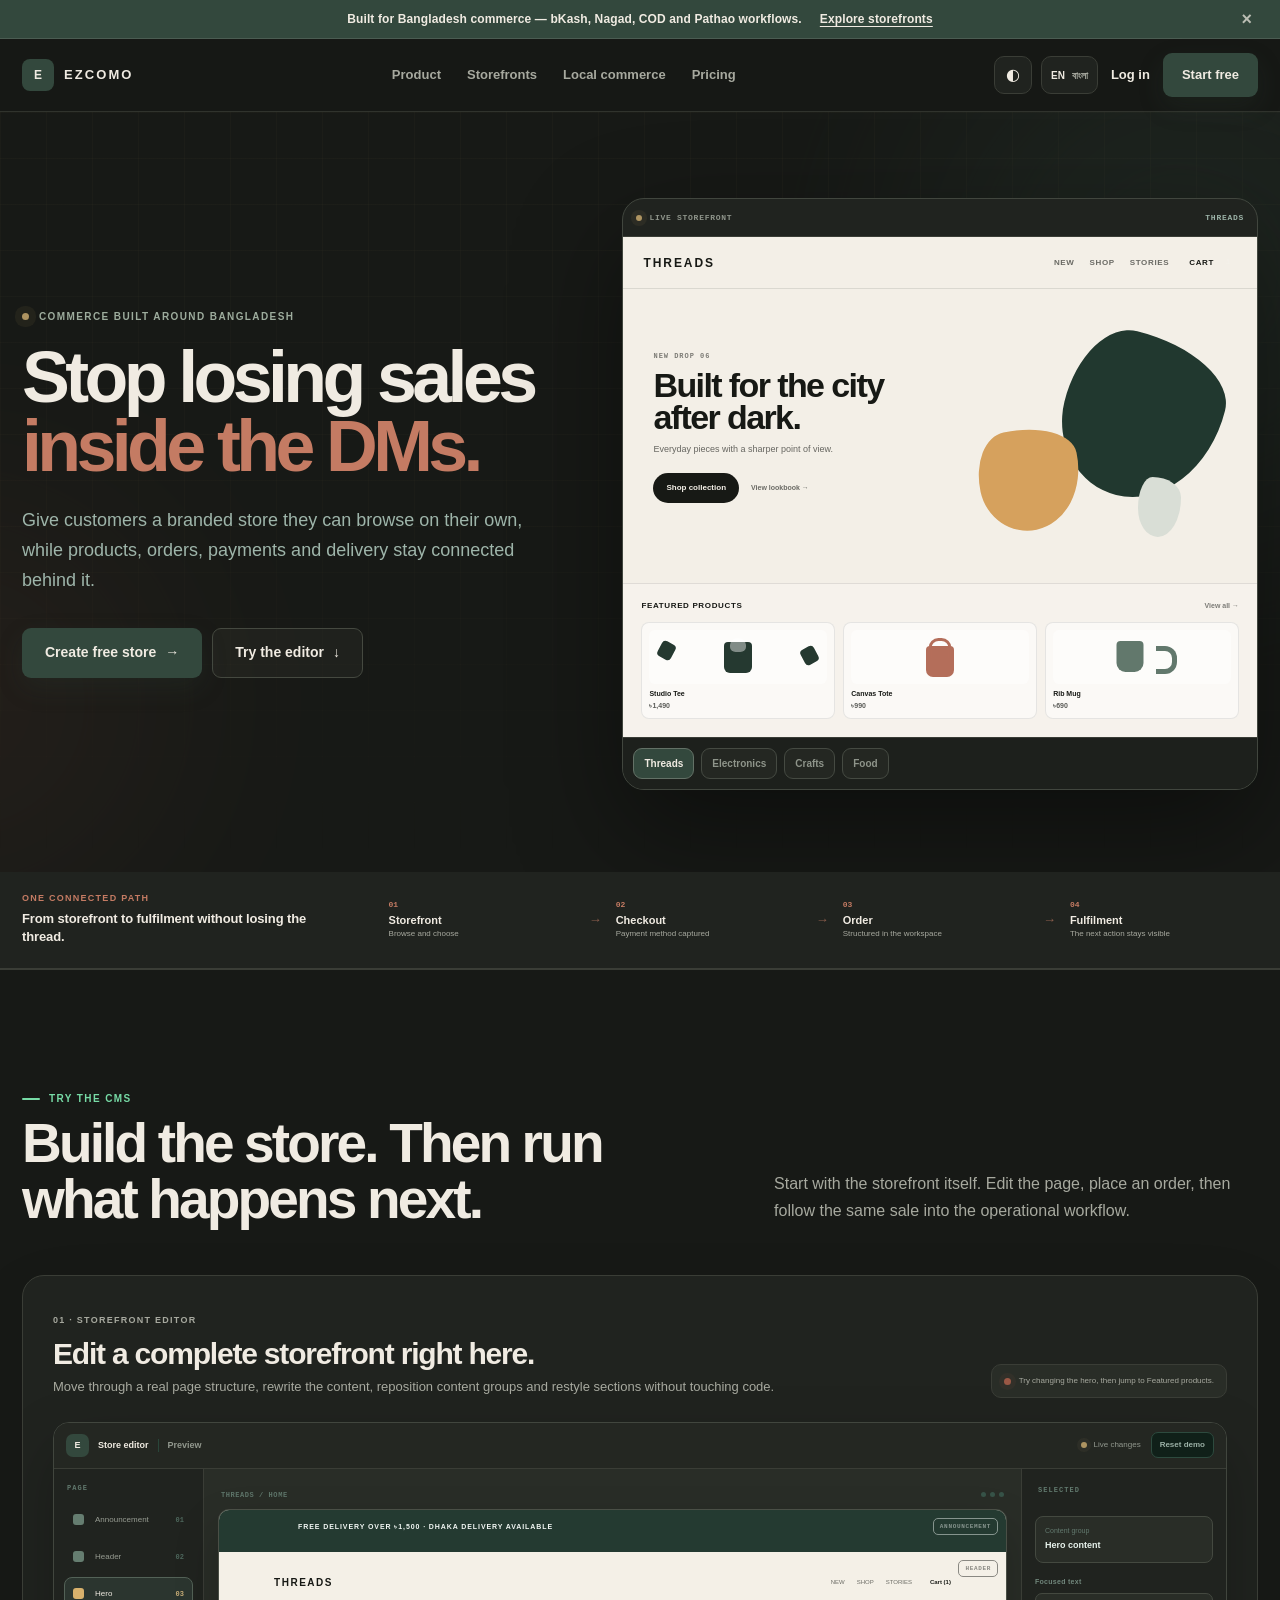
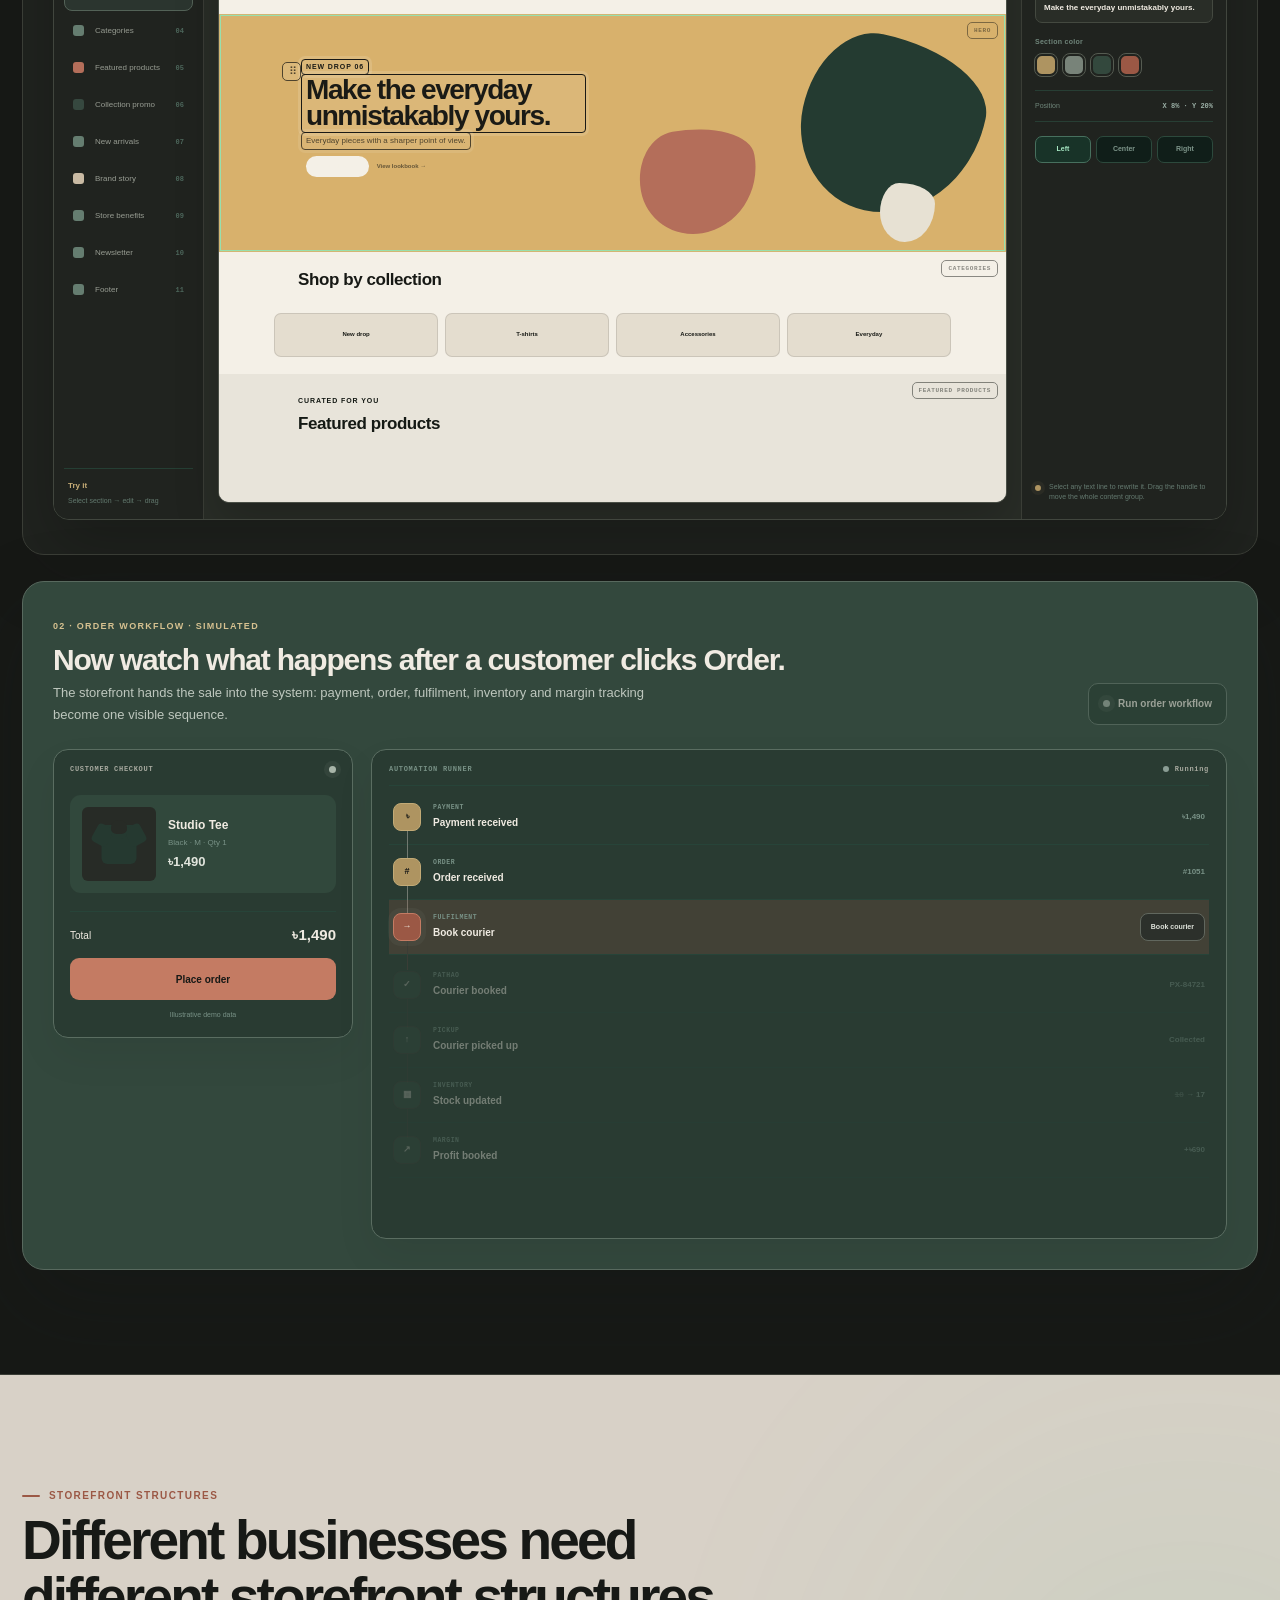
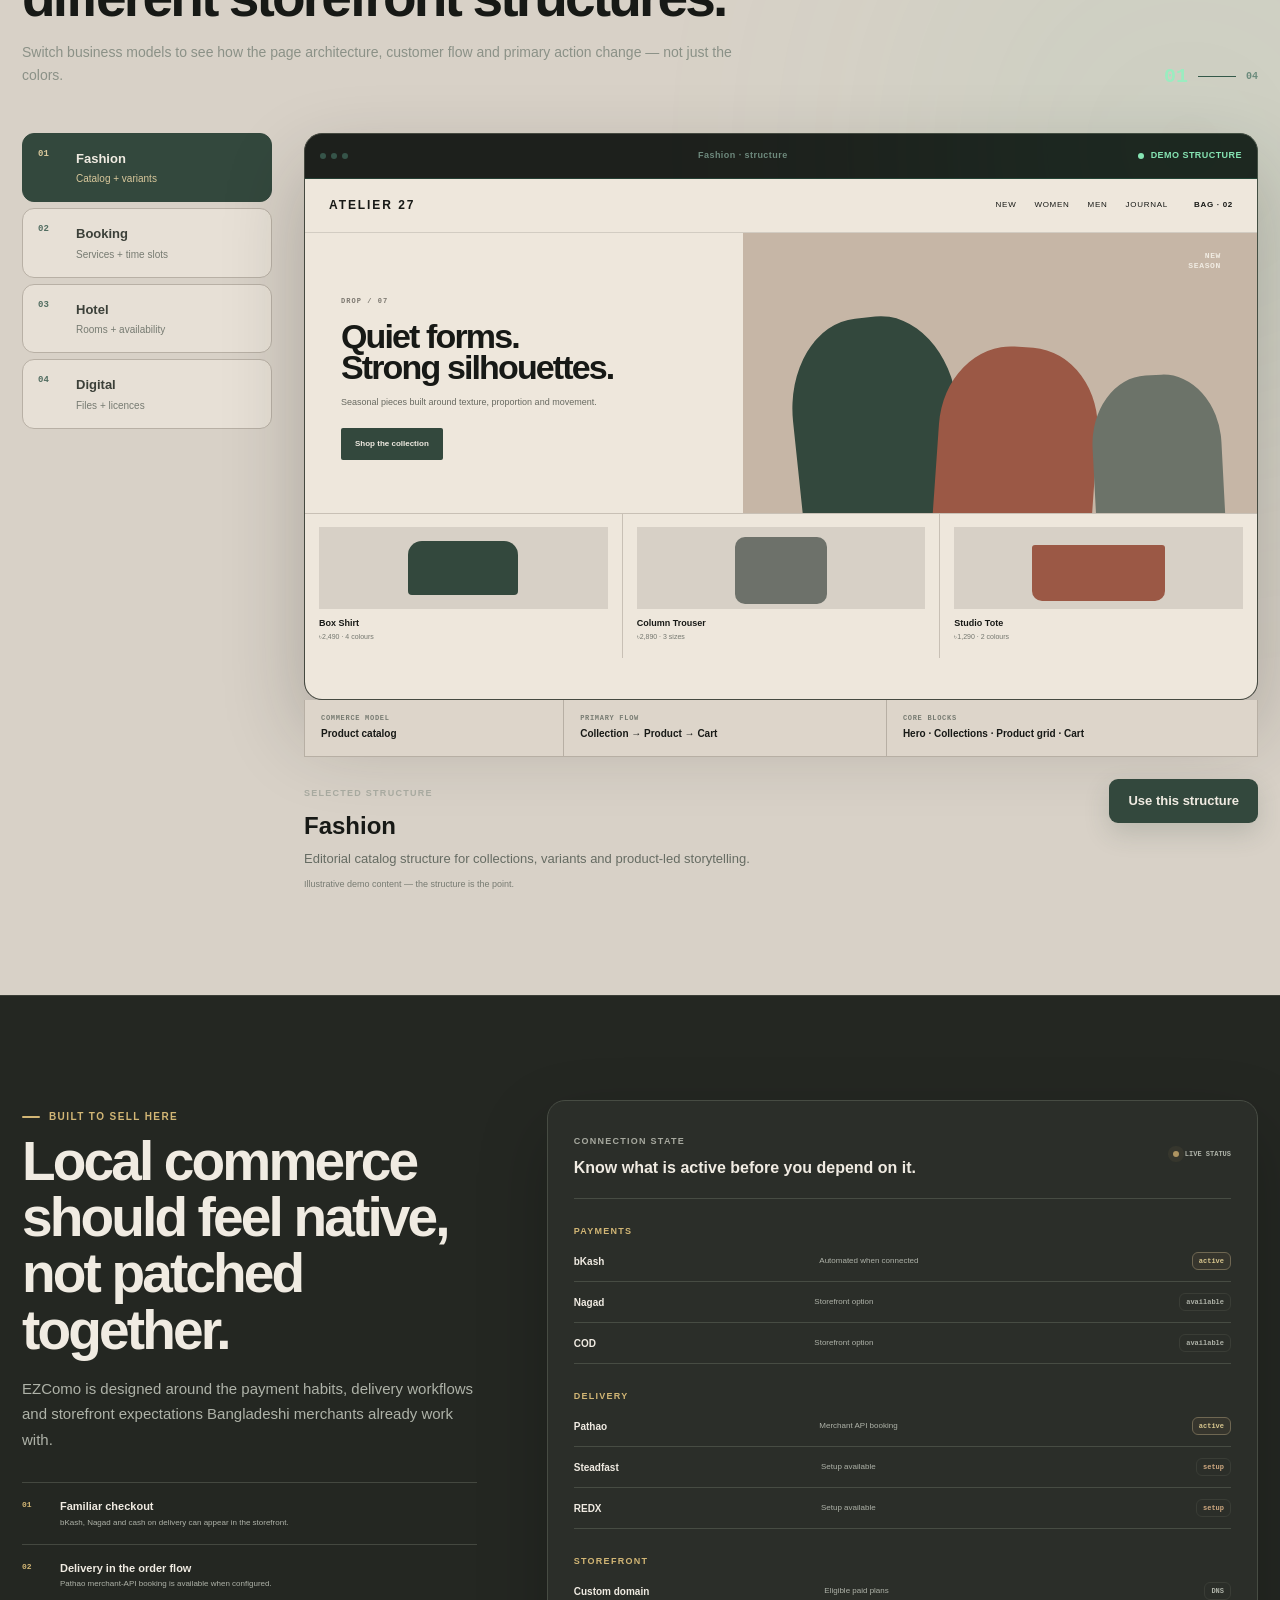
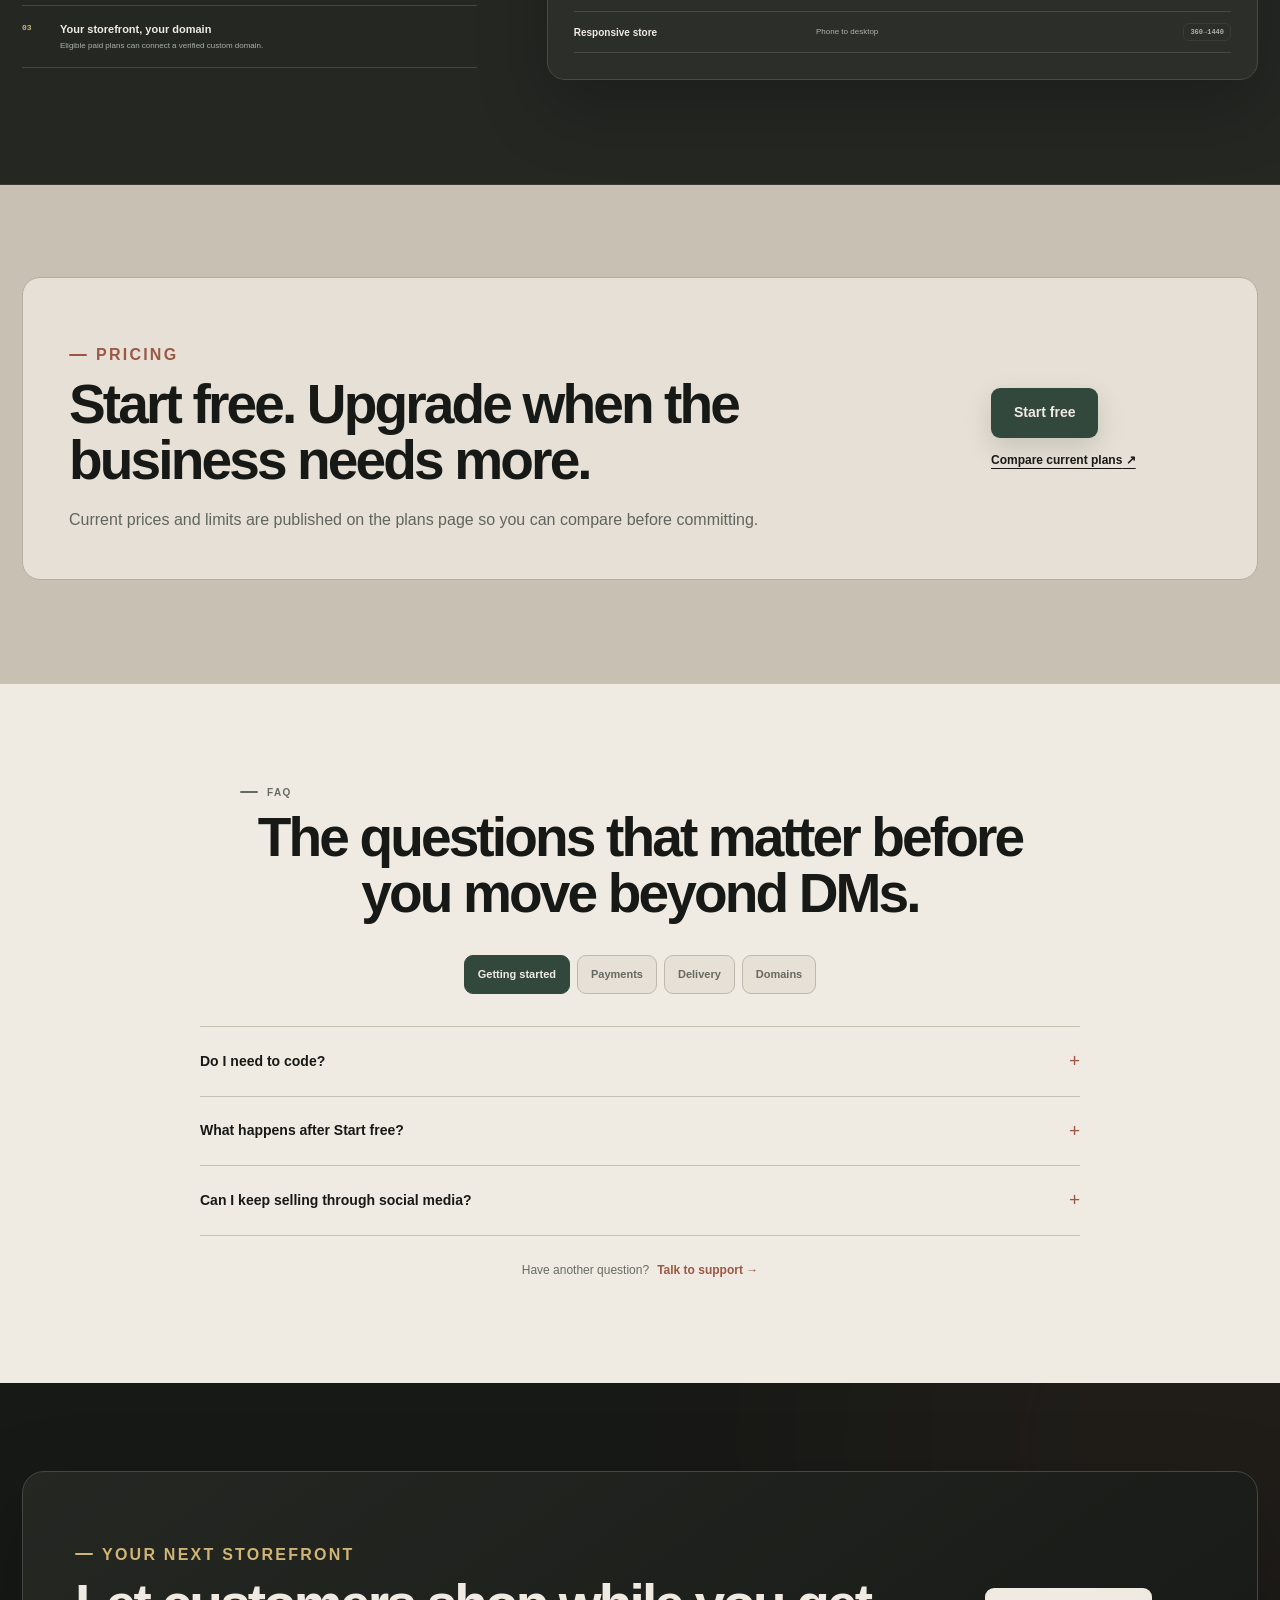
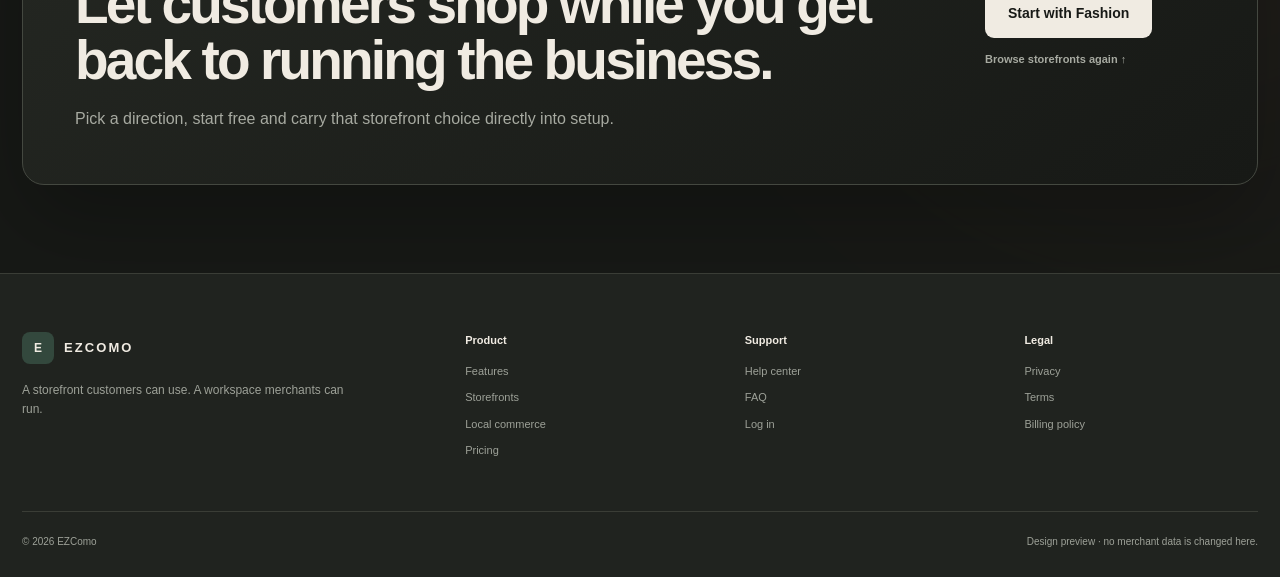
==== index.html @ 93bb5663 "Publish distinct storefront structure previews" ====
<!doctype html>
<html lang="en" data-theme="dark">
<head>
  <meta charset="utf-8">
  <meta name="viewport" content="width=device-width,initial-scale=1">
  <meta name="theme-color" content="#171916">
  <meta name="description" content="EZComo helps Bangladeshi merchants launch branded online stores and manage products, orders, payments and delivery from one workspace.">
  <link rel="icon" href="data:,">
  <title>EZComo — Build your store. Run the business behind it.</title>
  <link rel="stylesheet" href="./styles.css">
</head>
<body class="v6-mature">
<a class="skip-link" href="#main">Skip to main content</a>
<div class="announcement" id="announcement">
  <div class="shell announcement-inner">
    <span data-i18n="announcement">Built for Bangladesh commerce — bKash, Nagad, COD and Pathao workflows.</span>
    <a href="#templates" data-i18n="announcementCta">Explore storefronts</a>
    <button type="button" id="announcementClose" aria-label="Dismiss announcement">×</button>
  </div>
</div>

<header class="site-nav" id="top">
  <div class="shell nav-inner">
    <a class="brand" href="#top" aria-label="EZComo home"><span class="brand-symbol">E</span><span>EZCOMO</span></a>
    <nav class="desktop-nav" aria-label="Primary navigation">
      <a href="#features" data-i18n="navWhy">Product</a>
      <a href="#templates" data-i18n="navTemplates">Storefronts</a>
      <a href="#integrations" data-i18n="navIntegrations">Local commerce</a>
      <a href="#pricing" data-i18n="navPricing">Pricing</a>
    </nav>
    <div class="nav-actions">
      <button class="icon-control" id="themeToggle" type="button" aria-label="Switch theme">◐</button>
      <button class="lang-toggle" id="langToggle" type="button" aria-label="Switch language"><span>EN</span><span>বাংলা</span></button>
      <a class="nav-login" href="https://ezcomo.shop/login" data-i18n="login">Log in</a>
      <a class="btn btn-primary nav-cta" data-signup href="https://ezcomo.shop/signup?template=threads" data-i18n="startFree">Start free</a>
      <button class="menu-toggle" id="menuToggle" type="button" aria-label="Open navigation" aria-expanded="false"><i></i><i></i></button>
    </div>
  </div>
  <div class="mobile-nav" id="mobileNav" aria-hidden="true">
    <a href="#features" data-i18n="navWhy">Product</a><a href="#templates" data-i18n="navTemplates">Storefronts</a><a href="#integrations" data-i18n="navIntegrations">Local commerce</a><a href="#pricing" data-i18n="navPricing">Pricing</a><a href="https://ezcomo.shop/login" data-i18n="login">Log in</a>
  </div>
</header>

<main id="main">
<section class="hero" id="hero">
  <div class="ambient a1" aria-hidden="true"></div><div class="ambient a2" aria-hidden="true"></div><div class="hero-grid-lines" aria-hidden="true"></div>
  <div class="shell hero-grid">
    <div class="hero-copy reveal is-visible">
      <div class="eyebrow"><span class="status-dot"></span><span data-i18n="heroEyebrow">Commerce built around Bangladesh</span></div>
      <h1 data-i18n-html="heroTitle">Stop losing sales <em>inside the DMs.</em></h1>
      <p class="hero-lede" data-i18n="heroLede">Give customers a branded store they can browse on their own, while products, orders, payments and delivery stay connected behind it.</p>
      <div class="hero-actions">
        <a class="btn btn-primary btn-large" data-signup href="https://ezcomo.shop/signup?template=threads"><span data-i18n="createStore">Create free store</span><b>→</b></a>
        <a class="btn btn-ghost btn-large" href="#features"><span data-i18n="seeStores">Try the editor</span><b>↓</b></a>
      </div>
    </div>

    <div class="hero-stage reveal is-visible" id="heroStage">
      <div class="stage-glow" aria-hidden="true"></div>
      <div class="hero-store-shell">
        <div class="hero-store-meta"><span><i></i>LIVE STOREFRONT</span><b id="heroWindowTitle">Threads</b></div>
        <div class="hero-preview-frame" id="heroStoreVisual" data-template-visual="threads">
          <div class="storefront-ui">
            <header class="storefront-nav">
              <b id="heroStoreBrand">THREADS</b>
              <nav><span>New</span><span>Shop</span><span>Stories</span></nav>
              <div class="mini-cart">Cart <i>1</i></div>
            </header>
            <section class="storefront-hero">
              <div class="storefront-copy-box">
                <small id="heroStoreEyebrow">NEW DROP 06</small>
                <h3 id="visualHeadline">Built for the city after dark.</h3>
                <p id="heroStoreBody">Everyday pieces with a sharper point of view.</p>
                <div class="storefront-cta-row"><button type="button" id="heroStoreCta">Shop collection</button><span>View lookbook →</span></div>
              </div>
              <div class="product-sculpture" aria-hidden="true"><span></span><span></span><span></span></div>
            </section>
            <section class="storefront-featured">
              <div class="storefront-featured-head"><strong id="heroFeaturedTitle">Featured products</strong><span>View all →</span></div>
              <div class="storefront-products">
                <article><div class="flat-product flat-tee" aria-hidden="true"><i></i><b></b></div><strong id="heroProduct1Name">Studio Tee</strong><span id="heroProduct1Price">৳1,490</span></article>
                <article><div class="flat-product flat-tote" aria-hidden="true"><i></i><b></b></div><strong id="heroProduct2Name">Canvas Tote</strong><span id="heroProduct2Price">৳990</span></article>
                <article><div class="flat-product flat-mug" aria-hidden="true"><i></i><b></b></div><strong id="heroProduct3Name">Rib Mug</strong><span id="heroProduct3Price">৳690</span></article>
              </div>
            </section>
          </div>
          <div class="preview-sheen" aria-hidden="true"></div>
        </div>
        <div class="store-tabs" role="tablist" aria-label="Choose storefront preview">
          <button class="store-tab active" type="button" data-template="threads" aria-selected="true">Threads</button>
          <button class="store-tab" type="button" data-template="electronics" aria-selected="false">Electronics</button>
          <button class="store-tab" type="button" data-template="crafts" aria-selected="false">Crafts</button>
          <button class="store-tab" type="button" data-template="food" aria-selected="false">Food</button>
        </div>
      </div>
    </div>
  </div>
</section>

<section class="proof-rail" id="why">
  <div class="shell proof-rail-inner reveal">
    <div class="proof-intro">
      <span class="mini-label" data-i18n="proofLabel">ONE CONNECTED PATH</span>
      <strong data-i18n="proofIntro">From storefront to fulfilment without losing the thread.</strong>
    </div>
    <div class="proof-flow" aria-label="Connected commerce flow">
      <div class="proof-node"><b>01</b><strong data-i18n="proofStore">Storefront</strong><small data-i18n="proofStoreNote">Browse and choose</small></div>
      <i aria-hidden="true">→</i>
      <div class="proof-node"><b>02</b><strong data-i18n="proofCheckout">Checkout</strong><small data-i18n="proofCheckoutNote">Payment method captured</small></div>
      <i aria-hidden="true">→</i>
      <div class="proof-node"><b>03</b><strong data-i18n="proofOrder">Order</strong><small data-i18n="proofOrderNote">Structured in the workspace</small></div>
      <i aria-hidden="true">→</i>
      <div class="proof-node"><b>04</b><strong data-i18n="proofFulfilment">Fulfilment</strong><small data-i18n="proofFulfilmentNote">The next action stays visible</small></div>
    </div>
  </div>
</section>

<section class="section features-section cms-story-section" id="features">
  <div class="shell">
    <div class="section-heading split reveal">
      <div><p class="kicker" data-i18n="featuresKicker">Try the CMS</p><h2 data-i18n="featuresTitle">Build the store. Then run what happens next.</h2></div>
      <p data-i18n="featuresCopy">Start with the storefront itself. Edit the page, place an order, then follow the same sale into the operational workflow.</p>
    </div>

    <article class="product-story-card editor-story reveal" data-spotlight>
      <div class="story-card-head">
        <div><span class="mini-label" data-i18n="builderLabel">01 · STOREFRONT EDITOR</span><h3 data-i18n="builderTitle">Edit a complete storefront right here.</h3><p data-i18n="builderCopy">Move through a real page structure, rewrite the content, reposition content groups and restyle sections without touching code.</p></div>
        <div class="story-card-note"><i></i><span data-i18n="builderHint">Try changing the hero, then jump to Featured products.</span></div>
      </div>

      <div class="product-shot ui-shot builder-ui editor-demo" id="editorDemo">
        <div class="editor-topbar">
          <div class="editor-brand"><b>E</b><span data-i18n="editorTitle">Store editor</span><em data-i18n="editorPreview">Preview</em></div>
          <div class="editor-top-actions"><span class="editor-saved"><i></i><span data-i18n="editorLive">Live changes</span></span><button type="button" id="editorReset" data-i18n="editorReset">Reset demo</button></div>
        </div>

        <aside class="editor-palette" aria-label="Storefront blocks">
          <span class="editor-panel-label" data-i18n="editorPage">PAGE</span>
          <button type="button" class="editor-block-btn" data-editor-target="announcementBlock"><i></i><span data-i18n="editorAnnouncement">Announcement</span><b>01</b></button>
          <button type="button" class="editor-block-btn" data-editor-target="headerBlock"><i></i><span data-i18n="editorHeader">Header</span><b>02</b></button>
          <button type="button" class="editor-block-btn active" data-editor-target="heroBlock"><i></i><span data-i18n="editorHero">Hero</span><b>03</b></button>
          <button type="button" class="editor-block-btn" data-editor-target="categoriesBlock"><i></i><span data-i18n="editorCategories">Categories</span><b>04</b></button>
          <button type="button" class="editor-block-btn" data-editor-target="productsBlock"><i></i><span data-i18n="editorFeatured">Featured products</span><b>05</b></button>
          <button type="button" class="editor-block-btn" data-editor-target="promoBlock"><i></i><span data-i18n="editorPromo">Collection promo</span><b>06</b></button>
          <button type="button" class="editor-block-btn" data-editor-target="newBlock"><i></i><span data-i18n="editorNew">New arrivals</span><b>07</b></button>
          <button type="button" class="editor-block-btn" data-editor-target="storyBlock"><i></i><span data-i18n="editorStory">Brand story</span><b>08</b></button>
          <button type="button" class="editor-block-btn" data-editor-target="benefitsBlock"><i></i><span data-i18n="editorBenefits">Store benefits</span><b>09</b></button>
          <button type="button" class="editor-block-btn" data-editor-target="newsletterBlock"><i></i><span data-i18n="editorNewsletter">Newsletter</span><b>10</b></button>
          <button type="button" class="editor-block-btn" data-editor-target="footerBlock"><i></i><span data-i18n="editorFooter">Footer</span><b>11</b></button>
          <div class="editor-palette-tip"><strong data-i18n="editorTry">Try it</strong><span data-i18n="editorTryHint">Select section → edit → drag</span></div>
        </aside>

        <div class="editor-stage">
          <div class="editor-stage-head"><span>THREADS / HOME</span><div><i></i><i></i><i></i></div></div>
          <div class="editor-canvas" id="editorCanvas">
            <section class="editor-section editor-announcement-block" id="announcementBlock" data-section-name="Announcement">
              <span class="section-chip">ANNOUNCEMENT</span>
              <div class="editable-layer editor-content-group compact-group" data-editable="announcementText" style="left:7%;top:28%">
                <button class="drag-handle" type="button" aria-label="Drag announcement">⠿</button>
                <div class="editable-group-body"><span class="editable-text editable-kicker" contenteditable="plaintext-only" spellcheck="false">Free delivery over ৳1,500 · Dhaka delivery available</span></div>
              </div>
            </section>

            <section class="editor-section editor-header-block" id="headerBlock" data-section-name="Header">
              <span class="section-chip">HEADER</span>
              <div class="editor-store-header">
                <strong>THREADS</strong><nav><span>New</span><span>Shop</span><span>Stories</span></nav><span>Cart (1)</span>
              </div>
            </section>

            <section class="editor-section editor-hero-block active" id="heroBlock" data-section-name="Hero">
              <span class="section-chip">HERO</span>
              <div class="editable-layer editor-content-group selected" data-editable="heroTitle" style="left:8%;top:20%">
                <button class="drag-handle" type="button" aria-label="Drag hero content">⠿</button>
                <div class="editable-group-body">
                  <span class="editable-text editable-kicker" data-field-label="Eyebrow" contenteditable="plaintext-only" spellcheck="false">NEW DROP 06</span>
                  <span class="editable-text editable-title" data-field-label="Headline" contenteditable="plaintext-only" spellcheck="false">Make the everyday unmistakably yours.</span>
                  <span class="editable-text editable-body" data-field-label="Body" contenteditable="plaintext-only" spellcheck="false">Everyday pieces with a sharper point of view.</span>
                  <div class="editor-button-row"><span>Shop collection</span><i>View lookbook →</i></div>
                </div>
              </div>
              <div class="editor-art-shapes" aria-hidden="true"><i></i><i></i><i></i></div>
            </section>

            <section class="editor-section editor-categories-block" id="categoriesBlock" data-section-name="Categories">
              <span class="section-chip">CATEGORIES</span>
              <div class="editable-layer editor-content-group" data-editable="categoriesTitle" style="left:7%;top:12%">
                <button class="drag-handle" type="button" aria-label="Drag categories content">⠿</button>
                <div class="editable-group-body"><span class="editable-text editable-subtitle" contenteditable="plaintext-only" spellcheck="false">Shop by collection</span></div>
              </div>
              <div class="editor-category-row"><span>New drop</span><span>T-shirts</span><span>Accessories</span><span>Everyday</span></div>
            </section>

            <section class="editor-section editor-products-block" id="productsBlock" data-section-name="Featured products">
              <span class="section-chip">FEATURED PRODUCTS</span>
              <div class="editable-layer editor-content-group" data-editable="productsTitle" style="left:7%;top:8%">
                <button class="drag-handle" type="button" aria-label="Drag featured heading">⠿</button>
                <div class="editable-group-body">
                  <span class="editable-text editable-kicker" contenteditable="plaintext-only" spellcheck="false">CURATED FOR YOU</span>
                  <span class="editable-text editable-subtitle" contenteditable="plaintext-only" spellcheck="false">Featured products</span>
                </div>
              </div>
              <div class="editor-product-row editor-product-row-four" aria-label="Example featured products">
                <article class="editor-product-card"><div class="flat-product flat-tee" aria-hidden="true"><i></i><b></b></div><div><strong>Studio Tee</strong><span>৳1,490</span><small>18 in stock</small></div></article>
                <article class="editor-product-card"><div class="flat-product flat-tote" aria-hidden="true"><i></i><b></b></div><div><strong>Canvas Tote</strong><span>৳990</span><small>12 in stock</small></div></article>
                <article class="editor-product-card"><div class="flat-product flat-mug" aria-hidden="true"><i></i><b></b></div><div><strong>Rib Mug</strong><span>৳690</span><small>26 in stock</small></div></article>
                <article class="editor-product-card"><div class="flat-product flat-cap" aria-hidden="true"><i></i><b></b></div><div><strong>Field Cap</strong><span>৳790</span><small>9 in stock</small></div></article>
              </div>
            </section>

            <section class="editor-section editor-promo-block" id="promoBlock" data-section-name="Collection promo">
              <span class="section-chip">COLLECTION PROMO</span>
              <div class="editable-layer editor-content-group" data-editable="promoTitle" style="left:8%;top:20%">
                <button class="drag-handle" type="button" aria-label="Drag promo content">⠿</button>
                <div class="editable-group-body">
                  <span class="editable-text editable-kicker" contenteditable="plaintext-only" spellcheck="false">WEEKEND EDIT</span>
                  <span class="editable-text editable-promo" contenteditable="plaintext-only" spellcheck="false">Three pieces. One easy uniform.</span>
                  <div class="editor-button-row"><span>Explore edit</span></div>
                </div>
              </div>
              <div class="promo-illustration" aria-hidden="true"><i></i><i></i><i></i></div>
            </section>

            <section class="editor-section editor-new-block" id="newBlock" data-section-name="New arrivals">
              <span class="section-chip">NEW ARRIVALS</span>
              <div class="editable-layer editor-content-group" data-editable="newTitle" style="left:7%;top:7%">
                <button class="drag-handle" type="button" aria-label="Drag new arrivals heading">⠿</button>
                <div class="editable-group-body"><span class="editable-text editable-subtitle" contenteditable="plaintext-only" spellcheck="false">New this week</span></div>
              </div>
              <div class="editor-new-grid"><article><div class="flat-product flat-tee"><i></i><b></b></div><strong>Box Tee</strong><span>৳1,290</span></article><article><div class="flat-product flat-tote"><i></i><b></b></div><strong>Day Tote</strong><span>৳890</span></article><article><div class="flat-product flat-cap"><i></i><b></b></div><strong>Soft Cap</strong><span>৳690</span></article><article><div class="flat-product flat-mug"><i></i><b></b></div><strong>Rib Mug</strong><span>৳690</span></article></div>
            </section>

            <section class="editor-section editor-story-block" id="storyBlock" data-section-name="Brand story">
              <span class="section-chip">BRAND STORY</span>
              <div class="story-flat-art" aria-hidden="true"><i></i><i></i></div>
              <div class="editable-layer editor-content-group" data-editable="storyTitle" style="left:51%;top:20%">
                <button class="drag-handle" type="button" aria-label="Drag brand story">⠿</button>
                <div class="editable-group-body">
                  <span class="editable-text editable-kicker" contenteditable="plaintext-only" spellcheck="false">OUR POINT OF VIEW</span>
                  <span class="editable-text editable-subtitle" contenteditable="plaintext-only" spellcheck="false">Fewer things. Better chosen.</span>
                  <span class="editable-text editable-body" contenteditable="plaintext-only" spellcheck="false">Designed for repeat wear, easy combinations and real everyday use.</span>
                </div>
              </div>
            </section>

            <section class="editor-section editor-benefits-block" id="benefitsBlock" data-section-name="Store benefits">
              <span class="section-chip">STORE BENEFITS</span>
              <div class="benefits-row"><span><b>৳</b><i>bKash & Nagad</i></span><span><b>→</b><i>Delivery options</i></span><span><b>↺</b><i>Easy support</i></span></div>
            </section>

            <section class="editor-section editor-newsletter-block" id="newsletterBlock" data-section-name="Newsletter">
              <span class="section-chip">NEWSLETTER</span>
              <div class="editable-layer editor-content-group" data-editable="newsletterTitle" style="left:8%;top:18%">
                <button class="drag-handle" type="button" aria-label="Drag newsletter content">⠿</button>
                <div class="editable-group-body">
                  <span class="editable-text editable-subtitle" contenteditable="plaintext-only" spellcheck="false">Get the next drop first.</span>
                  <span class="editable-text editable-body" contenteditable="plaintext-only" spellcheck="false">New products, limited edits and occasional offers.</span>
                  <div class="newsletter-field"><span>Your email</span><b>Join</b></div>
                </div>
              </div>
            </section>

            <section class="editor-section editor-footer-block" id="footerBlock" data-section-name="Footer">
              <span class="section-chip">FOOTER</span>
              <div class="editor-footer-content"><strong>THREADS</strong><div><span>Shop</span><span>Delivery</span><span>Contact</span></div><small>© 2026 Threads</small></div>
            </section>
          </div>
        </div>

        <aside class="editor-inspector">
          <span class="editor-panel-label" data-i18n="editorSelected">SELECTED</span>
          <div class="inspector-name"><small data-i18n="editorContentGroup">Content group</small><strong id="inspectorLayerName">Hero content</strong></div>
          <label><span data-i18n="editorText">Focused text</span><input id="editorTextInput" type="text" value="Make the everyday unmistakably yours."></label>
          <label><span data-i18n="editorColor">Section color</span><div class="editor-swatches" id="editorSwatches"><button type="button" data-color="#ae9461" style="--swatch:#ae9461" aria-label="Muted brass"></button><button type="button" data-color="#788379" style="--swatch:#788379" aria-label="Faded sage"></button><button type="button" data-color="#33483d" style="--swatch:#33483d" aria-label="Forest moss"></button><button type="button" data-color="#9b5845" style="--swatch:#9b5845" aria-label="Oxidized clay"></button></div></label>
          <div class="editor-position-readout"><span data-i18n="editorPosition">Position</span><strong id="positionReadout">X 8% · Y 20%</strong></div>
          <div class="inspector-options"><button type="button" data-align="left" class="active">Left</button><button type="button" data-align="center">Center</button><button type="button" data-align="right">Right</button></div>
          <div class="editor-help"><i></i><span data-i18n="editorHelp">Select any text line to rewrite it. Drag the handle to move the whole content group.</span></div>
        </aside>
      </div>
    </article>

    <article class="product-story-card workflow-story reveal" id="orderWorkflowCard" data-spotlight>
      <div class="workflow-head">
        <div><span class="mini-label" data-i18n="workflowLabel">02 · ORDER WORKFLOW · SIMULATED</span><h3 data-i18n="workflowTitle">Now watch what happens after a customer clicks Order.</h3><p data-i18n="workflowCopy">The storefront hands the sale into the system: payment, order, fulfilment, inventory and margin tracking become one visible sequence.</p></div>
        <button type="button" class="workflow-run" id="workflowRun"><span class="run-dot"></span><span data-i18n="workflowRun">Run order workflow</span></button>
      </div>
      <div class="workflow-demo" id="workflowDemo">
        <div class="workflow-checkout">
          <div class="checkout-top"><span>CUSTOMER CHECKOUT</span><i></i></div>
          <div class="checkout-product"><div class="flat-product flat-tee workflow-product" aria-hidden="true"><i></i><b></b></div><div><strong>Studio Tee</strong><small>Black · M · Qty 1</small><span>৳1,490</span></div></div>
          <div class="checkout-total"><span>Total</span><strong>৳1,490</strong></div>
          <button type="button" class="place-order-btn" id="placeOrderDemo"><span data-i18n="placeOrder">Place order</span><i class="auto-cursor">↖</i></button>
          <small class="workflow-disclaimer" data-i18n="workflowDisclaimer">Illustrative demo data</small>
        </div>
        <div class="workflow-runner">
          <div class="runner-top"><span data-i18n="automationRunner">AUTOMATION RUNNER</span><div><i></i><b id="workflowStatus">Waiting</b></div></div>
          <div class="workflow-steps">
            <div class="workflow-step" data-step="payment"><span class="step-icon">৳</span><div><small data-i18n="stepPayment">PAYMENT</small><strong data-i18n="stepPaymentTitle">Payment received</strong></div><em>৳1,490</em></div>
            <div class="workflow-step" data-step="order"><span class="step-icon">#</span><div><small data-i18n="stepOrder">ORDER</small><strong data-i18n="stepOrderTitle">Order received</strong></div><em>#1051</em></div>
            <div class="workflow-step workflow-action-step" data-step="courier"><span class="step-icon">→</span><div><small data-i18n="stepCourier">FULFILMENT</small><strong data-i18n="stepCourierTitle">Book courier</strong></div><button type="button" class="courier-action" id="courierAction"><span data-i18n="bookCourier">Book courier</span><i class="action-cursor">↖</i></button></div>
            <div class="workflow-step" data-step="booked"><span class="step-icon">✓</span><div><small>PATHAO</small><strong data-i18n="stepBookedTitle">Courier booked</strong></div><em>PX-84721</em></div>
            <div class="workflow-step" data-step="pickup"><span class="step-icon">↑</span><div><small data-i18n="stepPickup">PICKUP</small><strong data-i18n="stepPickupTitle">Courier picked up</strong></div><em data-i18n="collected">Collected</em></div>
            <div class="workflow-step" data-step="inventory"><span class="step-icon">▦</span><div><small data-i18n="stepInventory">INVENTORY</small><strong data-i18n="stepInventoryTitle">Stock updated</strong></div><em><s>18</s> → 17</em></div>
            <div class="workflow-step" data-step="profit"><span class="step-icon">↗</span><div><small data-i18n="stepProfit">MARGIN</small><strong data-i18n="stepProfitTitle">Profit booked</strong></div><em>+৳690</em></div>
          </div>
          <div class="workflow-result" id="workflowResult"><span class="pulse-dot"></span><strong data-i18n="workflowResult">Order complete — every next action is visible.</strong><small data-i18n="workflowResultNote">Example margin assumes merchant cost data is configured.</small></div>
        </div>
      </div>
    </article>

  </div>
</section>

<section class="section templates-section" id="templates">
  <div class="shell">
    <div class="template-heading reveal">
      <div>
        <p class="kicker" data-i18n="templatesKicker">Storefront structures</p>
        <h2 data-i18n="templatesTitle">Different businesses need different storefront structures.</h2>
        <p class="template-lede" data-i18n="templatesCopy">Switch business models to see how the page architecture, customer flow and primary action change — not just the colors.</p>
      </div>
      <div class="template-count"><span id="templateCount">01</span><i></i><span>04</span></div>
    </div>

    <div class="template-showcase reveal">
      <div class="template-nav" role="tablist" aria-label="Storefront structure previews">
        <button type="button" class="template-option active" data-template-full="fashion" aria-selected="true"><span>01</span><div><b>Fashion</b><small data-i18n="fashionDesc">Catalog + variants</small></div></button>
        <button type="button" class="template-option" data-template-full="booking" aria-selected="false"><span>02</span><div><b>Booking</b><small data-i18n="bookingDesc">Services + time slots</small></div></button>
        <button type="button" class="template-option" data-template-full="hotel" aria-selected="false"><span>03</span><div><b>Hotel</b><small data-i18n="hotelDesc">Rooms + availability</small></div></button>
        <button type="button" class="template-option" data-template-full="digital" aria-selected="false"><span>04</span><div><b>Digital</b><small data-i18n="digitalDesc">Files + licences</small></div></button>
      </div>

      <div class="template-canvas">
        <div class="template-browser">
          <div class="window-top">
            <div class="window-lights"><i></i><i></i><i></i></div>
            <span id="templateLabel">Fashion · structure</span>
            <span class="window-state"><i></i> DEMO STRUCTURE</span>
          </div>

          <div class="direction-stage" id="templateVisual">
            <div class="direction-preview direction-fashion active" data-direction-panel="fashion">
              <div class="direction-nav"><b>ATELIER 27</b><div><span>New</span><span>Women</span><span>Men</span><span>Journal</span></div><em>Bag · 02</em></div>
              <div class="fashion-hero">
                <div class="fashion-copy"><small>DROP / 07</small><h3>Quiet forms.<br>Strong silhouettes.</h3><p>Seasonal pieces built around texture, proportion and movement.</p><button type="button">Shop the collection</button></div>
                <div class="fashion-art"><i></i><i></i><i></i><b>NEW<br>SEASON</b></div>
              </div>
              <div class="fashion-products">
                <article><div class="fashion-product-art fp-one"></div><b>Box Shirt</b><span>৳2,490 · 4 colours</span></article>
                <article><div class="fashion-product-art fp-two"></div><b>Column Trouser</b><span>৳2,890 · 3 sizes</span></article>
                <article><div class="fashion-product-art fp-three"></div><b>Studio Tote</b><span>৳1,290 · 2 colours</span></article>
              </div>
            </div>

            <div class="direction-preview direction-booking" data-direction-panel="booking">
              <div class="direction-nav booking-nav"><b>STUDIO NO.7</b><div><span>Services</span><span>Team</span><span>Journal</span></div><em>My booking</em></div>
              <div class="booking-layout">
                <div class="booking-intro">
                  <small>APPOINTMENTS / DHAKA</small><h3>Choose the service.<br>We’ll find the time.</h3>
                  <div class="service-list"><button class="active" type="button"><b>Cut + style</b><span>60 min · ৳1,200</span></button><button type="button"><b>Colour session</b><span>120 min · from ৳2,800</span></button><button type="button"><b>Consultation</b><span>30 min · ৳500</span></button></div>
                </div>
                <div class="booking-card">
                  <div class="booking-card-head"><span><small>SELECTED SERVICE</small><b>Cut + style</b></span><em>60 min</em></div>
                  <div class="booking-month"><button type="button">‹</button><b>September 2026</b><button type="button">›</button></div>
                  <div class="booking-days"><span>M</span><span>T</span><span>W</span><span>T</span><span>F</span><span>S</span><span>S</span><i></i><i></i><i>23</i><i class="chosen">24</i><i>25</i><i>26</i><i>27</i></div>
                  <small class="slot-label">AVAILABLE TIMES</small>
                  <div class="booking-slots"><button type="button">10:30</button><button class="active" type="button">12:00</button><button type="button">15:30</button></div>
                  <button type="button" class="booking-cta">Continue booking · ৳1,200</button>
                </div>
              </div>
            </div>

            <div class="direction-preview direction-hotel" data-direction-panel="hotel">
              <div class="direction-nav hotel-nav"><b>NORTH HOUSE</b><div><span>Stay</span><span>Dining</span><span>Explore</span><span>About</span></div><em>Dhaka · BD</em></div>
              <div class="hotel-hero">
                <div><small>STAY / REST / RESET</small><h3>A quieter place<br>inside the city.</h3><p>Thoughtful rooms, slow mornings and everything you need within reach.</p></div>
                <div class="hotel-mark"><i></i><span>NORTH<br>HOUSE</span></div>
              </div>
              <div class="hotel-search">
                <label><span>CHECK IN</span><b>24 Sep</b></label><label><span>CHECK OUT</span><b>26 Sep</b></label><label><span>GUESTS</span><b>2 adults</b></label><button type="button">Check rooms</button>
              </div>
              <div class="hotel-rooms">
                <article><div class="room-art room-one"><i></i><i></i></div><div><small>01 / KING</small><b>Garden King</b><span>Breakfast · Wi-Fi · 2 guests</span><strong>৳8,900 <em>/ night</em></strong></div></article>
                <article><div class="room-art room-two"><i></i><i></i></div><div><small>02 / SUITE</small><b>Corner Suite</b><span>Lounge · Tub · 3 guests</span><strong>৳12,500 <em>/ night</em></strong></div></article>
              </div>
            </div>

            <div class="direction-preview direction-digital" data-direction-panel="digital">
              <div class="direction-nav digital-nav"><b>FIELD NOTES</b><div><span>Library</span><span>Bundles</span><span>Licence</span></div><em>Account</em></div>
              <div class="digital-hero">
                <div><small>CREATOR TOOLKIT / VOL. 04</small><h3>Useful files.<br>Ready when you are.</h3><p>A focused library of editable assets, templates and working files.</p><div class="digital-actions"><button type="button">Get the bundle · ৳1,990</button><span>Commercial licence included</span></div></div>
                <div class="digital-stack"><i>PSD</i><i>AI</i><i>PDF</i><b>42<br><small>FILES</small></b></div>
              </div>
              <div class="digital-library">
                <article><span>01</span><div><b>Brand presentation kit</b><small>12 files · AI / PDF</small></div><em>Preview →</em></article>
                <article><span>02</span><div><b>Social launch pack</b><small>18 files · PSD / PNG</small></div><em>Preview →</em></article>
                <article><span>03</span><div><b>Packaging mockup set</b><small>12 files · PSD</small></div><em>Preview →</em></article>
              </div>
            </div>
          </div>
        </div>

        <div class="direction-data" aria-label="Selected storefront structure data">
          <div><span>COMMERCE MODEL</span><strong id="directionModel">Product catalog</strong></div>
          <div><span>PRIMARY FLOW</span><strong id="directionFlow">Collection → Product → Cart</strong></div>
          <div><span>CORE BLOCKS</span><strong id="directionBlocks">Hero · Collections · Product grid · Cart</strong></div>
        </div>

        <div class="template-footer">
          <div><span class="mini-label" data-i18n="selectedDirection">SELECTED STRUCTURE</span><h3 id="templateTitle">Fashion</h3><p id="templateDescription">Editorial catalog structure for collections, variants and product-led storytelling.</p><small class="direction-note" data-i18n="directionNote">Illustrative demo content — the structure is the point.</small></div>
          <div><a class="btn btn-primary" data-signup id="templateSignup" href="https://ezcomo.shop/signup?template=fashion" data-i18n="useTemplate">Use this structure</a></div>
        </div>
      </div>
    </div>
  </div>
</section>

<section class="section local-proof-section" id="integrations">
  <div class="shell local-proof-layout">
    <div class="local-proof-copy reveal">
      <p class="kicker" data-i18n="localKicker">Built to sell here</p>
      <h2 data-i18n="localTitle">Local commerce should feel native, not patched together.</h2>
      <p data-i18n="localCopy">EZComo is designed around the payment habits, delivery workflows and storefront expectations Bangladeshi merchants already work with.</p>
      <div class="local-principles">
        <div><span>01</span><b data-i18n="localPayTitle">Familiar checkout</b><small data-i18n="localPayCopy">bKash, Nagad and cash on delivery can appear in the storefront.</small></div>
        <div><span>02</span><b data-i18n="localDeliveryTitle">Delivery in the order flow</b><small data-i18n="localDeliveryCopy">Pathao merchant-API booking is available when configured.</small></div>
        <div><span>03</span><b data-i18n="localBrandTitle">Your storefront, your domain</b><small data-i18n="localBrandCopy">Eligible paid plans can connect a verified custom domain.</small></div>
      </div>
    </div>
    <div class="local-connection-board reveal">
      <div class="connection-head"><div><span class="mini-label" data-i18n="connectionState">CONNECTION STATE</span><strong data-i18n="connectionTitle">Know what is active before you depend on it.</strong></div><span class="connection-live"><i></i>LIVE STATUS</span></div>
      <div class="connection-group">
        <span class="mini-label" data-i18n="payments">PAYMENTS</span>
        <div class="connection-row active"><b>bKash</b><span data-i18n="autoConnected">Automated when connected</span><em data-i18n="active">active</em></div>
        <div class="connection-row"><b>Nagad</b><span data-i18n="storeOption">Storefront option</span><em data-i18n="available">available</em></div>
        <div class="connection-row"><b>COD</b><span data-i18n="storeOption">Storefront option</span><em data-i18n="available">available</em></div>
      </div>
      <div class="connection-group">
        <span class="mini-label" data-i18n="delivery">DELIVERY</span>
        <div class="connection-row active"><b>Pathao</b><span data-i18n="merchantApi">Merchant API booking</span><em data-i18n="active">active</em></div>
        <div class="connection-row setup"><b>Steadfast</b><span data-i18n="setupAvailable">Setup available</span><em data-i18n="setup">setup</em></div>
        <div class="connection-row setup"><b>REDX</b><span data-i18n="setupAvailable">Setup available</span><em data-i18n="setup">setup</em></div>
      </div>
      <div class="connection-group compact">
        <span class="mini-label" data-i18n="storefront">STOREFRONT</span>
        <div class="connection-row"><b data-i18n="customDomain">Custom domain</b><span data-i18n="eligiblePlans">Eligible paid plans</span><em>DNS</em></div>
        <div class="connection-row"><b data-i18n="responsiveStore">Responsive store</b><span data-i18n="allScreens">Phone to desktop</span><em>360→1440</em></div>
      </div>
    </div>
  </div>
</section>

<section class="section pricing-section" id="pricing">
  <div class="shell pricing-panel reveal">
    <div><p class="kicker" data-i18n="pricingKicker">Pricing</p><h2 data-i18n="pricingTitle">Start free. Upgrade when the business needs more.</h2><p data-i18n="pricingCopy">Current prices and limits are published on the plans page so you can compare before committing.</p></div>
    <div class="pricing-actions"><a class="btn btn-primary btn-large" data-signup href="https://ezcomo.shop/signup?template=threads" data-i18n="startFree">Start free</a><a class="text-link" href="https://ezcomo.shop/plans"><span data-i18n="comparePlans">Compare current plans</span> ↗</a></div>
  </div>
</section>

<section class="section faq-section" id="faq">
  <div class="shell">
    <div class="section-heading centered reveal"><p class="kicker">FAQ</p><h2 data-i18n="faqTitle">The questions that matter before you move beyond DMs.</h2></div>
    <div class="faq-categories reveal" role="tablist" aria-label="FAQ categories"><button class="faq-tab active" type="button" data-faq="start" data-i18n="faqStart">Getting started</button><button class="faq-tab" type="button" data-faq="payments" data-i18n="faqPayments">Payments</button><button class="faq-tab" type="button" data-faq="delivery" data-i18n="faqDelivery">Delivery</button><button class="faq-tab" type="button" data-faq="domains" data-i18n="faqDomains">Domains</button></div>
    <div class="faq-list reveal" id="faqList"></div>
    <div class="faq-help reveal"><span data-i18n="anotherQuestion">Have another question?</span><a href="https://ezcomo.shop/support"><span data-i18n="talkSupport">Talk to support</span> →</a></div>
  </div>
</section>

<section class="closing-section" id="closing">
  <div class="closing-ambient" aria-hidden="true"></div>
  <div class="shell closing-panel reveal">
    <div><p class="kicker" data-i18n="closingKicker">Your next storefront</p><h2 data-i18n="closingTitle">Let customers shop while you get back to running the business.</h2><p data-i18n="closingCopy">Pick a direction, start free and carry that storefront choice directly into setup.</p></div>
    <div class="closing-actions"><a class="btn btn-light btn-large" data-signup id="closingSignup" href="https://ezcomo.shop/signup?template=threads">Start with Threads</a><a href="#templates" class="closing-link"><span data-i18n="browseAgain">Browse storefronts again</span> ↑</a></div>
  </div>
</section>
</main>

<footer class="footer">
  <div class="shell footer-grid">
    <div class="footer-brand"><a class="brand" href="#top"><span class="brand-symbol">E</span><span>EZCOMO</span></a><p data-i18n="footerTag">A storefront customers can use. A workspace merchants can run.</p></div>
    <div><b data-i18n="product">Product</b><a href="#features" data-i18n="navFeatures">Features</a><a href="#templates" data-i18n="navTemplates">Templates</a><a href="#integrations" data-i18n="navIntegrations">Integrations</a><a href="#pricing" data-i18n="navPricing">Pricing</a></div>
    <div><b data-i18n="support">Support</b><a href="https://ezcomo.shop/support" data-i18n="helpCenter">Help center</a><a href="#faq">FAQ</a><a href="https://ezcomo.shop/login" data-i18n="login">Log in</a></div>
    <div><b data-i18n="legal">Legal</b><a href="https://ezcomo.shop/privacy" data-i18n="privacy">Privacy</a><a href="https://ezcomo.shop/terms" data-i18n="terms">Terms</a><a href="https://ezcomo.shop/billing-policy" data-i18n="billing">Billing policy</a></div>
  </div>
  <div class="shell footer-bottom"><span>© 2026 EZComo</span><span data-i18n="previewLabel">Design preview · no merchant data is changed here.</span></div>
</footer>

<div class="sticky-cta" id="stickyCta" aria-hidden="true"><div class="shell sticky-inner"><div><span class="status-dot"></span><b data-i18n="stickyText">Ready to give customers somewhere better than the DM inbox?</b></div><div><a class="btn btn-primary" data-signup href="https://ezcomo.shop/signup?template=threads" data-i18n="startFree">Start free</a><button id="stickyClose" type="button" aria-label="Dismiss">×</button></div></div></div>
<script src="./app.js" defer></script>
</body>
</html>
---- styles.css ----
:root{
  --bg:#f4f5f1;--surface:#ffffff;--surface-2:#eef2ee;--ink:#0d1814;--muted:#5f6c66;--line:#dce3de;
  --dark:#07110e;--dark-2:#0c1914;--dark-3:#10221b;--light:#eff8f3;--accent:#8ee8b9;--accent-strong:#0b7a55;--accent-deep:#07563e;
  --danger:#d76a62;--amber:#d4a64f;--blue:#6fa5df;--shadow:0 30px 80px rgba(9,28,20,.13);--radius:18px;--max:1240px;
}
html[data-theme="dark"]{--bg:#08120f;--surface:#0e1b17;--surface-2:#11231d;--ink:#eef6f1;--muted:#91a59b;--line:#223a31;--accent-strong:#8ee8b9;--accent-deep:#c5f8dc}
*{box-sizing:border-box}
html{scroll-behavior:smooth}
body{margin:0;background:var(--bg);color:var(--ink);font-family:"Segoe UI Variable",Aptos,"Helvetica Neue",Arial,sans-serif;line-height:1.5;-webkit-font-smoothing:antialiased;overflow-x:hidden}
body.bn{font-family:"Noto Sans Bengali","Hind Siliguri","Segoe UI",sans-serif;line-height:1.75}
img{display:block;max-width:100%}
a{color:inherit;text-decoration:none}
button,input{font:inherit}
button,a{touch-action:manipulation}
button{color:inherit}
::selection{background:rgba(142,232,185,.28)}
.shell{width:min(var(--max),calc(100% - 44px));margin-inline:auto}
.skip-link{position:fixed;left:18px;top:-60px;z-index:200;background:#fff;color:#111;padding:10px 14px;border-radius:8px;font-weight:800}.skip-link:focus{top:14px}
.announcement{background:linear-gradient(90deg,#0a6e4d,#13845d,#0a6e4d);background-size:200% 100%;color:#effff7;animation:gradientShift 10s linear infinite}
.announcement-inner{min-height:38px;display:flex;align-items:center;justify-content:center;gap:18px;position:relative;text-align:center;font-size:12px;font-weight:650;letter-spacing:.01em}
.announcement a{font-weight:850;text-decoration:underline;text-underline-offset:3px}.announcement button{position:absolute;right:0;border:0;background:none;color:#d8f7e7;font-size:18px;cursor:pointer}.announcement.hide{display:none}
.site-nav{position:sticky;top:0;z-index:80;background:color-mix(in srgb,var(--bg) 86%,transparent);backdrop-filter:blur(18px);border-bottom:1px solid color-mix(in srgb,var(--line) 72%,transparent)}
.nav-inner{height:72px;display:flex;align-items:center;justify-content:space-between;gap:24px}
.brand{display:inline-flex;align-items:center;gap:10px;font-size:13px;font-weight:900;letter-spacing:.16em}
.brand-symbol{width:32px;height:32px;border-radius:10px;display:grid;place-items:center;background:var(--ink);color:var(--bg);font-size:12px;letter-spacing:0}
.desktop-nav{display:flex;align-items:center;gap:26px;font-size:13px;font-weight:650;color:var(--muted)}.desktop-nav a:hover{color:var(--ink)}
.nav-actions{display:flex;align-items:center;gap:9px}.nav-login{font-size:13px;font-weight:700;margin:0 4px}.icon-control,.lang-toggle,.menu-toggle{border:1px solid var(--line);background:var(--surface);cursor:pointer}
.icon-control{width:38px;height:38px;border-radius:10px}.lang-toggle{min-height:38px;padding:0 9px;border-radius:10px;display:flex;gap:7px;align-items:center;font-size:10px;font-weight:800;color:var(--muted)}.lang-toggle span:first-child{color:var(--ink)}
.menu-toggle{display:none;width:40px;height:40px;border-radius:10px;align-items:center;justify-content:center;gap:4px;flex-direction:column}.menu-toggle i{width:16px;height:1.5px;background:var(--ink)}
.mobile-nav{display:none}
.btn{display:inline-flex;align-items:center;justify-content:center;gap:9px;min-height:44px;padding:0 18px;border-radius:11px;border:1px solid transparent;font-size:13px;font-weight:800;transition:transform .2s cubic-bezier(.2,.8,.2,1),background .2s,border-color .2s,box-shadow .2s;cursor:pointer}
.btn:hover{transform:translateY(-2px)}.btn-large{min-height:50px;padding-inline:22px;font-size:14px}.btn-primary{background:#86e8b3;color:#07110e;box-shadow:0 10px 28px rgba(81,213,145,.16)}.btn-primary:hover{background:#a1f0c4;box-shadow:0 14px 34px rgba(81,213,145,.24)}
.btn-ghost{border-color:#2c473b;background:rgba(255,255,255,.03);color:#e8f4ee}.btn-outline{border-color:var(--line);background:var(--surface);color:var(--ink)}.btn-light{background:#fff;color:#07110e}
:focus-visible{outline:3px solid rgba(106,224,162,.34);outline-offset:3px}

.hero{position:relative;overflow:hidden;background:#07110e;color:#eef8f2;padding:86px 0 82px;isolation:isolate}
.hero-grid-lines{position:absolute;inset:0;z-index:-4;background-image:linear-gradient(rgba(138,237,184,.035) 1px,transparent 1px),linear-gradient(90deg,rgba(138,237,184,.035) 1px,transparent 1px);background-size:46px 46px;mask-image:linear-gradient(to bottom,#000 0%,rgba(0,0,0,.8) 55%,transparent 100%)}
.ambient{position:absolute;border-radius:999px;filter:blur(110px);opacity:.14;pointer-events:none;z-index:-3}.a1{width:520px;height:520px;background:#22d688;right:-160px;top:-100px;animation:floatOne 14s ease-in-out infinite}.a2{width:420px;height:420px;background:#318bd7;left:-250px;top:380px;opacity:.06;animation:floatTwo 17s ease-in-out infinite}
.hero-grid{display:grid;grid-template-columns:minmax(0,.88fr) minmax(500px,1.12fr);gap:70px;align-items:center}
.eyebrow,.kicker,.mini-label,.float-label{font-size:10px;line-height:1.3;font-weight:850;letter-spacing:.14em;text-transform:uppercase}.eyebrow,.kicker{color:#77dba6}.eyebrow{display:flex;gap:10px;align-items:center}.status-dot,.healthy-dot,.pulse-dot{width:7px;height:7px;border-radius:50%;background:#7ce1aa;box-shadow:0 0 0 7px rgba(124,225,170,.08)}.pulse-dot{animation:pulse 2.1s infinite}
.hero h1{margin:20px 0 0;max-width:700px;font-size:clamp(52px,5.6vw,78px);line-height:.96;letter-spacing:-.064em;font-weight:850}.hero h1 em{font-style:normal;color:#86e8b3}
.hero-lede{max-width:650px;margin:25px 0 0;color:#9eb5aa;font-size:18px;line-height:1.66}.hero-actions{display:flex;gap:10px;flex-wrap:wrap;margin-top:32px}.hero-trust{display:flex;align-items:center;gap:10px;margin-top:34px;flex-wrap:wrap;color:#6f887c;font-size:10px;text-transform:uppercase;letter-spacing:.06em;font-weight:700}.hero-trust i{width:3px;height:3px;border-radius:50%;background:#426256}
.hero-stage{position:relative;min-width:0;perspective:1400px}.stage-glow{position:absolute;inset:12% 10%;background:radial-gradient(circle,rgba(119,219,166,.18),transparent 65%);filter:blur(40px)}
.store-window{position:relative;border:1px solid #29483a;border-radius:20px;background:linear-gradient(150deg,#102018,#08120f);box-shadow:0 42px 120px rgba(0,0,0,.48);overflow:hidden;transform:rotateY(-2.5deg) rotateX(.8deg);transition:transform .45s cubic-bezier(.2,.8,.2,1)}
.hero-stage:hover .store-window{transform:none}.window-top{height:45px;padding:0 15px;display:flex;align-items:center;gap:10px;border-bottom:1px solid #253f34;color:#6f897d;font-size:9px;font-weight:700;letter-spacing:.05em}.window-lights{display:flex;gap:5px}.window-lights i{width:6px;height:6px;border-radius:50%;background:#365449}.window-top>span:nth-child(2){margin-left:auto}.window-state{margin-left:auto;display:flex;align-items:center;gap:7px;color:#8ce7b7}.window-state i{width:6px;height:6px;border-radius:50%;background:#8ce7b7}
.hero-preview-frame{position:relative;overflow:hidden;background:#0b1511}.hero-preview-frame img{width:100%;aspect-ratio:1.52/1;object-fit:cover;object-position:top;transition:opacity .35s,transform .65s cubic-bezier(.2,.8,.2,1)}.hero-preview-frame.swap img{opacity:.1;transform:scale(1.025)}.preview-sheen{position:absolute;inset:0;background:linear-gradient(120deg,transparent 20%,rgba(255,255,255,.07) 40%,transparent 58%);transform:translateX(-100%);animation:sheen 8s ease-in-out infinite}
.store-tabs{display:flex;gap:7px;padding:12px;background:#0a1511;border-top:1px solid #223a31;overflow-x:auto;scrollbar-width:none}.store-tabs::-webkit-scrollbar{display:none}.store-tab{flex:0 0 auto;border:1px solid #29483a;background:#0e1c17;color:#789085;border-radius:9px;padding:8px 11px;font-size:10px;font-weight:800;cursor:pointer}.store-tab.active{background:#173a2d;color:#a8f0c9;border-color:#467a64}
.float-state{position:absolute;border:1px solid #355747;background:rgba(9,24,18,.9);backdrop-filter:blur(16px);box-shadow:0 20px 60px rgba(0,0,0,.33);border-radius:13px;color:#eaf5ef}.fs-payment{right:-28px;top:74px;padding:14px 16px}.fs-payment strong,.fs-payment small{display:block}.float-label{color:#72c99a;font-size:8px}.fs-payment strong{font-size:13px;margin:4px 0}.fs-payment small{font-size:9px;color:#6f877b}.fs-order{left:-28px;bottom:72px;display:flex;align-items:center;gap:10px;padding:12px 14px}.state-icon{width:30px;height:30px;border-radius:9px;background:#17382b;color:#8ce7b7;display:grid;place-items:center;font-weight:900}.fs-order strong{display:block;font-size:10px;margin-top:3px}
.proof-rail{border-bottom:1px solid var(--line);background:var(--surface)}
.proof-rail-inner{min-height:96px;display:grid;grid-template-columns:minmax(190px,.55fr) minmax(0,1.45fr);gap:34px;align-items:center}
.proof-intro{min-width:0}.proof-intro .mini-label{display:block;color:var(--accent-strong);margin-bottom:5px}.proof-intro strong{display:block;max-width:290px;font-size:13px;line-height:1.4;letter-spacing:-.01em}
.proof-flow{display:grid;grid-template-columns:1fr auto 1fr auto 1fr auto 1fr;gap:12px;align-items:center;min-width:0}
.proof-node{min-width:0;padding:0 2px}.proof-node b,.proof-node strong,.proof-node small{display:block}.proof-node b{font:700 8px monospace;color:var(--accent-strong);margin-bottom:4px}.proof-node strong{font-size:11px;line-height:1.3}.proof-node small{margin-top:2px;color:var(--muted);font-size:8px;line-height:1.35}
.proof-flow>i{font-style:normal;color:var(--accent-strong);font-size:13px;opacity:.65}
.section{padding:104px 0}.section-heading{max-width:800px;margin-bottom:48px}.section-heading.centered{text-align:center;margin-left:auto;margin-right:auto}.section-heading.split{max-width:none;display:grid;grid-template-columns:1fr .72fr;gap:80px;align-items:end}.section-heading h2,.calculator-copy h2,.pricing-panel h2,.closing-panel h2{margin:8px 0 0;font-size:clamp(38px,4.3vw,58px);line-height:1.02;letter-spacing:-.052em}.section-heading h2 em{font-style:normal;color:var(--accent-strong)}.section-heading p:not(.kicker),.calculator-copy p,.pricing-panel p,.closing-panel p{margin:17px 0 0;color:var(--muted);font-size:16px;line-height:1.7}.split>p{margin-bottom:3px!important}
.bangladesh{background:var(--bg)}.bd-grid{display:grid;grid-template-columns:repeat(4,1fr);border:1px solid var(--line);border-radius:var(--radius);overflow:hidden;background:var(--surface)}.bd-card{min-height:230px;padding:28px}.bd-card+.bd-card{border-left:1px solid var(--line)}.bd-card>span{font-size:10px;font-weight:850;color:var(--accent-strong)}.bd-card h3{font-size:19px;letter-spacing:-.02em;margin:58px 0 8px}.bd-card p{margin:0;color:var(--muted);font-size:13px;line-height:1.65}
.contrast-section{background:var(--surface-2);border-block:1px solid var(--line)}.contrast-stage{display:grid;grid-template-columns:1fr 70px 1fr;align-items:center}.chaos-card,.system-card{min-height:430px;border:1px solid var(--line);border-radius:var(--radius);padding:28px;background:var(--surface);box-shadow:var(--shadow)}.chaos-card{border-color:color-mix(in srgb,var(--danger) 32%,var(--line));background:color-mix(in srgb,var(--surface) 95%,#ffefed)}.system-card{border-color:color-mix(in srgb,var(--accent-strong) 38%,var(--line))}
.contrast-top{display:flex;align-items:center;justify-content:space-between}.mini-label{color:var(--muted);font-size:9px}.alert-dot{width:8px;height:8px;border-radius:50%;background:var(--danger);box-shadow:0 0 0 8px color-mix(in srgb,var(--danger) 10%,transparent)}.chat-stack{display:grid;gap:12px;margin:48px 0 40px}.bubble{max-width:75%;padding:12px 14px;border-radius:14px;font-size:13px;box-shadow:0 8px 20px rgba(15,25,20,.05)}.bubble.left{background:var(--surface-2);border-bottom-left-radius:5px}.bubble.right{margin-left:auto;background:color-mix(in srgb,var(--danger) 10%,var(--surface));border-bottom-right-radius:5px}.chaos-foot,.system-foot{padding-top:18px;border-top:1px solid var(--line);font-size:11px;color:var(--muted)}.system-list{margin:48px 0 32px;display:grid}.system-list>div{display:grid;grid-template-columns:34px 1fr auto;align-items:center;gap:9px;padding:14px 0;border-bottom:1px solid var(--line)}.system-list span{font-size:9px;color:var(--muted);font-weight:800}.system-list b{font-size:13px}.system-list em{font-size:9px;color:var(--accent-strong);font-style:normal;font-weight:850}.system-foot{display:flex;align-items:center;gap:10px}.transform-arrow{display:grid;place-items:center}.transform-arrow span{width:42px;height:42px;border:1px solid var(--line);border-radius:50%;display:grid;place-items:center;color:var(--accent-strong);background:var(--surface);box-shadow:0 10px 30px rgba(0,0,0,.05)}
.process-section{background:var(--bg)}.process-line{display:grid;grid-template-columns:1fr 70px 1fr 70px 1fr;align-items:center}.process-line article{min-height:270px;padding:28px;border:1px solid var(--line);border-radius:var(--radius);background:var(--surface);transition:transform .25s,border-color .25s}.process-line article:hover{transform:translateY(-5px);border-color:color-mix(in srgb,var(--accent-strong) 40%,var(--line))}.process-line>i{height:1px;background:linear-gradient(90deg,var(--line),var(--accent-strong),var(--line));position:relative}.process-line>i:after{content:"";position:absolute;width:6px;height:6px;border-radius:50%;background:var(--accent-strong);top:-2.5px;left:0;animation:travel 3s linear infinite}.process-num{font-size:10px;font-weight:900;color:var(--muted)}.process-icon{width:42px;height:42px;margin:48px 0 18px;border-radius:12px;background:color-mix(in srgb,var(--accent-strong) 12%,var(--surface));display:grid;place-items:center;color:var(--accent-strong);font-weight:900}.process-line h3{margin:0 0 8px;font-size:20px}.process-line p{margin:0;color:var(--muted);font-size:13px;line-height:1.65}
.features-section{background:var(--surface);border-block:1px solid var(--line)}.bento{display:grid;grid-template-columns:1.15fr .85fr .85fr;gap:15px}.bento-card{position:relative;overflow:hidden;padding:28px;border:1px solid var(--line);border-radius:var(--radius);background:var(--bg);min-height:260px;transition:transform .25s,border-color .25s,box-shadow .25s}.bento-card:before{content:"";position:absolute;inset:0;background:radial-gradient(420px circle at var(--mx,50%) var(--my,50%),color-mix(in srgb,var(--accent-strong) 9%,transparent),transparent 55%);opacity:0;transition:opacity .25s;pointer-events:none}.bento-card:hover{transform:translateY(-4px);box-shadow:var(--shadow);border-color:color-mix(in srgb,var(--accent-strong) 30%,var(--line))}.bento-card:hover:before{opacity:1}.bento-hero{grid-column:span 2;min-height:470px}.bento-admin{grid-column:span 2;min-height:420px}.bento-copy{max-width:560px}.bento-card h3{margin:10px 0 8px;font-size:24px;letter-spacing:-.03em}.bento-card p{margin:0;color:var(--muted);font-size:13px;line-height:1.65}.bento-mark{width:40px;height:40px;border-radius:12px;display:grid;place-items:center;background:color-mix(in srgb,var(--accent-strong) 12%,var(--surface));color:var(--accent-strong);font-weight:900}.product-shot{margin-top:28px;border:1px solid var(--line);border-radius:13px;overflow:hidden;background:var(--surface);box-shadow:0 18px 50px rgba(0,0,0,.08)}.product-shot img{width:100%;aspect-ratio:1.84/1;object-fit:cover;object-position:top}.chip-row{display:flex;gap:7px;flex-wrap:wrap;margin-top:36px}.chip-row span,.status-row{border:1px solid var(--line);border-radius:9px;background:var(--surface);font-size:10px;font-weight:800}.chip-row span{padding:8px 10px}.status-row{display:flex;align-items:center;gap:8px;padding:10px;margin-top:34px}.status-row i{width:7px;height:7px;border-radius:50%;background:var(--accent-strong)}.status-row em{margin-left:auto;font-style:normal;color:var(--accent-strong);font-size:9px}
.templates-section{background:#07110e;color:#edf8f1;position:relative;overflow:hidden}.templates-section:before{content:"";position:absolute;width:540px;height:540px;border-radius:50%;background:#1bb572;filter:blur(150px);opacity:.08;right:-180px;top:100px}.template-heading{display:flex;align-items:end;justify-content:space-between;gap:30px;margin-bottom:46px}.template-heading h2{margin:8px 0 0;font-size:clamp(38px,4.3vw,58px);line-height:1.02;letter-spacing:-.052em;max-width:790px}.template-count{display:flex;align-items:center;gap:10px;font:700 10px/1 monospace;color:#6f887c}.template-count span:first-child{font-size:20px;color:#a2efc4}.template-count i{width:38px;height:1px;background:#365447}.template-showcase{display:grid;grid-template-columns:250px 1fr;gap:32px}.template-nav{display:flex;flex-direction:column;gap:6px}.template-option{display:grid;grid-template-columns:26px 1fr;gap:12px;text-align:left;padding:15px;border:1px solid #253e33;border-radius:12px;background:#0b1713;color:#edf8f1;cursor:pointer}.template-option>span{font:700 9px monospace;color:#536e62}.template-option b{display:block;font-size:13px}.template-option small{display:block;margin-top:3px;color:#617a6f;font-size:10px}.template-option.active{background:#11281f;border-color:#487663}.template-option.active>span,.template-option.active small{color:#8bdcaf}.template-canvas{min-width:0}.template-browser{border:1px solid #2e4b3e;border-radius:18px;overflow:hidden;background:#0a1511;box-shadow:0 34px 90px rgba(0,0,0,.35)}.template-image-wrap{overflow:hidden}.template-image-wrap img{width:100%;aspect-ratio:16/9;object-fit:cover;object-position:top;transition:opacity .28s,transform .55s cubic-bezier(.2,.8,.2,1)}.template-image-wrap.swap img{opacity:.08;transform:scale(1.025)}.template-footer{display:flex;align-items:flex-start;justify-content:space-between;gap:24px;margin-top:22px}.template-footer h3{font-size:24px;margin:5px 0}.template-footer p{max-width:570px;color:#7d958a;margin:0;font-size:13px;line-height:1.6}.template-footer>div:last-child{display:flex;gap:8px;flex-shrink:0}
.integrations-section{background:var(--bg)}.integration-board{display:grid;grid-template-columns:repeat(3,1fr);gap:14px}.integration-column{padding:26px;border:1px solid var(--line);border-radius:var(--radius);background:var(--surface)}.integration-column>.mini-label{display:block;margin-bottom:16px;color:var(--accent-strong)}.integration-item{display:grid;grid-template-columns:1fr auto 8px;align-items:center;gap:10px;padding:13px 0;border-top:1px solid var(--line)}.integration-item b{font-size:13px}.integration-item span{font-size:9px;color:var(--muted)}.integration-item i{width:7px;height:7px;border-radius:50%;background:#8fa198}.integration-item.active i{background:var(--accent-strong);box-shadow:0 0 0 5px color-mix(in srgb,var(--accent-strong) 10%,transparent)}.integration-item.setup i{background:var(--amber)}
.calculator-section{background:var(--surface-2);border-block:1px solid var(--line)}.calculator-layout{display:grid;grid-template-columns:.78fr 1.22fr;gap:76px;align-items:center}.calculator-copy{max-width:510px}.calc-note{display:flex;gap:10px;margin-top:28px;padding-top:20px;border-top:1px solid var(--line);color:var(--muted);font-size:11px}.calc-note i{width:7px;height:7px;margin-top:5px;border-radius:50%;background:var(--amber);flex:0 0 auto}.calculator{padding:30px;border:1px solid var(--line);border-radius:var(--radius);background:var(--surface);box-shadow:var(--shadow)}.calculator label{display:grid;grid-template-columns:1fr auto;gap:8px 20px;margin-bottom:25px;font-size:12px;font-weight:800}.calculator label strong{color:var(--accent-strong)}.calculator input[type=range]{grid-column:1/-1;width:100%;accent-color:var(--accent-strong)}.calc-result{padding:24px;border-radius:13px;background:#07110e;color:#eef8f2}.calc-result span,.calc-result small{display:block;color:#769084}.calc-result strong{display:block;margin:4px 0 7px;font-size:40px;letter-spacing:-.05em;color:#8ce7b7}.calc-result small{font-size:10px}
.pricing-section{background:var(--bg)}.pricing-panel{display:grid;grid-template-columns:1fr auto;gap:50px;align-items:center;padding:46px;border:1px solid var(--line);border-radius:var(--radius);background:var(--surface);box-shadow:var(--shadow)}.pricing-panel>div:first-child{max-width:760px}.pricing-actions{min-width:220px;display:flex;flex-direction:column;align-items:flex-start;gap:13px}.text-link{font-size:12px;font-weight:800;text-decoration:underline;text-underline-offset:4px}
.faq-section{background:var(--surface)}.faq-categories{display:flex;gap:7px;justify-content:center;margin:-14px 0 32px;flex-wrap:wrap}.faq-tab{min-height:39px;padding:0 13px;border:1px solid var(--line);border-radius:9px;background:var(--bg);color:var(--muted);font-size:11px;font-weight:800;cursor:pointer}.faq-tab.active{background:color-mix(in srgb,var(--accent-strong) 12%,var(--surface));border-color:color-mix(in srgb,var(--accent-strong) 35%,var(--line));color:var(--accent-deep)}.faq-list{max-width:880px;margin:auto;border-top:1px solid var(--line)}.faq-item{border-bottom:1px solid var(--line)}.faq-question{width:100%;padding:20px 0;border:0;background:none;display:flex;align-items:center;justify-content:space-between;text-align:left;gap:18px;font-size:14px;font-weight:800;cursor:pointer}.faq-question b{font-size:19px;color:var(--accent-strong);font-weight:500}.faq-answer{display:none;padding:0 50px 22px 0;color:var(--muted);font-size:13px;line-height:1.7}.faq-question[aria-expanded="true"]+.faq-answer{display:block}.faq-help{display:flex;justify-content:center;gap:8px;margin-top:25px;font-size:12px;color:var(--muted)}.faq-help a{font-weight:850;color:var(--accent-strong)}
.closing-section{position:relative;overflow:hidden;background:#07110e;color:#eef8f2;padding:88px 0}.closing-ambient{position:absolute;width:560px;height:560px;border-radius:50%;background:#1fd486;filter:blur(160px);opacity:.12;right:-180px;top:-220px}.closing-panel{position:relative;display:grid;grid-template-columns:1fr auto;gap:55px;align-items:center;padding:52px;border:1px solid #2e4e40;border-radius:22px;background:linear-gradient(145deg,rgba(19,43,33,.88),rgba(8,19,15,.96));box-shadow:0 40px 100px rgba(0,0,0,.28)}.closing-panel>div:first-child{max-width:800px}.closing-panel .kicker{color:#85e3b0}.closing-panel p{color:#8ea69b}.closing-actions{display:flex;flex-direction:column;align-items:flex-start;gap:13px;min-width:220px}.closing-link{font-size:11px;color:#9fb5aa;font-weight:800}
.footer{padding:58px 0 28px;background:var(--surface);border-top:1px solid var(--line)}.footer-grid{display:grid;grid-template-columns:1.7fr repeat(3,1fr);gap:46px}.footer-brand p{max-width:330px;margin:17px 0 0;color:var(--muted);font-size:12px;line-height:1.6}.footer-grid>div:not(.footer-brand) b{display:block;margin-bottom:14px;font-size:11px}.footer-grid>div:not(.footer-brand) a{display:block;margin:10px 0;color:var(--muted);font-size:11px}.footer-bottom{display:flex;justify-content:space-between;gap:25px;padding-top:22px;margin-top:42px;border-top:1px solid var(--line);font-size:10px;color:var(--muted)}
.sticky-cta{position:fixed;left:0;right:0;bottom:0;z-index:100;transform:translateY(110%);opacity:0;visibility:hidden;pointer-events:none;transition:transform .35s cubic-bezier(.2,.8,.2,1),opacity .22s ease,visibility .22s;background:color-mix(in srgb,var(--surface) 90%,transparent);backdrop-filter:blur(18px);border-top:1px solid var(--line);box-shadow:0 -18px 50px rgba(0,0,0,.12);padding:10px 0 calc(10px + env(safe-area-inset-bottom))}.sticky-cta.visible{transform:none;opacity:1;visibility:visible;pointer-events:auto}.sticky-inner{display:flex;align-items:center;justify-content:space-between;gap:24px}.sticky-inner>div{display:flex;align-items:center;gap:10px}.sticky-inner b{font-size:12px}.sticky-cta button{width:34px;height:34px;border:0;background:none;color:var(--muted);font-size:18px;cursor:pointer}
.reveal{opacity:0;transform:translateY(24px);transition:opacity .72s cubic-bezier(.2,.8,.2,1),transform .72s cubic-bezier(.2,.8,.2,1)}.reveal.is-visible{opacity:1;transform:none}.bd-card.reveal:nth-child(2),.process-line article:nth-of-type(2),.bento-card:nth-child(2){transition-delay:.08s}.bd-card.reveal:nth-child(3),.process-line article:nth-of-type(3),.bento-card:nth-child(3){transition-delay:.16s}.bd-card.reveal:nth-child(4),.bento-card:nth-child(4){transition-delay:.24s}

@keyframes gradientShift{to{background-position:200% 0}}@keyframes floatOne{50%{transform:translate(-40px,50px) scale(1.06)}}@keyframes floatTwo{50%{transform:translate(50px,-35px) scale(.94)}}@keyframes pulse{50%{box-shadow:0 0 0 14px rgba(124,225,170,0)}}@keyframes sheen{0%,72%{transform:translateX(-100%)}88%,100%{transform:translateX(100%)}}@keyframes marquee{to{transform:translateX(-50%)}}@keyframes travel{to{left:calc(100% - 6px)}}

@media(max-width:1020px){
  .desktop-nav{display:none}.menu-toggle{display:flex}.hero-grid{grid-template-columns:1fr;gap:58px}.hero-copy{max-width:780px}.hero-stage{max-width:820px}.float-state{display:none}.section-heading.split{grid-template-columns:1fr;gap:16px}.contrast-stage{grid-template-columns:1fr;gap:18px}.transform-arrow{height:36px}.transform-arrow span{transform:rotate(90deg)}.process-line{grid-template-columns:1fr}.process-line>i{width:1px;height:30px;margin:auto}.process-line>i:after{left:-2.5px;top:0;animation:none}.bento{grid-template-columns:1fr 1fr}.bento-hero,.bento-admin{grid-column:span 2}.template-showcase{grid-template-columns:1fr}.template-nav{flex-direction:row;overflow-x:auto;scrollbar-width:none;scroll-snap-type:x proximity}.template-option{min-width:190px;scroll-snap-align:start}.integration-board{grid-template-columns:1fr}.calculator-layout{grid-template-columns:1fr;gap:38px}.pricing-panel,.closing-panel{grid-template-columns:1fr}.pricing-actions,.closing-actions{min-width:0}.mobile-nav.open{display:flex;flex-direction:column;gap:4px;padding:12px 22px 18px;border-top:1px solid var(--line);background:var(--surface)}.mobile-nav a{padding:10px 0;font-size:12px;font-weight:750}
}
@media(max-width:700px){
  .shell{width:min(var(--max),calc(100% - 30px))}.section{padding:72px 0}.announcement-inner{justify-content:flex-start;text-align:left;padding-right:32px;min-height:44px}.announcement a{display:none}.nav-inner{height:64px}.nav-login,.nav-cta{display:none}.lang-toggle{padding-inline:7px}.hero{padding:58px 0 56px}.hero h1{font-size:46px;line-height:.98}.hero-lede{font-size:16px}.hero-actions{display:grid;grid-template-columns:1fr}.hero-actions .btn{width:100%}.hero-trust{font-size:9px}.store-window{transform:none}.hero-preview-frame img{aspect-ratio:1.25/1}.proof-rail-inner{display:block;padding:17px 0}.proof-intro{display:block;margin-bottom:10px}.proof-marquee{mask-image:none}.proof-track{animation-duration:22s}.section-heading{margin-bottom:34px}.section-heading h2,.calculator-copy h2,.pricing-panel h2,.closing-panel h2,.template-heading h2{font-size:36px}.section-heading p:not(.kicker),.calculator-copy p,.pricing-panel p,.closing-panel p{font-size:15px}.bd-grid{display:flex;overflow-x:auto;scroll-snap-type:x mandatory;border:0;background:transparent;gap:12px}.bd-card{min-width:82vw;scroll-snap-align:start;border:1px solid var(--line)!important;border-radius:15px;background:var(--surface);min-height:220px}.bd-card h3{margin-top:44px}.chaos-card,.system-card{min-height:390px;padding:24px}.chat-stack,.system-list{margin-top:38px}.process-line article{min-height:220px;padding:24px}.process-icon{margin-top:36px}.bento{display:flex;overflow-x:auto;scroll-snap-type:x mandatory;gap:12px}.bento-card,.bento-hero,.bento-admin{min-width:86vw;min-height:360px;scroll-snap-align:start}.bento-hero,.bento-admin{min-height:430px}.template-heading{align-items:flex-start}.template-count{display:none}.template-nav{margin-bottom:4px}.template-option{min-width:165px}.template-image-wrap img{aspect-ratio:4/3}.template-footer{flex-direction:column}.template-footer>div:last-child{width:100%;display:grid;grid-template-columns:1fr}.template-footer .btn{width:100%}.integration-board{display:flex;overflow-x:auto;scroll-snap-type:x mandatory}.integration-column{min-width:84vw;scroll-snap-align:start}.calculator{padding:23px}.calc-result strong{font-size:34px}.pricing-panel,.closing-panel{padding:28px}.pricing-actions,.closing-actions{width:100%}.pricing-actions .btn,.closing-actions .btn{width:100%}.faq-categories{justify-content:flex-start;overflow-x:auto;flex-wrap:nowrap;scrollbar-width:none}.faq-tab{white-space:nowrap}.faq-answer{padding-right:0}.footer-grid{grid-template-columns:1fr 1fr;gap:30px}.footer-brand{grid-column:1/-1}.footer-bottom{flex-direction:column;gap:6px}.sticky-inner>div:first-child{display:none}.sticky-inner>div:last-child{width:100%}.sticky-cta .btn{flex:1}.sticky-cta button{flex:0 0 auto}
}
@media(prefers-reduced-motion:reduce){html{scroll-behavior:auto}.announcement,.ambient,.preview-sheen,.proof-track,.pulse-dot,.process-line>i:after{animation:none!important}.reveal{opacity:1!important;transform:none!important;transition:none!important}.store-window,.hero-preview-frame img,.template-image-wrap img,.bento-card,.btn,.sticky-cta{transition:none!important}}

/* --- V4.1 image-free product visuals --- */
.hero-preview-frame{aspect-ratio:1.52/1;min-height:360px}
.storefront-ui,.template-ui{height:100%;background:#f3efe7;color:#171915;overflow:hidden;transition:background .35s,color .35s}
.storefront-nav,.template-ui-nav{height:48px;display:flex;align-items:center;gap:16px;padding:0 20px;border-bottom:1px solid rgba(20,28,24,.11);font-size:9px;text-transform:uppercase;letter-spacing:.09em}
.storefront-nav b,.template-ui-nav b{font-size:12px;letter-spacing:.16em;margin-right:auto}
.storefront-nav i,.template-ui-nav i{width:22px;height:22px;border:1px solid currentColor;border-radius:50%;opacity:.5}
.storefront-hero{height:55%;display:grid;grid-template-columns:1.1fr .9fr;align-items:center;padding:28px 34px;gap:20px}
.storefront-hero small,.template-ui-hero small{font:800 8px/1 monospace;letter-spacing:.14em;opacity:.6}
.storefront-hero h3,.template-ui-hero h3{margin:10px 0 16px;max-width:310px;font-size:clamp(24px,2.4vw,38px);line-height:.94;letter-spacing:-.045em}
.storefront-hero button,.template-ui-hero button{border:0;background:#171915;color:#f7f3eb;border-radius:999px;padding:9px 14px;font-size:9px;font-weight:800}
.product-sculpture{position:relative;height:100%;min-height:165px}
.product-sculpture span{position:absolute;display:block;border-radius:34% 66% 54% 46%/52% 34% 66% 48%;background:#21382f}
.product-sculpture span:nth-child(1){width:62%;height:78%;right:4%;top:9%;transform:rotate(14deg)}
.product-sculpture span:nth-child(2){width:42%;height:54%;left:2%;bottom:2%;background:#d6a15d;transform:rotate(-12deg)}
.product-sculpture span:nth-child(3){width:18%;height:30%;right:18%;bottom:0;background:#d9ded6}
.storefront-products{display:grid;grid-template-columns:repeat(3,1fr);gap:10px;padding:0 22px 18px}
.storefront-products article{font-size:8px}.storefront-products b,.storefront-products small{display:block;margin-top:5px}.storefront-products small{opacity:.55}
.product-shape{height:52px;border-radius:8px;background:#d8ddd7}.p1{background:#1e2d27}.p2{background:#c39052}.p3{background:#9ba69e}

[data-template-visual="electronics"] .storefront-ui,[data-template-visual="electronics"] .template-ui{background:#e8edf0;color:#0d1418}
[data-template-visual="electronics"] .product-sculpture span:nth-child(1){border-radius:18px;background:#161e24}
[data-template-visual="electronics"] .product-sculpture span:nth-child(2){border-radius:50%;background:#5d84a5}
[data-template-visual="electronics"] .product-sculpture span:nth-child(3){border-radius:10px;background:#b8c8d2}
[data-template-visual="electronics"] .storefront-hero button,[data-template-visual="electronics"] .template-ui-hero button{background:#0c151b}
[data-template-visual="crafts"] .storefront-ui,[data-template-visual="crafts"] .template-ui{background:#efe6d6;color:#32271d}
[data-template-visual="crafts"] .product-sculpture span:nth-child(1){background:#8b5d3c;border-radius:45% 55% 48% 52%}
[data-template-visual="crafts"] .product-sculpture span:nth-child(2){background:#c8a677}
[data-template-visual="crafts"] .product-sculpture span:nth-child(3){background:#5f7457}
[data-template-visual="crafts"] .storefront-hero button,[data-template-visual="crafts"] .template-ui-hero button{background:#39271d}
[data-template-visual="food"] .storefront-ui,[data-template-visual="food"] .template-ui{background:#f7edcf;color:#342510}
[data-template-visual="food"] .product-sculpture span:nth-child(1){background:#cf513c;border-radius:50%}
[data-template-visual="food"] .product-sculpture span:nth-child(2){background:#e6a84b;border-radius:50%}
[data-template-visual="food"] .product-sculpture span:nth-child(3){background:#4c7d4e;border-radius:50%}
[data-template-visual="food"] .storefront-hero button,[data-template-visual="food"] .template-ui-hero button{background:#3d2913}

.ui-shot{display:grid;min-height:250px;background:var(--surface)!important}
.builder-ui{grid-template-columns:116px 1fr 170px}
.ui-sidebar,.ui-controls{padding:16px;background:color-mix(in srgb,var(--surface-2) 72%,var(--surface));font-size:9px}
.ui-sidebar{display:flex;flex-direction:column;gap:6px;border-right:1px solid var(--line)}
.ui-sidebar span{padding:8px;border-radius:7px;color:var(--muted)}.ui-sidebar .active{background:color-mix(in srgb,var(--accent-strong) 12%,var(--surface));color:var(--accent-deep);font-weight:800}
.ui-canvas{display:grid;place-items:center;padding:18px;background:repeating-linear-gradient(0deg,transparent,transparent 22px,color-mix(in srgb,var(--line) 32%,transparent) 23px)}
.mini-store{width:82%;height:88%;border:1px solid var(--line);border-radius:9px;background:#f3efe7;padding:10px;box-shadow:0 12px 30px rgba(0,0,0,.08)}.mini-nav{height:12px;border-bottom:1px solid #d7d0c2}.mini-hero{height:52%;margin-top:9px;border-radius:6px;background:linear-gradient(125deg,#1c2f27 0 47%,#d7a45e 48% 100%)}.mini-grid{display:grid;grid-template-columns:repeat(3,1fr);gap:5px;margin-top:7px}.mini-grid i{height:25px;background:#d9d5cb;border-radius:4px}
.ui-controls{border-left:1px solid var(--line);display:grid;align-content:start;gap:9px}.ui-controls label{display:flex;justify-content:space-between;gap:8px;padding:8px 0;border-bottom:1px solid var(--line);color:var(--muted)}.ui-controls b{color:var(--ink);font-size:8px}.swatch{width:12px;height:12px;border-radius:50%;background:#0b7a55}

.admin-ui{grid-template-columns:54px 1fr}.admin-rail{border-right:1px solid var(--line);display:flex;flex-direction:column;align-items:center;gap:14px;padding:14px 0;background:var(--surface-2)}.admin-rail b{width:25px;height:25px;border-radius:7px;background:var(--ink);color:var(--bg);display:grid;place-items:center;font-size:9px}.admin-rail i{width:18px;height:18px;border-radius:5px;border:1px solid var(--line);background:var(--surface)}
.admin-main{padding:18px}.admin-top{display:flex;justify-content:space-between;align-items:center}.admin-top small,.admin-top strong{display:block}.admin-top small{font-size:8px;color:var(--muted)}.admin-top strong{font-size:14px;margin-top:2px}.admin-top button{border:0;border-radius:8px;background:var(--accent-strong);color:var(--bg);padding:8px 10px;font-size:8px;font-weight:800}
.metric-row{display:grid;grid-template-columns:repeat(3,1fr);gap:8px;margin-top:16px}.metric-row article{padding:10px;border:1px solid var(--line);border-radius:8px;background:var(--surface-2)}.metric-row small,.metric-row b,.metric-row span{display:block}.metric-row small{font-size:7px;color:var(--muted);text-transform:uppercase}.metric-row b{font-size:17px;margin:4px 0}.metric-row span{font-size:7px;color:var(--accent-strong)}
.order-table{margin-top:13px;border:1px solid var(--line);border-radius:8px;overflow:hidden;font-size:8px}.order-table>div{display:grid;grid-template-columns:.7fr 1fr .8fr .7fr;padding:8px 10px;border-top:1px solid var(--line)}.order-table .thead{border-top:0;background:var(--surface-2);color:var(--muted);font-weight:800}.order-table em{font-style:normal;color:var(--accent-strong)}

.template-image-wrap{height:460px;background:#f3efe7}.template-ui{height:100%}.template-ui-hero{height:66%;display:grid;grid-template-columns:1fr 1fr;align-items:center;padding:36px 44px;gap:28px}
.template-art{position:relative;height:100%}.template-art span{position:absolute;border-radius:16px;background:#1e342b}.template-art span:nth-child(1){inset:6% 4% 12% 32%;transform:rotate(8deg)}.template-art span:nth-child(2){width:34%;height:44%;left:3%;bottom:8%;background:#d39c58;transform:rotate(-10deg)}.template-art span:nth-child(3){width:18%;height:24%;right:0;top:0;background:#d7ddd7}
.template-ui-grid{display:grid;grid-template-columns:repeat(4,1fr);gap:8px;padding:0 24px 20px}.template-ui-grid i{height:74px;border-radius:7px;background:#d7d4ca}.template-ui-grid i:nth-child(2){background:#273a32}.template-ui-grid i:nth-child(3){background:#c78f54}

@media(max-width:700px){
  .hero-preview-frame{min-height:320px;aspect-ratio:auto}.storefront-hero{grid-template-columns:1fr .72fr;padding:22px}.storefront-hero h3{font-size:27px}.storefront-products{padding-inline:14px}.storefront-nav span{display:none}
  .builder-ui{grid-template-columns:74px 1fr}.ui-controls{display:none}.ui-sidebar{padding:10px}.ui-sidebar span{font-size:8px;padding:6px}.mini-store{width:92%}
  .admin-ui{grid-template-columns:40px 1fr}.admin-main{padding:12px}.metric-row article:nth-child(3){display:none}.metric-row{grid-template-columns:1fr 1fr}.order-table>div{grid-template-columns:.8fr 1fr .7fr}.order-table span:nth-child(3){display:none}
  .template-image-wrap{height:340px}.template-ui-hero{padding:24px;grid-template-columns:1fr .8fr}.template-ui-hero h3{font-size:28px}.template-ui-nav span{display:none}.template-ui-grid{grid-template-columns:repeat(3,1fr);padding-inline:16px}.template-ui-grid i:last-child{display:none}
}

/* --- V4.2 LeadFlow-inspired motion grammar (adapted for EZComo) --- */
.store-window{animation:ezPanelBreath 8s ease-in-out infinite;will-change:box-shadow}
.fs-payment{animation:ezFloatOne 5.4s ease-in-out infinite}
.fs-order{animation:ezFloatTwo 6.2s ease-in-out infinite}
.product-sculpture span:nth-child(1){animation:ezShapeOne 7.2s ease-in-out infinite}
.product-sculpture span:nth-child(2){animation:ezShapeTwo 6.4s .6s ease-in-out infinite}
.product-sculpture span:nth-child(3){animation:ezShapeOne 8s 1.1s ease-in-out infinite}
.kicker{display:flex;align-items:center;gap:9px}.kicker:before{content:"";width:18px;height:2px;border-radius:99px;background:currentColor;transform-origin:left;animation:ezTagRail 3.8s ease-in-out infinite}
.btn-primary{position:relative;overflow:hidden}.btn-primary:after{content:"";position:absolute;top:-90%;left:-46%;width:30%;height:280%;background:linear-gradient(90deg,transparent,rgba(255,255,255,.26),transparent);transform:rotate(18deg) translateX(-240%);transition:transform .72s cubic-bezier(.2,.75,.2,1);pointer-events:none}.btn-primary:hover:after{transform:rotate(18deg) translateX(560%)}

.hero-preview-frame.visual-switch .storefront-ui,.template-image-wrap.visual-switch .template-ui{animation:ezProductSwap .5s cubic-bezier(.2,.78,.2,1) both}
.hero-preview-frame.visual-switch .storefront-products article{animation:ezItemRise .42s ease both}.hero-preview-frame.visual-switch .storefront-products article:nth-child(2){animation-delay:.06s}.hero-preview-frame.visual-switch .storefront-products article:nth-child(3){animation-delay:.12s}
.template-image-wrap.visual-switch .template-ui-grid i{animation:ezItemRise .4s ease both}.template-image-wrap.visual-switch .template-ui-grid i:nth-child(2){animation-delay:.05s}.template-image-wrap.visual-switch .template-ui-grid i:nth-child(3){animation-delay:.1s}.template-image-wrap.visual-switch .template-ui-grid i:nth-child(4){animation-delay:.15s}

.system-list>div{opacity:.55;transition:opacity .25s ease,background .25s ease,transform .28s ease,border-color .25s ease}
.system-card.system-live .system-list>div{animation:ezSystemStep .55s cubic-bezier(.2,.78,.2,1) both}
.system-card.system-live .system-list>div:nth-child(1){animation-delay:.05s}.system-card.system-live .system-list>div:nth-child(2){animation-delay:.42s}.system-card.system-live .system-list>div:nth-child(3){animation-delay:.79s}.system-card.system-live .system-list>div:nth-child(4){animation-delay:1.16s}
.system-card.system-live .system-list>div em{animation:ezStatusPop .38s cubic-bezier(.2,.8,.2,1) both}.system-card.system-live .system-list>div:nth-child(1) em{animation-delay:.22s}.system-card.system-live .system-list>div:nth-child(2) em{animation-delay:.59s}.system-card.system-live .system-list>div:nth-child(3) em{animation-delay:.96s}.system-card.system-live .system-list>div:nth-child(4) em{animation-delay:1.33s}

.builder-ui.demo-live .ui-sidebar .active{animation:ezControlReact .72s cubic-bezier(.2,.8,.2,1)}
.builder-ui.demo-live .mini-hero{animation:ezBuilderSweep .9s .12s cubic-bezier(.2,.8,.2,1) both}
.builder-ui.demo-live .mini-grid i{animation:ezItemRise .4s ease both}.builder-ui.demo-live .mini-grid i:nth-child(1){animation-delay:.28s}.builder-ui.demo-live .mini-grid i:nth-child(2){animation-delay:.36s}.builder-ui.demo-live .mini-grid i:nth-child(3){animation-delay:.44s}
.builder-ui.demo-live .ui-controls label{animation:ezItemRise .38s ease both}.builder-ui.demo-live .ui-controls label:nth-child(1){animation-delay:.18s}.builder-ui.demo-live .ui-controls label:nth-child(2){animation-delay:.26s}.builder-ui.demo-live .ui-controls label:nth-child(3){animation-delay:.34s}.builder-ui.demo-live .ui-controls label:nth-child(4){animation-delay:.42s}

.admin-ui.demo-live .metric-row article{animation:ezMetricPop .72s cubic-bezier(.2,.8,.2,1) both}.admin-ui.demo-live .metric-row article:nth-child(1){animation-delay:.06s}.admin-ui.demo-live .metric-row article:nth-child(2){animation-delay:.16s}.admin-ui.demo-live .metric-row article:nth-child(3){animation-delay:.26s}
.admin-ui.demo-live .order-table>div:not(.thead){animation:ezRowArrival .7s cubic-bezier(.2,.75,.2,1) both}.admin-ui.demo-live .order-table>div:nth-child(2){animation-delay:.32s}.admin-ui.demo-live .order-table>div:nth-child(3){animation-delay:.5s}.admin-ui.demo-live .order-table>div:nth-child(4){animation-delay:.68s}
.admin-ui.demo-live .admin-top button{animation:ezControlReact .72s .12s cubic-bezier(.2,.8,.2,1) both}

@keyframes ezPanelBreath{0%,100%{box-shadow:0 42px 120px rgba(0,0,0,.48)}50%{box-shadow:0 45px 132px rgba(0,0,0,.54),0 0 36px rgba(134,232,179,.045)}}
@keyframes ezFloatOne{0%,100%{translate:0 0}50%{translate:0 -8px}}
@keyframes ezFloatTwo{0%,100%{translate:0 0}50%{translate:0 7px}}
@keyframes ezShapeOne{0%,100%{translate:0 0}50%{translate:0 -5px}}
@keyframes ezShapeTwo{0%,100%{translate:0 0}50%{translate:4px 5px}}
@keyframes ezTagRail{0%,100%{transform:scaleX(.5);opacity:.5}50%{transform:scaleX(1);opacity:1}}
@keyframes ezProductSwap{0%{opacity:.2;transform:translateY(8px) scale(.985)}100%{opacity:1;transform:none}}
@keyframes ezItemRise{from{opacity:0;transform:translateY(8px)}to{opacity:1;transform:none}}
@keyframes ezSystemStep{0%{opacity:.45;transform:translateX(-3px)}45%{opacity:1;background:color-mix(in srgb,var(--accent-strong) 7%,transparent);transform:translateX(3px)}100%{opacity:1;transform:none}}
@keyframes ezStatusPop{0%{opacity:.35;transform:scale(.72)}65%{opacity:1;transform:scale(1.15)}100%{opacity:1;transform:none}}
@keyframes ezControlReact{0%{transform:scale(.92);box-shadow:0 0 0 rgba(0,0,0,0)}55%{transform:scale(1.04);box-shadow:0 10px 24px color-mix(in srgb,var(--accent-strong) 12%,transparent)}100%{transform:none}}
@keyframes ezBuilderSweep{0%{opacity:.35;transform:scale(.97)}50%{box-shadow:0 0 0 3px color-mix(in srgb,var(--accent-strong) 10%,transparent)}100%{opacity:1;transform:none;box-shadow:none}}
@keyframes ezMetricPop{0%{opacity:.45;transform:translateY(7px) scale(.9)}60%{opacity:1;transform:translateY(-2px) scale(1.06)}100%{transform:none}}
@keyframes ezRowArrival{0%{opacity:0;background:color-mix(in srgb,var(--accent-strong) 15%,transparent);transform:translateY(-5px)}45%{opacity:1;background:color-mix(in srgb,var(--accent-strong) 7%,transparent)}100%{opacity:1;background:transparent;transform:none}}

@media(prefers-reduced-motion:reduce){
  .store-window,.fs-payment,.fs-order,.product-sculpture span,.kicker:before,.system-card.system-live .system-list>div,.system-card.system-live .system-list>div em,.builder-ui.demo-live .ui-sidebar .active,.builder-ui.demo-live .mini-hero,.builder-ui.demo-live .mini-grid i,.builder-ui.demo-live .ui-controls label,.admin-ui.demo-live .metric-row article,.admin-ui.demo-live .order-table>div:not(.thead),.admin-ui.demo-live .admin-top button{animation:none!important}
  .btn-primary:after{display:none}
}

/* --- V4.3 interactive editor demo --- */
.editor-demo.builder-ui{
  display:grid;
  grid-template-columns:118px minmax(0,1fr) 190px;
  grid-template-rows:44px minmax(420px,1fr);
  grid-template-areas:"top top top" "palette stage inspector";
  min-height:520px;
  padding:0;
  background:#0a1511!important;
  color:#e9f4ee;
  border-color:#29463a;
}
.editor-topbar{grid-area:top;display:flex;align-items:center;justify-content:space-between;padding:0 12px;border-bottom:1px solid #29463a;background:#0d1a15}
.editor-brand,.editor-top-actions,.editor-saved{display:flex;align-items:center}.editor-brand{gap:9px;font-size:9px;font-weight:800}.editor-brand>b{width:23px;height:23px;border-radius:7px;background:#8ee8b9;color:#07110e;display:grid;place-items:center;font-size:9px}.editor-brand em{font-style:normal;color:#71877c;padding-left:9px;border-left:1px solid #29463a}
.editor-top-actions{gap:10px}.editor-saved{gap:6px;font-size:8px;color:#789286}.editor-saved i{width:6px;height:6px;border-radius:50%;background:#8ee8b9;box-shadow:0 0 0 4px rgba(142,232,185,.07)}
.editor-top-actions button{border:1px solid #2d4a3e;background:#102019;color:#9bb0a6;border-radius:7px;padding:6px 8px;font-size:8px;font-weight:750;cursor:pointer;transition:.2s}.editor-top-actions button:hover{color:#eef8f2;border-color:#557565;transform:translateY(-1px)}

.editor-palette{grid-area:palette;padding:14px 10px;border-right:1px solid #29463a;background:#0c1814;display:flex;flex-direction:column;gap:6px}
.editor-panel-label{display:block;margin:2px 3px 8px;font:700 7px/1 monospace;letter-spacing:.15em;color:#61796e}
.editor-block-btn{display:grid;grid-template-columns:15px 1fr auto;align-items:center;gap:7px;border:1px solid transparent;background:transparent;color:#7c9188;border-radius:8px;padding:9px 8px;text-align:left;font-size:8px;cursor:pointer;transition:.22s}
.editor-block-btn i{width:12px;height:12px;border-radius:3px;background:#d8b16c}.editor-block-btn:nth-of-type(2) i{background:#e3dfd0}.editor-block-btn:nth-of-type(3) i{background:#36483f}.editor-block-btn:nth-of-type(4) i{background:#6e8d79}
.editor-block-btn b{font:600 7px monospace;color:#4d675c}.editor-block-btn.active{background:#14271f;border-color:#355546;color:#edf8f2}.editor-block-btn.active b{color:#8ee8b9}
.editor-palette-tip{margin-top:auto;border-top:1px solid #253f34;padding:11px 4px 0}.editor-palette-tip strong,.editor-palette-tip span{display:block}.editor-palette-tip strong{font-size:8px;color:#8ee8b9}.editor-palette-tip span{font-size:7px;color:#62796e;margin-top:4px;line-height:1.5}

.editor-stage{grid-area:stage;min-width:0;background:#111d18;padding:12px}
.editor-stage-head{height:28px;display:flex;align-items:center;justify-content:space-between;color:#5d7469;font:650 7px monospace;letter-spacing:.08em;padding:0 3px}
.editor-stage-head>div{display:flex;gap:4px}.editor-stage-head i{width:5px;height:5px;border-radius:50%;background:#365247}
.editor-canvas{height:390px;overflow:auto;border:1px solid #2a463a;border-radius:10px;background:#f1eee7;box-shadow:0 20px 45px rgba(0,0,0,.2);scrollbar-width:thin;scrollbar-color:#476154 #0e1a15}
.editor-section{position:relative;overflow:hidden;transition:box-shadow .25s ease,outline-color .25s ease,background .3s ease;outline:1px solid transparent;outline-offset:-1px}
.editor-section.active{outline-color:rgba(142,232,185,.85);box-shadow:inset 0 0 0 2px rgba(142,232,185,.08)}
.editor-hero-block{height:205px;background:#d8b16c;color:#1a1a16}
.editor-products-block{height:165px;background:#e8e4da;color:#141914}
.editor-promo-block{height:88px;background:#36483f;color:#f1f6f3}
.editor-trust-block{height:72px;background:#6e8d79;color:#f5fbf8}
.section-chip{position:absolute;right:8px;top:8px;z-index:4;padding:4px 6px;border:1px solid currentColor;border-radius:5px;font:700 6px monospace;letter-spacing:.11em;opacity:.48}

.editable-layer{position:absolute;z-index:6;display:flex;align-items:flex-start;gap:5px;max-width:72%;touch-action:none}
.editable-layer.selected{z-index:9}
.drag-handle{width:19px;height:19px;flex:0 0 19px;display:grid;place-items:center;border:1px solid transparent;background:transparent;color:currentColor;border-radius:5px;opacity:0;cursor:grab;font-size:11px;line-height:1;transition:.18s}
.editable-layer:hover .drag-handle,.editable-layer.selected .drag-handle{opacity:.72;border-color:currentColor;background:rgba(255,255,255,.12)}
.drag-handle:active{cursor:grabbing}
.editable-text{display:inline-block;min-width:36px;outline:0;cursor:text;border:1px solid transparent;border-radius:4px;padding:2px 4px;margin:-3px -5px;transition:border-color .18s,box-shadow .18s,background .18s}
.editable-layer.selected .editable-text,.editable-text:focus{border-color:currentColor;box-shadow:0 0 0 3px rgba(255,255,255,.12);background:rgba(255,255,255,.08)}
.editable-title{max-width:285px;font-size:28px;font-weight:850;line-height:.94;letter-spacing:-.05em}
.editable-subtitle{font-size:17px;font-weight:800;letter-spacing:-.025em}.editable-promo{font-size:15px;font-weight:800}.editable-trust{font-size:9px;font-weight:800;letter-spacing:.06em}

.editor-art-shapes{position:absolute;inset:0 0 0 50%;pointer-events:none}.editor-art-shapes i{position:absolute;display:block;border-radius:35% 65% 55% 45%/50% 35% 65% 50%}.editor-art-shapes i:nth-child(1){width:46%;height:74%;right:6%;top:10%;background:#243b31;transform:rotate(12deg)}.editor-art-shapes i:nth-child(2){width:30%;height:44%;left:7%;bottom:8%;background:#b46e5a;transform:rotate(-10deg)}.editor-art-shapes i:nth-child(3){width:14%;height:25%;right:18%;bottom:4%;background:#e7e1d3}
.editor-product-row{position:absolute;left:7%;right:7%;bottom:16px;display:grid;grid-template-columns:repeat(3,1fr);gap:8px}.editor-product-row i{height:66px;border-radius:6px;background:#c8c3b8}.editor-product-row i:nth-child(2){background:#65786e}.editor-product-row i:nth-child(3){background:#c58c62}

.editor-inspector{grid-area:inspector;padding:14px 12px;border-left:1px solid #29463a;background:#0c1814;display:flex;flex-direction:column;gap:14px}
.inspector-name{padding:9px;border:1px solid #2a4438;border-radius:8px;background:#0f1f19}.inspector-name small,.inspector-name strong{display:block}.inspector-name small{font-size:7px;color:#62796e}.inspector-name strong{font-size:9px;margin-top:3px;color:#e8f3ed}
.editor-inspector label{display:grid;gap:6px;font-size:7px;color:#71877c;font-weight:700;letter-spacing:.04em}.editor-inspector input{width:100%;border:1px solid #2c493c;border-radius:7px;background:#101e19;color:#e9f4ee;padding:8px;font-size:8px;outline:none}.editor-inspector input:focus{border-color:#6b9b84;box-shadow:0 0 0 3px rgba(142,232,185,.06)}
.editor-swatches{display:flex;gap:6px}.editor-swatches button{width:22px;height:22px;border-radius:7px;border:2px solid #0c1814;outline:1px solid #355347;background:var(--swatch);cursor:pointer;transition:transform .18s,outline-color .18s}.editor-swatches button:hover{transform:translateY(-2px);outline-color:#91c4aa}
.editor-position-readout{display:flex;align-items:center;justify-content:space-between;border-top:1px solid #273e34;border-bottom:1px solid #273e34;padding:10px 0;font-size:7px;color:#6f867a}.editor-position-readout strong{font:650 7px monospace;color:#9bb0a6}
.editor-help{margin-top:auto;display:grid;grid-template-columns:7px 1fr;gap:7px;color:#647a70;font-size:7px;line-height:1.5}.editor-help i{width:6px;height:6px;border-radius:50%;background:#8ee8b9;margin-top:3px;box-shadow:0 0 0 4px rgba(142,232,185,.06)}

.editor-demo.editor-reacting .editor-canvas{animation:editorCanvasReact .55s cubic-bezier(.2,.8,.2,1)}
.editor-demo.editor-reacting .editor-saved i{animation:ezStatusPop .38s cubic-bezier(.2,.8,.2,1)}
.editable-layer.dragging .editable-text{box-shadow:0 0 0 3px rgba(142,232,185,.22),0 10px 28px rgba(0,0,0,.14)}
@keyframes editorCanvasReact{0%{box-shadow:0 20px 45px rgba(0,0,0,.2)}50%{box-shadow:0 24px 54px rgba(0,0,0,.28),0 0 0 2px rgba(142,232,185,.12)}100%{box-shadow:0 20px 45px rgba(0,0,0,.2)}}

@media(max-width:1020px){
  .editor-demo.builder-ui{grid-template-columns:100px minmax(0,1fr);grid-template-areas:"top top" "palette stage";grid-template-rows:44px minmax(420px,1fr)}
  .editor-inspector{display:none}
}
@media(max-width:700px){
  .editor-demo.builder-ui{display:grid;grid-template-columns:1fr;grid-template-rows:42px auto 1fr;grid-template-areas:"top" "palette" "stage";min-height:560px}
  .editor-topbar{padding-inline:9px}.editor-saved{display:none}
  .editor-palette{flex-direction:row;overflow-x:auto;border-right:0;border-bottom:1px solid #29463a;padding:8px;gap:5px;scrollbar-width:none}.editor-palette::-webkit-scrollbar{display:none}.editor-panel-label,.editor-palette-tip{display:none}.editor-block-btn{flex:0 0 auto;grid-template-columns:12px auto;padding:7px 9px}.editor-block-btn b{display:none}
  .editor-stage{padding:8px}.editor-canvas{height:430px}.editable-title{font-size:24px;max-width:220px}.editor-hero-block{height:210px}.editor-products-block{height:170px}
}
@media(prefers-reduced-motion:reduce){.editor-demo.editor-reacting .editor-canvas,.editor-demo.editor-reacting .editor-saved i{animation:none!important}}

.editable-text{overflow-wrap:anywhere;word-break:break-word}
.editor-palette-tip.used{opacity:.38;transition:opacity .35s ease}
@media(max-width:700px){
  .bento-hero{min-width:calc(100vw - 30px);padding:18px}
  .bento-hero .bento-copy{padding-right:4px}
}

/* --- V4.4 commerce editor products + order workflow --- */
.editor-demo.builder-ui{min-height:570px;grid-template-rows:44px minmax(470px,1fr)}
.editor-canvas{height:440px}
.editor-products-block{height:220px}
.editor-product-row{left:7%;right:7%;bottom:15px;display:grid;grid-template-columns:repeat(3,1fr);gap:8px}
.editor-product-card{min-width:0;border:1px solid rgba(20,28,24,.09);border-radius:8px;background:rgba(255,255,255,.48);padding:7px;box-shadow:0 6px 16px rgba(40,35,25,.045);font-style:normal}
.editor-product-card>div:last-child{display:grid;gap:1px;margin-top:5px}
.editor-product-card strong{font-size:7px;white-space:nowrap;overflow:hidden;text-overflow:ellipsis;color:inherit}
.editor-product-card span{font-size:7px;font-weight:850;color:inherit}
.editor-product-card small{font-size:5.5px;opacity:.55;color:inherit}
.flat-product{position:relative;height:54px;border-radius:6px;background:rgba(255,255,255,.35);overflow:hidden}
.flat-product:before,.flat-product:after,.flat-product i,.flat-product b{content:"";position:absolute;display:block}
.flat-tee:before{width:28px;height:31px;left:50%;top:12px;transform:translateX(-50%);background:#253930;border-radius:4px 4px 6px 6px}
.flat-tee:after{width:16px;height:14px;left:50%;top:8px;transform:translateX(-50%);border-radius:50% 50% 35% 35%;background:inherit;box-shadow:0 5px 0 #253930}
.flat-tee i,.flat-tee b{width:15px;height:17px;top:12px;background:#253930;border-radius:4px}
.flat-tee i{left:10px;transform:rotate(28deg)}.flat-tee b{right:10px;transform:rotate(-28deg)}
.flat-tote:before{width:28px;height:31px;left:50%;bottom:7px;transform:translateX(-50%);background:#b46e5a;border-radius:4px 4px 7px 7px}
.flat-tote:after{width:17px;height:17px;border:3px solid #b46e5a;border-bottom:0;border-radius:10px 10px 0 0;left:50%;top:8px;transform:translateX(-50%)}
.flat-mug:before{width:27px;height:31px;left:43%;top:11px;transform:translateX(-50%);background:#62786c;border-radius:4px 4px 9px 9px}
.flat-mug:after{width:16px;height:18px;border:5px solid #62786c;border-left:0;border-radius:0 12px 12px 0;left:58%;top:16px}
.workflow-product{width:74px;height:74px;flex:0 0 74px;background:color-mix(in srgb,var(--surface-2) 82%,var(--surface))}
.workflow-product.flat-tee:before{width:35px;height:39px;top:18px}.workflow-product.flat-tee:after{top:13px}.workflow-product.flat-tee i,.workflow-product.flat-tee b{width:17px;height:20px;top:18px}.workflow-product.flat-tee i{left:12px}.workflow-product.flat-tee b{right:12px}

.bento-workflow{grid-column:1/-1;min-height:610px;padding:30px;background:linear-gradient(145deg,color-mix(in srgb,var(--surface) 95%,#0d2a20),var(--bg));border-color:color-mix(in srgb,var(--accent-strong) 26%,var(--line))}
.workflow-head{display:flex;align-items:flex-end;justify-content:space-between;gap:30px;margin-bottom:26px}
.workflow-head>div{max-width:700px}.workflow-head h3{font-size:30px;margin:9px 0 8px}.workflow-head p{max-width:640px}
.workflow-run{position:relative;flex:0 0 auto;display:flex;align-items:center;gap:8px;min-height:42px;padding:0 14px;border:1px solid color-mix(in srgb,var(--accent-strong) 35%,var(--line));border-radius:10px;background:color-mix(in srgb,var(--accent-strong) 9%,var(--surface));color:var(--accent-deep);font-size:10px;font-weight:850;cursor:pointer;overflow:hidden;transition:.2s}
.workflow-run:hover{transform:translateY(-2px);border-color:color-mix(in srgb,var(--accent-strong) 55%,var(--line));box-shadow:0 10px 24px color-mix(in srgb,var(--accent-strong) 10%,transparent)}
.run-dot{width:7px;height:7px;border-radius:50%;background:var(--accent-strong);box-shadow:0 0 0 5px color-mix(in srgb,var(--accent-strong) 10%,transparent)}
.workflow-demo{display:grid;grid-template-columns:300px 1fr;gap:18px;align-items:stretch}
.workflow-checkout,.workflow-runner{border:1px solid var(--line);border-radius:15px;background:var(--surface);overflow:hidden;box-shadow:0 18px 42px rgba(0,0,0,.06)}
.workflow-checkout{padding:16px;align-self:start}
.checkout-top,.runner-top{display:flex;align-items:center;justify-content:space-between;font:750 7px/1 monospace;letter-spacing:.1em;color:var(--muted)}
.checkout-top i{width:7px;height:7px;border-radius:50%;background:var(--accent-strong);box-shadow:0 0 0 5px color-mix(in srgb,var(--accent-strong) 8%,transparent)}
.checkout-product{display:flex;gap:12px;align-items:center;margin:22px 0 18px;padding:12px;border-radius:11px;background:var(--surface-2)}
.checkout-product>div:last-child{min-width:0}.checkout-product strong,.checkout-product small,.checkout-product span{display:block}
.checkout-product strong{font-size:12px}.checkout-product small{font-size:8px;color:var(--muted);margin:3px 0}.checkout-product span{font-size:13px;font-weight:850;color:var(--accent-deep)}
.checkout-total{display:flex;justify-content:space-between;align-items:center;padding:12px 0;border-top:1px solid var(--line);font-size:10px}.checkout-total strong{font-size:15px}
.place-order-btn{position:relative;width:100%;height:42px;border:0;border-radius:9px;background:var(--ink);color:var(--bg);font-size:10px;font-weight:850;cursor:pointer;overflow:visible}
.auto-cursor,.action-cursor{position:absolute;right:-7px;bottom:-8px;font-size:17px;color:var(--accent-strong);opacity:0;transform:translate(16px,16px) rotate(-18deg);text-shadow:0 2px 5px rgba(0,0,0,.18);pointer-events:none}
.workflow-disclaimer{display:block;text-align:center;margin-top:10px;font-size:7px;color:var(--muted)}

.workflow-runner{padding:16px 17px 14px;min-width:0}
.runner-top{padding-bottom:12px;border-bottom:1px solid var(--line)}.runner-top>div{display:flex;align-items:center;gap:6px}.runner-top i{width:6px;height:6px;border-radius:50%;background:#8a9d94}.runner-top b{font-size:7px;color:var(--muted)}
.workflow-steps{display:grid;margin-top:4px}
.workflow-step{position:relative;display:grid;grid-template-columns:30px minmax(0,1fr) auto;align-items:center;gap:10px;min-height:55px;padding:8px 4px;border-bottom:1px solid var(--line);opacity:.38;transform:translateY(3px);transition:opacity .25s,transform .3s,background .25s}
.workflow-step:before{content:"";position:absolute;left:18px;top:40px;width:1px;height:30px;background:var(--line);z-index:0}.workflow-step:last-child:before{display:none}
.step-icon{position:relative;z-index:1;width:28px;height:28px;border-radius:8px;background:var(--surface-2);border:1px solid var(--line);display:grid;place-items:center;font-size:9px;font-weight:850;color:var(--muted);transition:.25s}
.workflow-step small,.workflow-step strong{display:block}.workflow-step small{font:700 6.5px/1.2 monospace;letter-spacing:.08em;color:var(--muted)}.workflow-step strong{font-size:10px;margin-top:3px}.workflow-step em{font-style:normal;font-size:8px;font-weight:800;color:var(--muted);white-space:nowrap}.workflow-step s{opacity:.55}
.workflow-step.active{opacity:1;transform:none;background:color-mix(in srgb,var(--accent-strong) 5%,transparent)}.workflow-step.active .step-icon{background:color-mix(in srgb,var(--accent-strong) 16%,var(--surface));color:var(--accent-deep);border-color:color-mix(in srgb,var(--accent-strong) 34%,var(--line));box-shadow:0 0 0 5px color-mix(in srgb,var(--accent-strong) 6%,transparent)}
.workflow-step.done{opacity:1;transform:none}.workflow-step.done .step-icon{background:var(--accent-strong);color:var(--bg);border-color:var(--accent-strong)}.workflow-step.done:before{background:color-mix(in srgb,var(--accent-strong) 50%,var(--line))}
.courier-action{position:relative;border:1px solid color-mix(in srgb,var(--accent-strong) 35%,var(--line));background:color-mix(in srgb,var(--accent-strong) 9%,var(--surface));color:var(--accent-deep);border-radius:8px;padding:8px 10px;font-size:7px;font-weight:850;overflow:visible}
.workflow-result{display:flex;align-items:center;gap:8px;margin-top:12px;padding:11px 12px;border:1px solid color-mix(in srgb,var(--accent-strong) 22%,var(--line));border-radius:10px;background:color-mix(in srgb,var(--accent-strong) 6%,var(--surface));opacity:0;transform:translateY(7px);transition:.4s}
.workflow-result strong{font-size:9px}.workflow-result small{margin-left:auto;font-size:7px;color:var(--muted);max-width:250px;text-align:right}
.workflow-demo.running .place-order-btn{animation:workflowButtonPress .46s .18s ease both}
.workflow-demo.running .auto-cursor{animation:autoCursorClick .8s ease both}
.workflow-demo.courier-click .courier-action{animation:workflowButtonPress .46s ease both}
.workflow-demo.courier-click .action-cursor{animation:autoCursorClick .75s ease both}
.workflow-demo.finished .workflow-result{opacity:1;transform:none}
.workflow-demo.finished .runner-top i{background:var(--accent-strong);box-shadow:0 0 0 4px color-mix(in srgb,var(--accent-strong) 8%,transparent)}
.workflow-demo.finished .runner-top b{color:var(--accent-deep)}
.workflow-step.just-completed{animation:workflowStepPop .48s cubic-bezier(.2,.8,.2,1)}
@keyframes autoCursorClick{0%{opacity:0;transform:translate(18px,18px) rotate(-18deg)}38%{opacity:1;transform:translate(0,0) rotate(-18deg)}52%{transform:translate(-2px,-2px) scale(.86) rotate(-18deg)}67%{transform:translate(0,0) scale(1) rotate(-18deg)}100%{opacity:0;transform:translate(4px,4px) rotate(-18deg)}}
@keyframes workflowButtonPress{0%,100%{transform:none;box-shadow:none}48%{transform:scale(.965);box-shadow:inset 0 0 0 2px color-mix(in srgb,var(--accent-strong) 35%,transparent)}}
@keyframes workflowStepPop{0%{transform:translateY(5px);opacity:.5}60%{transform:translateY(-2px);opacity:1}100%{transform:none;opacity:1}}

@media(max-width:1020px){
  .workflow-demo{grid-template-columns:260px 1fr}
}
@media(max-width:700px){
  .editor-demo.builder-ui{min-height:620px}
  .editor-canvas{height:480px}
  .editor-products-block{height:245px}
  .editor-product-row{left:5%;right:5%;gap:5px}.editor-product-card{padding:5px}.flat-product{height:48px}.editor-product-card strong{font-size:6.5px}.editor-product-card small{font-size:5px}
  .bento-workflow{min-width:calc(100vw - 30px);min-height:auto;padding:20px}
  .workflow-head{align-items:flex-start;flex-direction:column;margin-bottom:18px}.workflow-head h3{font-size:23px}.workflow-run{width:100%;justify-content:center}
  .workflow-demo{grid-template-columns:1fr}.workflow-checkout{padding:14px}.workflow-runner{padding:14px}.workflow-result{align-items:flex-start;flex-wrap:wrap}.workflow-result small{margin-left:15px;text-align:left}
}
@media(prefers-reduced-motion:reduce){
  .workflow-demo.running .place-order-btn,.workflow-demo.running .auto-cursor,.workflow-demo.courier-click .courier-action,.workflow-demo.courier-click .action-cursor,.workflow-step.just-completed{animation:none!important}
  .workflow-step,.workflow-result{transition:none!important}
}

.workflow-run:disabled{opacity:.55;cursor:default;transform:none;box-shadow:none}
@media(max-width:700px){
  .editor-demo.builder-ui{grid-template-rows:42px 48px auto;min-height:0}
  .editor-palette{height:48px;align-items:center}
  .editor-stage{min-height:524px}
}
@media(max-width:700px){
  .bento-hero{order:1}
  .bento-workflow{order:2}
  .bento-pay{order:3}
  .bento-delivery{order:4}
  .bento-admin{order:5}
  .bento-domain{order:6}
}

/* --- V4.5 simplified real-store hero --- */
.hero-stage{max-width:700px;justify-self:end}
.hero-store-shell{position:relative;border:1px solid #29483a;border-radius:22px;background:#091510;box-shadow:0 42px 120px rgba(0,0,0,.45);overflow:hidden;animation:ezPanelBreath 8s ease-in-out infinite}
.hero-store-meta{height:38px;display:flex;align-items:center;justify-content:space-between;padding:0 13px;border-bottom:1px solid #20382e;color:#728b7f;font:750 8px/1 monospace;letter-spacing:.09em;text-transform:uppercase}
.hero-store-meta>span{display:flex;align-items:center;gap:7px}.hero-store-meta i{width:6px;height:6px;border-radius:50%;background:#8ee8b9;box-shadow:0 0 0 5px rgba(142,232,185,.07)}.hero-store-meta b{font-size:8px;color:#9bb2a7}
.hero-store-shell .hero-preview-frame{min-height:0;aspect-ratio:auto;background:#f3efe7}
.hero-store-shell .storefront-ui{min-height:500px;display:flex;flex-direction:column}
.hero-store-shell .storefront-nav{height:52px;display:flex;align-items:center;gap:20px;padding:0 20px;border-bottom:1px solid rgba(20,28,24,.11);font-size:8px;letter-spacing:.08em}
.hero-store-shell .storefront-nav>b{font-size:12px;letter-spacing:.16em;margin-right:auto}
.hero-store-shell .storefront-nav nav{display:flex;gap:15px;align-items:center;text-transform:uppercase;font-weight:750;opacity:.62}
.mini-cart{display:flex;gap:6px;align-items:center;font-size:8px;font-weight:800;text-transform:uppercase}.mini-cart i{width:17px;height:17px;border-radius:50%;display:grid;place-items:center;background:currentColor;color:transparent;position:relative}.mini-cart i:after{content:"1";position:absolute;inset:0;display:grid;place-items:center;color:#f5f3ec;font-style:normal;font-size:7px}

.hero-store-shell .storefront-hero{height:278px;display:grid;grid-template-columns:1.08fr .92fr;gap:18px;align-items:center;padding:28px 30px}
.storefront-copy-box{display:flex;flex-direction:column;align-items:flex-start;max-width:300px}
.storefront-copy-box small{font:800 7px/1 monospace;letter-spacing:.14em;opacity:.54}
.storefront-copy-box h3{margin:10px 0 10px;max-width:300px;font-size:34px;line-height:.94;letter-spacing:-.047em}
.storefront-copy-box p{margin:0;max-width:255px;font-size:9px;line-height:1.55;opacity:.64}
.storefront-cta-row{display:flex;align-items:center;gap:12px;margin-top:16px}.storefront-cta-row button{border:0;border-radius:999px;padding:9px 13px;background:#171915;color:#f7f3eb;font-size:8px;font-weight:850}.storefront-cta-row span{font-size:7px;font-weight:800;opacity:.62;white-space:nowrap}
.hero-store-shell .product-sculpture{min-height:190px}
.hero-store-shell .product-sculpture span:nth-child(1){width:62%;height:74%;right:2%;top:8%}.hero-store-shell .product-sculpture span:nth-child(2){width:40%;height:46%;left:3%;bottom:4%}.hero-store-shell .product-sculpture span:nth-child(3){width:17%;height:27%;right:18%;bottom:1%}

.storefront-featured{margin-top:auto;padding:16px 18px 18px;border-top:1px solid rgba(20,28,24,.1);background:rgba(255,255,255,.2)}
.storefront-featured-head{display:flex;align-items:center;justify-content:space-between;margin-bottom:10px}.storefront-featured-head strong{font-size:8px;text-transform:uppercase;letter-spacing:.08em}.storefront-featured-head span{font-size:7px;opacity:.55;font-weight:750}
.hero-store-shell .storefront-products{display:grid;grid-template-columns:repeat(3,1fr);gap:8px;padding:0}
.hero-store-shell .storefront-products article{padding:7px;border:1px solid rgba(20,28,24,.09);border-radius:8px;background:rgba(255,255,255,.52);min-width:0}
.hero-store-shell .storefront-products .flat-product{height:54px;background:rgba(255,255,255,.42)}
.hero-store-shell .storefront-products strong,.hero-store-shell .storefront-products span{display:block;white-space:nowrap;overflow:hidden;text-overflow:ellipsis}
.hero-store-shell .storefront-products strong{margin-top:5px;font-size:7px}.hero-store-shell .storefront-products span{margin-top:1px;font-size:7px;font-weight:850;opacity:.7}
.hero-store-shell .store-tabs{padding:10px;background:#091510;border-top:1px solid #20382e}.hero-store-shell .store-tab{padding:7px 10px}

.flat-headphones:before{width:31px;height:31px;border:6px solid #202b31;border-bottom-color:transparent;border-radius:50%;left:50%;top:8px;transform:translateX(-50%)}
.flat-headphones i,.flat-headphones b{width:11px;height:20px;top:27px;background:#202b31;border-radius:7px}.flat-headphones i{left:10px}.flat-headphones b{right:10px}
.flat-phone:before{width:24px;height:39px;left:50%;top:7px;transform:translateX(-50%);background:#293a43;border-radius:6px;box-shadow:inset 0 0 0 2px #6e8793}.flat-phone:after{width:4px;height:4px;border-radius:50%;left:50%;top:10px;transform:translateX(-50%);background:#a9bec7}
.flat-keyboard:before{width:43px;height:24px;left:50%;top:16px;transform:translateX(-50%);border-radius:5px;background:repeating-linear-gradient(90deg,#304049 0 4px,#60747e 4px 6px)}.flat-keyboard:after{width:25px;height:3px;left:50%;top:34px;transform:translateX(-50%);background:#94a7ae;border-radius:2px}
.flat-pot:before{width:30px;height:31px;left:50%;bottom:8px;transform:translateX(-50%);background:#9c6b4c;border-radius:8px 8px 12px 12px}.flat-pot:after{width:20px;height:8px;left:50%;top:10px;transform:translateX(-50%);background:#bd8a67;border-radius:50%}
.flat-print:before{width:32px;height:38px;left:50%;top:8px;transform:translateX(-50%);background:#f1e5ca;border:5px solid #6c513f;border-radius:3px}.flat-print:after{width:17px;height:17px;left:50%;top:18px;transform:translateX(-50%) rotate(45deg);background:#b46e5a}
.flat-bowl:before{width:40px;height:20px;left:50%;bottom:10px;transform:translateX(-50%);background:#c7654d;border-radius:3px 3px 22px 22px}.flat-bowl:after{width:34px;height:15px;left:50%;top:13px;transform:translateX(-50%);background:#6f914f;border-radius:50%;box-shadow:0 -3px 0 #e4a744 inset}
.flat-drink:before{width:18px;height:36px;left:50%;bottom:8px;transform:translateX(-50%);background:#dfa84b;border-radius:5px 5px 8px 8px}.flat-drink:after{width:10px;height:7px;left:50%;top:7px;transform:translateX(-50%);background:#576f45;border-radius:3px}
.flat-pack:before{width:29px;height:37px;left:50%;bottom:8px;transform:translateX(-50%);background:#d9824f;border-radius:4px 4px 8px 8px}.flat-pack:after{width:19px;height:8px;left:50%;top:13px;transform:translateX(-50%);background:#f0d394;border-radius:2px}

[data-template-visual="electronics"] .storefront-copy-box h3,[data-template-visual="electronics"] .storefront-featured-head strong{letter-spacing:-.035em}
[data-template-visual="electronics"] .storefront-copy-box,[data-template-visual="electronics"] .storefront-featured{font-family:"Segoe UI Variable",Aptos,Arial,sans-serif}
[data-template-visual="electronics"] .storefront-cta-row button{background:#0c151b}
[data-template-visual="crafts"] .storefront-copy-box h3{font-weight:720;letter-spacing:-.025em}
[data-template-visual="crafts"] .storefront-cta-row button{background:#39271d}
[data-template-visual="food"] .storefront-copy-box h3{letter-spacing:-.035em}
[data-template-visual="food"] .storefront-cta-row button{background:#3d2913}

@media(max-width:1020px){
  .hero-stage{max-width:820px;justify-self:stretch}
}
@media(max-width:700px){
  .hero-store-shell .storefront-ui{min-height:450px}
  .hero-store-shell .storefront-nav{height:46px;padding:0 14px}.hero-store-shell .storefront-nav nav{display:none}
  .hero-store-shell .storefront-hero{height:245px;grid-template-columns:1.1fr .7fr;padding:21px 18px;gap:10px}
  .storefront-copy-box h3{font-size:27px;max-width:220px}.storefront-copy-box p{font-size:8px;max-width:210px}.storefront-cta-row span{display:none}
  .hero-store-shell .product-sculpture{min-height:150px}
  .storefront-featured{padding:12px}.hero-store-shell .storefront-products{gap:5px}.hero-store-shell .storefront-products article{padding:5px}.hero-store-shell .storefront-products .flat-product{height:48px}
  .hero-store-shell .store-tabs{overflow-x:auto}
}
@media(prefers-reduced-motion:reduce){.hero-store-shell{animation:none!important}}

/* === V5 CMS story architecture === */
.story-bridge{padding:22px 0;background:var(--surface);border-bottom:1px solid var(--line)}
.story-bridge-inner{display:grid;grid-template-columns:1fr 56px 1fr 56px 1.1fr;gap:12px;align-items:stretch}
.story-step{min-height:110px;padding:18px;border:1px solid var(--line);border-radius:15px;background:var(--bg);position:relative;overflow:hidden}
.story-step>span{position:absolute;right:14px;top:12px;font:700 8px monospace;color:var(--muted)}
.story-step small,.story-step strong{display:block}.story-step small{font:800 7px monospace;letter-spacing:.12em;color:var(--muted)}.story-step strong{max-width:240px;margin-top:7px;font-size:13px;line-height:1.35}
.story-step.muted{opacity:.78}.story-step.accent{background:#0c1b16;color:#ecf7f1;border-color:#294a3c}.story-step.accent small{color:#7fcfa5}.story-step.accent>span{color:#648074}
.story-arrow{display:grid;place-items:center;color:var(--accent-strong);font-size:18px}
.bridge-bubbles,.bridge-store,.bridge-status{display:flex;gap:5px;align-items:center;margin-top:14px}
.bridge-bubbles i{font-style:normal;font-size:6px;padding:4px 6px;border-radius:999px;background:color-mix(in srgb,var(--danger) 8%,var(--surface));color:var(--muted)}
.bridge-store i{height:24px;flex:1;border-radius:5px;background:#d8b16c}.bridge-store i:nth-child(2){background:#6e8d79}.bridge-store i:nth-child(3){background:#36483f}
.bridge-status i{width:6px;height:6px;border-radius:50%;background:#8ee8b9;box-shadow:0 0 0 5px rgba(142,232,185,.08)}.bridge-status b{font-size:6.5px;padding:4px 6px;border:1px solid #345646;border-radius:6px;color:#9cc2ae}

.cms-story-section{background:var(--bg);padding-top:112px}
.product-story-card{position:relative;margin-top:20px;padding:30px;border:1px solid var(--line);border-radius:22px;background:var(--surface);box-shadow:0 30px 80px rgba(9,28,20,.08);overflow:hidden}
.product-story-card:before{content:"";position:absolute;inset:0;pointer-events:none;background:radial-gradient(600px circle at var(--mx,50%) var(--my,50%),color-mix(in srgb,var(--accent-strong) 5%,transparent),transparent 58%);opacity:0;transition:.25s}
.product-story-card:hover:before{opacity:1}
.story-card-head,.workflow-head{position:relative;z-index:1;display:flex;justify-content:space-between;gap:30px;align-items:flex-end;margin-bottom:24px}
.story-card-head>div:first-child,.workflow-head>div:first-child{max-width:770px}.story-card-head h3,.workflow-head h3{margin:8px 0 7px;font-size:30px;line-height:1.04;letter-spacing:-.04em}.story-card-head p,.workflow-head p{margin:0;color:var(--muted);font-size:13px;line-height:1.65}
.story-card-note{display:flex;align-items:center;gap:8px;max-width:240px;padding:10px 12px;border:1px solid var(--line);border-radius:10px;background:var(--bg);color:var(--muted);font-size:8px;line-height:1.45}.story-card-note i{width:7px;height:7px;border-radius:50%;background:var(--accent-strong);flex:0 0 auto;box-shadow:0 0 0 5px color-mix(in srgb,var(--accent-strong) 8%,transparent)}

.editor-story{padding:30px 30px 34px}
.editor-demo.builder-ui{display:grid;grid-template-columns:150px minmax(0,1fr) 205px;grid-template-rows:46px 650px;grid-template-areas:"top top top" "palette stage inspector";min-height:696px;margin-top:0;background:#09140f!important;color:#eaf4ef;border-color:#2b493c;border-radius:16px;box-shadow:0 24px 62px rgba(0,0,0,.18)}
.editor-topbar{height:46px}
.editor-palette{padding:14px 10px 12px;gap:3px;overflow-y:auto;scrollbar-width:thin;scrollbar-color:#3d5b4e transparent}
.editor-block-btn{min-height:34px;padding:7px 8px}.editor-block-btn i{width:11px;height:11px}.editor-block-btn:nth-of-type(n) i{background:#657d70}.editor-block-btn:nth-of-type(3) i{background:#d8b16c}.editor-block-btn:nth-of-type(5) i{background:#b46e5a}.editor-block-btn:nth-of-type(6) i{background:#36483f}.editor-block-btn:nth-of-type(8) i{background:#c9baa3}
.editor-stage{padding:12px 14px 14px}.editor-stage-head{height:28px}.editor-canvas{height:594px;border-radius:11px;background:#f4f0e7}
.editor-inspector{padding:16px 13px}.inspector-options{display:grid;grid-template-columns:repeat(3,1fr);gap:5px}.inspector-options button{border:1px solid #2c493c;background:#101e19;color:#7d958a;border-radius:7px;padding:7px 4px;font-size:7px;font-weight:800;cursor:pointer}.inspector-options button.active{background:#183328;color:#a7e8c4;border-color:#47705e}.inspector-options button:disabled{opacity:.35;cursor:default}
.editor-inspector input:disabled{opacity:.45;cursor:not-allowed}

.editor-section{outline-offset:-2px}
.editor-content-group{max-width:66%;align-items:flex-start}.editable-group-body{display:flex;flex-direction:column;align-items:flex-start;gap:5px;min-width:120px}.editable-group-body .editable-text{display:block}
.editable-kicker{font-size:7px;font-weight:850;letter-spacing:.13em;text-transform:uppercase}.editable-body{max-width:250px;font-size:8px;line-height:1.5;opacity:.72}.editor-button-row{display:flex;align-items:center;gap:8px;margin-top:4px}.editor-button-row span{padding:6px 9px;border-radius:999px;background:currentColor;color:#f4f0e7;font-size:6px;font-weight:850}.editor-button-row i{font-style:normal;font-size:6px;font-weight:750;opacity:.6}
.compact-group{max-width:82%}

.editor-announcement-block{height:42px;background:#243a31;color:#f2f7f4}
.editor-header-block{height:62px;background:#f4f0e7;color:#171915}.editor-store-header{height:100%;display:flex;align-items:center;padding:0 7%;gap:18px}.editor-store-header strong{font-size:10px;letter-spacing:.15em;margin-right:auto}.editor-store-header nav{display:flex;gap:12px;font-size:6px;text-transform:uppercase;opacity:.62}.editor-store-header>span{font-size:6px;font-weight:800}
.editor-hero-block{height:238px}.editor-categories-block{height:122px;background:#f4f0e7;color:#171915}.editor-products-block{height:270px}.editor-promo-block{height:160px}.editor-new-block{height:250px;background:#f2eee5;color:#171915}.editor-story-block{height:185px;background:#d8cbb7;color:#252018}.editor-benefits-block{height:96px;background:#6e8d79;color:#f4f8f5}.editor-newsletter-block{height:145px;background:#b46e5a;color:#fff7f2}.editor-footer-block{height:116px;background:#1e2c26;color:#eff6f2}
.editor-category-row{position:absolute;left:7%;right:7%;bottom:17px;display:grid;grid-template-columns:repeat(4,1fr);gap:7px}.editor-category-row span{height:44px;border:1px solid rgba(25,30,27,.12);border-radius:7px;display:grid;place-items:center;background:#e4ddcf;font-size:6px;font-weight:800}
.editor-product-row{left:7%;right:7%;bottom:17px}.editor-product-row-four{grid-template-columns:repeat(4,1fr)}.editor-product-row-four .editor-product-card{padding:6px}.editor-product-row-four .flat-product{height:61px}
.flat-cap:before{width:31px;height:15px;left:50%;top:19px;transform:translateX(-50%);background:#34493f;border-radius:16px 16px 5px 5px}.flat-cap:after{width:18px;height:6px;left:56%;top:31px;background:#34493f;border-radius:0 8px 8px 0}
.promo-illustration{position:absolute;right:7%;top:18px;width:34%;height:124px}.promo-illustration i{position:absolute;border-radius:8px;background:#d8b16c}.promo-illustration i:nth-child(1){width:46%;height:78%;right:8%;top:5%;transform:rotate(8deg)}.promo-illustration i:nth-child(2){width:38%;height:58%;left:6%;bottom:4%;background:#b46e5a;transform:rotate(-8deg)}.promo-illustration i:nth-child(3){width:18%;height:30%;right:38%;bottom:0;background:#e7e0d3}
.editor-new-grid{position:absolute;left:7%;right:7%;bottom:17px;display:grid;grid-template-columns:repeat(4,1fr);gap:7px}.editor-new-grid article{padding:6px;border:1px solid rgba(20,28,24,.09);border-radius:7px;background:rgba(255,255,255,.55)}.editor-new-grid strong,.editor-new-grid span{display:block;font-size:6px;margin-top:3px}.editor-new-grid span{font-weight:850;opacity:.68}.editor-new-grid .flat-product{height:58px}
.story-flat-art{position:absolute;left:7%;top:22px;width:36%;height:140px}.story-flat-art i{position:absolute;border-radius:18px;background:#36483f}.story-flat-art i:first-child{left:0;top:10px;width:68%;height:118px;transform:rotate(-4deg)}.story-flat-art i:last-child{right:0;bottom:0;width:52%;height:82px;background:#b46e5a;transform:rotate(5deg)}
.benefits-row{position:absolute;left:7%;right:7%;top:24px;display:grid;grid-template-columns:repeat(3,1fr);gap:8px}.benefits-row span{display:flex;align-items:center;gap:7px;padding:8px;border:1px solid rgba(255,255,255,.18);border-radius:8px}.benefits-row b{width:22px;height:22px;border-radius:6px;background:rgba(255,255,255,.12);display:grid;place-items:center;font-size:8px}.benefits-row i{font-style:normal;font-size:6px;font-weight:750}
.newsletter-field{display:flex;width:250px;height:28px;margin-top:4px;border:1px solid rgba(255,255,255,.28);border-radius:7px;overflow:hidden}.newsletter-field span{flex:1;display:flex;align-items:center;padding:0 8px;font-size:6px;opacity:.55}.newsletter-field b{width:52px;display:grid;place-items:center;background:#fff7f2;color:#7a4033;font-size:6px}
.editor-footer-content{height:100%;display:grid;grid-template-columns:1fr auto;align-items:center;gap:10px;padding:0 7%}.editor-footer-content strong{font-size:11px;letter-spacing:.14em}.editor-footer-content>div{display:flex;gap:12px;font-size:6px;opacity:.68}.editor-footer-content small{grid-column:1/-1;margin-top:-22px;font-size:5px;opacity:.48}

.workflow-story{margin-top:26px;background:#0a1712;color:#edf7f2;border-color:#2c4a3d;box-shadow:0 34px 90px rgba(0,0,0,.2)}.workflow-story .mini-label{color:#7fd4a8}.workflow-story .workflow-head p{color:#80988d}.workflow-story .workflow-run{background:#11271e;color:#a7e8c4;border-color:#385c4b}.workflow-story .workflow-checkout,.workflow-story .workflow-runner{background:#0e1d17;border-color:#29483a}.workflow-story .checkout-product,.workflow-story .step-icon,.workflow-story .workflow-result{background:#13271f}.workflow-story .checkout-total,.workflow-story .runner-top,.workflow-story .workflow-step{border-color:#274439}.workflow-story .workflow-step.active{background:#112b20}.workflow-story .workflow-step small,.workflow-story .workflow-step em,.workflow-story .checkout-product small,.workflow-story .workflow-disclaimer,.workflow-story .runner-top{color:#789186}.workflow-story .place-order-btn{background:#8ee8b9;color:#07110e}.workflow-story .workflow-result{border-color:#355f4b}

.workspace-story{margin-top:26px}.workspace-demo{display:grid;grid-template-columns:150px 1fr;min-height:420px;border:1px solid var(--line);border-radius:15px;overflow:hidden;background:var(--bg)}
.workspace-nav{padding:18px 12px;background:#0d1b16;color:#7f968b;display:flex;flex-direction:column;gap:5px}.workspace-nav>b{width:28px;height:28px;border-radius:8px;background:#8ee8b9;color:#07110e;display:grid;place-items:center;margin-bottom:12px}.workspace-nav span{padding:8px 9px;border-radius:7px;font-size:8px;font-weight:750}.workspace-nav span.active{background:#173126;color:#a7e8c4}
.workspace-main{padding:24px}.workspace-top{display:flex;align-items:center;justify-content:space-between}.workspace-top small,.workspace-top strong{display:block}.workspace-top small{font:700 7px monospace;color:var(--muted)}.workspace-top strong{font-size:18px;margin-top:3px}.workspace-top button{border:0;border-radius:8px;background:var(--ink);color:var(--bg);padding:9px 12px;font-size:8px;font-weight:800}
.workspace-metrics{display:grid;grid-template-columns:repeat(4,1fr);gap:9px;margin-top:22px}.workspace-metrics article{padding:13px;border:1px solid var(--line);border-radius:10px;background:var(--surface)}.workspace-metrics span,.workspace-metrics b,.workspace-metrics small{display:block}.workspace-metrics span{font-size:7px;color:var(--muted);text-transform:uppercase;letter-spacing:.08em}.workspace-metrics b{font-size:22px;margin:4px 0}.workspace-metrics small{font-size:6px;color:var(--muted)}
.workspace-grid{display:grid;grid-template-columns:1.45fr .55fr;gap:10px;margin-top:12px}.workspace-orders,.workspace-next{border:1px solid var(--line);border-radius:10px;background:var(--surface);padding:13px}.workspace-title{display:flex;justify-content:space-between;align-items:center;font-size:8px}.workspace-title span{color:var(--muted);font-size:7px}.workspace-table{margin-top:10px}.workspace-table>div{display:grid;grid-template-columns:.55fr 1fr .65fr .55fr;gap:8px;padding:9px 0;border-top:1px solid var(--line);font-size:7px;align-items:center}.workspace-table>div:first-child{border-top:0}.workspace-table small{color:var(--muted)}.workspace-table em{font-style:normal;color:var(--accent-strong);text-align:right}.workspace-next{display:grid;align-content:start;gap:7px}.workspace-next>.mini-label{margin-bottom:4px}.workspace-next>div{display:flex;align-items:center;gap:7px;padding:9px;border-radius:8px;background:var(--bg)}.workspace-next i{width:7px;height:7px;border-radius:50%;background:var(--accent-strong);box-shadow:0 0 0 4px color-mix(in srgb,var(--accent-strong) 7%,transparent)}.workspace-next b{font-size:7px}

.local-proof-section{background:var(--surface-2);border-block:1px solid var(--line)}.local-proof-layout{display:grid;grid-template-columns:.78fr 1.22fr;gap:70px;align-items:start}.local-proof-copy h2{margin:8px 0 0;font-size:clamp(38px,4.3vw,58px);line-height:1.02;letter-spacing:-.052em}.local-proof-copy>p:not(.kicker){margin:18px 0 0;color:var(--muted);font-size:15px;line-height:1.7}.local-principles{margin-top:30px;border-top:1px solid var(--line)}.local-principles>div{display:grid;grid-template-columns:28px 1fr;gap:2px 10px;padding:15px 0;border-bottom:1px solid var(--line)}.local-principles span{grid-row:1/3;font:700 8px monospace;color:var(--accent-strong);padding-top:2px}.local-principles b{font-size:11px}.local-principles small{font-size:8px;color:var(--muted);line-height:1.5}
.local-connection-board{padding:26px;border:1px solid var(--line);border-radius:18px;background:var(--surface);box-shadow:var(--shadow)}.connection-head{display:flex;justify-content:space-between;gap:20px;padding-bottom:18px;border-bottom:1px solid var(--line)}.connection-head strong{display:block;margin-top:5px;font-size:16px}.connection-live{display:flex;align-items:center;gap:6px;font:700 7px monospace;color:var(--muted);white-space:nowrap}.connection-live i{width:6px;height:6px;border-radius:50%;background:var(--accent-strong);box-shadow:0 0 0 5px color-mix(in srgb,var(--accent-strong) 8%,transparent)}
.connection-group{padding-top:18px}.connection-group>.mini-label{color:var(--accent-strong)}.connection-row{display:grid;grid-template-columns:.65fr 1fr auto;gap:10px;align-items:center;padding:11px 0;border-bottom:1px solid var(--line)}.connection-row b{font-size:10px}.connection-row span{font-size:8px;color:var(--muted)}.connection-row em{font-style:normal;font:700 7px monospace;color:var(--muted);padding:4px 6px;border:1px solid var(--line);border-radius:6px}.connection-row.active em{color:var(--accent-strong);border-color:color-mix(in srgb,var(--accent-strong) 30%,var(--line));background:color-mix(in srgb,var(--accent-strong) 6%,var(--surface))}.connection-row.setup em{color:var(--amber)}

.pricing-section{padding-top:92px}.pricing-panel{box-shadow:none;background:linear-gradient(145deg,var(--surface),color-mix(in srgb,var(--surface) 94%,var(--accent-strong)))}
.faq-section{padding-top:92px}.closing-section{margin-top:0}

@media(max-width:1020px){
  .story-bridge-inner{grid-template-columns:1fr 34px 1fr 34px 1fr}
  .editor-demo.builder-ui{grid-template-columns:128px minmax(0,1fr);grid-template-rows:46px 650px;grid-template-areas:"top top" "palette stage"}.editor-inspector{display:none}
  .workspace-demo{grid-template-columns:120px 1fr}.local-proof-layout{grid-template-columns:1fr;gap:34px}
}
@media(max-width:700px){
  .story-bridge{padding:14px 0}.story-bridge-inner{display:flex;overflow-x:auto;scroll-snap-type:x mandatory;gap:8px}.story-step{min-width:77vw;scroll-snap-align:start}.story-arrow{min-width:24px}
  .cms-story-section{padding-top:76px}.product-story-card{padding:20px;margin-top:16px;border-radius:17px}.story-card-head,.workflow-head{align-items:flex-start;flex-direction:column;margin-bottom:18px}.story-card-head h3,.workflow-head h3{font-size:24px}.story-card-note{max-width:none;width:100%}
  .editor-demo.builder-ui{grid-template-columns:1fr;grid-template-rows:42px 48px 570px;grid-template-areas:"top" "palette" "stage";min-height:660px}.editor-palette{height:48px;flex-direction:row;overflow-x:auto;overflow-y:hidden;border-right:0;border-bottom:1px solid #29463a;align-items:center;padding:8px}.editor-block-btn{flex:0 0 auto;min-height:31px;grid-template-columns:11px auto;padding:6px 8px}.editor-block-btn b,.editor-panel-label,.editor-palette-tip{display:none}.editor-stage{padding:8px}.editor-canvas{height:530px}
  .editor-store-header nav{display:none}.editor-hero-block{height:250px}.editor-content-group{max-width:78%}.editable-title{font-size:25px}.editor-products-block{height:245px}.editor-product-row-four{grid-template-columns:repeat(4,82px);overflow:hidden}.editor-product-row-four article:nth-child(4){display:none}.editor-category-row{grid-template-columns:repeat(4,84px);overflow:hidden}.editor-category-row span:nth-child(4){display:none}.editor-new-grid{grid-template-columns:repeat(4,82px);overflow:hidden}.editor-new-grid article:nth-child(4){display:none}.story-flat-art{width:34%}.editor-story-block .editor-content-group{left:45%!important;max-width:50%}
  .workspace-demo{grid-template-columns:1fr;min-height:0}.workspace-nav{flex-direction:row;overflow-x:auto;align-items:center;padding:10px}.workspace-nav>b{margin:0 8px 0 0;flex:0 0 28px}.workspace-nav span{white-space:nowrap}.workspace-main{padding:15px}.workspace-metrics{grid-template-columns:1fr 1fr}.workspace-grid{grid-template-columns:1fr}.workspace-next{display:none}.workspace-table>div{grid-template-columns:.55fr 1fr .65fr}.workspace-table em{display:none}
  .local-proof-layout{gap:24px}.local-connection-board{padding:18px}.connection-row{grid-template-columns:.7fr 1fr auto}.connection-head{align-items:flex-start;flex-direction:column}.connection-live{align-self:flex-start}
}

@media(max-width:700px){
  .proof-rail{padding:14px 0}.proof-rail-inner{display:block;min-height:0}.proof-intro{margin-bottom:11px}.proof-intro strong{max-width:none}
  .proof-flow{display:flex;gap:8px;overflow-x:auto;scroll-snap-type:x proximity;padding:2px 0 5px;scrollbar-width:none}.proof-flow::-webkit-scrollbar{display:none}.proof-node{min-width:145px;padding:10px 11px;border:1px solid var(--line);border-radius:10px;background:var(--bg);scroll-snap-align:start}.proof-flow>i{min-width:14px;display:grid;place-items:center}
  .editor-demo.builder-ui{grid-template-rows:42px 570px 48px;grid-template-areas:"top" "stage" "palette"}.editor-palette{border-top:1px solid #29463a;border-bottom:0}
}

main>section[id],.product-story-card[id]{scroll-margin-top:92px}

/* --- V6 Mature Commerce palette experiment --- */
:root{
  --bg:#f0ebe2;--surface:#f7f2ea;--surface-2:#ded7cc;--ink:#171916;--muted:#656a61;--line:#c9c0b4;
  --dark:#171916;--dark-2:#242722;--dark-3:#30342d;--light:#f0ebe2;
  --forest:#33483d;--sage:#788379;--bone:#f0ebe2;--stone:#c9c0b4;--clay:#9b5845;--clay-light:#c47b63;--brass:#ae9461;
  --accent:#788379;--accent-strong:#33483d;--accent-deep:#25372e;
  --danger:#9b5845;--amber:#ae9461;--blue:#6f7b80;--shadow:0 28px 70px rgba(23,25,22,.11);
}
html[data-theme="dark"]{
  --bg:#171916;--surface:#20231f;--surface-2:#292d27;--ink:#f0ebe2;--muted:#a7a99f;--line:#3a3d36;
  --accent:#788379;--accent-strong:#a8b5a9;--accent-deep:#e0e4dc;--shadow:0 32px 82px rgba(0,0,0,.24);
}
body.v6-mature{background:var(--bg);color:var(--ink)}
body.v6-mature ::selection{background:color-mix(in srgb,var(--clay) 34%,transparent)}
body.v6-mature .announcement{background:var(--forest);color:var(--bone);animation:none;border-bottom:1px solid rgba(240,235,226,.12)}
body.v6-mature .announcement button{color:rgba(240,235,226,.72)}
body.v6-mature .site-nav{background:color-mix(in srgb,var(--bg) 90%,transparent);border-color:color-mix(in srgb,var(--line) 74%,transparent)}
body.v6-mature .brand-symbol{background:var(--forest);color:var(--bone);border-radius:8px}
body.v6-mature .btn{border-radius:9px}
body.v6-mature .btn-primary{background:var(--forest);color:var(--bone);box-shadow:0 10px 26px rgba(51,72,61,.18)}
body.v6-mature .btn-primary:hover{background:#40584a;box-shadow:0 14px 32px rgba(51,72,61,.24)}
body.v6-mature .btn-ghost{border-color:#454940;background:rgba(240,235,226,.035);color:var(--bone)}
body.v6-mature :focus-visible{outline-color:rgba(196,123,99,.48)}

body.v6-mature .hero{background:var(--dark);color:var(--bone)}
body.v6-mature .hero-grid-lines{background-image:linear-gradient(rgba(174,148,97,.035) 1px,transparent 1px),linear-gradient(90deg,rgba(174,148,97,.035) 1px,transparent 1px)}
body.v6-mature .a1{background:var(--forest);opacity:.24}
body.v6-mature .a2{background:var(--clay);opacity:.09}
body.v6-mature .hero h1 em{color:var(--clay-light)}
body.v6-mature .eyebrow,body.v6-mature .hero .kicker{color:#9dac9d}
body.v6-mature .status-dot,body.v6-mature .healthy-dot,body.v6-mature .pulse-dot{background:var(--brass);box-shadow:0 0 0 7px rgba(174,148,97,.08)}
body.v6-mature .hero-store-shell{border-color:#41463e;background:#20231f;box-shadow:0 42px 110px rgba(0,0,0,.42)}
body.v6-mature .hero-store-meta{border-color:#3a3d36;color:#8f958b}
body.v6-mature .hero-store-meta i{background:var(--brass);box-shadow:0 0 0 5px rgba(174,148,97,.08)}
body.v6-mature .hero-store-shell .hero-preview-frame{background:var(--bone)}
body.v6-mature .store-tabs{background:#1d201c;border-color:#3a3d36}
body.v6-mature .store-tab{border-color:#454a42;background:#242722;color:#8e948a}
body.v6-mature .store-tab.active{background:var(--forest);border-color:#637166;color:var(--bone)}

body.v6-mature .proof-rail{background:var(--surface);border-color:var(--line)}
body.v6-mature .proof-intro .mini-label,body.v6-mature .proof-node b,body.v6-mature .proof-flow>i{color:var(--clay)}
html[data-theme="dark"] body.v6-mature .proof-intro .mini-label,
html[data-theme="dark"] body.v6-mature .proof-node b,
html[data-theme="dark"] body.v6-mature .proof-flow>i{color:var(--clay-light)}

body.v6-mature .cms-story-section{background:var(--bg)}
body.v6-mature .product-story-card{border-color:var(--line);background:var(--surface);box-shadow:0 28px 72px rgba(23,25,22,.09)}
body.v6-mature .product-story-card:before{background:radial-gradient(620px circle at var(--mx,50%) var(--my,50%),rgba(155,88,69,.055),transparent 60%)}
body.v6-mature .story-card-note{background:var(--surface-2)}
body.v6-mature .story-card-note i{background:var(--clay);box-shadow:0 0 0 5px rgba(155,88,69,.08)}

body.v6-mature .editor-demo.builder-ui{background:#1d201c!important;color:var(--bone);border-color:#41463e;box-shadow:0 26px 62px rgba(0,0,0,.22)}
body.v6-mature .editor-topbar{background:#242722;border-color:#3a3d36}
body.v6-mature .editor-brand>b{background:var(--forest);color:var(--bone)}
body.v6-mature .editor-brand em,body.v6-mature .editor-saved{color:#92988e}
body.v6-mature .editor-saved i,body.v6-mature .editor-help i{background:var(--brass);box-shadow:0 0 0 4px rgba(174,148,97,.07)}
body.v6-mature .editor-palette,body.v6-mature .editor-inspector{background:#20231f;border-color:#3a3d36}
body.v6-mature .editor-block-btn{color:#979c92}
body.v6-mature .editor-block-btn.active{background:#2b352f;border-color:#536257;color:var(--bone)}
body.v6-mature .editor-block-btn.active b,body.v6-mature .editor-palette-tip strong{color:#c7ad77}
body.v6-mature .editor-stage{background:#292d27}
body.v6-mature .editor-canvas{background:var(--bone);border-color:#4a4f46}
body.v6-mature .inspector-name,body.v6-mature .editor-inspector input{background:#292d27;border-color:#444940;color:var(--bone)}
body.v6-mature .editor-inspector input:focus{border-color:#8e7660;box-shadow:0 0 0 3px rgba(196,123,99,.09)}
body.v6-mature .editor-swatches button{border-color:#20231f;outline-color:#555b51}
body.v6-mature .editor-swatches button:hover{outline-color:var(--brass)}

body.v6-mature .workflow-story{background:var(--forest);border-color:#58695e;color:var(--bone);box-shadow:0 34px 88px rgba(20,27,23,.24)}
body.v6-mature .workflow-story .mini-label{color:#d6c190}
body.v6-mature .workflow-story .workflow-head p{color:#bec7be}
body.v6-mature .workflow-story .workflow-run{background:#263b30;color:var(--bone);border-color:#697b70}
body.v6-mature .workflow-story .workflow-checkout,body.v6-mature .workflow-story .workflow-runner{background:#293b32;border-color:#5a6d61}
body.v6-mature .workflow-story .checkout-product,body.v6-mature .workflow-story .step-icon,body.v6-mature .workflow-story .workflow-result{background:#31483c}
body.v6-mature .workflow-story .workflow-step.active{background:rgba(155,88,69,.22)}
body.v6-mature .workflow-story .workflow-step.active .step-icon{background:var(--clay);border-color:var(--clay-light);color:var(--bone)}
body.v6-mature .workflow-story .workflow-step.done .step-icon{background:var(--brass);border-color:#c2aa76;color:#1a1b18}
body.v6-mature .workflow-story .place-order-btn{background:var(--clay-light);color:#171916}
body.v6-mature .workflow-story .workflow-result{border-color:#7d8d82}

body.v6-mature .templates-section{background:var(--bone);color:var(--dark)}
html[data-theme="dark"] body.v6-mature .templates-section{background:#d8d1c7;color:#171916}
body.v6-mature .templates-section .kicker{color:var(--clay)}
body.v6-mature .template-option{border-color:#b8b0a5;background:#e7e0d6;color:#3c4039}
body.v6-mature .template-option small{color:#777b72}
body.v6-mature .template-option.active{background:var(--forest);border-color:var(--forest);color:var(--bone)}
body.v6-mature .template-option.active>span,body.v6-mature .template-option.active small{color:#d9c89c}
body.v6-mature .template-browser{border-color:#454940;background:#1d201c;box-shadow:0 34px 82px rgba(23,25,22,.24)}
body.v6-mature .template-footer p{color:#666c63}
body.v6-mature [data-template-visual="threads"] .template-ui-hero{background:#33483d;color:#f0ebe2}
body.v6-mature [data-template-visual="electronics"] .template-ui-hero{background:#384247;color:#f0ebe2}
body.v6-mature [data-template-visual="crafts"] .template-ui-hero{background:#775b4d;color:#f0ebe2}
body.v6-mature [data-template-visual="food"] .template-ui-hero{background:#8a6545;color:#f0ebe2}

body.v6-mature .local-proof-section{background:#242722;color:var(--bone);border-color:#3a3d36}
body.v6-mature .local-proof-copy>p:not(.kicker),body.v6-mature .local-principles small{color:#aeb2a8}
body.v6-mature .local-proof-section .kicker,body.v6-mature .local-principles span{color:#d2b675}
body.v6-mature .local-principles,body.v6-mature .local-principles>div{border-color:#444840}
body.v6-mature .local-connection-board{background:#2b2e29;border-color:#474c43;box-shadow:0 28px 70px rgba(0,0,0,.22)}
body.v6-mature .connection-head,body.v6-mature .connection-row{border-color:#474c43}
body.v6-mature .connection-live i{background:var(--brass);box-shadow:0 0 0 5px rgba(174,148,97,.08)}
body.v6-mature .connection-group>.mini-label{color:#d2b675}
body.v6-mature .connection-row span,body.v6-mature .connection-row em,body.v6-mature .connection-live{color:#aeb2a8}
body.v6-mature .connection-row.active em{color:#d9c78f;border-color:#6f6752;background:#36352d}
body.v6-mature .connection-row.setup em{color:#d0a980}

body.v6-mature .pricing-section{background:var(--stone);color:var(--dark)}
body.v6-mature .pricing-panel{background:#e7e0d6;border-color:#b5ada2;color:var(--dark);box-shadow:none}
body.v6-mature .pricing-panel p{color:#5f655d}
body.v6-mature .pricing-panel .kicker{color:var(--clay)}
body.v6-mature .faq-section{background:var(--bone);color:var(--dark)}
body.v6-mature .faq-section .section-heading p,body.v6-mature .faq-answer,body.v6-mature .faq-help{color:#666c63}
body.v6-mature .faq-item,body.v6-mature .faq-list{border-color:#c9c0b4}
body.v6-mature .faq-tab{background:#e7e0d6;border-color:#c1b8ac;color:#656a61}
body.v6-mature .faq-tab.active{background:var(--forest);border-color:var(--forest);color:var(--bone)}
body.v6-mature .faq-question b,body.v6-mature .faq-help a{color:var(--clay)}

body.v6-mature .closing-section{background:var(--dark);color:var(--bone)}
body.v6-mature .closing-ambient{background:var(--clay);opacity:.11}
body.v6-mature .closing-panel{border-color:#444840;background:linear-gradient(145deg,#242722,#171916);box-shadow:0 36px 90px rgba(0,0,0,.26)}
body.v6-mature .closing-panel .kicker{color:#d0b574}
body.v6-mature .closing-panel p,body.v6-mature .closing-link{color:#a7aaa1}
body.v6-mature .btn-light{background:var(--bone);color:var(--dark)}
body.v6-mature .footer{background:#20231f;color:var(--bone);border-color:#3a3d36}
body.v6-mature .footer-brand p,body.v6-mature .footer-grid>div:not(.footer-brand) a,body.v6-mature .footer-bottom{color:#9da198}
body.v6-mature .footer-bottom{border-color:#3a3d36}
body.v6-mature .sticky-cta{background:color-mix(in srgb,#20231f 93%,transparent);border-color:#3a3d36;color:var(--bone)}

@media(max-width:700px){
  body.v6-mature .hero{padding-top:62px}
  body.v6-mature .product-story-card{border-radius:16px}
  body.v6-mature .template-showcase{background:transparent}
}

/* --- V6.1 storefront structures --- */
.template-lede{max-width:720px;margin:16px 0 0;color:#8b9187;font-size:14px;line-height:1.65}
.direction-stage{position:relative;min-height:520px;background:#e9e2d8;color:#171916;overflow:hidden}
.direction-preview{display:none;min-height:520px;background:#eee8df;color:#171916}
.direction-preview.active{display:block;animation:directionIn .42s cubic-bezier(.2,.8,.2,1)}
.direction-nav{height:54px;display:flex;align-items:center;gap:26px;padding:0 24px;border-bottom:1px solid rgba(23,25,22,.13);font-size:8px;text-transform:uppercase;letter-spacing:.09em}
.direction-nav>b{font-size:12px;letter-spacing:.16em;margin-right:auto}.direction-nav>div{display:flex;gap:18px}.direction-nav>em{font-style:normal;font-size:8px;font-weight:800}
.direction-data{display:grid;grid-template-columns:.8fr 1fr 1.15fr;border:1px solid #b7afa4;border-top:0;background:#ddd5ca;color:#171916}
.direction-data>div{padding:14px 16px;min-width:0}.direction-data>div+div{border-left:1px solid #b7afa4}.direction-data span,.direction-data strong{display:block}.direction-data span{font:750 7px/1.2 monospace;letter-spacing:.1em;color:#777b72}.direction-data strong{margin-top:5px;font-size:10px;line-height:1.45}
.direction-note{display:block;margin-top:8px;color:#777b72;font-size:9px}

/* Fashion structure */
.direction-fashion{background:#eee7dc}
.fashion-hero{height:280px;display:grid;grid-template-columns:.92fr 1.08fr;align-items:center}
.fashion-copy{padding:34px 36px}.fashion-copy small,.booking-intro>small,.hotel-hero small,.digital-hero small{font:800 7px/1 monospace;letter-spacing:.15em;color:#7a766e}
.fashion-copy h3,.booking-intro h3,.hotel-hero h3,.digital-hero h3{margin:11px 0 12px;font-size:34px;line-height:.92;letter-spacing:-.055em}
.fashion-copy p,.hotel-hero p,.digital-hero p{margin:0 0 18px;max-width:340px;color:#676960;font-size:9px;line-height:1.65}
.fashion-copy button,.digital-actions button{border:0;background:#33483d;color:#f0ebe2;padding:10px 14px;border-radius:2px;font-size:8px;font-weight:800}
.fashion-art{position:relative;height:100%;background:#c6b6a6;overflow:hidden}
.fashion-art i{position:absolute;bottom:-22px;border-radius:44% 44% 8px 8px;background:#33483d}
.fashion-art i:nth-child(1){width:32%;height:78%;left:10%;transform:rotate(-6deg)}.fashion-art i:nth-child(2){width:31%;height:67%;left:38%;background:#9b5845;transform:rotate(4deg)}.fashion-art i:nth-child(3){width:25%;height:57%;right:7%;background:#6c7369;transform:rotate(-3deg)}
.fashion-art b{position:absolute;right:7%;top:18px;text-align:right;font:800 8px/1.25 monospace;letter-spacing:.08em;color:#f0ebe2}
.fashion-products{display:grid;grid-template-columns:repeat(3,1fr);gap:1px;background:#c8c0b5;border-top:1px solid #c8c0b5}
.fashion-products article{background:#eee7dc;padding:13px 14px 15px}.fashion-products b,.fashion-products span{display:block}.fashion-products b{font-size:9px;margin-top:8px}.fashion-products span{margin-top:2px;color:#74776f;font-size:7px}
.fashion-product-art{height:82px;background:#d7d0c6;position:relative;overflow:hidden}.fashion-product-art:before{content:"";position:absolute;inset:14px 31%;background:#33483d;border-radius:14px 14px 4px 4px}.fp-two:before{inset:10px 34% 5px;background:#6d716a;border-radius:10px}.fp-three:before{inset:18px 27% 8px;background:#9b5845;border-radius:3px 3px 10px 10px}

/* Booking structure */
.direction-booking{background:#d9d6cc}
.booking-nav{background:#26362f;color:#f0ebe2;border-color:#405148}
.booking-layout{display:grid;grid-template-columns:.92fr 1.08fr;min-height:466px}
.booking-intro{padding:42px 38px;background:#e8e1d8}.booking-intro h3{font-size:36px}
.service-list{display:grid;gap:7px;margin-top:28px}.service-list button{display:flex;align-items:center;justify-content:space-between;gap:14px;padding:11px 12px;border:1px solid #c2b9ae;background:transparent;text-align:left;color:#171916}.service-list button.active{background:#33483d;color:#f0ebe2;border-color:#33483d}.service-list b,.service-list span{display:block}.service-list b{font-size:9px}.service-list span{font-size:7px;opacity:.68}
.booking-card{margin:28px;background:#f4eee5;border:1px solid #bdb4a8;padding:22px;box-shadow:0 18px 45px rgba(23,25,22,.09)}
.booking-card-head,.booking-month{display:flex;align-items:center;justify-content:space-between}.booking-card-head span small,.booking-card-head span b{display:block}.booking-card-head small,.slot-label{font:750 6.5px/1 monospace;letter-spacing:.1em;color:#7b7d74}.booking-card-head b{font-size:13px;margin-top:4px}.booking-card-head em{font-style:normal;font-size:8px;color:#70746c}
.booking-month{margin:22px 0 12px;padding-top:14px;border-top:1px solid #d2c9bd}.booking-month b{font-size:9px}.booking-month button{border:0;background:transparent;font-size:14px}
.booking-days{display:grid;grid-template-columns:repeat(7,1fr);gap:4px}.booking-days span{font:700 6px monospace;text-align:center;color:#8a8c84}.booking-days i{height:25px;display:grid;place-items:center;font-style:normal;font-size:7px;border-radius:50%}.booking-days i.chosen{background:#9b5845;color:#fff}
.slot-label{display:block;margin:17px 0 8px}.booking-slots{display:grid;grid-template-columns:repeat(3,1fr);gap:6px}.booking-slots button{height:28px;border:1px solid #c5bcb0;background:#eee7de;font-size:7px}.booking-slots button.active{background:#33483d;color:#f0ebe2;border-color:#33483d}
.booking-cta{width:100%;height:36px;margin-top:12px;border:0;background:#9b5845;color:#fff;font-size:8px;font-weight:800}

/* Hotel structure */
.direction-hotel{background:#d8d0c3}
.hotel-nav{background:#1f2925;color:#f0ebe2;border-color:#3b4641}
.hotel-hero{height:205px;display:grid;grid-template-columns:1fr .7fr;align-items:center;padding:28px 32px;background:#b7aa99}.hotel-hero h3{font-size:35px}.hotel-hero p{color:#494f49;margin-bottom:0}
.hotel-mark{justify-self:end;width:142px;height:142px;border-radius:50%;border:1px solid rgba(23,25,22,.28);display:grid;place-items:center;position:relative}.hotel-mark i{position:absolute;width:75px;height:75px;border:1px solid rgba(23,25,22,.28);transform:rotate(45deg)}.hotel-mark span{text-align:center;font:800 9px/1.3 monospace;letter-spacing:.12em}
.hotel-search{display:grid;grid-template-columns:1fr 1fr .9fr auto;align-items:stretch;background:#f2ece3;border-bottom:1px solid #bcb3a7}.hotel-search label{padding:13px 16px;border-right:1px solid #c8bfb3}.hotel-search span,.hotel-search b{display:block}.hotel-search span{font:700 6px monospace;color:#85867e;letter-spacing:.09em}.hotel-search b{font-size:9px;margin-top:4px}.hotel-search button{border:0;background:#33483d;color:#f0ebe2;padding:0 20px;font-size:8px;font-weight:800}
.hotel-rooms{display:grid;grid-template-columns:1fr 1fr;gap:1px;background:#c6bdb1}.hotel-rooms article{display:grid;grid-template-columns:120px 1fr;gap:14px;padding:14px;background:#e9e2d8}.room-art{position:relative;height:96px;background:#b7a996;overflow:hidden}.room-art i:first-child{position:absolute;left:12px;right:12px;bottom:13px;height:40px;background:#ddd5ca}.room-art i:last-child{position:absolute;left:25px;right:25px;bottom:27px;height:24px;background:#72786e}.room-two{background:#9b8878}.room-two i:last-child{background:#33483d}
.hotel-rooms small,.hotel-rooms b,.hotel-rooms span,.hotel-rooms strong{display:block}.hotel-rooms small{font:700 6px monospace;color:#777b73}.hotel-rooms b{font-size:10px;margin:5px 0 3px}.hotel-rooms span{font-size:7px;color:#72766e}.hotel-rooms strong{font-size:10px;margin-top:12px}.hotel-rooms strong em{font-style:normal;font-weight:500;font-size:7px;color:#777b73}

/* Digital structure */
.direction-digital{background:#e6e0d8}
.digital-nav{background:#262925;color:#f0ebe2;border-color:#3d403a}
.digital-hero{height:278px;display:grid;grid-template-columns:1.05fr .95fr;align-items:center;padding:34px;background:#d9d1c5}.digital-hero h3{font-size:36px}.digital-actions{display:flex;align-items:center;gap:12px}.digital-actions span{font-size:7px;color:#656a61}
.digital-stack{position:relative;height:195px}.digital-stack i{position:absolute;display:grid;place-items:center;width:112px;height:142px;border:1px solid #6e746c;background:#f0ebe2;font:800 12px monospace;font-style:normal;box-shadow:0 16px 30px rgba(23,25,22,.08)}.digital-stack i:nth-child(1){right:85px;top:25px;transform:rotate(-8deg)}.digital-stack i:nth-child(2){right:45px;top:18px;transform:rotate(4deg);background:#788379;color:#fff}.digital-stack i:nth-child(3){right:0;top:37px;transform:rotate(10deg);background:#9b5845;color:#fff}.digital-stack b{position:absolute;right:8px;bottom:3px;width:62px;height:62px;border-radius:50%;display:grid;place-items:center;text-align:center;background:#33483d;color:#f0ebe2;font-size:17px;line-height:.7}.digital-stack b small{font-size:6px;letter-spacing:.12em}
.digital-library{display:grid}.digital-library article{display:grid;grid-template-columns:28px 1fr auto;align-items:center;gap:10px;padding:12px 20px;border-top:1px solid #c3baae}.digital-library article>span{font:700 7px monospace;color:#9b5845}.digital-library b,.digital-library small{display:block}.digital-library b{font-size:9px}.digital-library small{font-size:7px;color:#74786f;margin-top:2px}.digital-library em{font-style:normal;font-size:7px;color:#5e645d}

@keyframes directionIn{from{opacity:0;transform:translateY(7px)}to{opacity:1;transform:none}}

@media(max-width:700px){
  .template-lede{font-size:12px}
  .direction-stage,.direction-preview{min-height:610px}
  .direction-nav{height:48px;padding:0 14px}.direction-nav>div{display:none}
  .direction-data{grid-template-columns:1fr}.direction-data>div+div{border-left:0;border-top:1px solid #b7afa4}
  .fashion-hero{height:310px;grid-template-columns:1fr}.fashion-copy{padding:25px 22px}.fashion-copy h3{font-size:30px}.fashion-art{display:none}.fashion-products{grid-template-columns:1fr 1fr}.fashion-products article:last-child{display:none}.fashion-product-art{height:105px}
  .booking-layout{grid-template-columns:1fr}.booking-intro{padding:24px 20px}.booking-intro h3{font-size:30px}.service-list{margin-top:18px}.service-list button:nth-child(3){display:none}.booking-card{margin:14px 20px 20px}
  .hotel-hero{height:230px;grid-template-columns:1fr;padding:24px 20px}.hotel-hero h3{font-size:30px}.hotel-mark{display:none}.hotel-search{grid-template-columns:1fr 1fr}.hotel-search label:nth-child(3){border-top:1px solid #c8bfb3}.hotel-search button{min-height:48px}.hotel-rooms{grid-template-columns:1fr}.hotel-rooms article:nth-child(2){display:none}.hotel-rooms article{grid-template-columns:100px 1fr}
  .digital-hero{height:340px;grid-template-columns:1fr;padding:25px 20px}.digital-hero h3{font-size:30px}.digital-stack{height:110px}.digital-stack i{width:74px;height:92px}.digital-stack i:nth-child(1){left:10px;right:auto;top:8px}.digital-stack i:nth-child(2){left:70px;right:auto;top:4px}.digital-stack i:nth-child(3){left:130px;right:auto;top:14px}.digital-stack b{right:2px;bottom:2px}
  .digital-library article{padding-inline:15px}
}
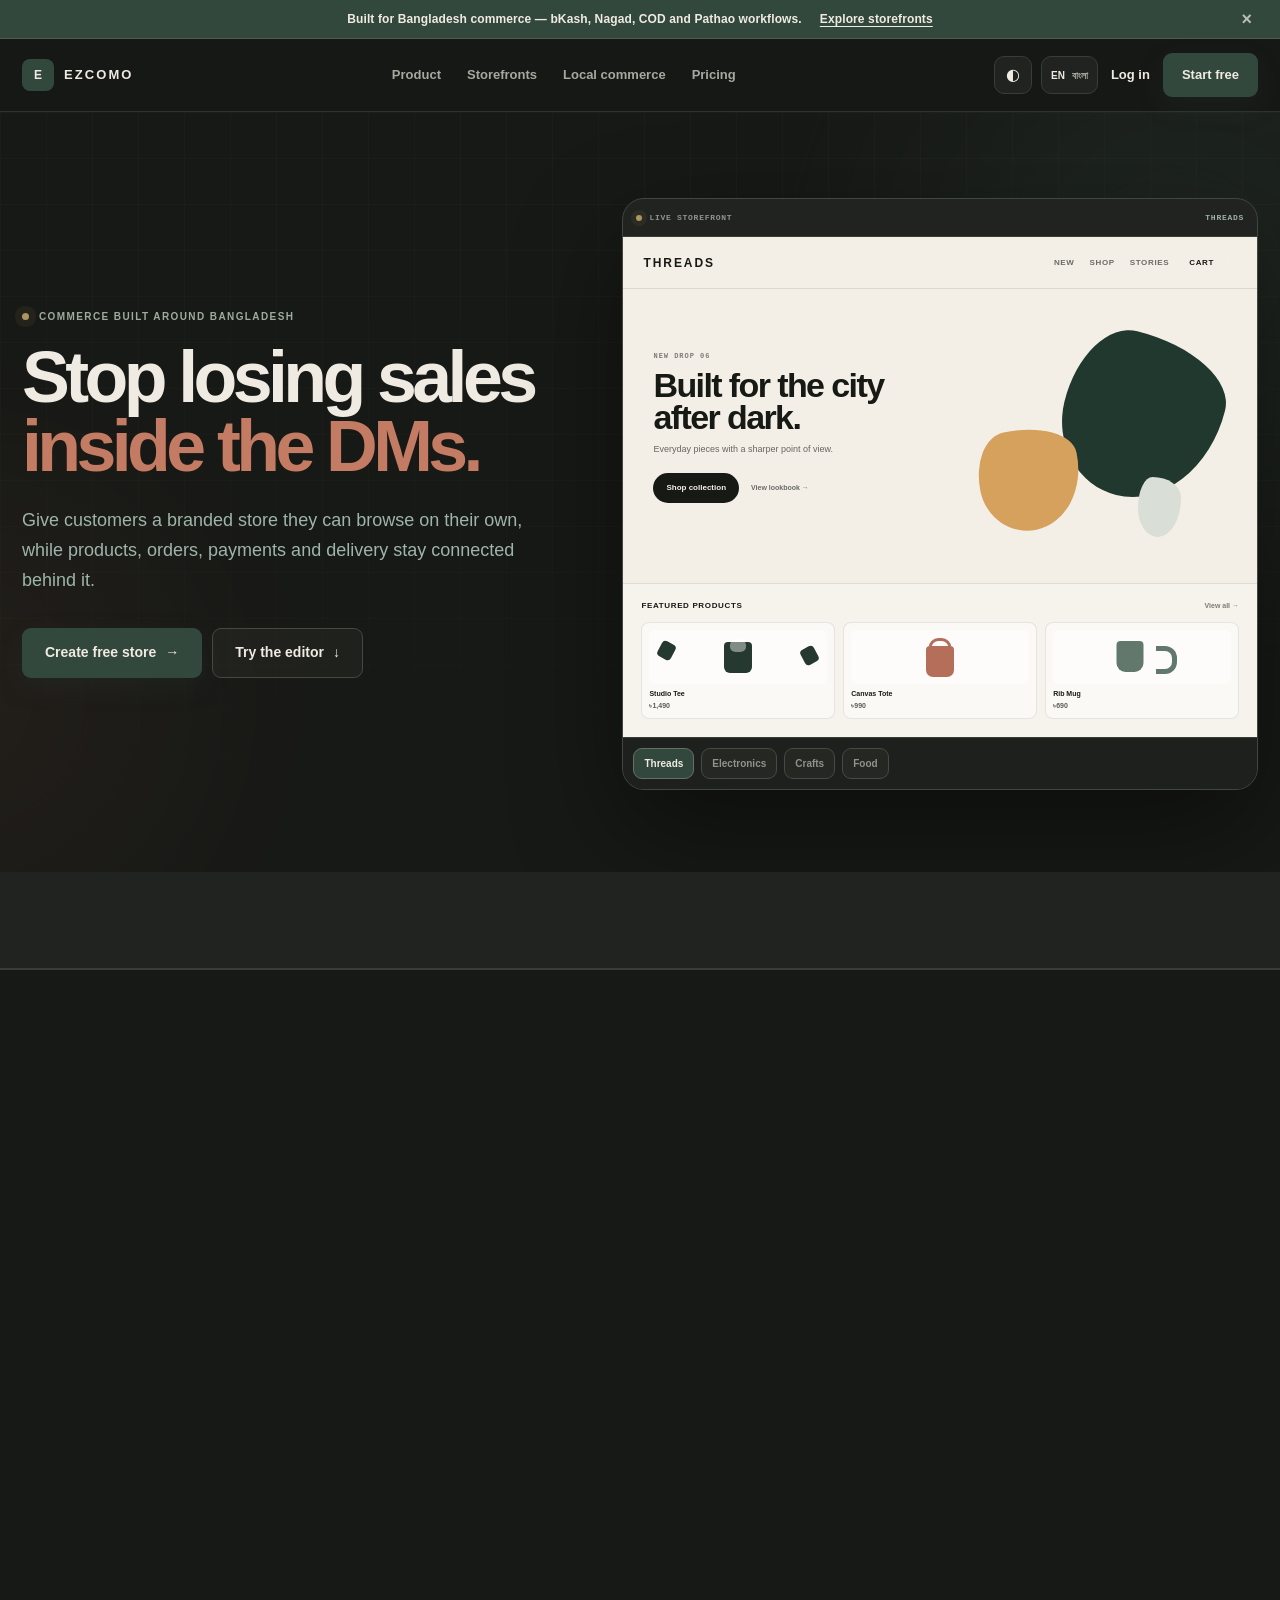
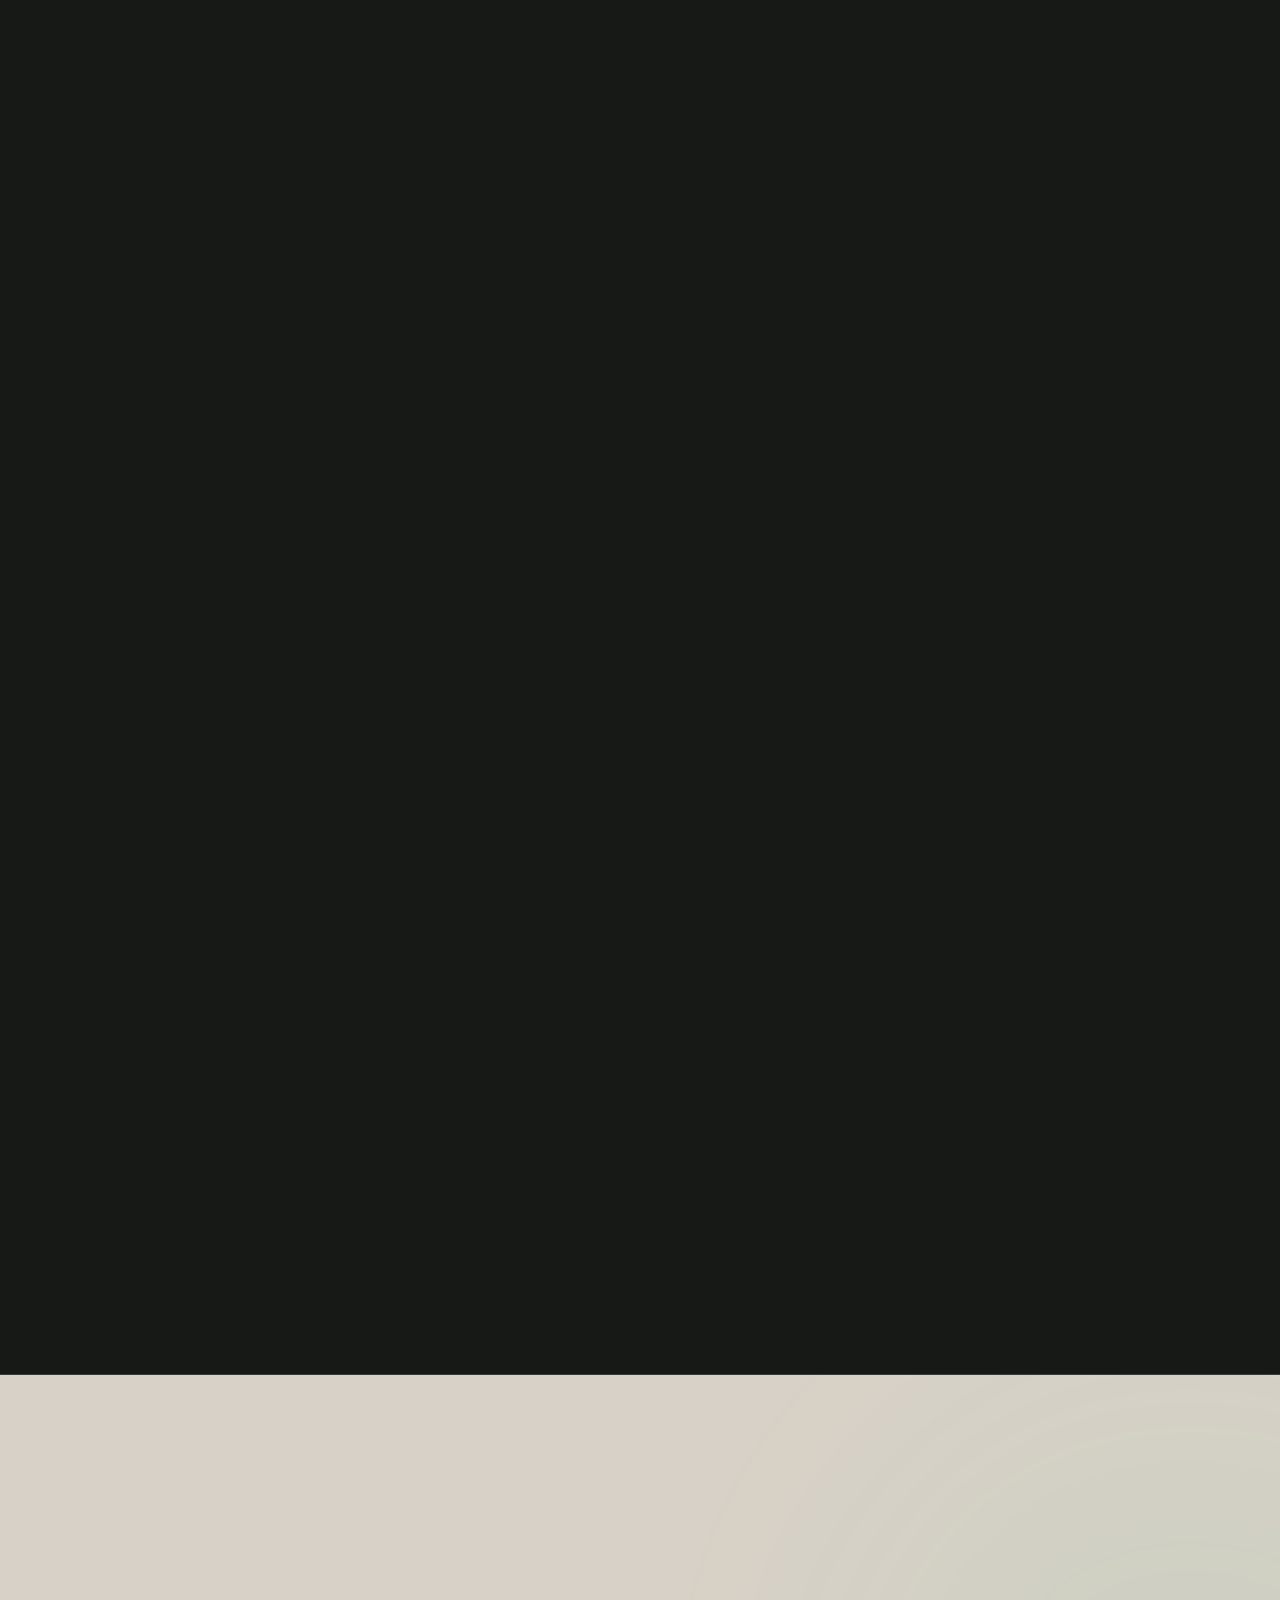
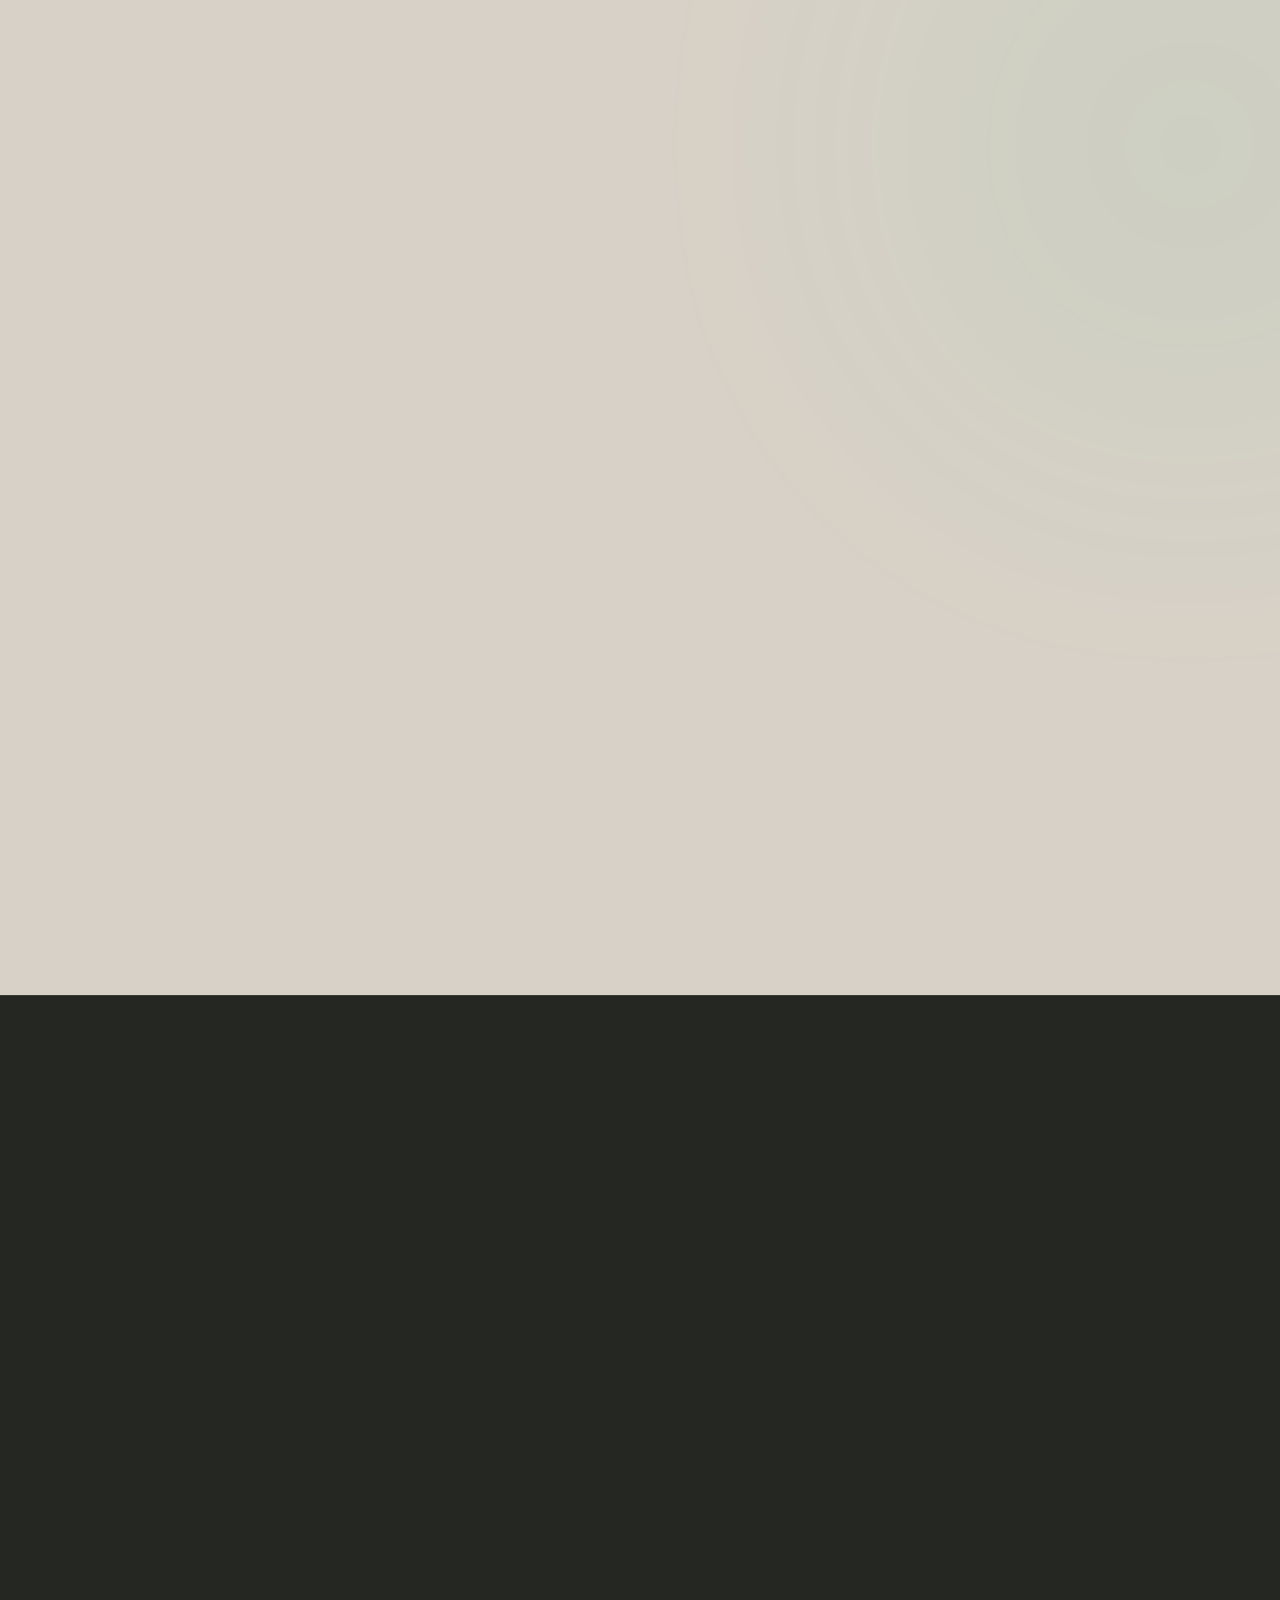
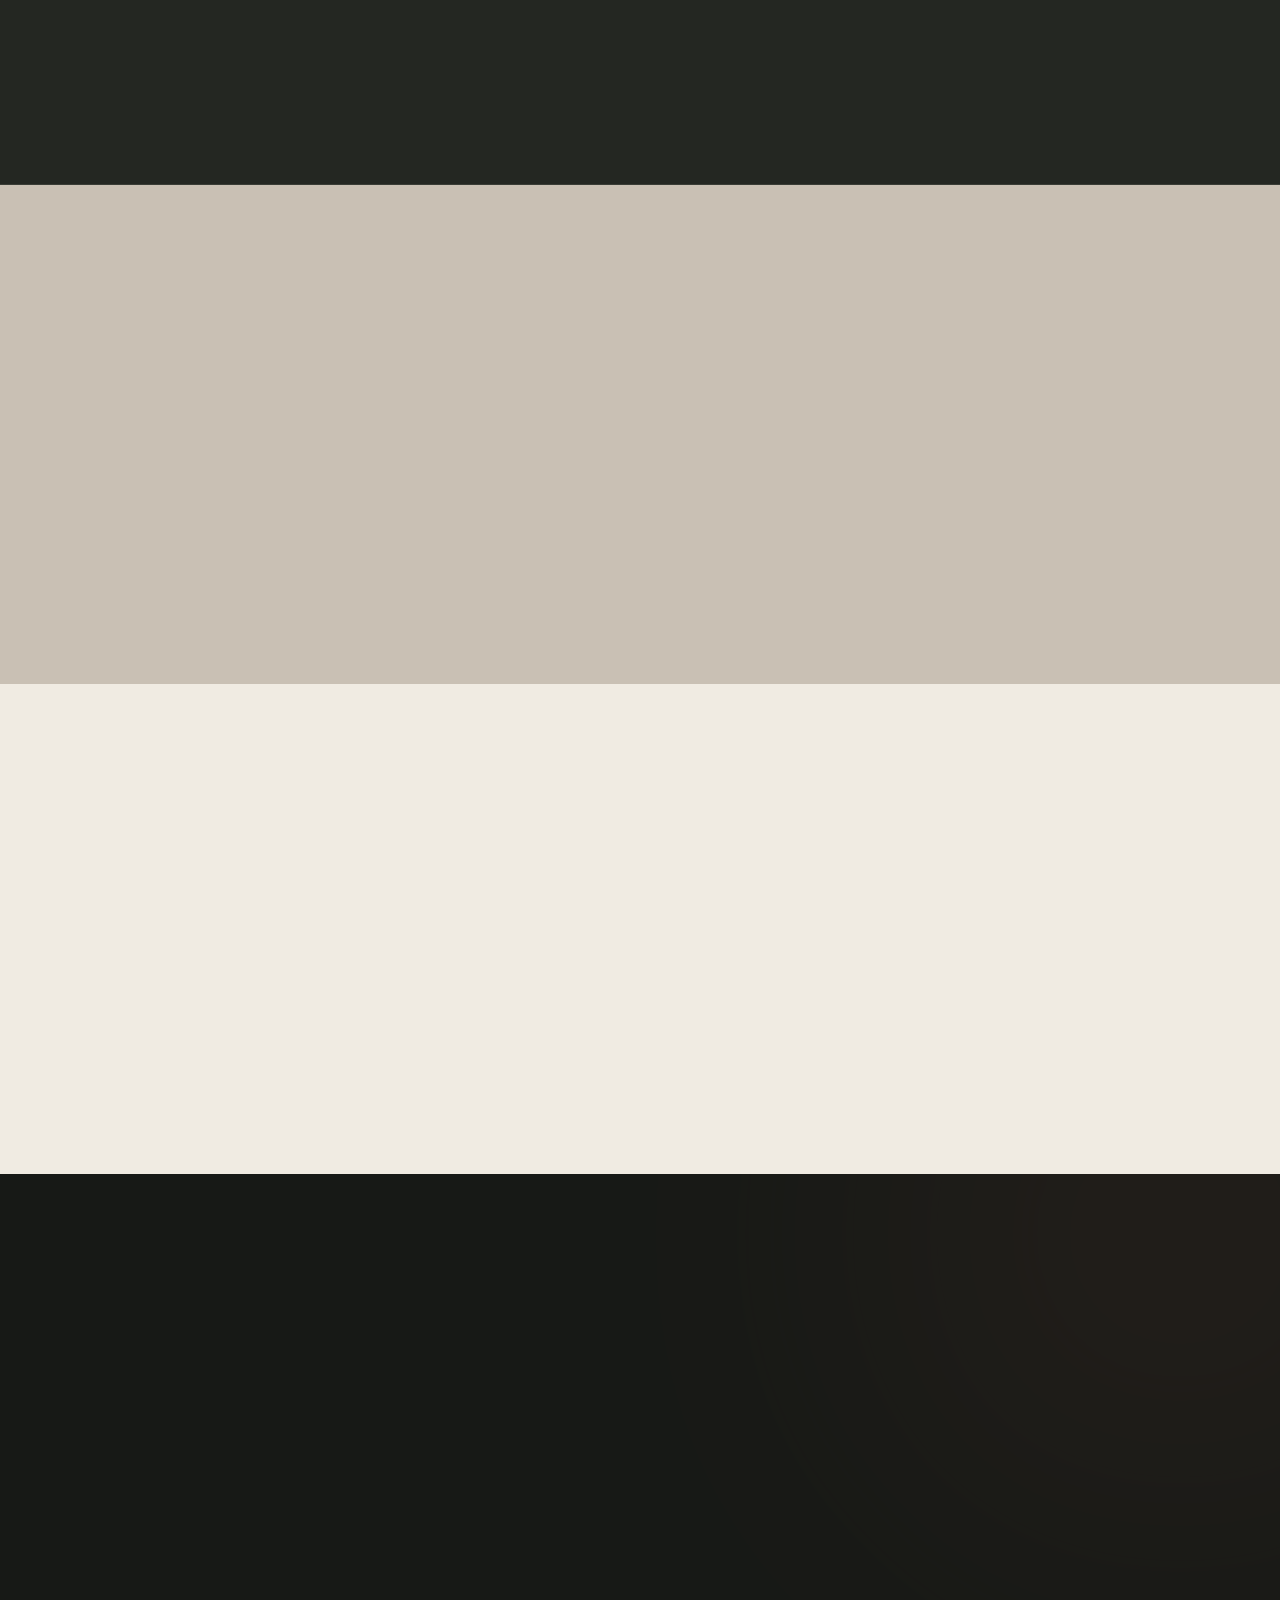
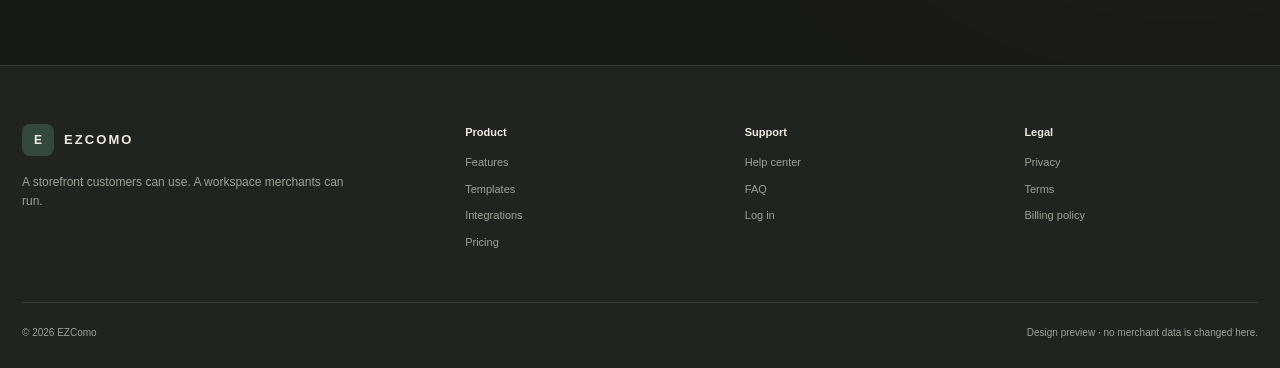
==== commit fee87d1d: "Publish slower readable workflow and live section reordering" ====
--- a/index.html
+++ b/index.html
@@ -136,18 +136,18 @@
 
         <aside class="editor-palette" aria-label="Storefront blocks">
           <span class="editor-panel-label" data-i18n="editorPage">PAGE</span>
-          <button type="button" class="editor-block-btn" data-editor-target="announcementBlock"><i></i><span data-i18n="editorAnnouncement">Announcement</span><b>01</b></button>
-          <button type="button" class="editor-block-btn" data-editor-target="headerBlock"><i></i><span data-i18n="editorHeader">Header</span><b>02</b></button>
-          <button type="button" class="editor-block-btn active" data-editor-target="heroBlock"><i></i><span data-i18n="editorHero">Hero</span><b>03</b></button>
-          <button type="button" class="editor-block-btn" data-editor-target="categoriesBlock"><i></i><span data-i18n="editorCategories">Categories</span><b>04</b></button>
-          <button type="button" class="editor-block-btn" data-editor-target="productsBlock"><i></i><span data-i18n="editorFeatured">Featured products</span><b>05</b></button>
-          <button type="button" class="editor-block-btn" data-editor-target="promoBlock"><i></i><span data-i18n="editorPromo">Collection promo</span><b>06</b></button>
-          <button type="button" class="editor-block-btn" data-editor-target="newBlock"><i></i><span data-i18n="editorNew">New arrivals</span><b>07</b></button>
-          <button type="button" class="editor-block-btn" data-editor-target="storyBlock"><i></i><span data-i18n="editorStory">Brand story</span><b>08</b></button>
-          <button type="button" class="editor-block-btn" data-editor-target="benefitsBlock"><i></i><span data-i18n="editorBenefits">Store benefits</span><b>09</b></button>
-          <button type="button" class="editor-block-btn" data-editor-target="newsletterBlock"><i></i><span data-i18n="editorNewsletter">Newsletter</span><b>10</b></button>
-          <button type="button" class="editor-block-btn" data-editor-target="footerBlock"><i></i><span data-i18n="editorFooter">Footer</span><b>11</b></button>
-          <div class="editor-palette-tip"><strong data-i18n="editorTry">Try it</strong><span data-i18n="editorTryHint">Select section → edit → drag</span></div>
+          <button type="button" class="editor-block-btn" data-editor-target="announcementBlock"><span class="section-drag-grip" aria-hidden="true">⠿</span><i></i><span data-i18n="editorAnnouncement">Announcement</span><b>01</b></button>
+          <button type="button" class="editor-block-btn" data-editor-target="headerBlock"><span class="section-drag-grip" aria-hidden="true">⠿</span><i></i><span data-i18n="editorHeader">Header</span><b>02</b></button>
+          <button type="button" class="editor-block-btn active" data-editor-target="heroBlock"><span class="section-drag-grip" aria-hidden="true">⠿</span><i></i><span data-i18n="editorHero">Hero</span><b>03</b></button>
+          <button type="button" class="editor-block-btn" data-editor-target="categoriesBlock"><span class="section-drag-grip" aria-hidden="true">⠿</span><i></i><span data-i18n="editorCategories">Categories</span><b>04</b></button>
+          <button type="button" class="editor-block-btn" data-editor-target="productsBlock"><span class="section-drag-grip" aria-hidden="true">⠿</span><i></i><span data-i18n="editorFeatured">Featured products</span><b>05</b></button>
+          <button type="button" class="editor-block-btn" data-editor-target="promoBlock"><span class="section-drag-grip" aria-hidden="true">⠿</span><i></i><span data-i18n="editorPromo">Collection promo</span><b>06</b></button>
+          <button type="button" class="editor-block-btn" data-editor-target="newBlock"><span class="section-drag-grip" aria-hidden="true">⠿</span><i></i><span data-i18n="editorNew">New arrivals</span><b>07</b></button>
+          <button type="button" class="editor-block-btn" data-editor-target="storyBlock"><span class="section-drag-grip" aria-hidden="true">⠿</span><i></i><span data-i18n="editorStory">Brand story</span><b>08</b></button>
+          <button type="button" class="editor-block-btn" data-editor-target="benefitsBlock"><span class="section-drag-grip" aria-hidden="true">⠿</span><i></i><span data-i18n="editorBenefits">Store benefits</span><b>09</b></button>
+          <button type="button" class="editor-block-btn" data-editor-target="newsletterBlock"><span class="section-drag-grip" aria-hidden="true">⠿</span><i></i><span data-i18n="editorNewsletter">Newsletter</span><b>10</b></button>
+          <button type="button" class="editor-block-btn" data-editor-target="footerBlock"><span class="section-drag-grip" aria-hidden="true">⠿</span><i></i><span data-i18n="editorFooter">Footer</span><b>11</b></button>
+          <div class="editor-palette-tip"><strong data-i18n="editorTry">Try it</strong><span data-i18n="editorTryHint">Drag sections → edit → move content</span></div>
         </aside>
 
         <div class="editor-stage">
--- a/styles.css
+++ b/styles.css
@@ -712,3 +712,26 @@
   .digital-hero{height:340px;grid-template-columns:1fr;padding:25px 20px}.digital-hero h3{font-size:30px}.digital-stack{height:110px}.digital-stack i{width:74px;height:92px}.digital-stack i:nth-child(1){left:10px;right:auto;top:8px}.digital-stack i:nth-child(2){left:70px;right:auto;top:4px}.digital-stack i:nth-child(3){left:130px;right:auto;top:14px}.digital-stack b{right:2px;bottom:2px}
   .digital-library article{padding-inline:15px}
 }
+
+/* --- V6.2 slower workflow + live section reorder --- */
+.section-drag-grip{width:13px;height:18px;display:grid;place-items:center;flex:0 0 13px;color:#6f8177;font-size:10px;line-height:1;letter-spacing:-2px;cursor:grab;user-select:none;touch-action:none;opacity:.5;transition:opacity .18s,color .18s,transform .18s}
+.editor-block-btn{grid-template-columns:13px 15px minmax(0,1fr) auto}
+.editor-block-btn:hover .section-drag-grip,.editor-block-btn.active .section-drag-grip{opacity:.95;color:#ae9461}
+.editor-block-btn.reordering{z-index:5;opacity:.76;border-color:#8e755f!important;background:#322f28!important;box-shadow:0 10px 22px rgba(0,0,0,.18);cursor:grabbing}
+.editor-block-btn.reordering .section-drag-grip{color:#d1b57a;opacity:1;transform:scale(1.08)}
+.editor-palette.is-reordering .editor-block-btn:not(.reordering){transition:transform .16s ease,background .16s ease,border-color .16s ease}
+.editor-block-btn.reorder-settled{animation:sectionOrderSettle .38s cubic-bezier(.2,.8,.2,1)}
+@keyframes sectionOrderSettle{0%{transform:scale(.97);background:#3a342a}65%{transform:scale(1.02)}100%{transform:none}}
+
+.workflow-step.active:after{content:"";position:absolute;left:0;right:0;bottom:-1px;height:2px;background:var(--accent-strong);transform:scaleX(0);transform-origin:left center;opacity:.72;animation:workflowReadProgress var(--workflow-hold,3600ms) linear both}
+body.v6-mature .workflow-step.active:after{background:var(--clay-light)}
+@keyframes workflowReadProgress{to{transform:scaleX(1)}}
+
+@media(max-width:700px){
+  .editor-block-btn{grid-template-columns:13px 12px minmax(70px,1fr) auto}
+  .section-drag-grip{height:28px}
+}
+@media(prefers-reduced-motion:reduce){
+  .editor-block-btn.reorder-settled,.workflow-step.active:after{animation:none!important}
+  .workflow-step.active:after{display:none}
+}
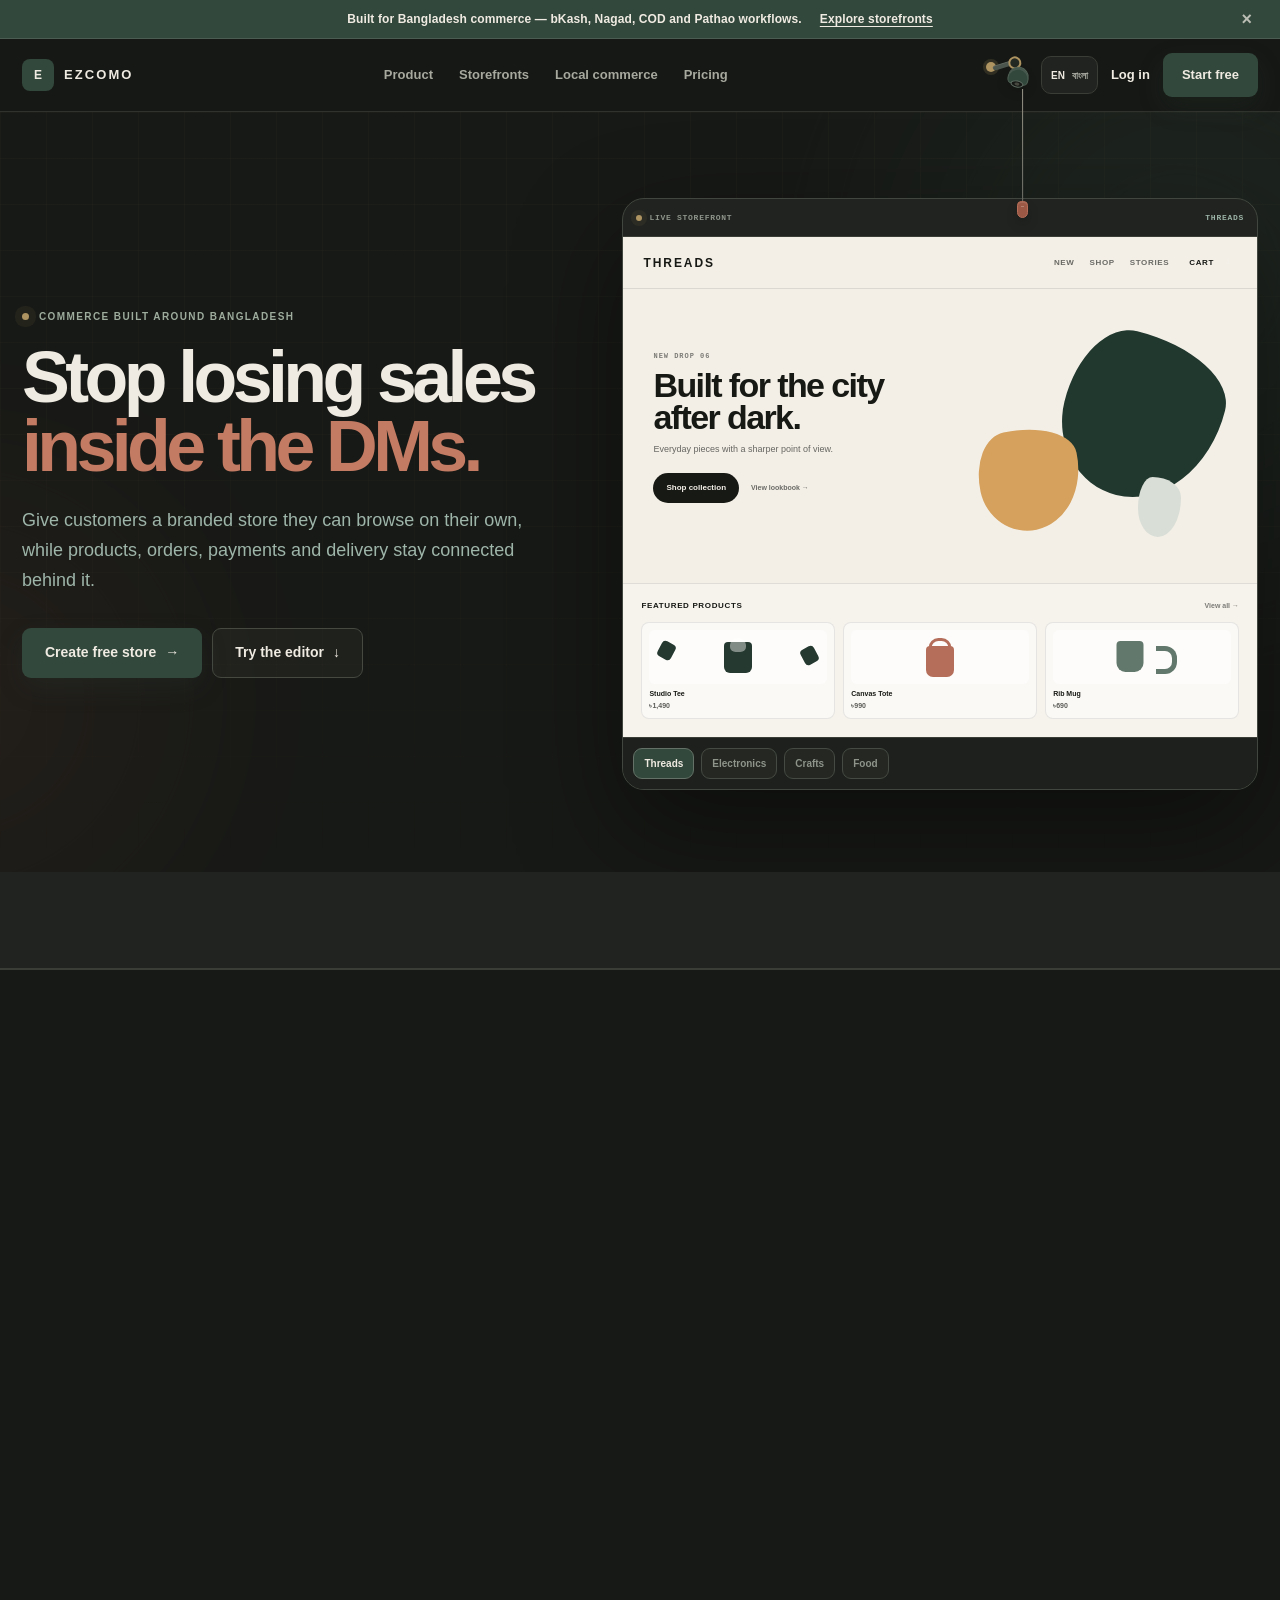
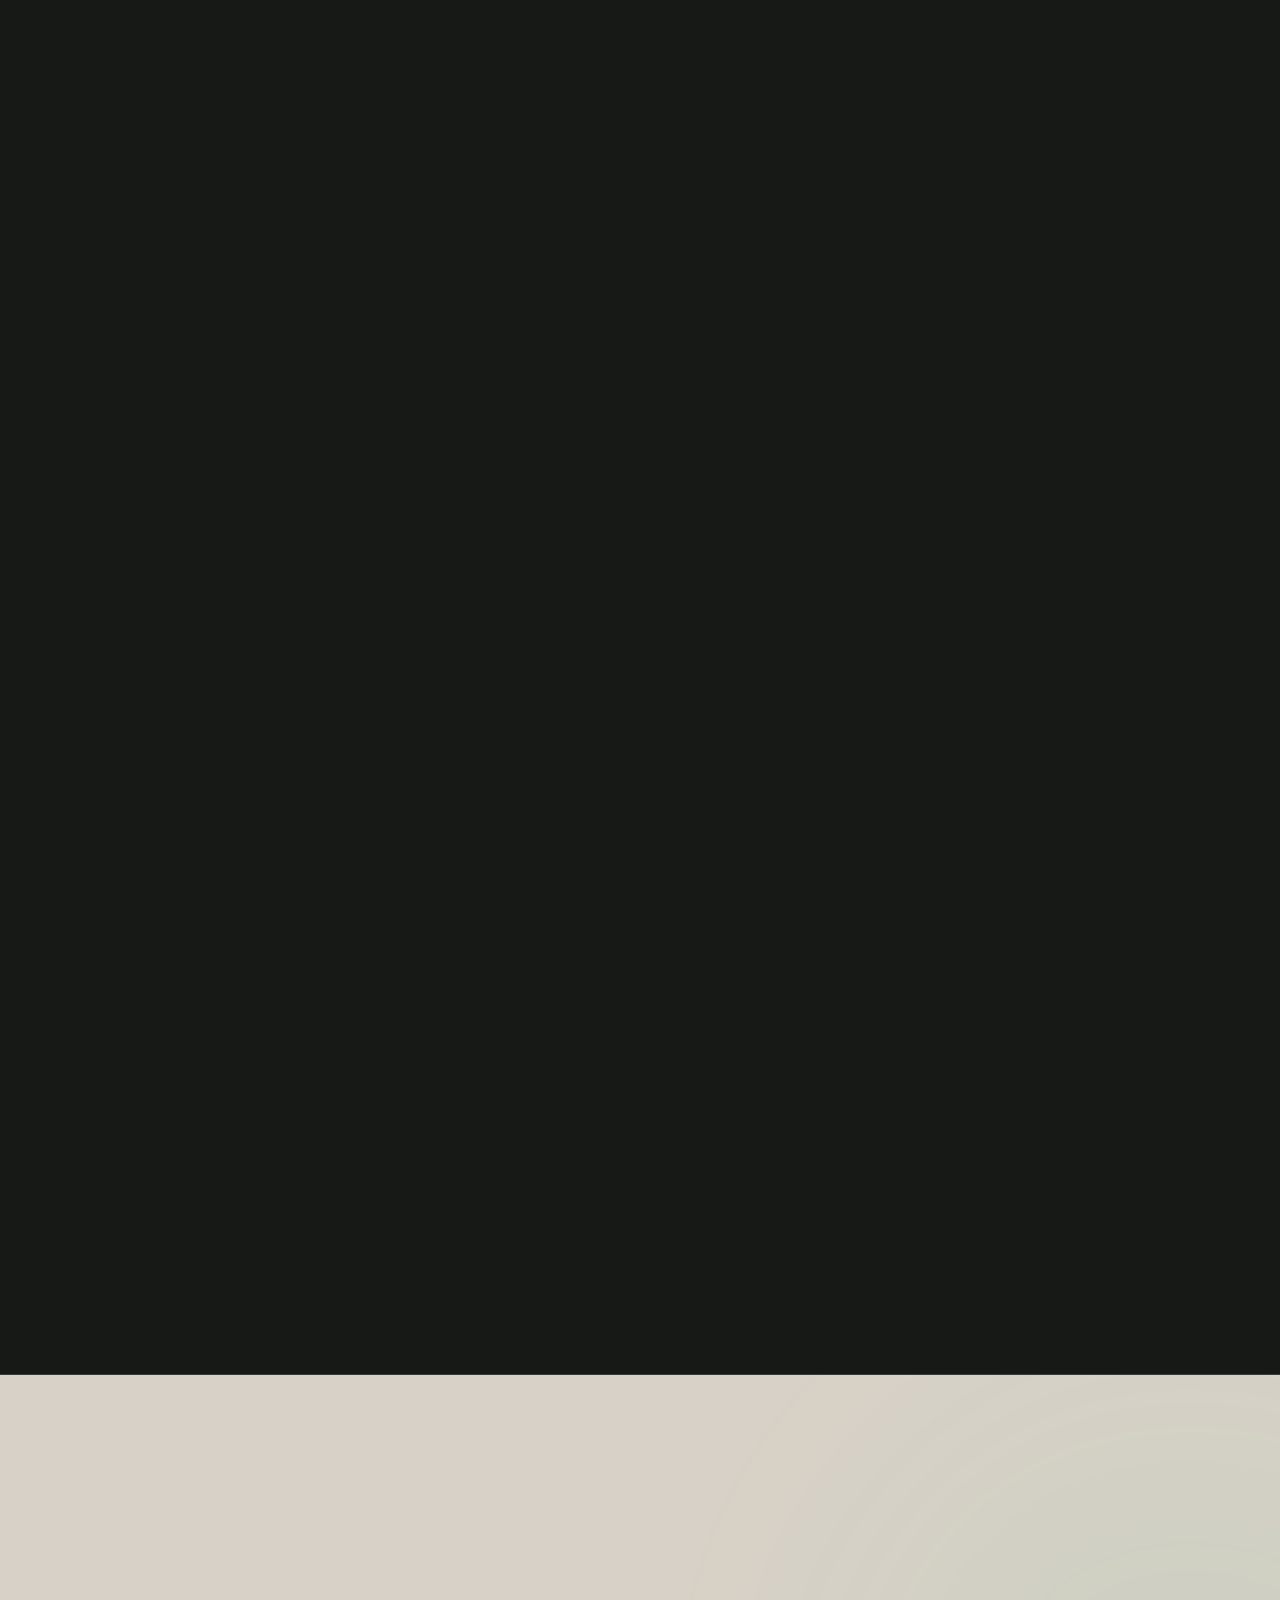
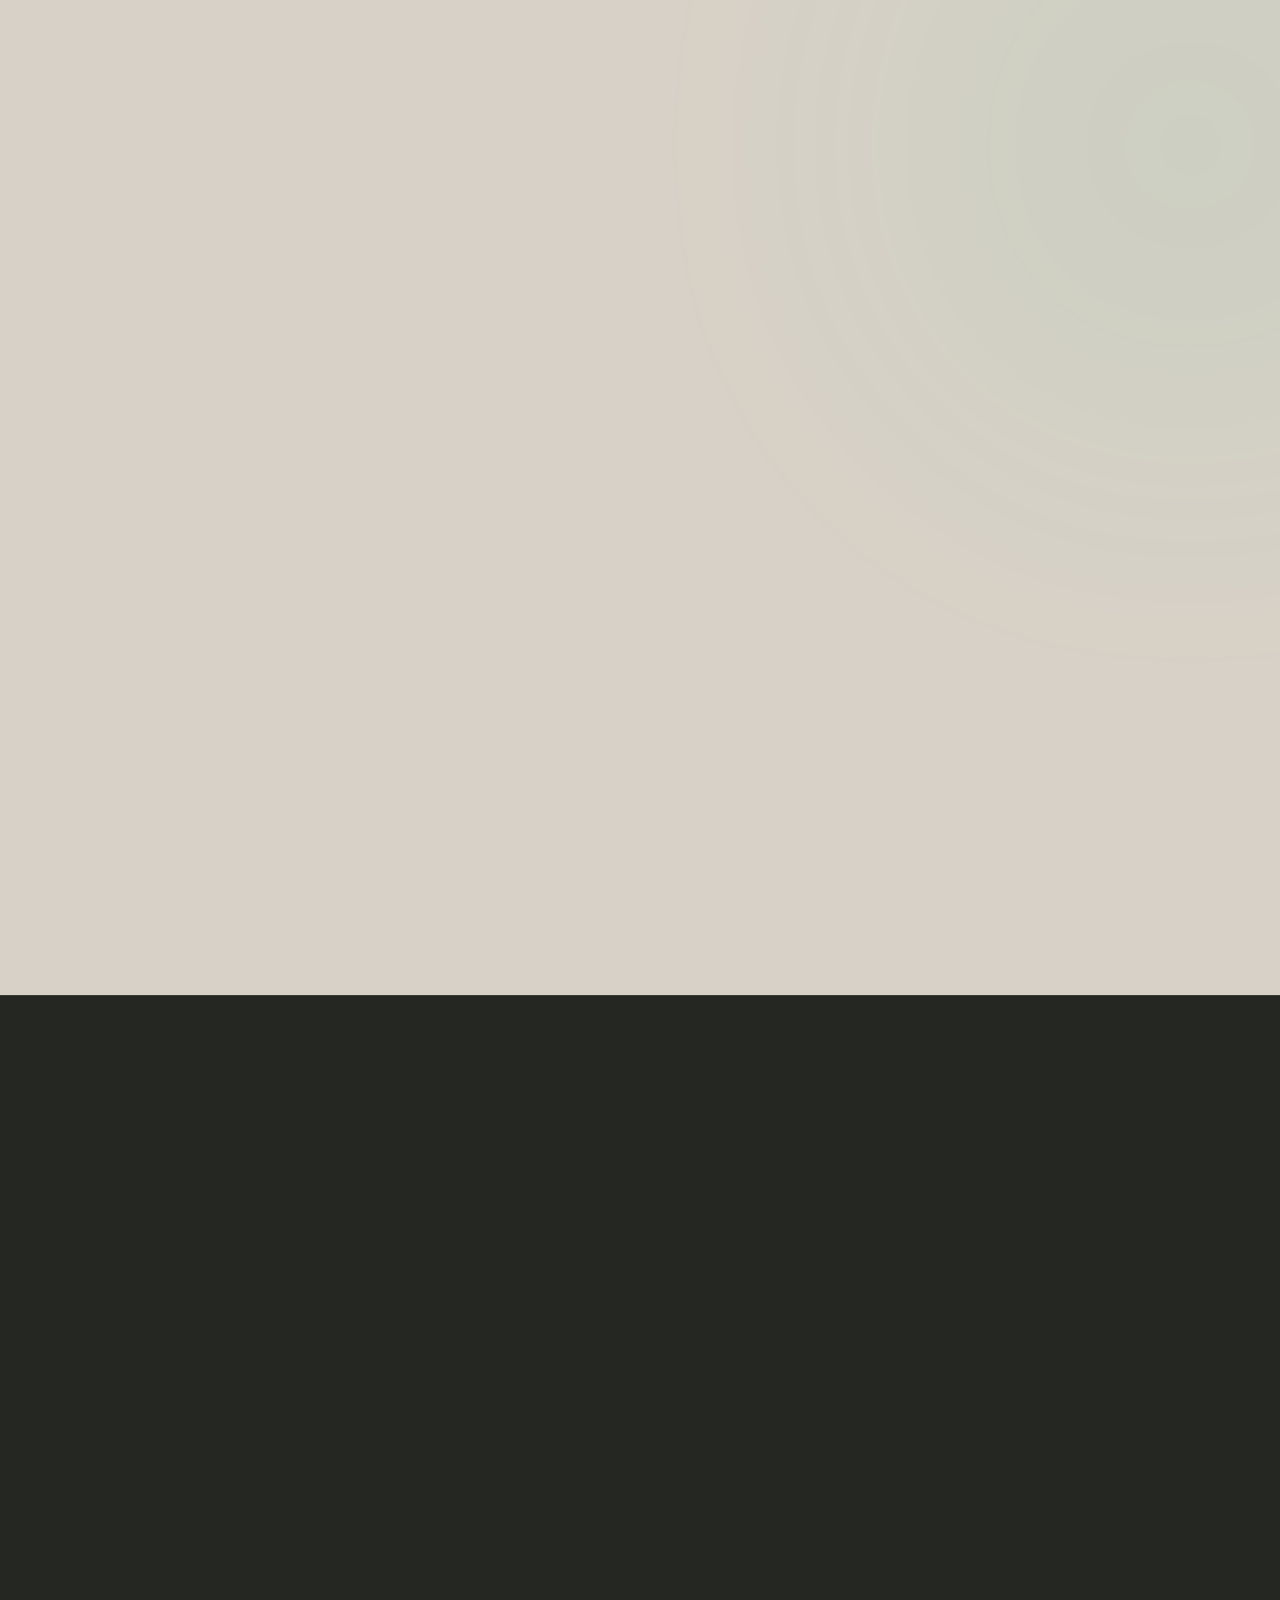
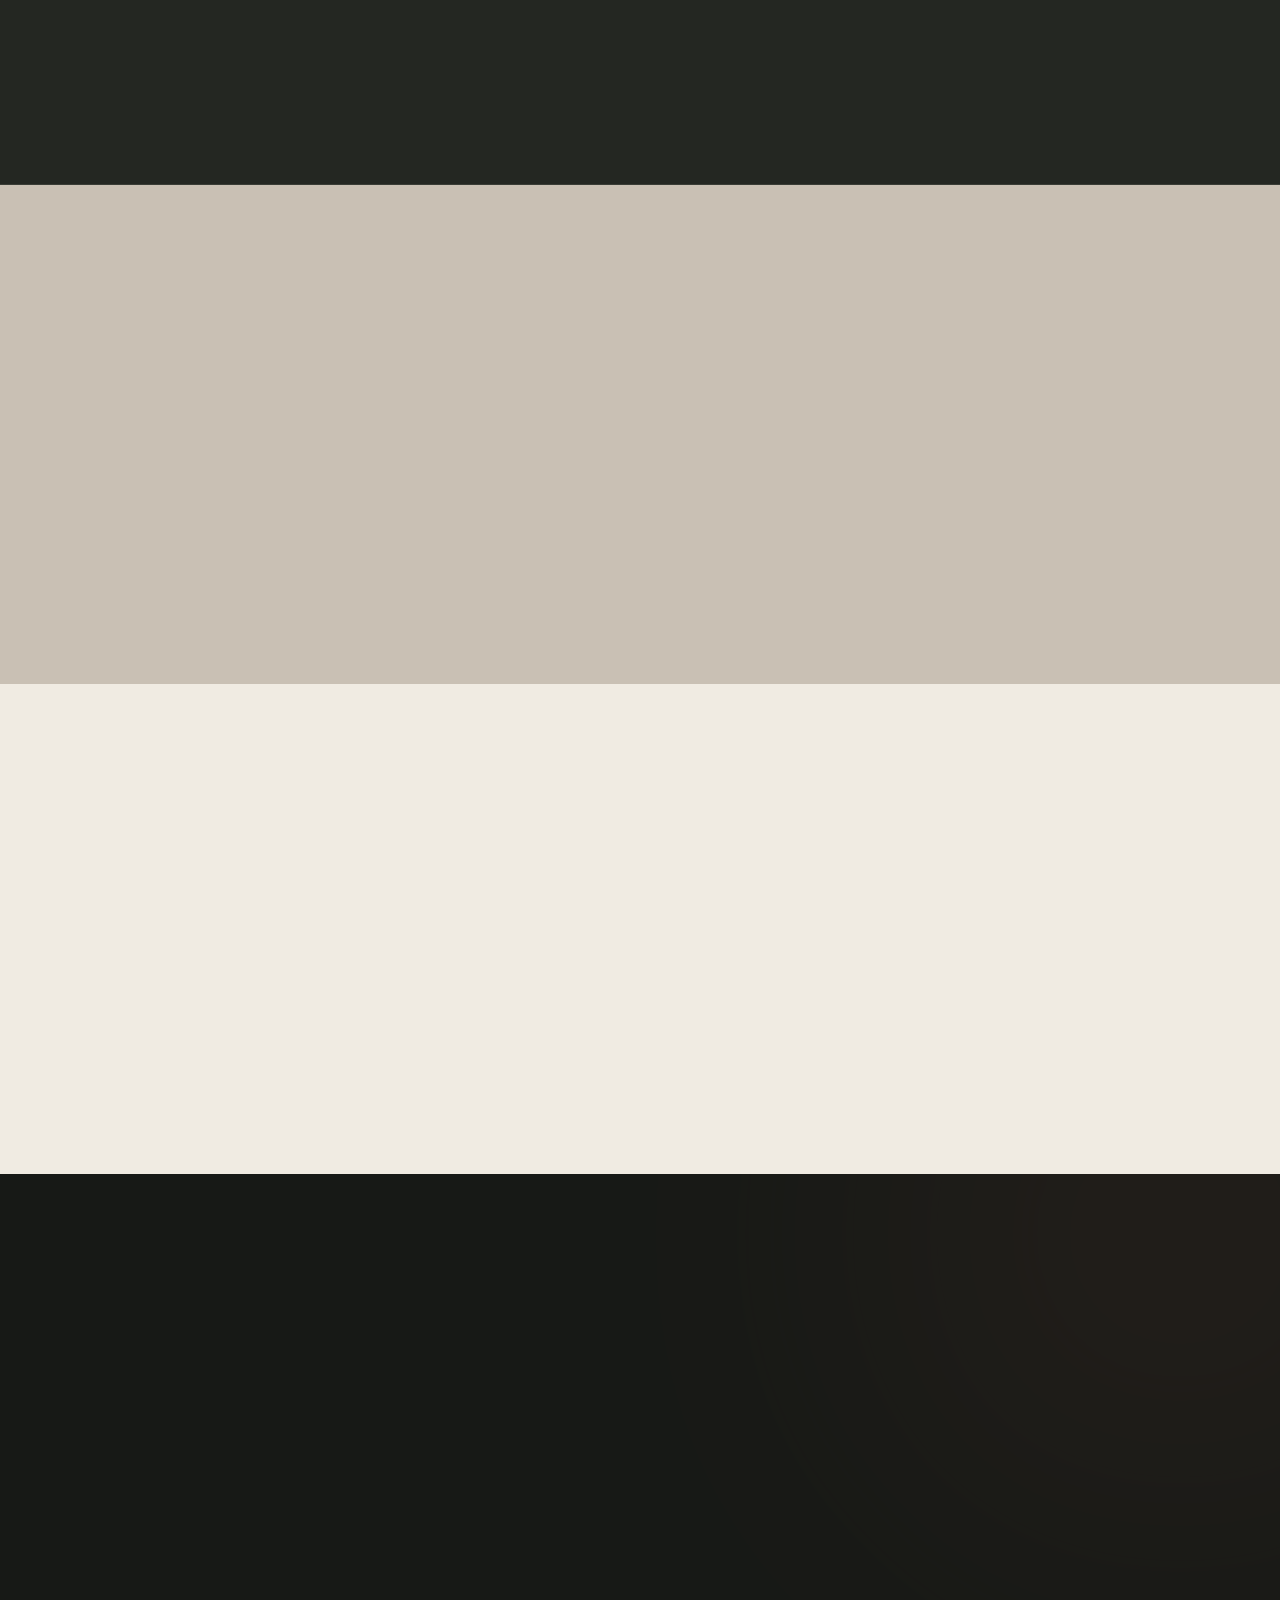
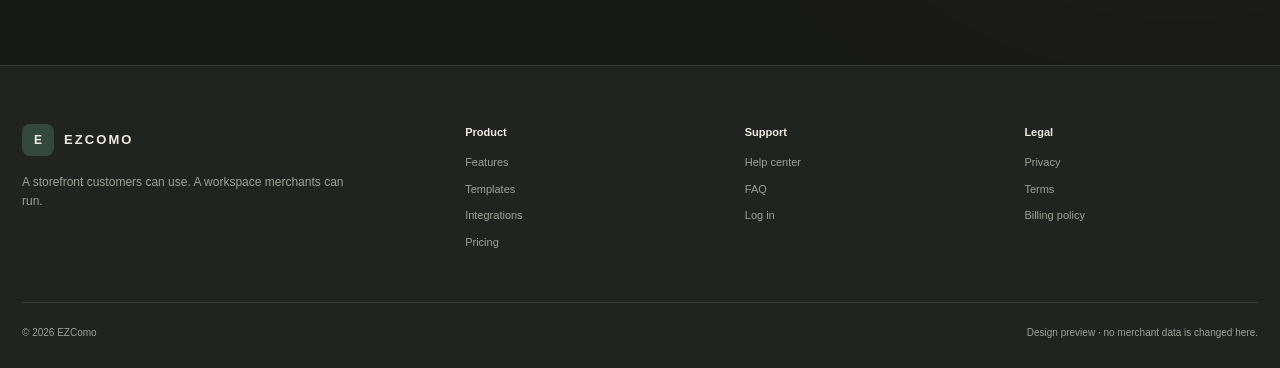
==== commit 2c40fd7f: "Publish swinging lamp theme interaction" ====
--- a/index.html
+++ b/index.html
@@ -29,7 +29,18 @@
       <a href="#pricing" data-i18n="navPricing">Pricing</a>
     </nav>
     <div class="nav-actions">
-      <button class="icon-control" id="themeToggle" type="button" aria-label="Switch theme">◐</button>
+      <div class="nav-lamp" id="navLamp">
+        <button class="lamp-toggle" id="themeToggle" type="button" aria-label="Switch theme" aria-pressed="false">
+          <span class="lamp-pivot" aria-hidden="true"></span>
+          <span class="lamp-neck" aria-hidden="true"></span>
+          <span class="lamp-shade" aria-hidden="true"><i></i></span>
+          <span class="lamp-glow" aria-hidden="true"></span>
+        </button>
+        <button class="lamp-pull" id="lampPull" type="button" aria-label="Pull lamp cord to switch theme">
+          <span class="lamp-cord" aria-hidden="true"></span>
+          <span class="lamp-weight" aria-hidden="true"></span>
+        </button>
+      </div>
       <button class="lang-toggle" id="langToggle" type="button" aria-label="Switch language"><span>EN</span><span>বাংলা</span></button>
       <a class="nav-login" href="https://ezcomo.shop/login" data-i18n="login">Log in</a>
       <a class="btn btn-primary nav-cta" data-signup href="https://ezcomo.shop/signup?template=threads" data-i18n="startFree">Start free</a>
--- a/styles.css
+++ b/styles.css
@@ -735,3 +735,53 @@
   .editor-block-btn.reorder-settled,.workflow-step.active:after{animation:none!important}
   .workflow-step.active:after{display:none}
 }
+
+/* --- V6.3 tactile nav lamp theme control --- */
+.nav-actions{position:relative}
+.nav-lamp{position:relative;width:54px;height:42px;flex:0 0 54px;z-index:4}
+.lamp-toggle{position:relative;width:54px;height:42px;border:0;background:transparent;padding:0;cursor:pointer;overflow:visible}
+.lamp-pivot{position:absolute;left:8px;top:8px;width:10px;height:10px;border-radius:50%;background:#ae9461;box-shadow:0 0 0 3px color-mix(in srgb,#ae9461 18%,transparent)}
+.lamp-neck{position:absolute;left:15px;top:12px;width:27px;height:5px;border-radius:5px;background:#4c554d;transform:rotate(-17deg);transform-origin:left center;box-shadow:inset 0 1px rgba(240,235,226,.12)}
+.lamp-neck:after{content:"";position:absolute;right:-2px;top:-3px;width:9px;height:9px;border:2px solid #ae9461;border-radius:50%;background:#252924}
+.lamp-shade{position:absolute;right:2px;top:13px;width:21px;height:18px;border-radius:11px 11px 5px 5px;background:#33483d;border:1px solid #536458;transform:rotate(11deg);transform-origin:55% 22%;box-shadow:inset 0 2px rgba(240,235,226,.1),0 6px 12px rgba(0,0,0,.12)}
+.lamp-shade:before{content:"";position:absolute;left:3px;right:3px;bottom:-4px;height:5px;border-radius:50%;background:#171916;border:1px solid #5f6d63}
+.lamp-shade i{position:absolute;left:7px;right:7px;bottom:-2px;height:3px;border-radius:50%;background:#6d6e60;opacity:.55}
+.lamp-glow{position:absolute;right:-9px;top:26px;width:42px;height:34px;border-radius:50%;background:radial-gradient(ellipse at 50% 0,rgba(174,148,97,.38),rgba(174,148,97,.13) 42%,transparent 72%);filter:blur(4px);opacity:0;transform:rotate(11deg);pointer-events:none;transition:opacity .35s ease}
+.nav-lamp.is-lit .lamp-shade{background:#7d765b;border-color:#ae9461;box-shadow:inset 0 2px rgba(255,246,214,.18),0 7px 18px rgba(174,148,97,.18)}
+.nav-lamp.is-lit .lamp-shade:before{background:#e1c889;border-color:#c3a969}
+.nav-lamp.is-lit .lamp-shade i{background:#f3d99b;opacity:1}
+.nav-lamp.is-lit .lamp-glow{opacity:1}
+.nav-lamp.lamp-react .lamp-neck{animation:lampNeckReact .7s cubic-bezier(.2,.8,.2,1)}
+.nav-lamp.lamp-react .lamp-shade{animation:lampShadeReact .7s cubic-bezier(.2,.8,.2,1)}
+
+.lamp-pull{position:absolute;left:33px;top:35px;width:24px;height:138px;border:0;background:transparent;padding:0;cursor:grab;z-index:90;transform-origin:50% 2px;animation:lampIdle 5.8s ease-in-out infinite;touch-action:none}
+.lamp-pull.dragging{cursor:grabbing;animation:none}
+.lamp-pull.physics-active{animation:none}
+.lamp-cord{position:absolute;left:11px;top:0;width:1px;height:116px;background:linear-gradient(#8f8c80,#65675f);transform:scaleY(var(--cord-stretch,1));transform-origin:top center;box-shadow:1px 0 rgba(240,235,226,.05)}
+.lamp-weight{position:absolute;left:6px;top:112px;width:11px;height:17px;border-radius:7px 7px 9px 9px;background:#9b5845;border:1px solid #b66e58;box-shadow:0 6px 12px rgba(0,0,0,.16),inset 0 1px rgba(240,235,226,.12)}
+.lamp-weight:after{content:"";position:absolute;left:3px;right:3px;top:4px;height:1px;background:rgba(240,235,226,.28)}
+.nav-lamp.is-lit .lamp-weight{background:#ae9461;border-color:#c8ae75}
+.lamp-pull:hover .lamp-weight{transform:translateY(1px);box-shadow:0 8px 16px rgba(0,0,0,.2),0 0 0 4px color-mix(in srgb,#ae9461 10%,transparent)}
+
+@keyframes lampIdle{0%,100%{transform:rotate(-1.15deg)}50%{transform:rotate(1.6deg)}}
+@keyframes lampNeckReact{0%,100%{transform:rotate(-17deg)}30%{transform:rotate(-13deg)}62%{transform:rotate(-19deg)}}
+@keyframes lampShadeReact{0%,100%{transform:rotate(11deg)}32%{transform:rotate(17deg) translateY(1px)}68%{transform:rotate(7deg)}}
+
+html[data-theme="light"] .site-nav .nav-lamp .lamp-neck{background:#596058}
+html[data-theme="light"] .site-nav .nav-lamp .lamp-cord{background:linear-gradient(#716f65,#52564f)}
+html[data-theme="light"] .site-nav .nav-lamp .lamp-pivot{box-shadow:0 0 0 3px rgba(174,148,97,.12)}
+
+@media(max-width:700px){
+  .nav-lamp{width:46px;flex-basis:46px}
+  .lamp-toggle{width:46px}
+  .lamp-pivot{left:5px}
+  .lamp-neck{left:12px;width:24px}
+  .lamp-shade{right:0}
+  .lamp-pull{left:27px;height:108px}
+  .lamp-cord{height:88px}
+  .lamp-weight{top:85px}
+}
+@media(prefers-reduced-motion:reduce){
+  .lamp-pull,.nav-lamp.lamp-react .lamp-neck,.nav-lamp.lamp-react .lamp-shade{animation:none!important}
+  .lamp-glow{transition:none}
+}
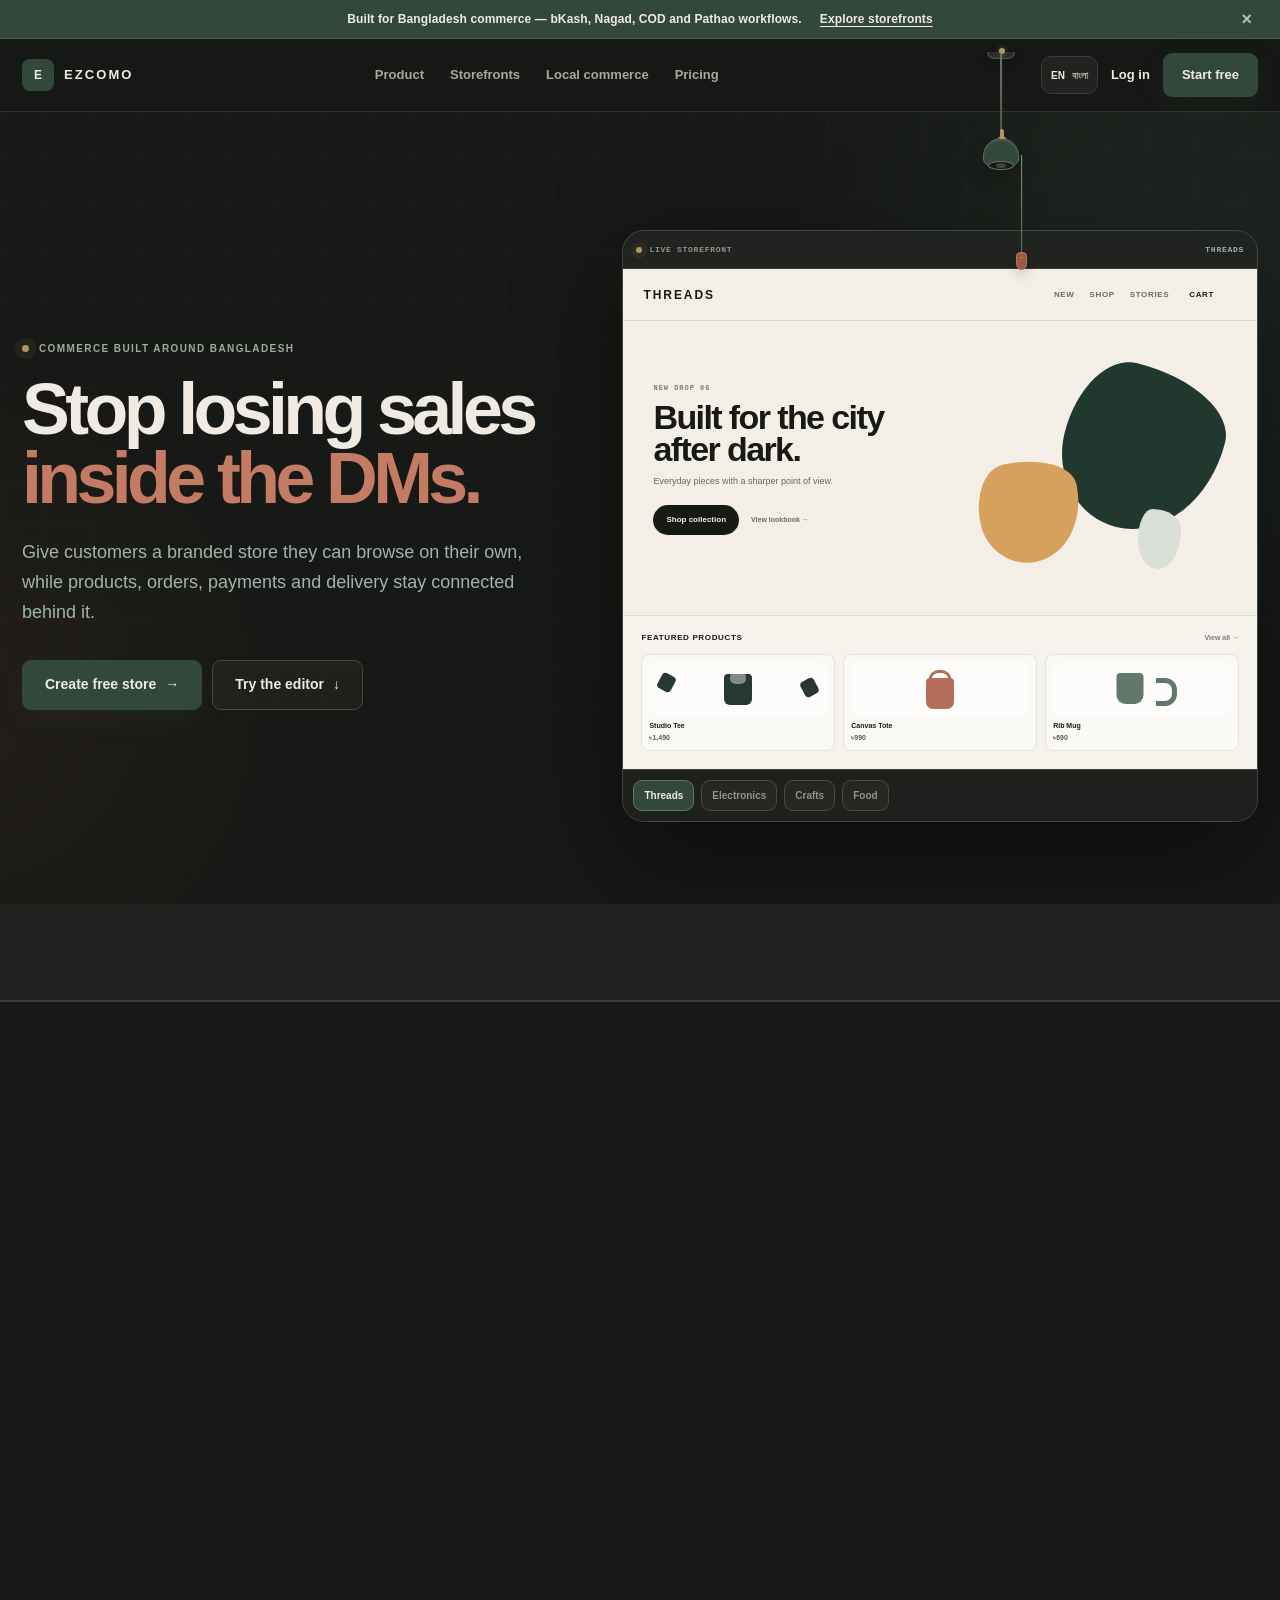
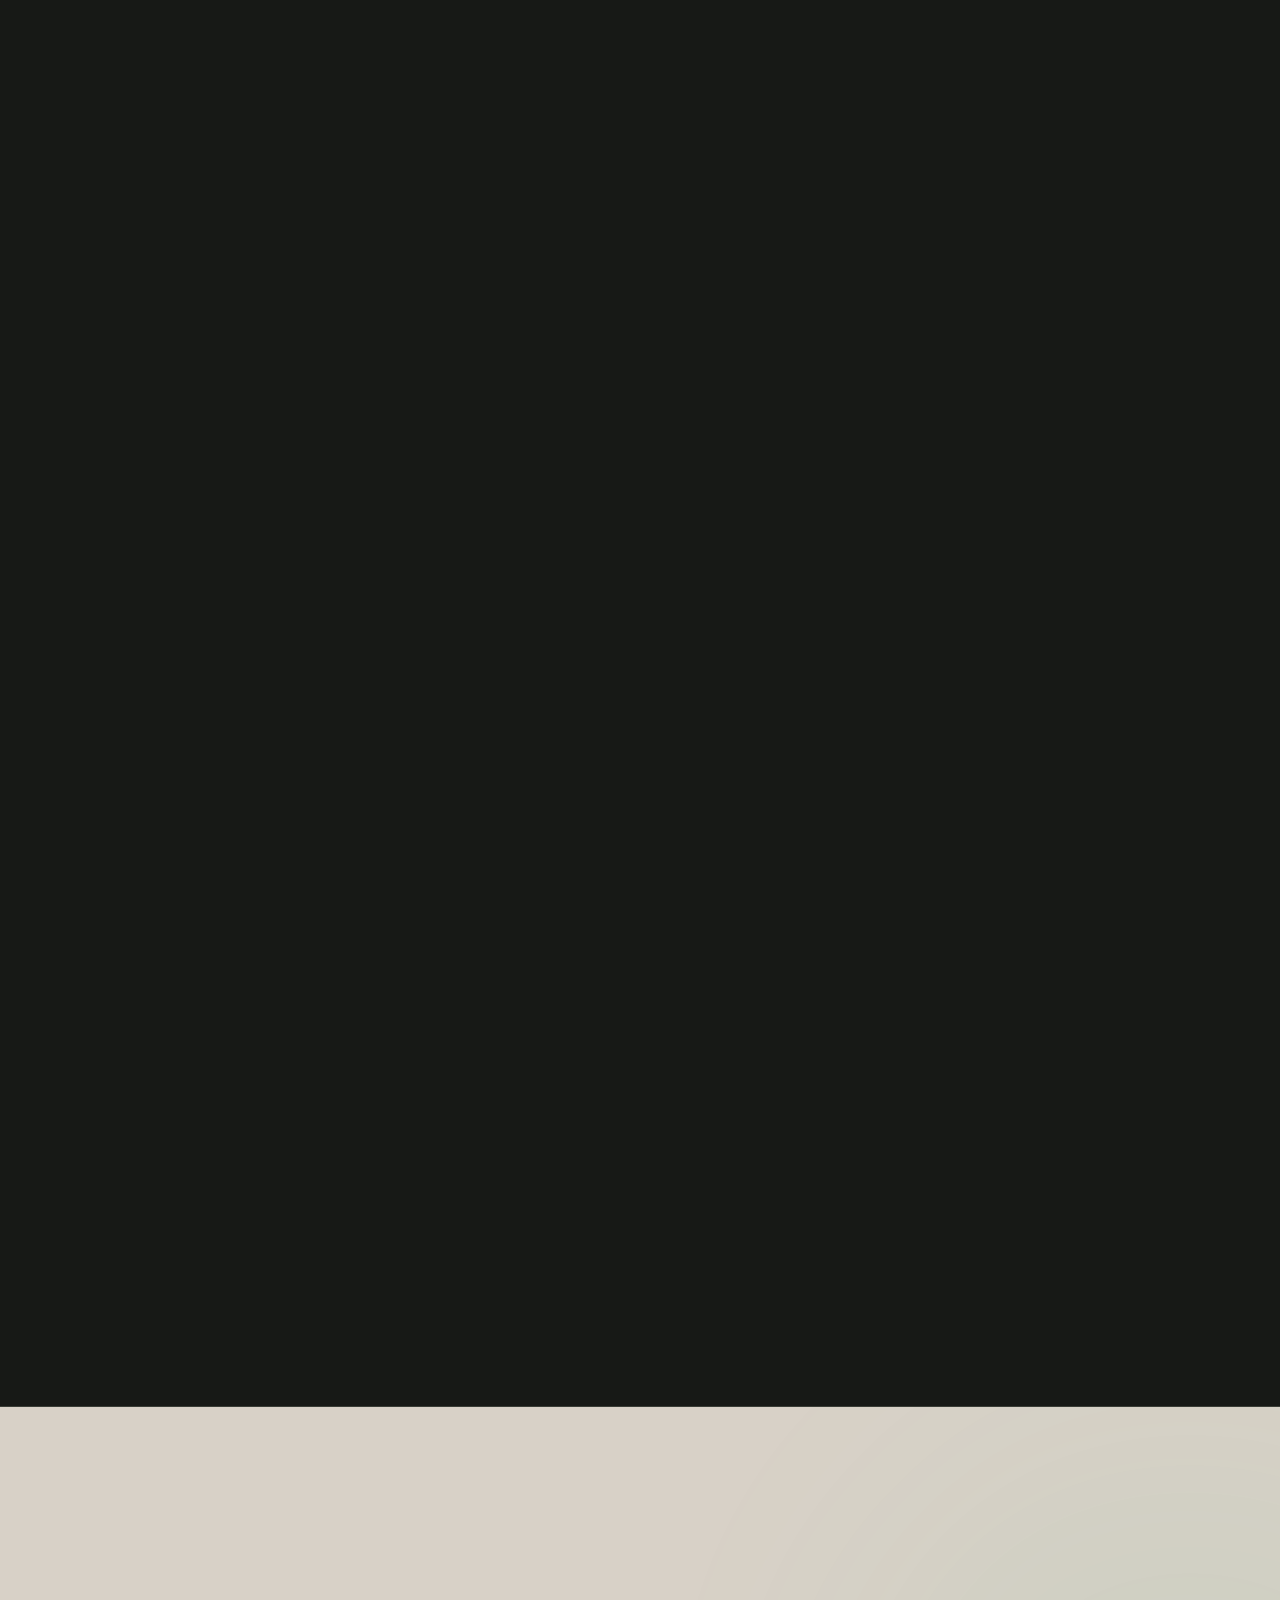
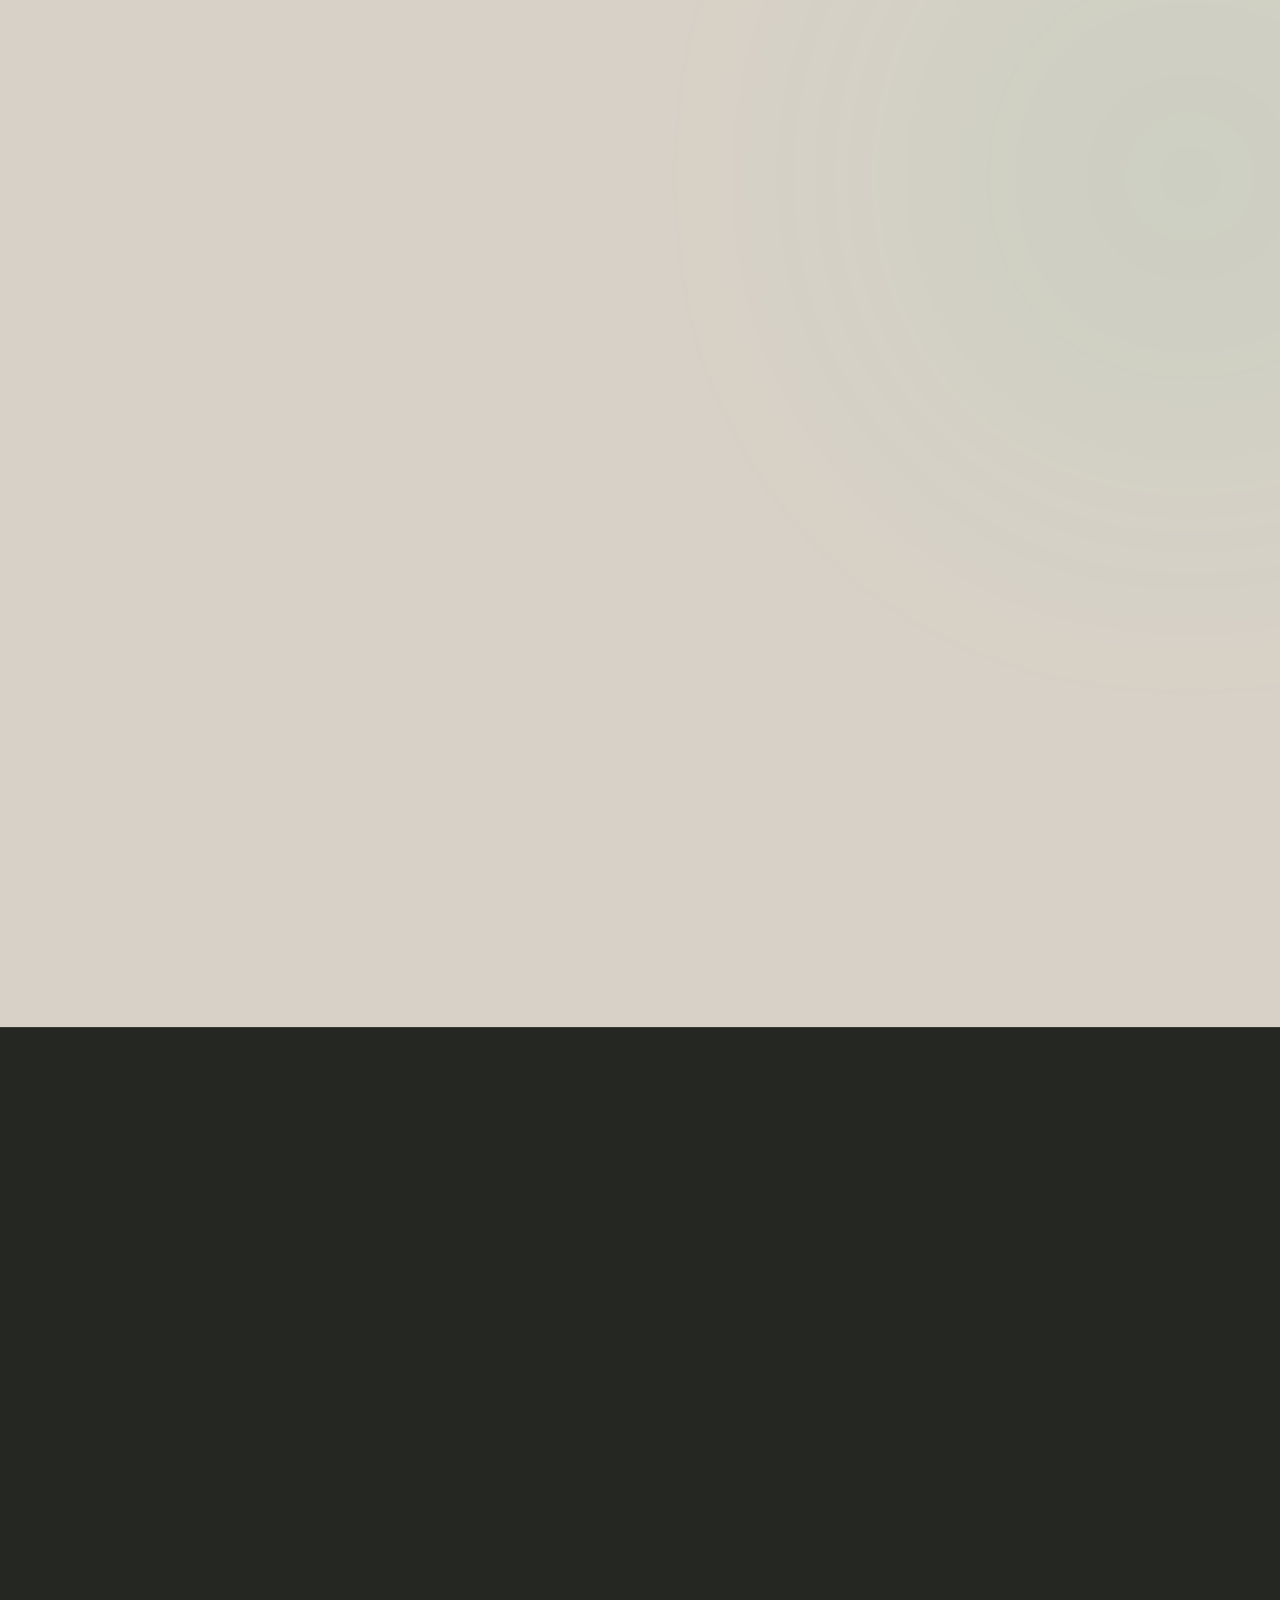
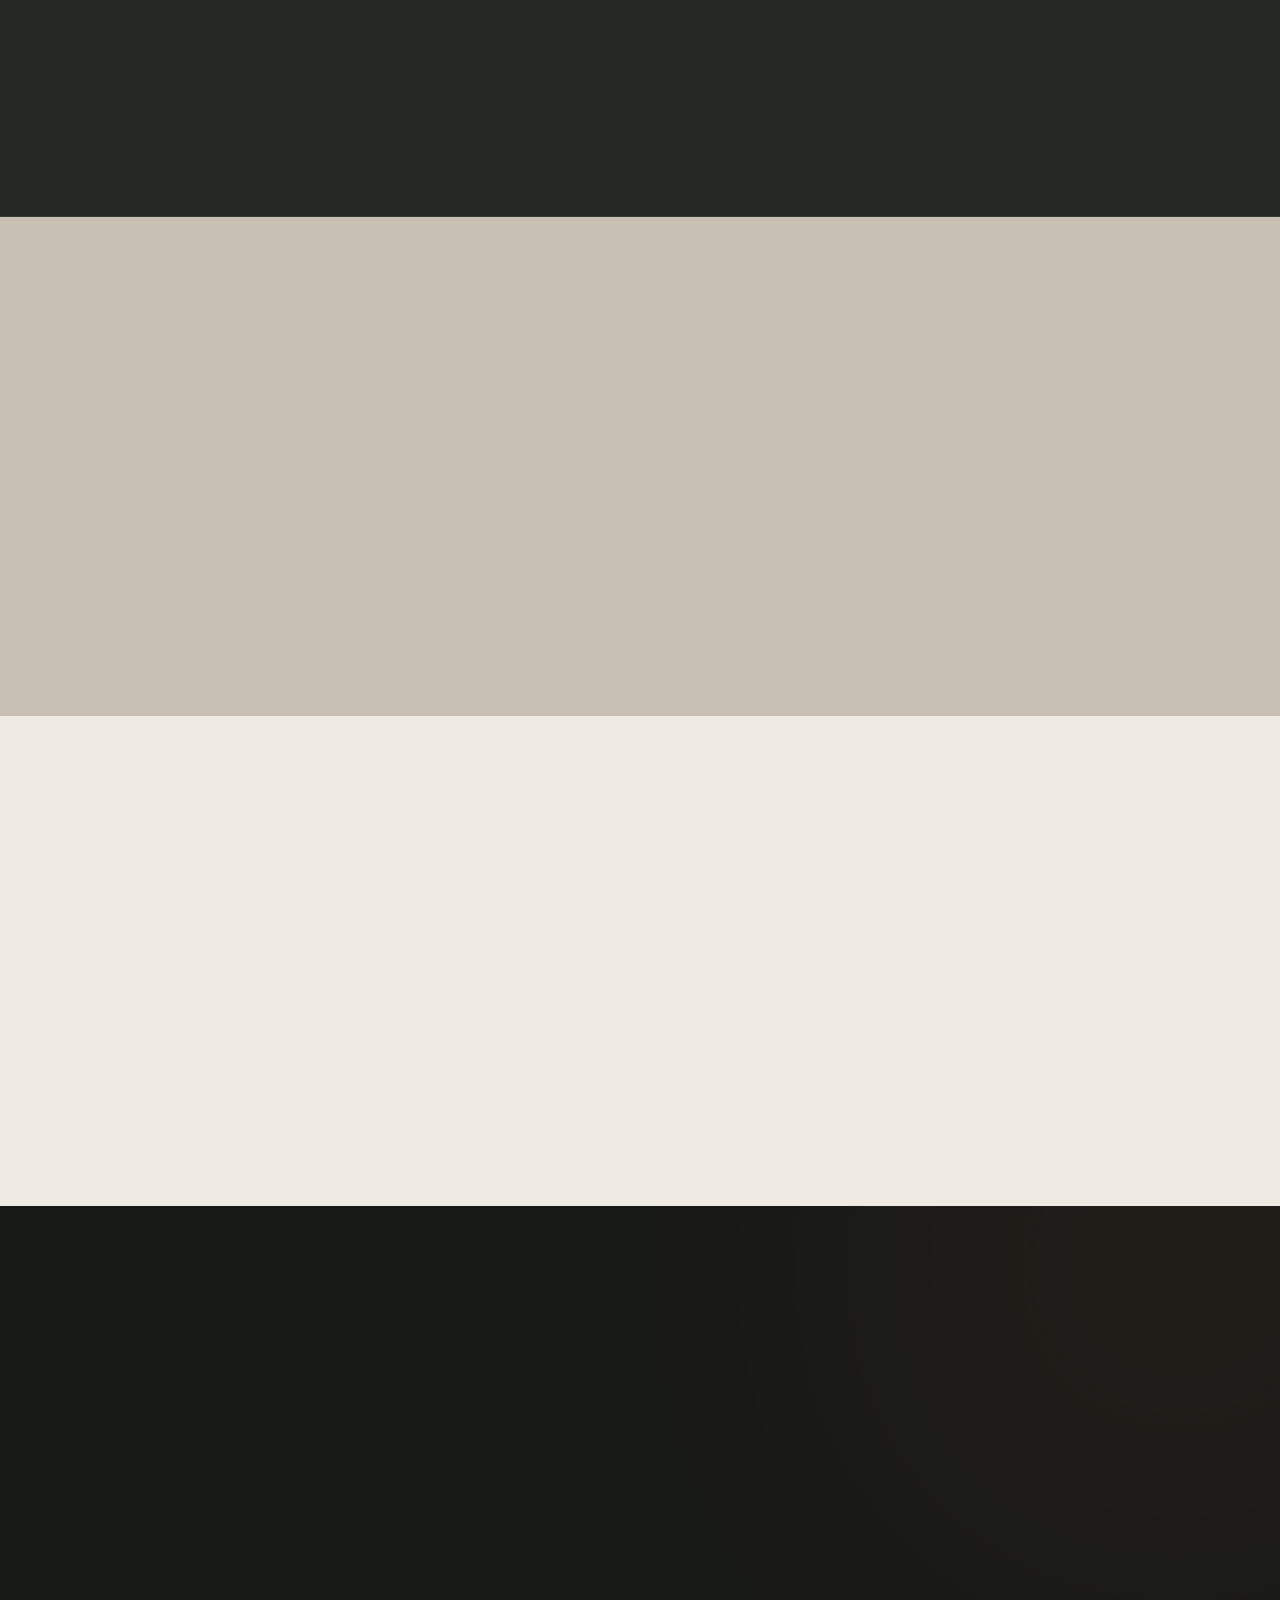
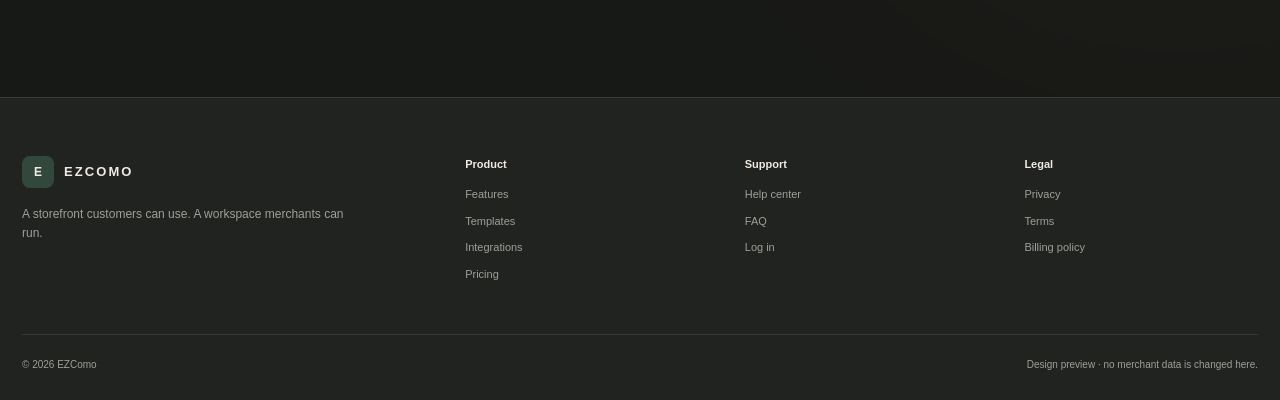
==== commit 7b85f248: "Publish hanging pendant lamp interaction" ====
--- a/index.html
+++ b/index.html
@@ -29,14 +29,14 @@
       <a href="#pricing" data-i18n="navPricing">Pricing</a>
     </nav>
     <div class="nav-actions">
-      <div class="nav-lamp" id="navLamp">
-        <button class="lamp-toggle" id="themeToggle" type="button" aria-label="Switch theme" aria-pressed="false">
-          <span class="lamp-pivot" aria-hidden="true"></span>
-          <span class="lamp-neck" aria-hidden="true"></span>
-          <span class="lamp-shade" aria-hidden="true"><i></i></span>
+      <div class="nav-lamp hanging-lamp" id="navLamp">
+        <span class="lamp-canopy" aria-hidden="true"></span>
+        <button class="lamp-toggle lamp-pendant" id="themeToggle" type="button" aria-label="Switch theme" aria-pressed="false">
+          <span class="lamp-cable" aria-hidden="true"></span>
+          <span class="lamp-shade" aria-hidden="true"><i></i><b></b></span>
           <span class="lamp-glow" aria-hidden="true"></span>
         </button>
-        <button class="lamp-pull" id="lampPull" type="button" aria-label="Pull lamp cord to switch theme">
+        <button class="lamp-pull" id="lampPull" type="button" aria-label="Pull hanging lamp cord to switch theme">
           <span class="lamp-cord" aria-hidden="true"></span>
           <span class="lamp-weight" aria-hidden="true"></span>
         </button>
--- a/styles.css
+++ b/styles.css
@@ -785,3 +785,113 @@
   .lamp-pull,.nav-lamp.lamp-react .lamp-neck,.nav-lamp.lamp-react .lamp-shade{animation:none!important}
   .lamp-glow{transition:none}
 }
+
+/* --- V6.4 hanging pendant lamp --- */
+.hanging-lamp{
+  width:72px;height:42px;flex:0 0 72px;position:relative;overflow:visible;z-index:95;
+}
+.hanging-lamp .lamp-canopy{
+  position:absolute;left:27px;top:-2px;width:28px;height:7px;border-radius:0 0 10px 10px;
+  background:#2a2e29;border:1px solid #4b5149;border-top:0;
+  box-shadow:0 4px 10px rgba(0,0,0,.18),inset 0 -1px rgba(240,235,226,.07);
+}
+.hanging-lamp .lamp-canopy:before{
+  content:"";position:absolute;left:11px;top:-4px;width:6px;height:6px;border-radius:50%;
+  background:#ae9461;box-shadow:0 0 0 3px rgba(174,148,97,.08);
+}
+.hanging-lamp .lamp-toggle{
+  position:absolute;left:17px;top:0;width:48px;height:146px;border:0;background:transparent;padding:0;
+  overflow:visible;cursor:pointer;transform-origin:50% 1px;transition:none;
+}
+.hanging-lamp .lamp-cable{
+  position:absolute;left:23px;top:0;width:2px;height:88px;border-radius:2px;
+  background:linear-gradient(#6d7068,#4b5049);
+  box-shadow:1px 0 rgba(240,235,226,.04);
+}
+.hanging-lamp .lamp-cable:after{
+  content:"";position:absolute;left:-3px;bottom:-4px;width:8px;height:8px;border-radius:50%;
+  background:#ae9461;border:1px solid #c2aa76;
+}
+.hanging-lamp .lamp-shade{
+  position:absolute;left:6px;top:84px;width:36px;height:28px;
+  border-radius:18px 18px 7px 7px;background:#33483d;border:1px solid #596b60;
+  transform:none;box-shadow:inset 0 2px rgba(240,235,226,.08),0 10px 20px rgba(0,0,0,.18);
+}
+.hanging-lamp .lamp-shade:before{
+  content:"";position:absolute;left:4px;right:4px;bottom:-5px;height:7px;border-radius:50%;
+  background:#171916;border:1px solid #657167;
+}
+.hanging-lamp .lamp-shade i{
+  position:absolute;left:12px;right:12px;bottom:-3px;height:5px;border-radius:50%;
+  background:#6d6f61;opacity:.5;
+}
+.hanging-lamp .lamp-shade b{
+  position:absolute;left:16px;top:-10px;width:4px;height:10px;border-radius:2px 2px 0 0;
+  background:#ae9461;
+}
+.hanging-lamp .lamp-glow{
+  position:absolute;left:-14px;top:106px;width:76px;height:62px;border-radius:50%;
+  background:radial-gradient(ellipse at 50% 0,rgba(190,160,96,.42),rgba(174,148,97,.16) 38%,transparent 72%);
+  filter:blur(7px);opacity:0;pointer-events:none;transition:opacity .28s ease;
+}
+.hanging-lamp.is-lit .lamp-shade{
+  background:#756f56;border-color:#ad965f;
+  box-shadow:inset 0 2px rgba(255,246,214,.16),0 12px 28px rgba(174,148,97,.22);
+}
+.hanging-lamp.is-lit .lamp-shade:before{background:#e2ca8c;border-color:#c3aa6e}
+.hanging-lamp.is-lit .lamp-shade i{background:#f1d899;opacity:1}
+.hanging-lamp.is-lit .lamp-glow{opacity:1}
+
+/* Separate pull chain hangs from the pendant, not from the navbar. */
+.hanging-lamp .lamp-pull{
+  left:50px;top:101px;width:24px;height:126px;transform-origin:50% 1px;
+  animation:lampIdle 5.6s ease-in-out infinite;
+}
+.hanging-lamp .lamp-cord{
+  left:11px;top:0;width:1px;height:101px;
+  background:linear-gradient(#8a877d,#62655e);
+}
+.hanging-lamp .lamp-weight{
+  left:6px;top:97px;width:11px;height:18px;border-radius:7px 7px 10px 10px;
+  background:#9b5845;border-color:#b46d58;
+}
+.hanging-lamp.is-lit .lamp-weight{background:#ae9461;border-color:#c8ae75}
+
+.hanging-lamp.lamp-react .lamp-toggle{animation:hangingLampNudge .82s cubic-bezier(.18,.82,.22,1)}
+@keyframes hangingLampNudge{
+  0%,100%{transform:rotate(0deg)}
+  24%{transform:rotate(3.8deg)}
+  54%{transform:rotate(-2.7deg)}
+  76%{transform:rotate(1.3deg)}
+}
+@keyframes lampIdle{0%,100%{transform:rotate(-1.5deg)}50%{transform:rotate(1.9deg)}}
+
+html[data-theme="light"] .hanging-lamp .lamp-canopy{background:#d8d1c6;border-color:#afa79b}
+html[data-theme="light"] .hanging-lamp .lamp-cable{background:linear-gradient(#85837a,#5f645d)}
+html[data-theme="light"] .hanging-lamp .lamp-shade{border-color:#59665c}
+
+/* Give the hanging object breathing room over the hero while preserving nav usability. */
+.site-nav{overflow:visible}
+.hero{padding-top:118px}
+
+@media(max-width:1020px){
+  .hanging-lamp{width:62px;flex-basis:62px}
+  .hanging-lamp .lamp-toggle{left:11px}
+  .hanging-lamp .lamp-pull{left:44px}
+}
+@media(max-width:700px){
+  .hanging-lamp{width:50px;flex-basis:50px}
+  .hanging-lamp .lamp-canopy{left:17px;width:24px}
+  .hanging-lamp .lamp-toggle{left:5px;height:116px}
+  .hanging-lamp .lamp-cable{height:63px}
+  .hanging-lamp .lamp-shade{top:59px;width:32px;height:25px;left:8px}
+  .hanging-lamp .lamp-glow{top:80px;width:62px;height:48px;left:-7px}
+  .hanging-lamp .lamp-pull{left:35px;top:76px;height:98px}
+  .hanging-lamp .lamp-cord{height:76px}
+  .hanging-lamp .lamp-weight{top:73px}
+  .hero{padding-top:100px}
+}
+@media(prefers-reduced-motion:reduce){
+  .hanging-lamp .lamp-pull,.hanging-lamp.lamp-react .lamp-toggle{animation:none!important}
+  .hanging-lamp .lamp-toggle{transform:none!important}
+}
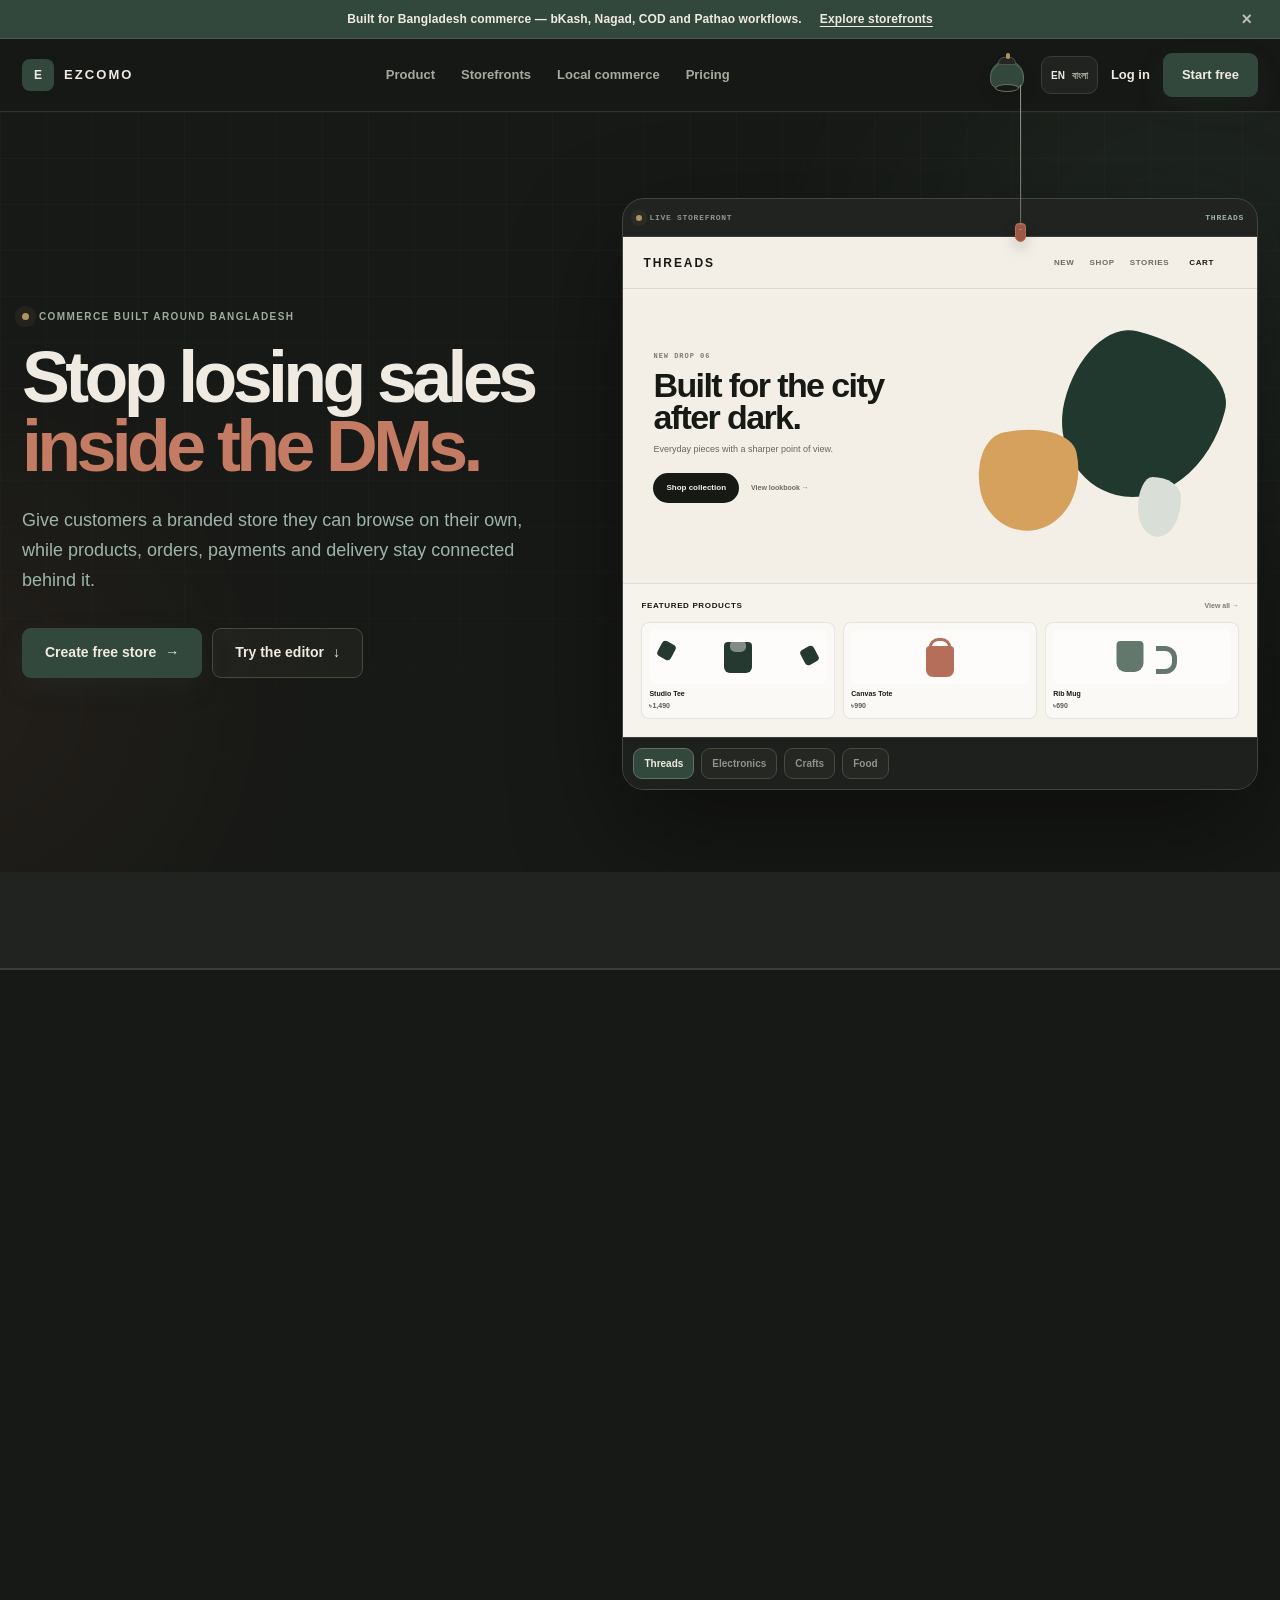
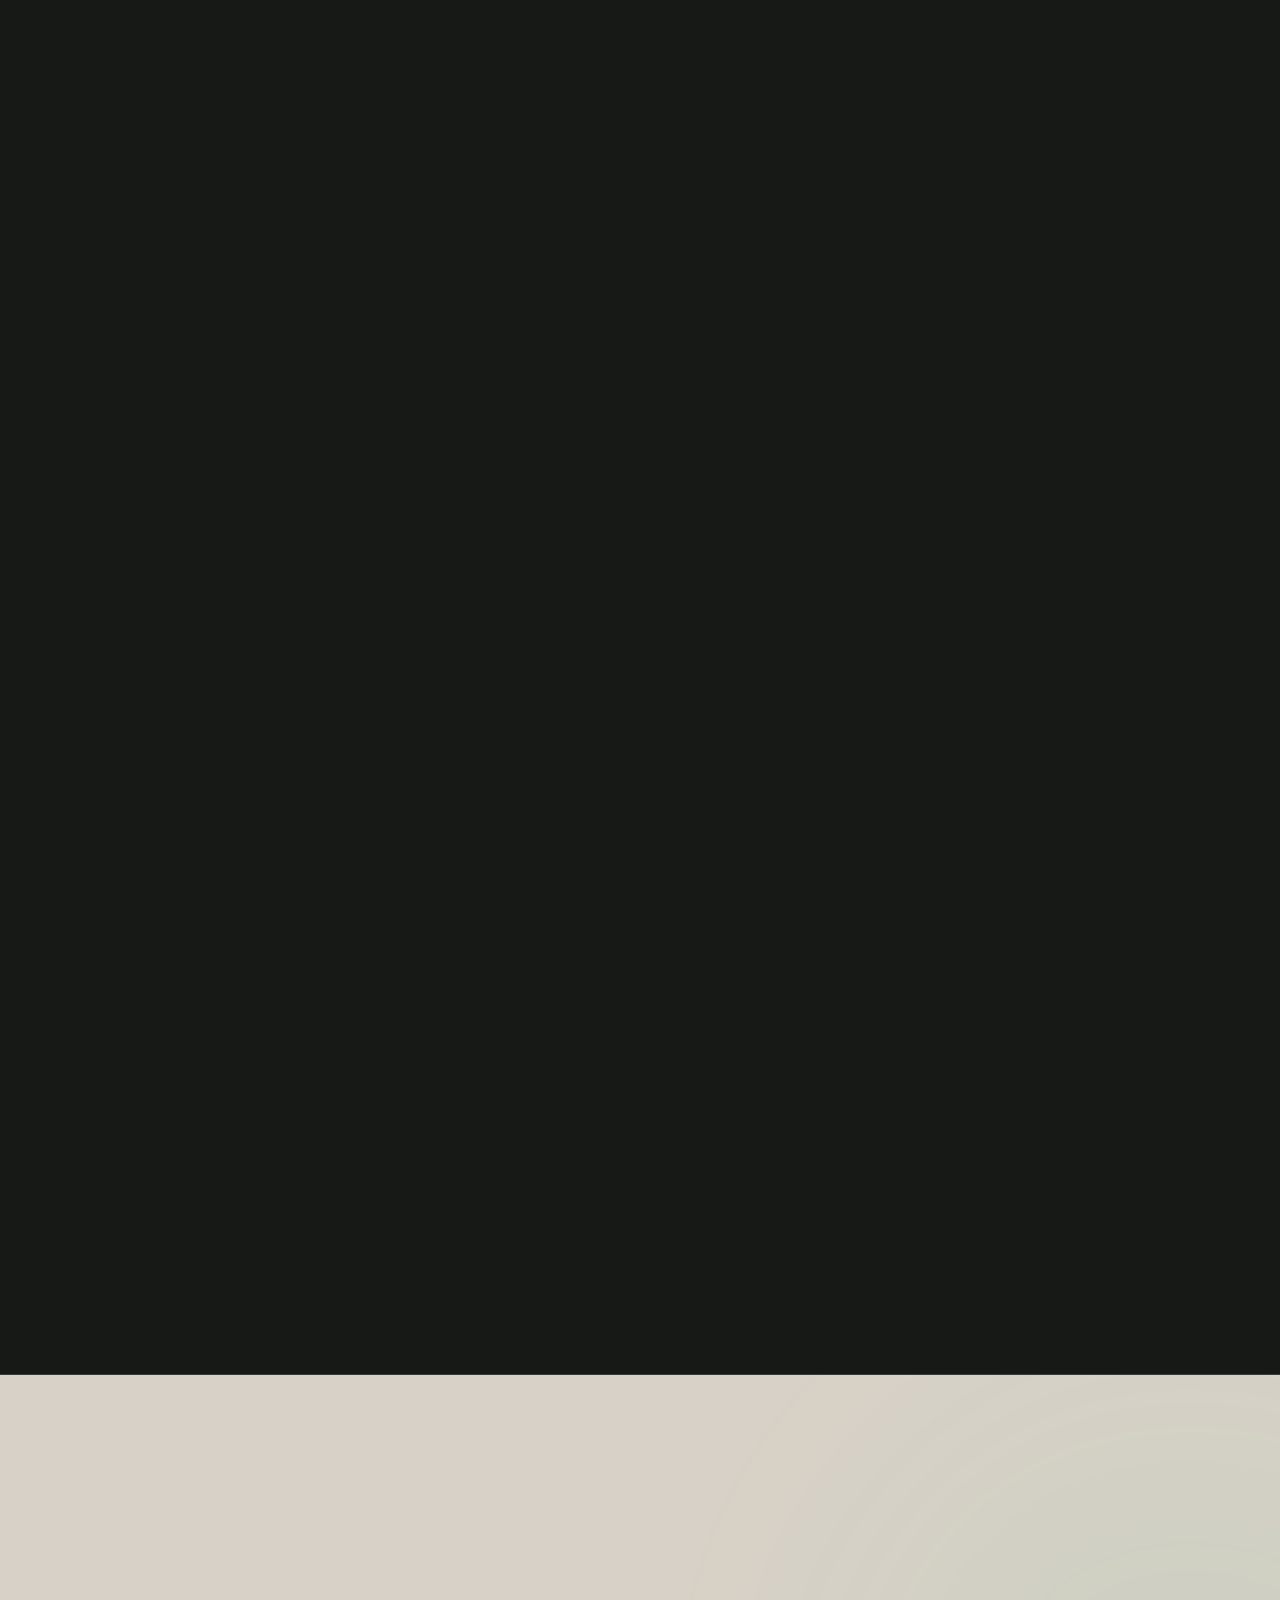
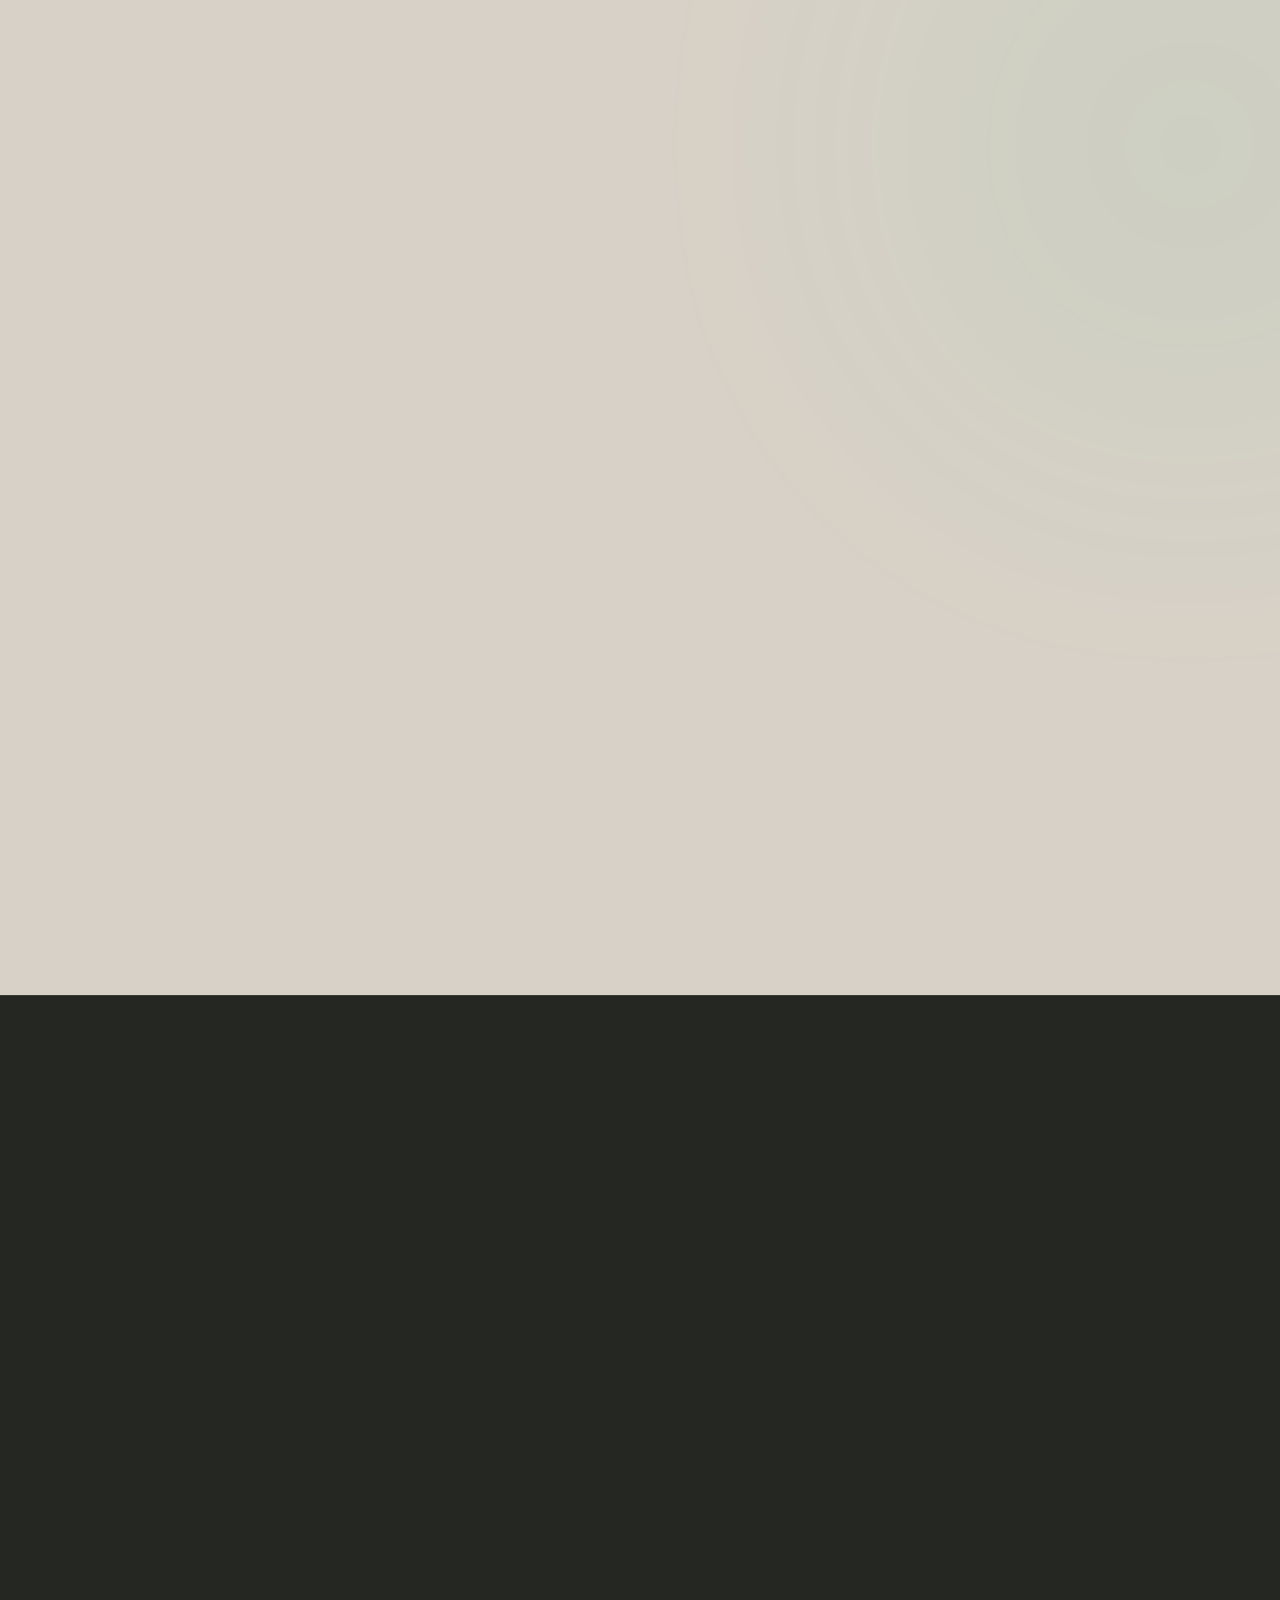
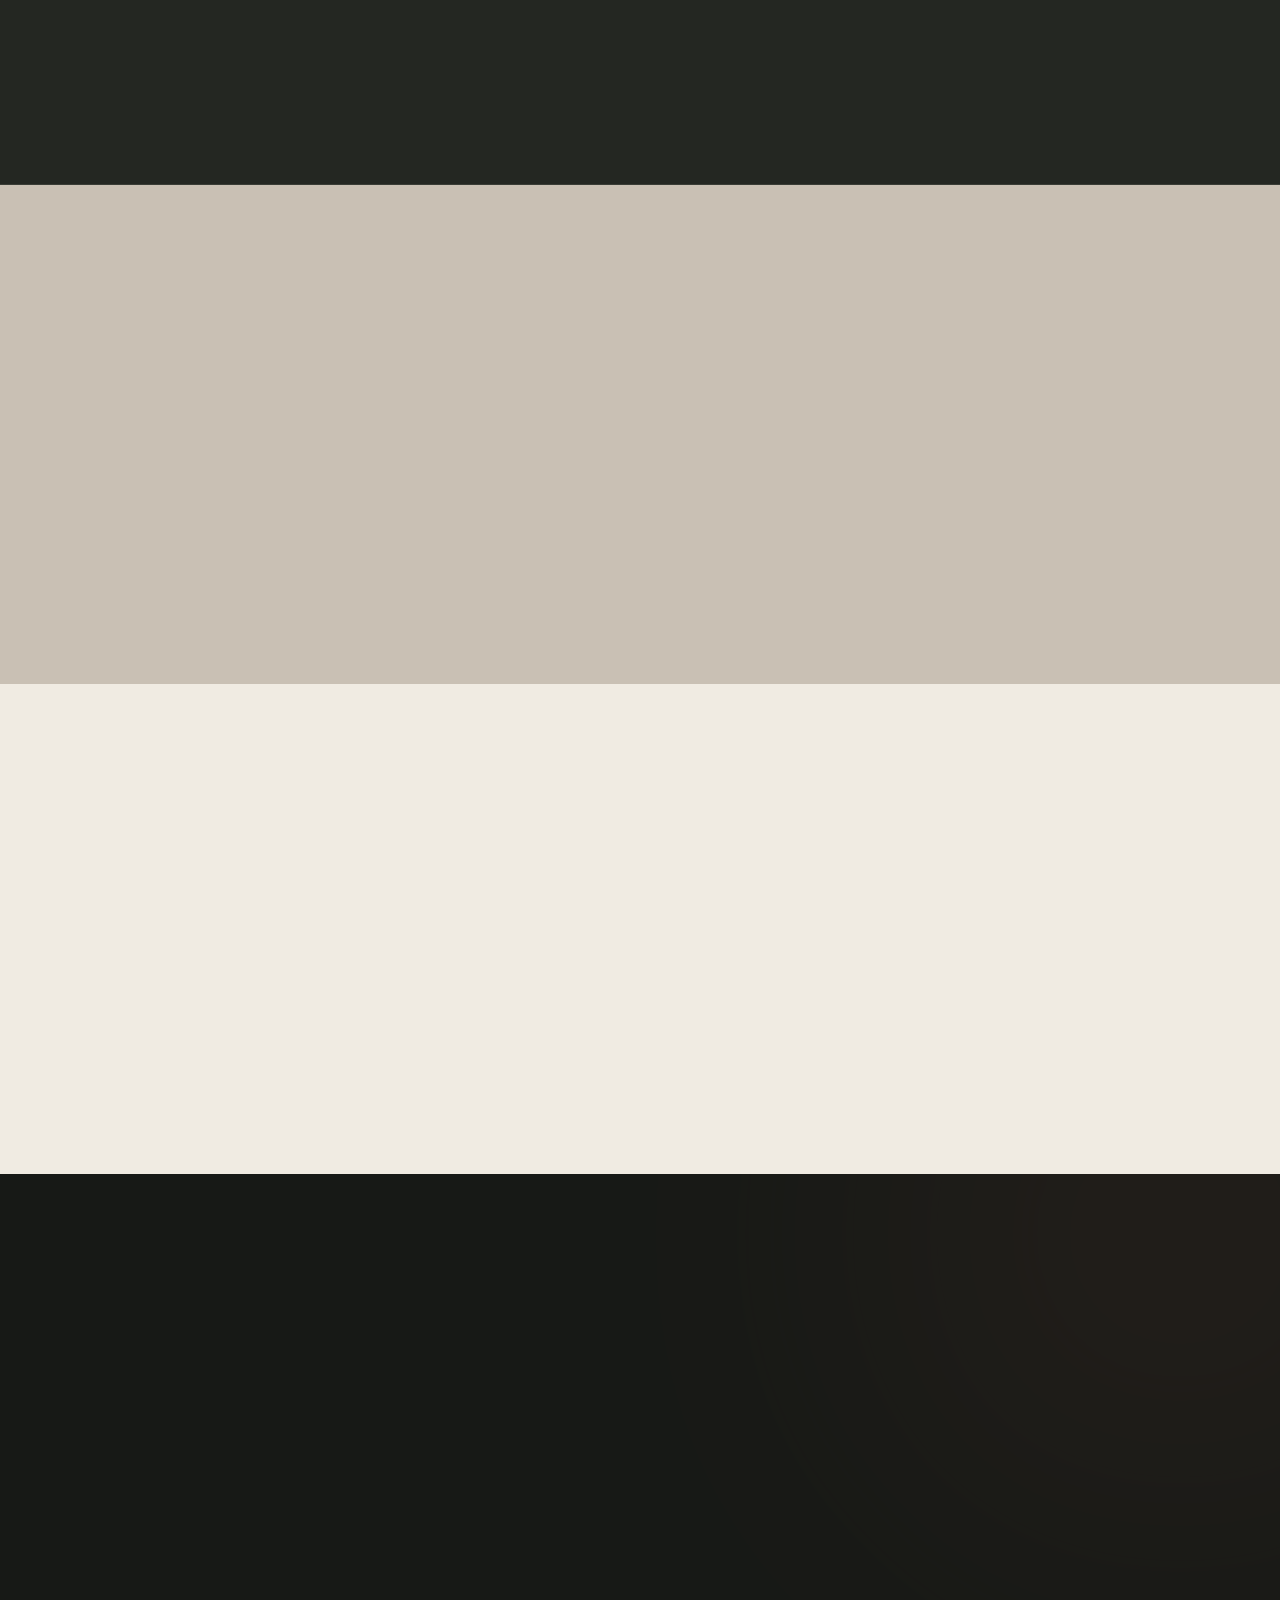
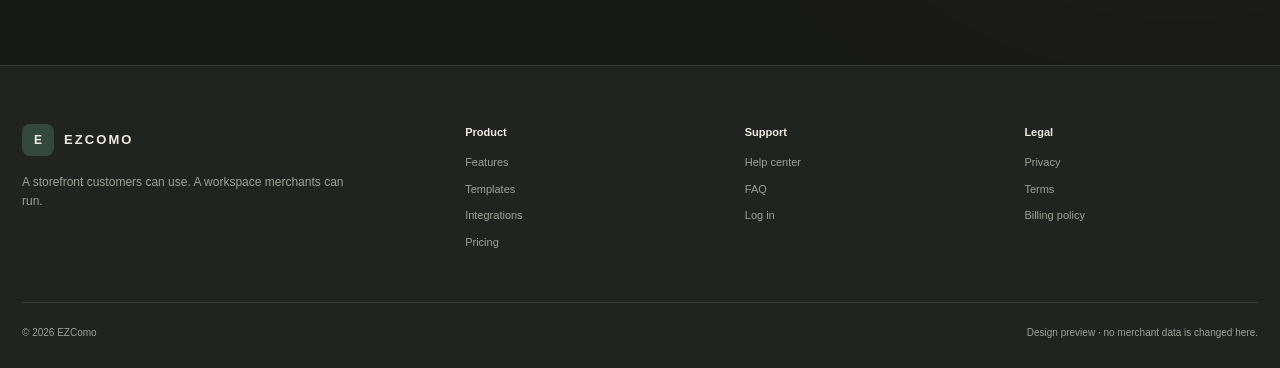
==== commit be17b3ca: "Restore sections and navbar lamp rope" ====
--- a/index.html
+++ b/index.html
@@ -29,14 +29,12 @@
       <a href="#pricing" data-i18n="navPricing">Pricing</a>
     </nav>
     <div class="nav-actions">
-      <div class="nav-lamp hanging-lamp" id="navLamp">
-        <span class="lamp-canopy" aria-hidden="true"></span>
-        <button class="lamp-toggle lamp-pendant" id="themeToggle" type="button" aria-label="Switch theme" aria-pressed="false">
-          <span class="lamp-cable" aria-hidden="true"></span>
-          <span class="lamp-shade" aria-hidden="true"><i></i><b></b></span>
+      <div class="nav-lamp navbar-lamp" id="navLamp">
+        <button class="lamp-toggle" id="themeToggle" type="button" aria-label="Switch theme" aria-pressed="false">
+          <span class="lamp-fixture" aria-hidden="true"><i></i><b></b></span>
           <span class="lamp-glow" aria-hidden="true"></span>
         </button>
-        <button class="lamp-pull" id="lampPull" type="button" aria-label="Pull hanging lamp cord to switch theme">
+        <button class="lamp-pull" id="lampPull" type="button" aria-label="Pull lamp cord to switch theme">
           <span class="lamp-cord" aria-hidden="true"></span>
           <span class="lamp-weight" aria-hidden="true"></span>
         </button>
--- a/styles.css
+++ b/styles.css
@@ -895,3 +895,39 @@
   .hanging-lamp .lamp-pull,.hanging-lamp.lamp-react .lamp-toggle{animation:none!important}
   .hanging-lamp .lamp-toggle{transform:none!important}
 }
+
+/* --- V6.5 navbar lamp + hanging rope restoration --- */
+.navbar-lamp{position:relative;width:50px;height:42px;flex:0 0 50px;overflow:visible;z-index:96}
+.navbar-lamp .lamp-toggle{position:absolute;inset:0;width:50px;height:42px;border:0;background:transparent;padding:0;cursor:pointer;overflow:visible;transform:none!important}
+.navbar-lamp .lamp-fixture{position:absolute;left:8px;top:6px;width:34px;height:29px;border-radius:17px 17px 9px 9px;background:#33483d;border:1px solid #5b6b60;box-shadow:inset 0 2px rgba(240,235,226,.09),0 7px 15px rgba(0,0,0,.13)}
+.navbar-lamp .lamp-fixture:before{content:"";position:absolute;left:7px;right:7px;top:-4px;height:6px;border-radius:6px 6px 2px 2px;background:#242722;border:1px solid #4c524b}
+.navbar-lamp .lamp-fixture:after{content:"";position:absolute;left:4px;right:4px;bottom:-4px;height:6px;border-radius:50%;background:#171916;border:1px solid #677168}
+.navbar-lamp .lamp-fixture i{position:absolute;left:12px;right:12px;bottom:-2px;height:4px;border-radius:50%;background:#78796b;opacity:.55}
+.navbar-lamp .lamp-fixture b{position:absolute;left:15px;top:-8px;width:4px;height:6px;border-radius:2px;background:#ae9461}
+.navbar-lamp .lamp-glow{position:absolute;left:-4px;top:27px;width:58px;height:40px;border-radius:50%;background:radial-gradient(ellipse at 50% 0,rgba(190,160,96,.38),rgba(174,148,97,.13) 42%,transparent 74%);filter:blur(6px);opacity:0;pointer-events:none;transition:opacity .28s ease}
+.navbar-lamp.is-lit .lamp-fixture{background:#756f56;border-color:#ad965f;box-shadow:inset 0 2px rgba(255,246,214,.18),0 8px 19px rgba(174,148,97,.18)}
+.navbar-lamp.is-lit .lamp-fixture:after{background:#e4cb8b;border-color:#c3aa6e}.navbar-lamp.is-lit .lamp-fixture i{background:#f0d797;opacity:1}.navbar-lamp.is-lit .lamp-glow{opacity:1}
+
+.navbar-lamp .lamp-pull{position:absolute;left:27px;top:31px;width:24px;height:168px;border:0;background:transparent;padding:0;cursor:grab;z-index:100;transform-origin:50% 1px;touch-action:none;animation:navbarCordIdle 5.8s ease-in-out infinite}
+.navbar-lamp .lamp-pull.dragging,.navbar-lamp .lamp-pull.physics-active{animation:none}
+.navbar-lamp .lamp-cord{position:absolute;left:11px;top:0;width:1px;height:142px;background:linear-gradient(#949186,#666960);transform:scaleY(var(--cord-stretch,1));transform-origin:top center;box-shadow:1px 0 rgba(240,235,226,.05)}
+.navbar-lamp .lamp-weight{position:absolute;left:6px;top:138px;width:11px;height:19px;border-radius:7px 7px 10px 10px;background:#9b5845;border:1px solid #b46d58;box-shadow:0 7px 14px rgba(0,0,0,.18),inset 0 1px rgba(240,235,226,.12)}
+.navbar-lamp .lamp-weight:after{content:"";position:absolute;left:3px;right:3px;top:5px;height:1px;background:rgba(240,235,226,.28)}
+.navbar-lamp.is-lit .lamp-weight{background:#ae9461;border-color:#c8ae75}
+.navbar-lamp .lamp-pull:hover .lamp-weight{box-shadow:0 9px 17px rgba(0,0,0,.22),0 0 0 4px rgba(174,148,97,.09)}
+.navbar-lamp.lamp-react .lamp-fixture{animation:navbarLampClick .56s cubic-bezier(.2,.8,.2,1)}
+@keyframes navbarCordIdle{0%,100%{transform:rotate(-1.2deg)}50%{transform:rotate(1.55deg)}}
+@keyframes navbarLampClick{0%,100%{transform:none}42%{transform:translateY(1px) scale(.96)}72%{transform:translateY(-1px) scale(1.02)}}
+html[data-theme="light"] .navbar-lamp .lamp-fixture{border-color:#68736a}
+html[data-theme="light"] .navbar-lamp .lamp-fixture:before{background:#bbb3a7;border-color:#a29b90}
+html[data-theme="light"] .navbar-lamp .lamp-cord{background:linear-gradient(#77746b,#555b54)}
+
+.hero{padding-top:86px}
+@media(max-width:700px){
+  .navbar-lamp{width:44px;flex-basis:44px}.navbar-lamp .lamp-toggle{width:44px}.navbar-lamp .lamp-fixture{left:6px;width:31px;height:27px}
+  .navbar-lamp .lamp-pull{left:23px;top:30px;height:126px}.navbar-lamp .lamp-cord{height:102px}.navbar-lamp .lamp-weight{top:98px}
+  .hero{padding-top:58px}
+}
+@media(prefers-reduced-motion:reduce){
+  .navbar-lamp .lamp-pull,.navbar-lamp.lamp-react .lamp-fixture{animation:none!important}.navbar-lamp .lamp-glow{transition:none}
+}
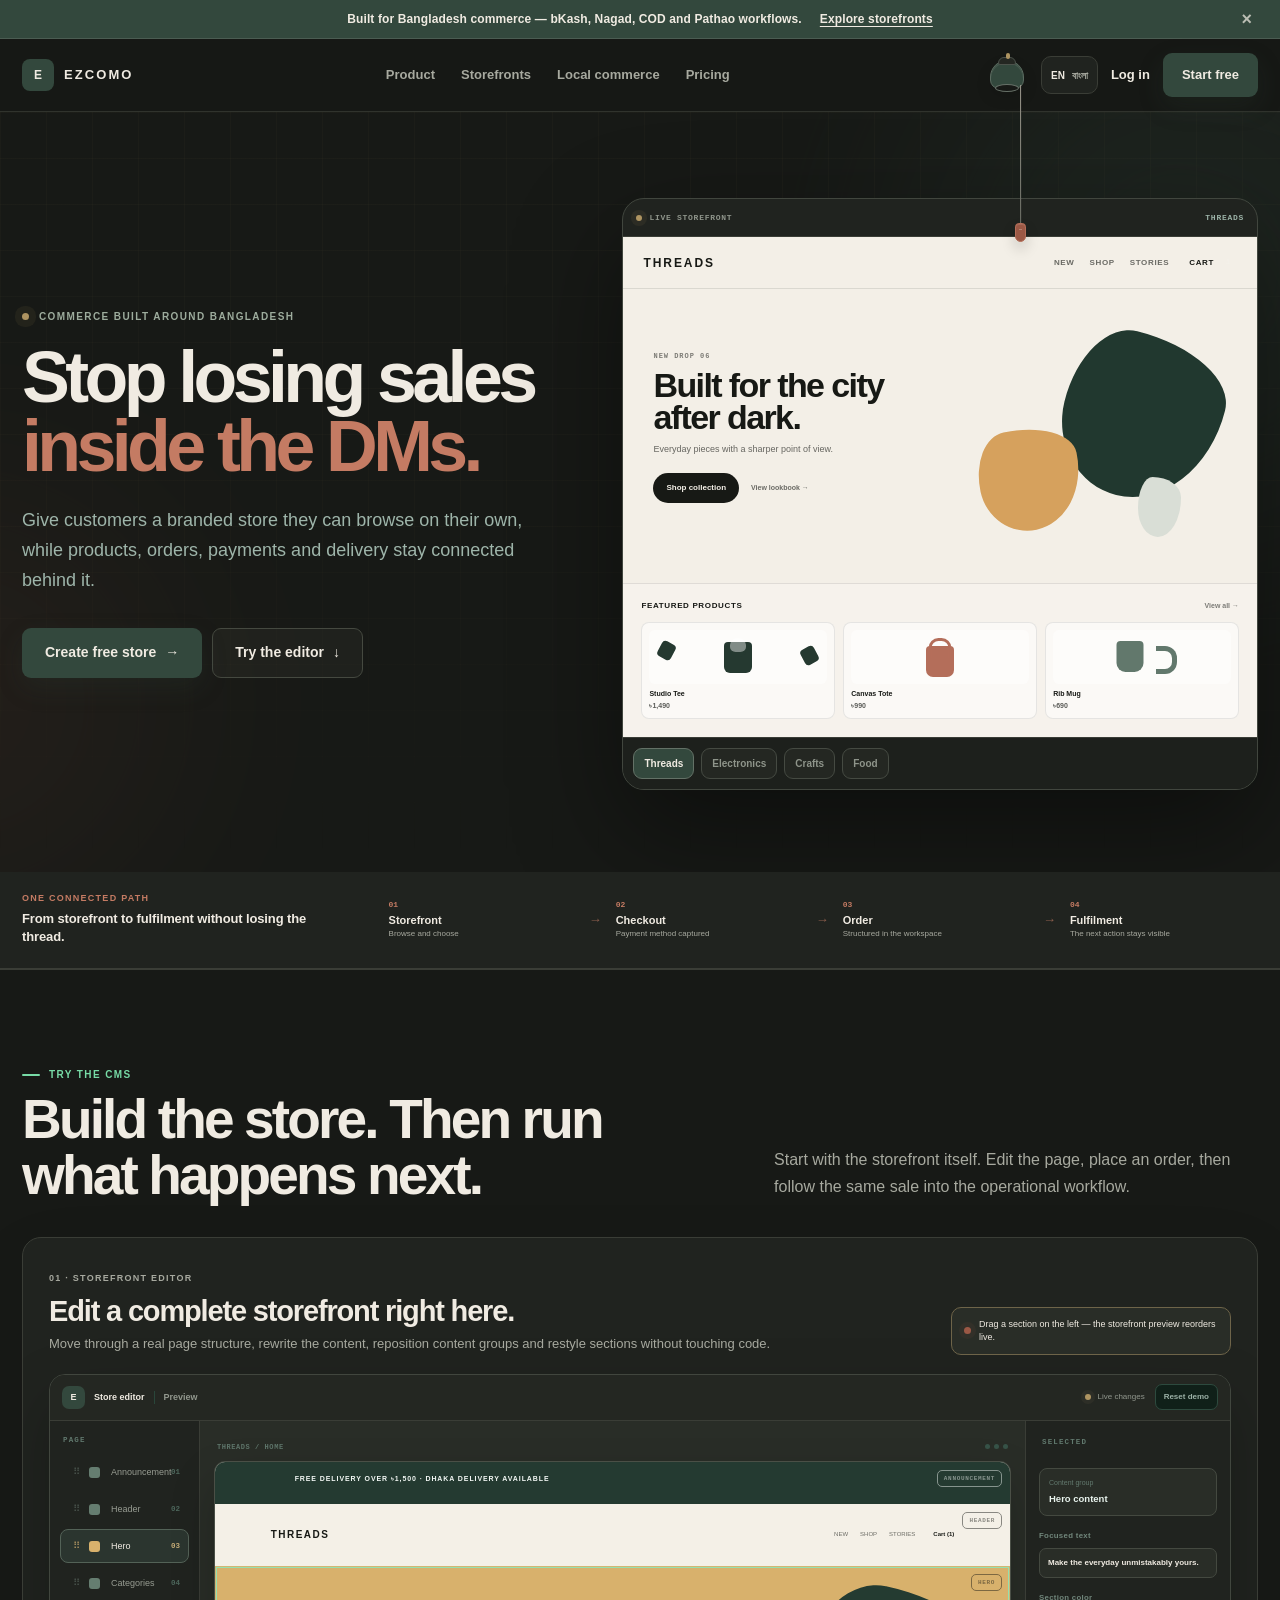
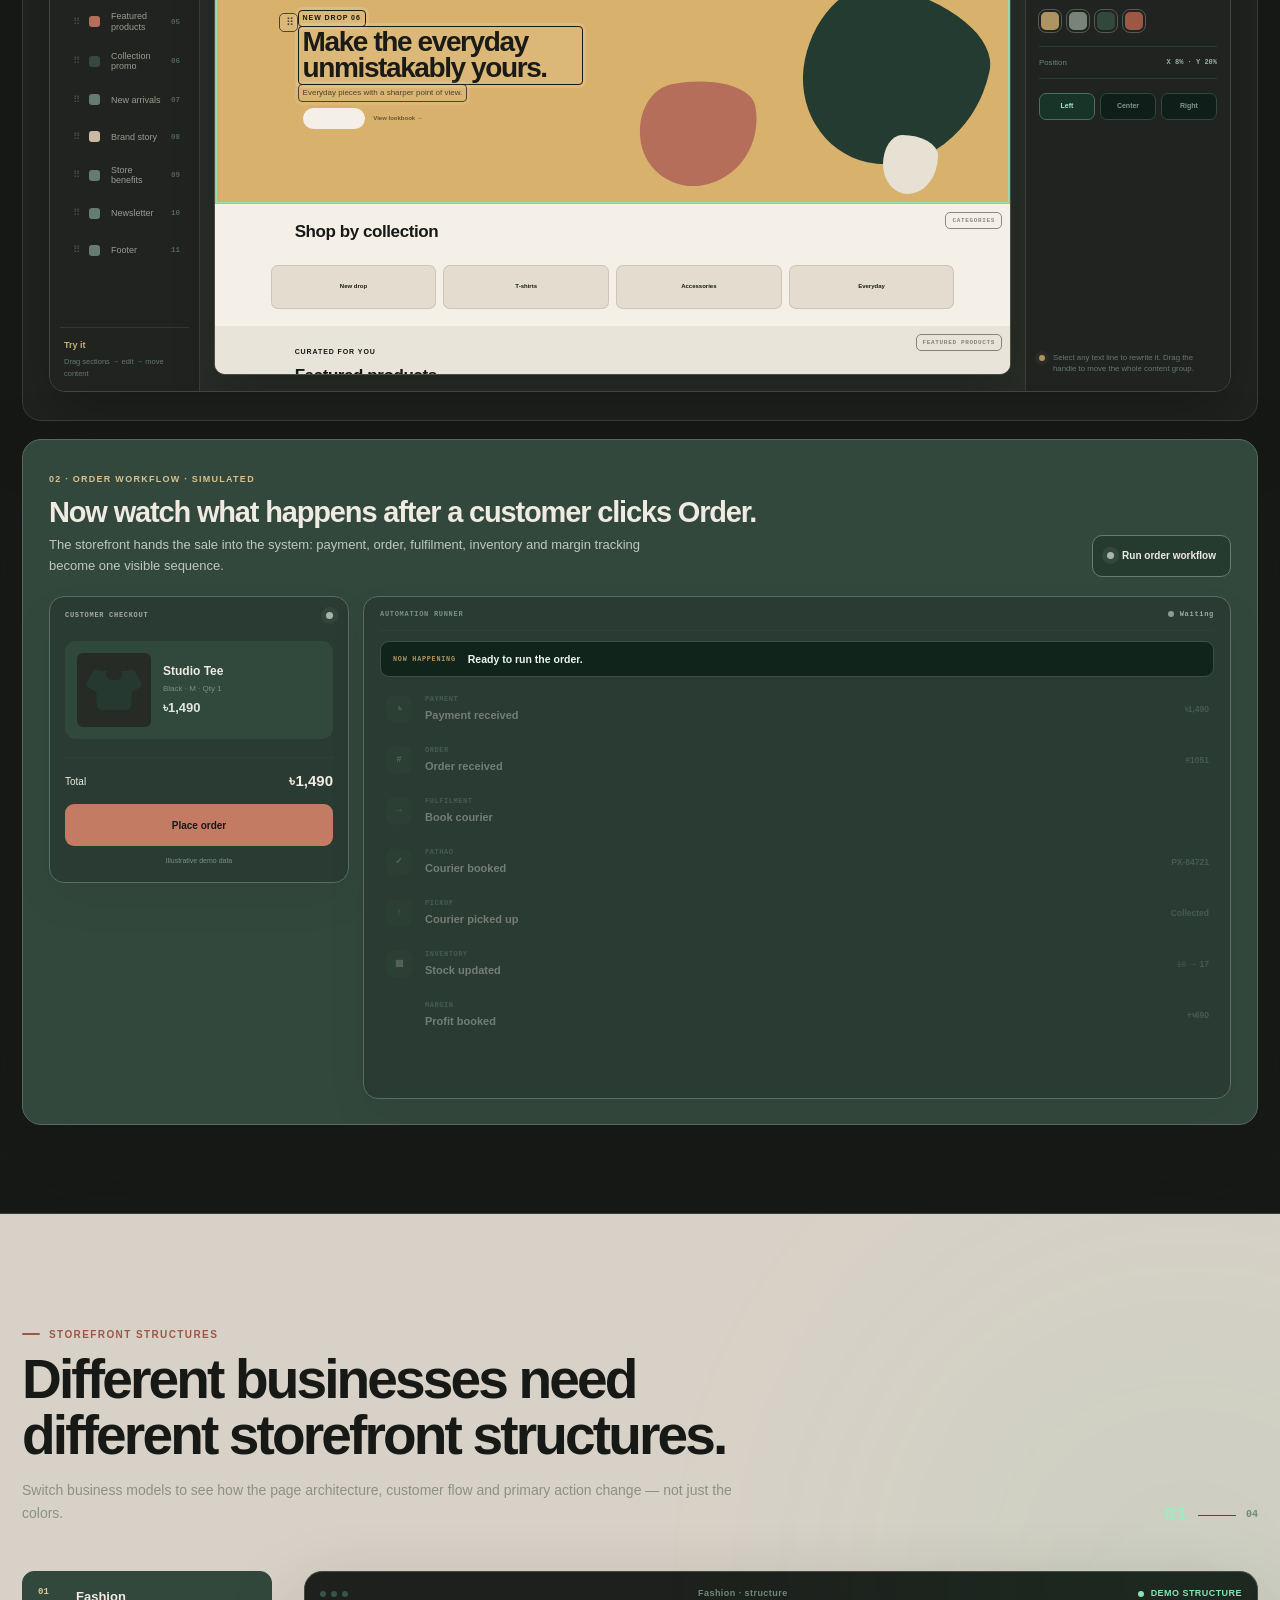
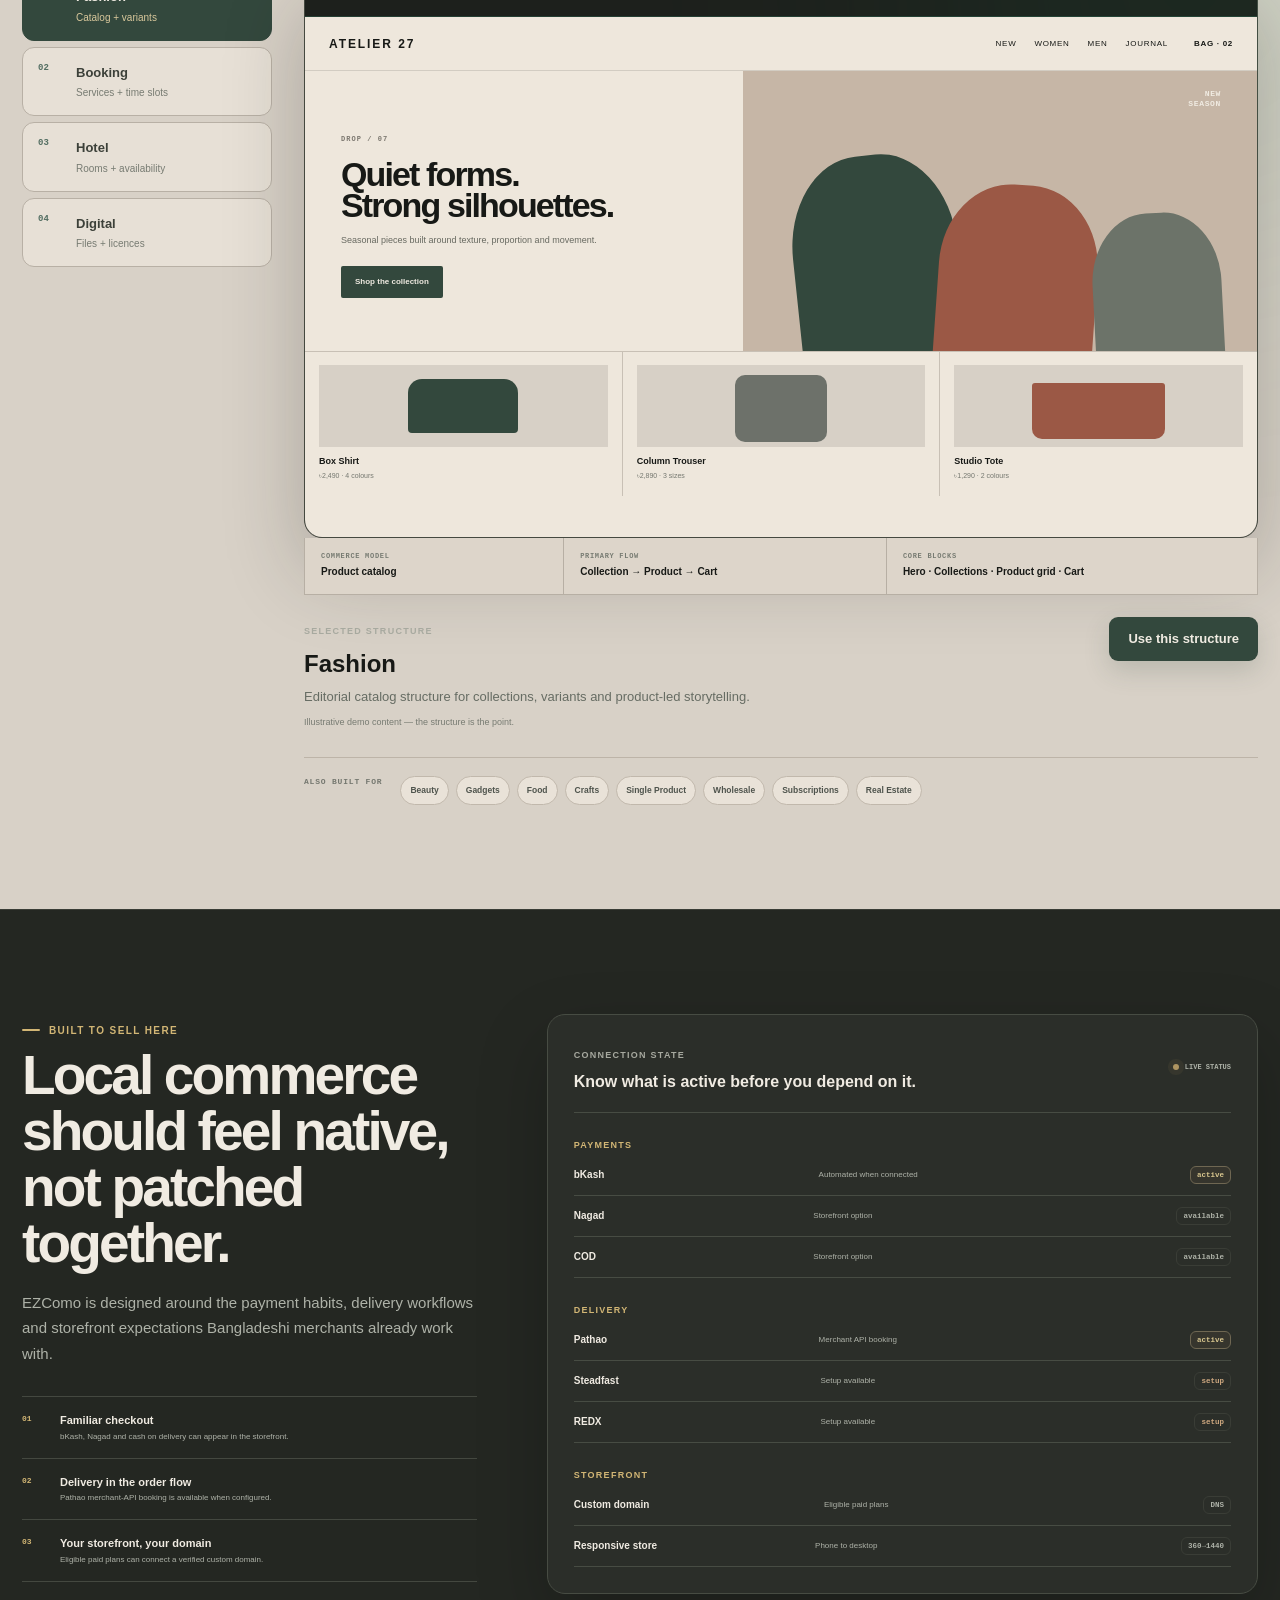
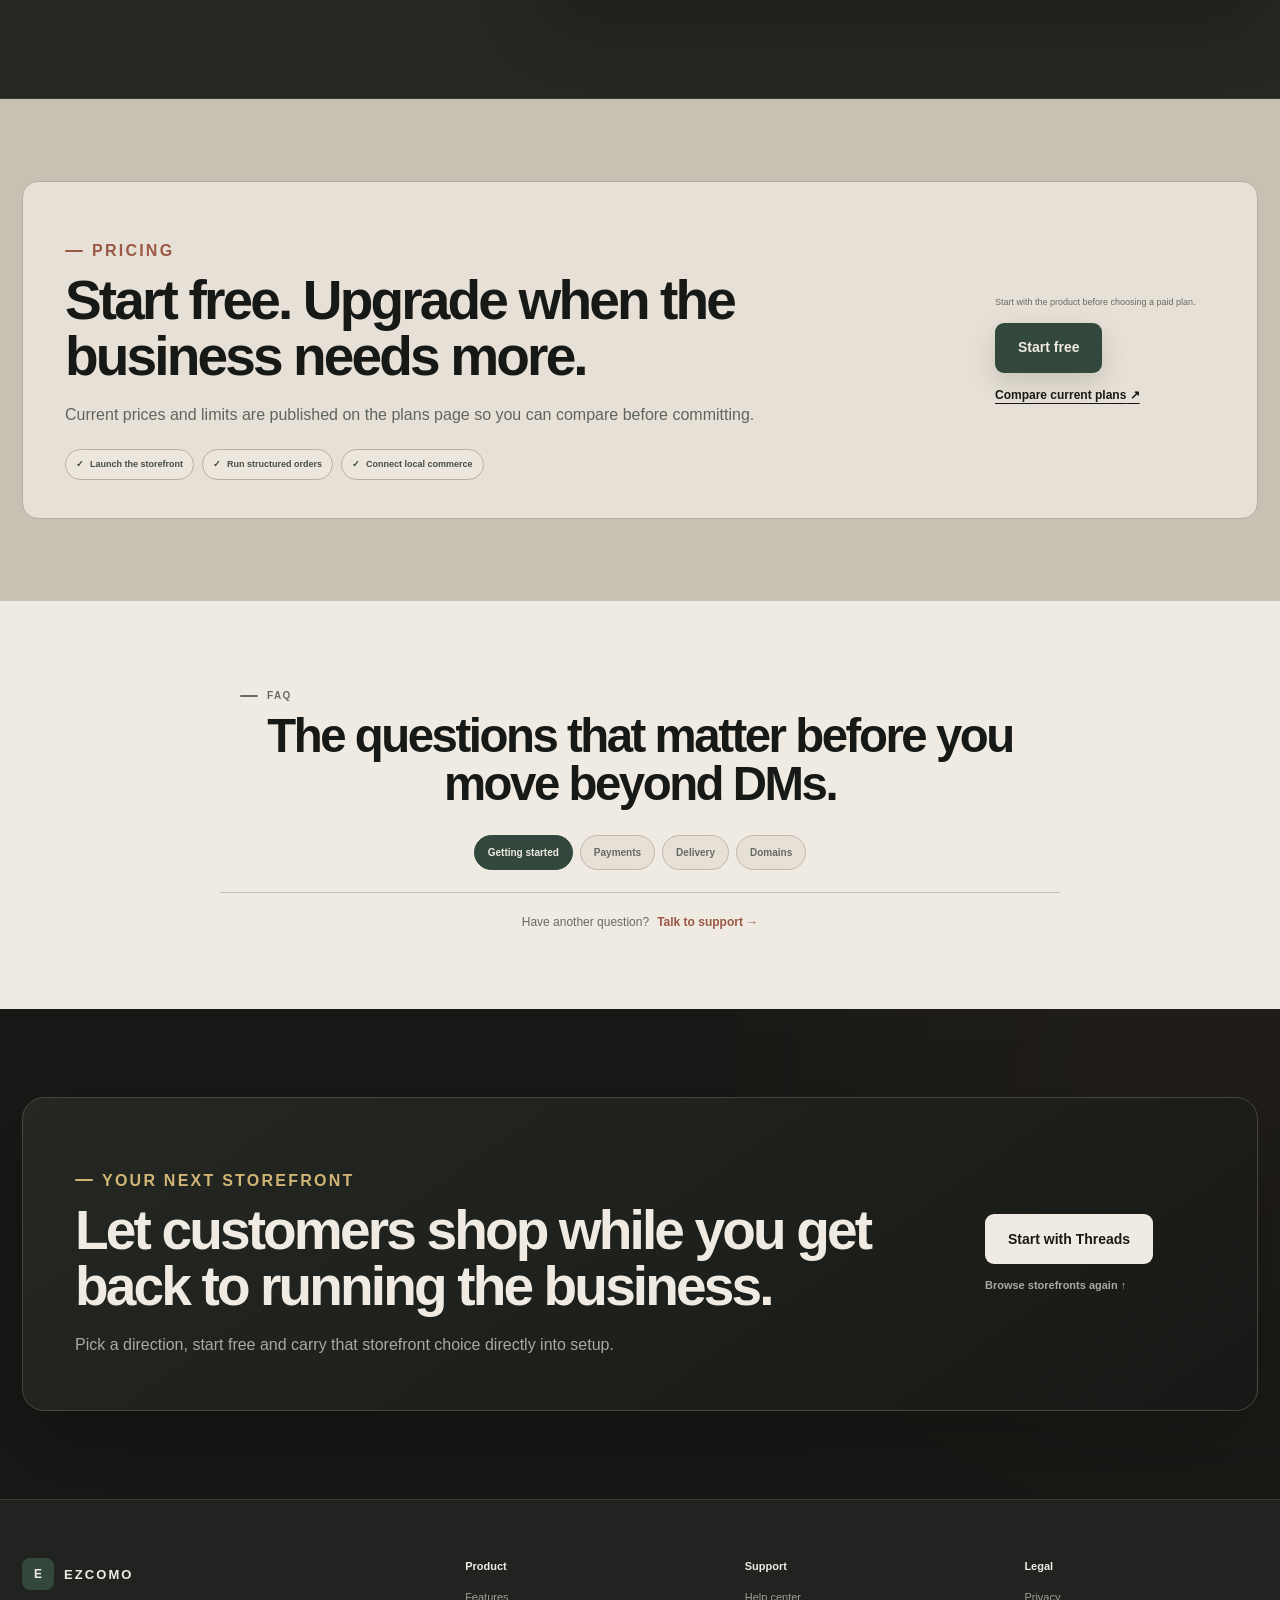
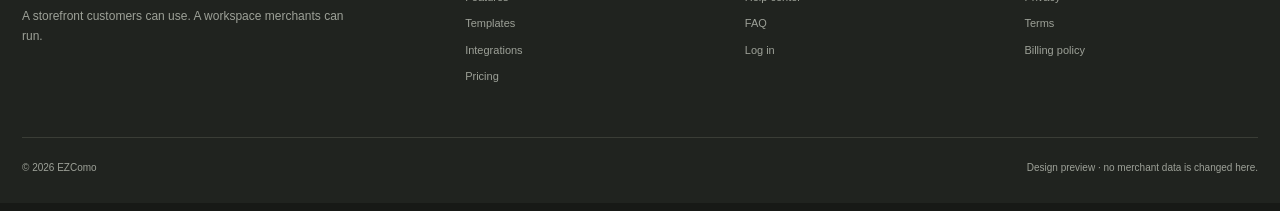
==== commit 82f60ac7: "Publish final homepage refinement pass" ====
--- a/index.html
+++ b/index.html
@@ -134,7 +134,7 @@
     <article class="product-story-card editor-story reveal" data-spotlight>
       <div class="story-card-head">
         <div><span class="mini-label" data-i18n="builderLabel">01 · STOREFRONT EDITOR</span><h3 data-i18n="builderTitle">Edit a complete storefront right here.</h3><p data-i18n="builderCopy">Move through a real page structure, rewrite the content, reposition content groups and restyle sections without touching code.</p></div>
-        <div class="story-card-note"><i></i><span data-i18n="builderHint">Try changing the hero, then jump to Featured products.</span></div>
+        <div class="story-card-note editor-interaction-cue"><i></i><span data-i18n="builderHint">Drag a section on the left — the storefront preview reorders live.</span></div>
       </div>
 
       <div class="product-shot ui-shot builder-ui editor-demo" id="editorDemo">
@@ -303,6 +303,7 @@
         </div>
         <div class="workflow-runner">
           <div class="runner-top"><span data-i18n="automationRunner">AUTOMATION RUNNER</span><div><i></i><b id="workflowStatus">Waiting</b></div></div>
+          <div class="workflow-now" id="workflowNowPanel"><small data-i18n="workflowNowLabel">NOW HAPPENING</small><strong id="workflowNow" data-i18n="workflowNowReady">Ready to run the order.</strong></div>
           <div class="workflow-steps">
             <div class="workflow-step" data-step="payment"><span class="step-icon">৳</span><div><small data-i18n="stepPayment">PAYMENT</small><strong data-i18n="stepPaymentTitle">Payment received</strong></div><em>৳1,490</em></div>
             <div class="workflow-step" data-step="order"><span class="step-icon">#</span><div><small data-i18n="stepOrder">ORDER</small><strong data-i18n="stepOrderTitle">Order received</strong></div><em>#1051</em></div>
@@ -419,6 +420,7 @@
           <div><span class="mini-label" data-i18n="selectedDirection">SELECTED STRUCTURE</span><h3 id="templateTitle">Fashion</h3><p id="templateDescription">Editorial catalog structure for collections, variants and product-led storytelling.</p><small class="direction-note" data-i18n="directionNote">Illustrative demo content — the structure is the point.</small></div>
           <div><a class="btn btn-primary" data-signup id="templateSignup" href="https://ezcomo.shop/signup?template=fashion" data-i18n="useTemplate">Use this structure</a></div>
         </div>
+        <div class="template-breadth"><span data-i18n="moreStructures">Also built for</span><div><b>Beauty</b><b>Gadgets</b><b>Food</b><b>Crafts</b><b>Single Product</b><b>Wholesale</b><b>Subscriptions</b><b>Real Estate</b></div></div>
       </div>
     </div>
   </div>
@@ -461,8 +463,13 @@
 
 <section class="section pricing-section" id="pricing">
   <div class="shell pricing-panel reveal">
-    <div><p class="kicker" data-i18n="pricingKicker">Pricing</p><h2 data-i18n="pricingTitle">Start free. Upgrade when the business needs more.</h2><p data-i18n="pricingCopy">Current prices and limits are published on the plans page so you can compare before committing.</p></div>
-    <div class="pricing-actions"><a class="btn btn-primary btn-large" data-signup href="https://ezcomo.shop/signup?template=threads" data-i18n="startFree">Start free</a><a class="text-link" href="https://ezcomo.shop/plans"><span data-i18n="comparePlans">Compare current plans</span> ↗</a></div>
+    <div>
+      <p class="kicker" data-i18n="pricingKicker">Pricing</p>
+      <h2 data-i18n="pricingTitle">Start free. Upgrade when the business needs more.</h2>
+      <p data-i18n="pricingCopy">Current prices and limits are published on the plans page so you can compare before committing.</p>
+      <div class="pricing-points" aria-label="What you can build with EZComo"><span data-i18n="pricingPointStore">Launch the storefront</span><span data-i18n="pricingPointOrders">Run structured orders</span><span data-i18n="pricingPointLocal">Connect local commerce</span></div>
+    </div>
+    <div class="pricing-actions"><small data-i18n="pricingActionNote">Start with the product before choosing a paid plan.</small><a class="btn btn-primary btn-large" data-signup href="https://ezcomo.shop/signup?template=threads" data-i18n="startFree">Start free</a><a class="text-link" href="https://ezcomo.shop/plans"><span data-i18n="comparePlans">Compare current plans</span> ↗</a></div>
   </div>
 </section>
 
--- a/styles.css
+++ b/styles.css
@@ -66,7 +66,7 @@
 .closing-section{position:relative;overflow:hidden;background:#07110e;color:#eef8f2;padding:88px 0}.closing-ambient{position:absolute;width:560px;height:560px;border-radius:50%;background:#1fd486;filter:blur(160px);opacity:.12;right:-180px;top:-220px}.closing-panel{position:relative;display:grid;grid-template-columns:1fr auto;gap:55px;align-items:center;padding:52px;border:1px solid #2e4e40;border-radius:22px;background:linear-gradient(145deg,rgba(19,43,33,.88),rgba(8,19,15,.96));box-shadow:0 40px 100px rgba(0,0,0,.28)}.closing-panel>div:first-child{max-width:800px}.closing-panel .kicker{color:#85e3b0}.closing-panel p{color:#8ea69b}.closing-actions{display:flex;flex-direction:column;align-items:flex-start;gap:13px;min-width:220px}.closing-link{font-size:11px;color:#9fb5aa;font-weight:800}
 .footer{padding:58px 0 28px;background:var(--surface);border-top:1px solid var(--line)}.footer-grid{display:grid;grid-template-columns:1.7fr repeat(3,1fr);gap:46px}.footer-brand p{max-width:330px;margin:17px 0 0;color:var(--muted);font-size:12px;line-height:1.6}.footer-grid>div:not(.footer-brand) b{display:block;margin-bottom:14px;font-size:11px}.footer-grid>div:not(.footer-brand) a{display:block;margin:10px 0;color:var(--muted);font-size:11px}.footer-bottom{display:flex;justify-content:space-between;gap:25px;padding-top:22px;margin-top:42px;border-top:1px solid var(--line);font-size:10px;color:var(--muted)}
 .sticky-cta{position:fixed;left:0;right:0;bottom:0;z-index:100;transform:translateY(110%);opacity:0;visibility:hidden;pointer-events:none;transition:transform .35s cubic-bezier(.2,.8,.2,1),opacity .22s ease,visibility .22s;background:color-mix(in srgb,var(--surface) 90%,transparent);backdrop-filter:blur(18px);border-top:1px solid var(--line);box-shadow:0 -18px 50px rgba(0,0,0,.12);padding:10px 0 calc(10px + env(safe-area-inset-bottom))}.sticky-cta.visible{transform:none;opacity:1;visibility:visible;pointer-events:auto}.sticky-inner{display:flex;align-items:center;justify-content:space-between;gap:24px}.sticky-inner>div{display:flex;align-items:center;gap:10px}.sticky-inner b{font-size:12px}.sticky-cta button{width:34px;height:34px;border:0;background:none;color:var(--muted);font-size:18px;cursor:pointer}
-.reveal{opacity:0;transform:translateY(24px);transition:opacity .72s cubic-bezier(.2,.8,.2,1),transform .72s cubic-bezier(.2,.8,.2,1)}.reveal.is-visible{opacity:1;transform:none}.bd-card.reveal:nth-child(2),.process-line article:nth-of-type(2),.bento-card:nth-child(2){transition-delay:.08s}.bd-card.reveal:nth-child(3),.process-line article:nth-of-type(3),.bento-card:nth-child(3){transition-delay:.16s}.bd-card.reveal:nth-child(4),.bento-card:nth-child(4){transition-delay:.24s}
+.reveal{opacity:1;transform:none;transition:opacity .72s cubic-bezier(.2,.8,.2,1),transform .72s cubic-bezier(.2,.8,.2,1)}.reveal.reveal-pending{opacity:0;transform:translateY(24px)}.reveal.reveal-pending.is-visible{opacity:1;transform:none}.bd-card.reveal:nth-child(2),.process-line article:nth-of-type(2),.bento-card:nth-child(2){transition-delay:.08s}.bd-card.reveal:nth-child(3),.process-line article:nth-of-type(3),.bento-card:nth-child(3){transition-delay:.16s}.bd-card.reveal:nth-child(4),.bento-card:nth-child(4){transition-delay:.24s}
 
 @keyframes gradientShift{to{background-position:200% 0}}@keyframes floatOne{50%{transform:translate(-40px,50px) scale(1.06)}}@keyframes floatTwo{50%{transform:translate(50px,-35px) scale(.94)}}@keyframes pulse{50%{box-shadow:0 0 0 14px rgba(124,225,170,0)}}@keyframes sheen{0%,72%{transform:translateX(-100%)}88%,100%{transform:translateX(100%)}}@keyframes marquee{to{transform:translateX(-50%)}}@keyframes travel{to{left:calc(100% - 6px)}}
 
@@ -931,3 +931,85 @@
 @media(prefers-reduced-motion:reduce){
   .navbar-lamp .lamp-pull,.navbar-lamp.lamp-react .lamp-fixture{animation:none!important}.navbar-lamp .lamp-glow{transition:none}
 }
+
+/* --- V6.6 final homepage refinement --- */
+.cms-story-section{padding-top:88px;padding-bottom:88px}
+.cms-story-section>.shell>.section-heading{margin-bottom:34px}
+.product-story-card{padding:26px;border-radius:19px}
+.editor-story{padding:26px 26px 28px}
+.story-card-head,.workflow-head{margin-bottom:19px}
+.story-card-head h3,.workflow-head h3{font-size:29px}
+.editor-demo.builder-ui{grid-template-rows:46px 570px;min-height:616px}
+.editor-canvas{height:514px}
+.workflow-story{margin-top:18px;padding-block:25px}
+.workflow-demo{gap:14px}
+.workflow-checkout{padding:15px}
+.workflow-runner{padding:14px 16px 13px}
+
+.editor-interaction-cue{border-color:color-mix(in srgb,var(--brass) 45%,var(--line));background:color-mix(in srgb,var(--brass) 7%,var(--bg));color:var(--ink);font-size:9px;max-width:280px}
+.editor-interaction-cue i{background:var(--clay);box-shadow:0 0 0 5px color-mix(in srgb,var(--clay) 10%,transparent)}
+.editor-block-btn{font-size:9px;line-height:1.15}
+.editor-block-btn b{font-size:7.5px}.editor-panel-label{font-size:7.5px}
+.editor-palette-tip strong{font-size:9px}.editor-palette-tip span{font-size:7.5px}
+.editor-inspector label,.editor-position-readout,.editor-help{font-size:7.8px}.inspector-name strong{font-size:9.5px}
+.editor-demo.demo-live .editor-block-btn[data-editor-target="heroBlock"] .section-drag-grip{animation:finalDragHint 1.5s .45s cubic-bezier(.2,.8,.2,1) 1}
+.editor-demo.demo-live #heroBlock{animation:finalCanvasHint 1.5s .45s cubic-bezier(.2,.8,.2,1) 1}
+@keyframes finalDragHint{0%,100%{transform:none}28%{transform:translateY(5px) scale(1.15);color:var(--brass);opacity:1}55%{transform:translateY(-2px) scale(1.08)}}
+@keyframes finalCanvasHint{0%,100%{box-shadow:none}35%{box-shadow:inset 0 0 0 3px rgba(174,148,97,.2)}}
+
+.workflow-now{display:flex;align-items:center;gap:12px;margin:10px 0 3px;padding:10px 12px;border:1px solid #365247;border-radius:9px;background:#10241c}
+.workflow-now small{flex:0 0 auto;font:750 6.8px/1 monospace;letter-spacing:.11em;color:#ae9461}
+.workflow-now strong{font-size:10.5px;line-height:1.35;color:#edf7f2}
+.workflow-step{min-height:51px;padding:6px 5px;transition:opacity .3s,transform .35s,background .3s,padding .3s}
+.workflow-step small{font-size:7px}.workflow-step strong{font-size:11px}.workflow-step em{font-size:8.5px}
+.workflow-step.active{padding:10px 8px;background:color-mix(in srgb,var(--clay-light) 13%,#112b20);border-radius:9px;transform:scale(1.012)}
+.workflow-step.active strong{font-size:12.5px;color:#fff}.workflow-step.active small{color:#d7b481}
+.workflow-step.done{opacity:.68}.workflow-step.done strong{font-weight:700}.workflow-step.done .step-icon{transform:scale(.88)}
+.workflow-step.active .step-icon{transform:scale(1.08)}
+.workflow-result{margin-top:9px}
+
+.template-breadth{display:grid;grid-template-columns:auto 1fr;gap:18px;align-items:start;margin-top:28px;padding-top:18px;border-top:1px solid #bdb4a8}
+.template-breadth>span{font:800 8px/1.4 monospace;letter-spacing:.1em;text-transform:uppercase;color:#74776f;white-space:nowrap}
+.template-breadth>div{display:flex;gap:7px;flex-wrap:wrap}
+.template-breadth b{padding:7px 9px;border:1px solid #c1b8ac;border-radius:999px;background:#e9e2d8;color:#4f544d;font-size:8.5px;font-weight:750}
+
+.pricing-section{padding-block:82px}
+.pricing-panel{padding:38px 42px;box-shadow:none;border-radius:16px}
+.pricing-panel h2{max-width:720px}
+.pricing-points{display:flex;gap:8px;flex-wrap:wrap;margin-top:20px}
+.pricing-points span{display:inline-flex;align-items:center;gap:6px;padding:8px 10px;border:1px solid #b9b0a4;border-radius:999px;background:color-mix(in srgb,var(--bone) 55%,transparent);font-size:9px;font-weight:750;color:#484d47}
+.pricing-points span:before{content:"✓";color:var(--forest);font-weight:900}
+.pricing-actions small{max-width:205px;color:#666b63;font-size:9px;line-height:1.5}
+
+.faq-section{padding-block:78px}
+.faq-section .section-heading{margin-bottom:34px}
+.faq-section .section-heading h2{font-size:clamp(34px,3.7vw,50px)}
+.faq-categories{margin:-8px 0 22px}.faq-tab{min-height:35px;border-radius:999px;font-size:10px}
+.faq-list{max-width:840px}.faq-question{padding:17px 0;font-size:13px}.faq-answer{font-size:12px;padding-bottom:18px}
+.faq-help{margin-top:20px}
+
+.connection-row b{font-size:10px}.connection-row span{font-size:8px}.connection-row em{font-size:7.5px}
+.navbar-lamp .lamp-pull{animation-duration:8.4s}
+@keyframes navbarCordIdle{0%,100%{transform:rotate(-.65deg)}50%{transform:rotate(.82deg)}}
+
+@media(max-width:700px){
+  .cms-story-section{padding-top:66px;padding-bottom:68px}
+  .cms-story-section>.shell>.section-heading{margin-bottom:24px}
+  .product-story-card{padding:18px;border-radius:15px}.editor-story{padding:18px}
+  .story-card-head,.workflow-head{margin-bottom:15px}
+  .story-card-head h3,.workflow-head h3{font-size:23px}
+  .story-card-note{width:100%;max-width:none;font-size:9px}
+  .editor-demo.builder-ui{grid-template-rows:42px 48px 470px;min-height:560px}
+  .editor-stage{min-height:470px}.editor-canvas{height:420px}
+  .editor-block-btn{font-size:9px;min-height:32px}
+  .workflow-story{margin-top:14px;padding:18px}.workflow-demo{gap:10px}.workflow-checkout,.workflow-runner{padding:13px}
+  .workflow-now{align-items:flex-start;flex-direction:column;gap:4px;padding:9px 10px}.workflow-now strong{font-size:11px}
+  .workflow-step{min-height:48px}.workflow-step strong{font-size:11px}.workflow-step.active strong{font-size:12px}
+  .template-breadth{grid-template-columns:1fr;gap:9px;margin-top:20px}.template-breadth>div{gap:5px}.template-breadth b{font-size:8px;padding:6px 8px}
+  .pricing-section{padding-block:62px}.pricing-panel{padding:25px 20px;gap:24px}.pricing-points{gap:6px}.pricing-points span{font-size:8.5px;padding:7px 9px}
+  .pricing-actions{min-width:0}.pricing-actions small{max-width:none}
+  .faq-section{padding-block:62px}.faq-section .section-heading{margin-bottom:24px}.faq-categories{justify-content:flex-start;overflow-x:auto;flex-wrap:nowrap;padding-bottom:4px;scrollbar-width:none}.faq-categories::-webkit-scrollbar{display:none}.faq-tab{flex:0 0 auto}
+}
+@media(prefers-reduced-motion:reduce){
+  .editor-demo.demo-live .editor-block-btn[data-editor-target="heroBlock"] .section-drag-grip,.editor-demo.demo-live #heroBlock{animation:none!important}
+}
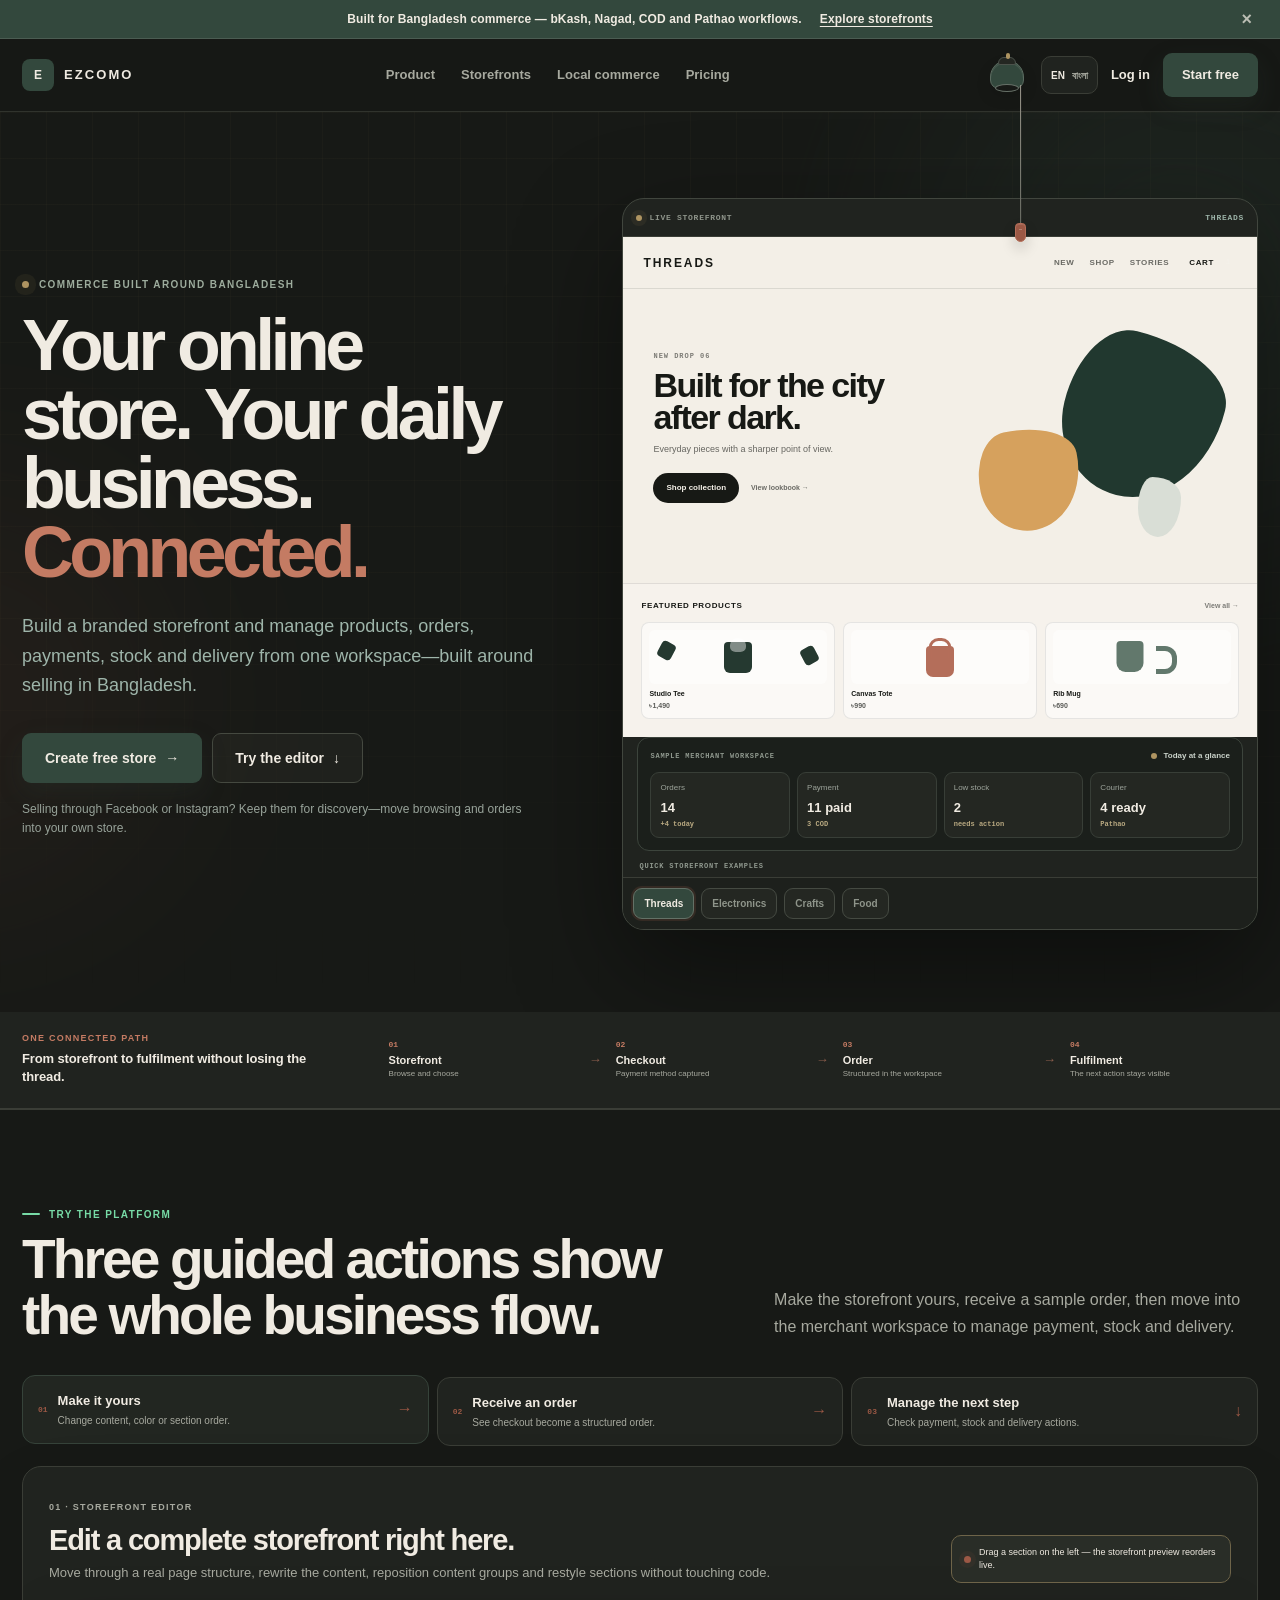
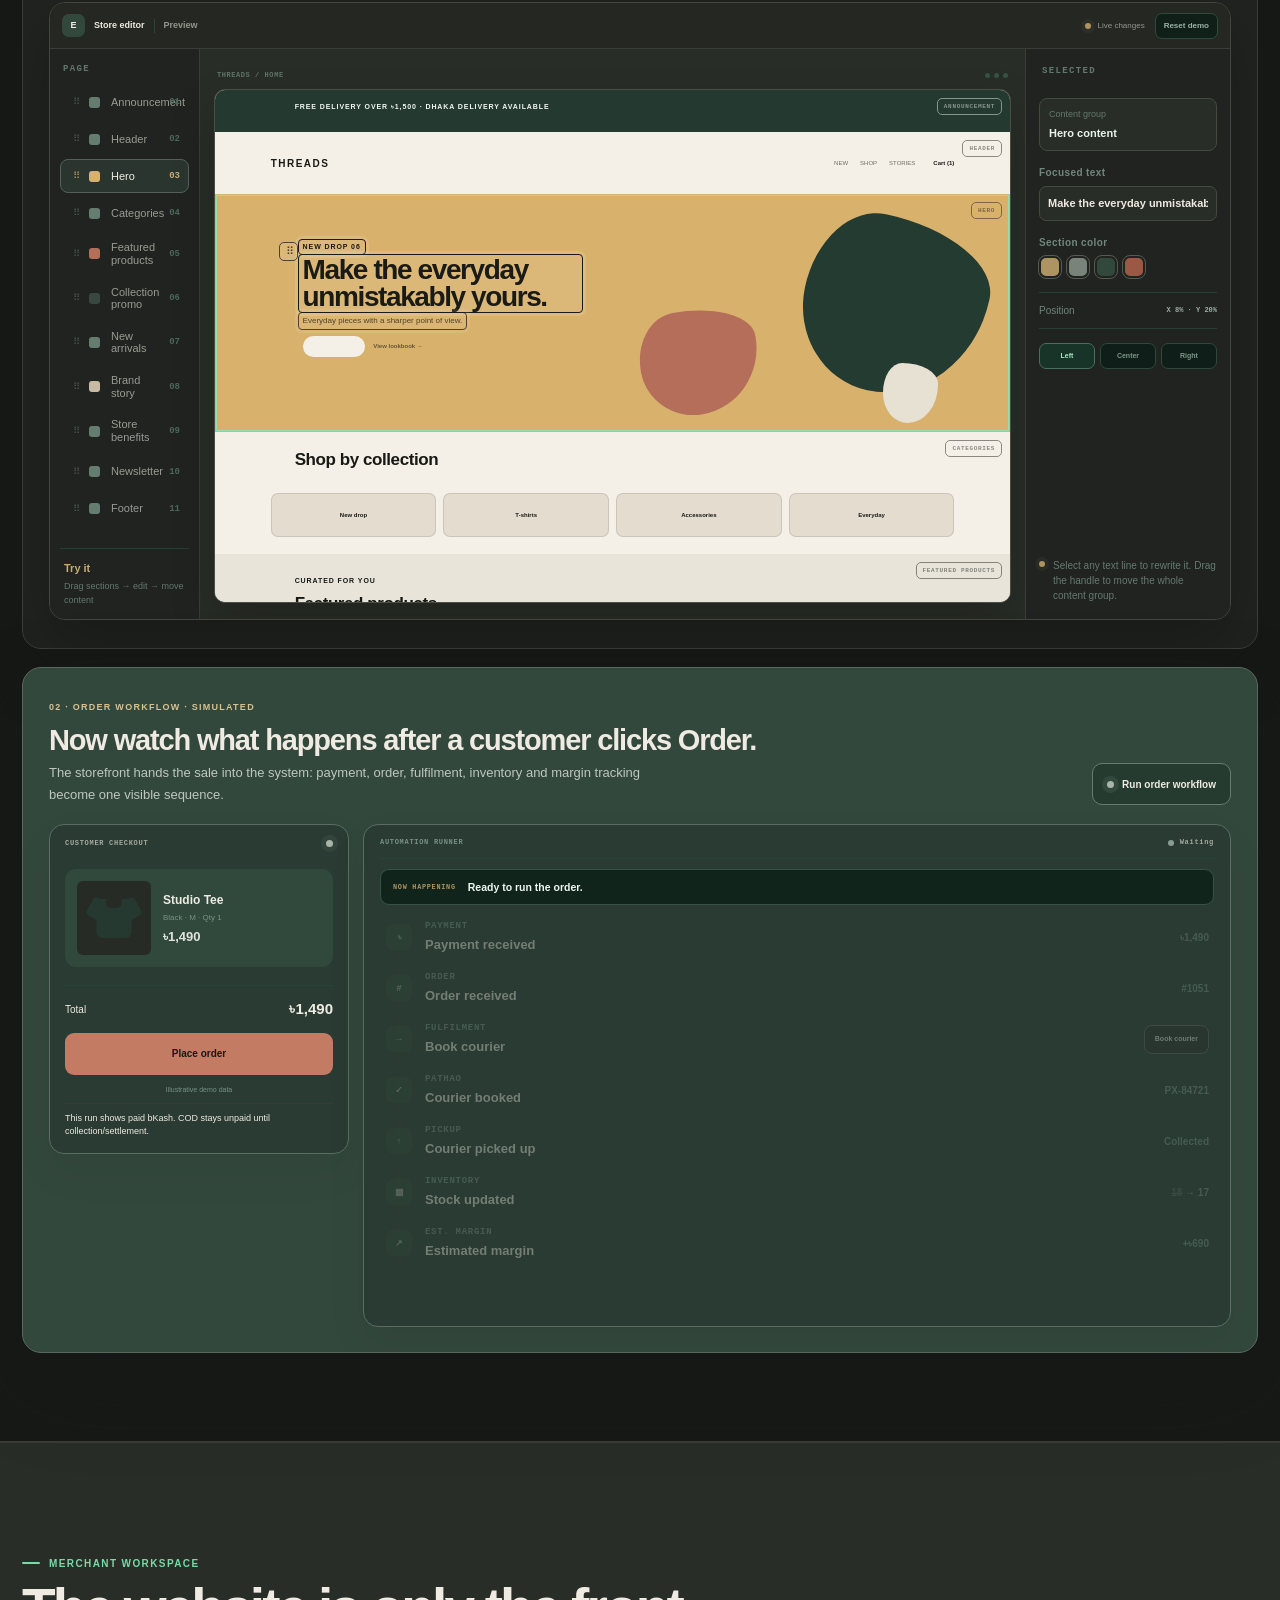
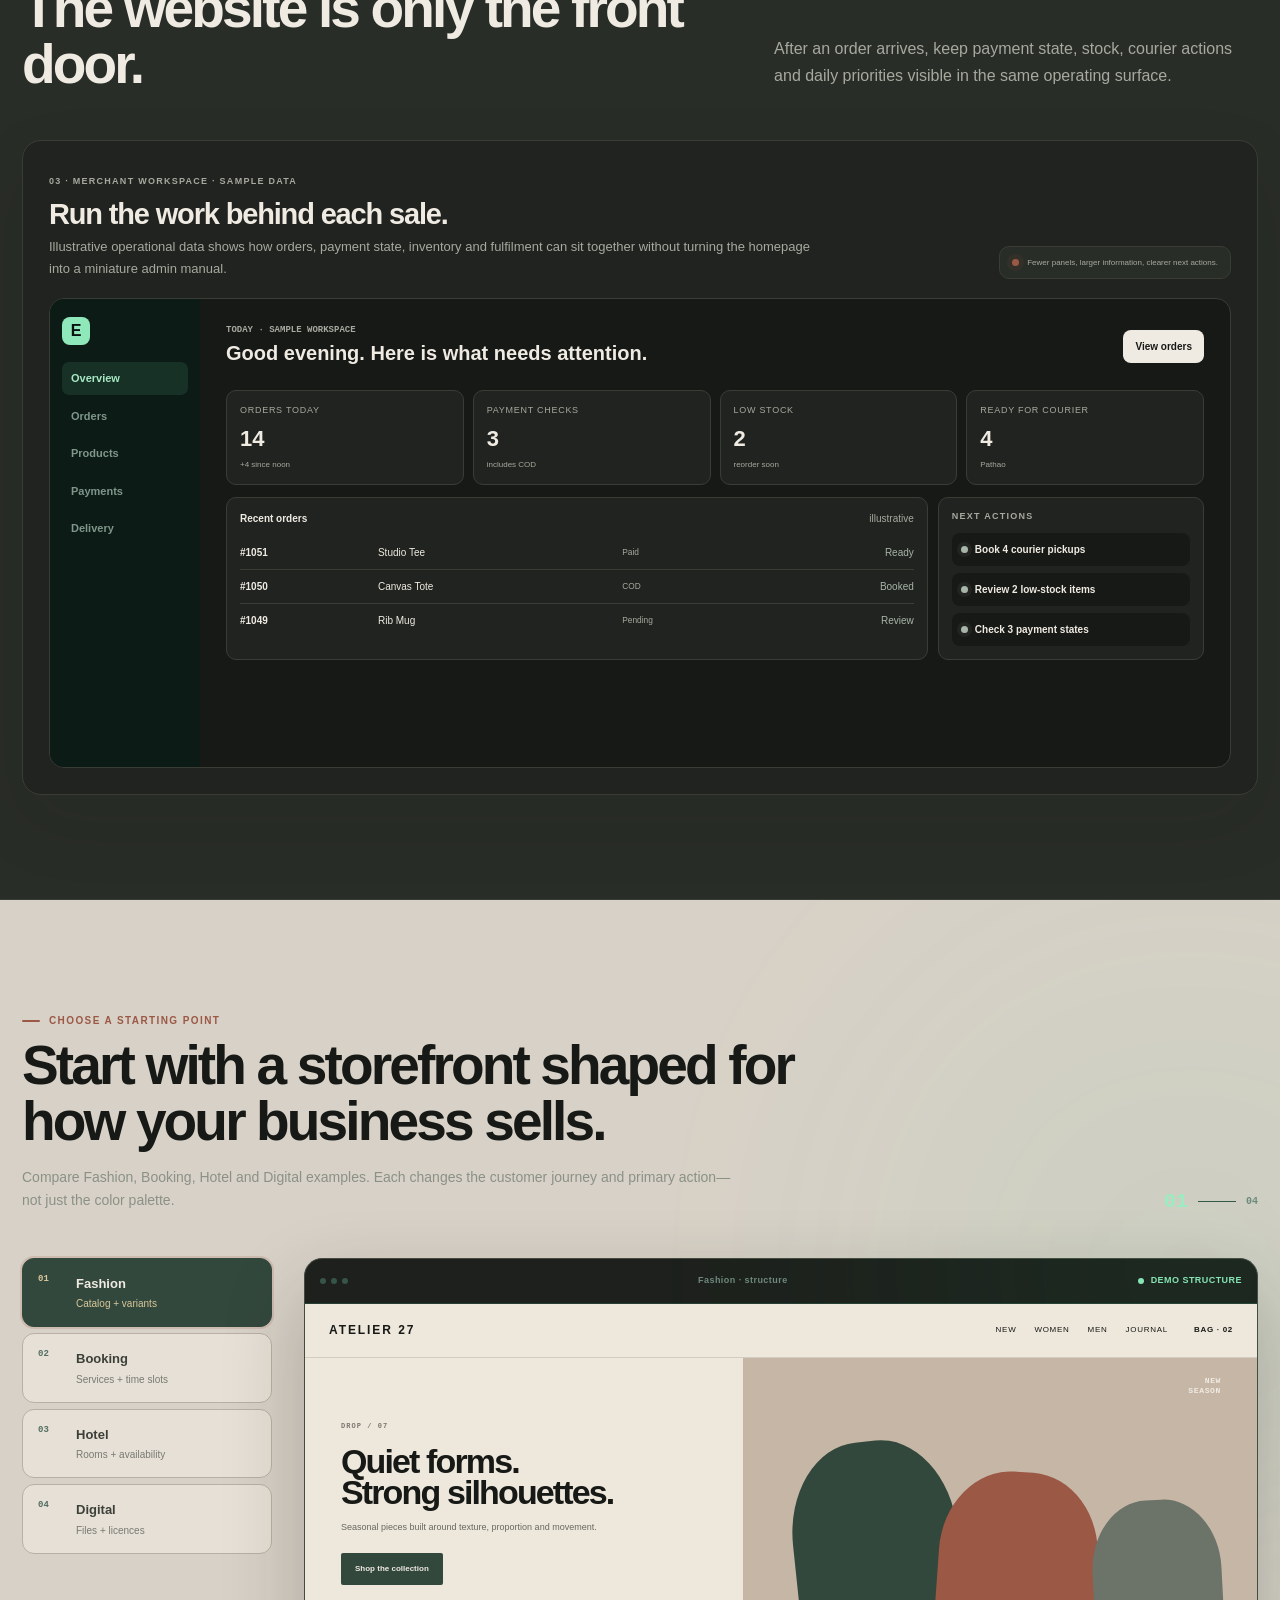
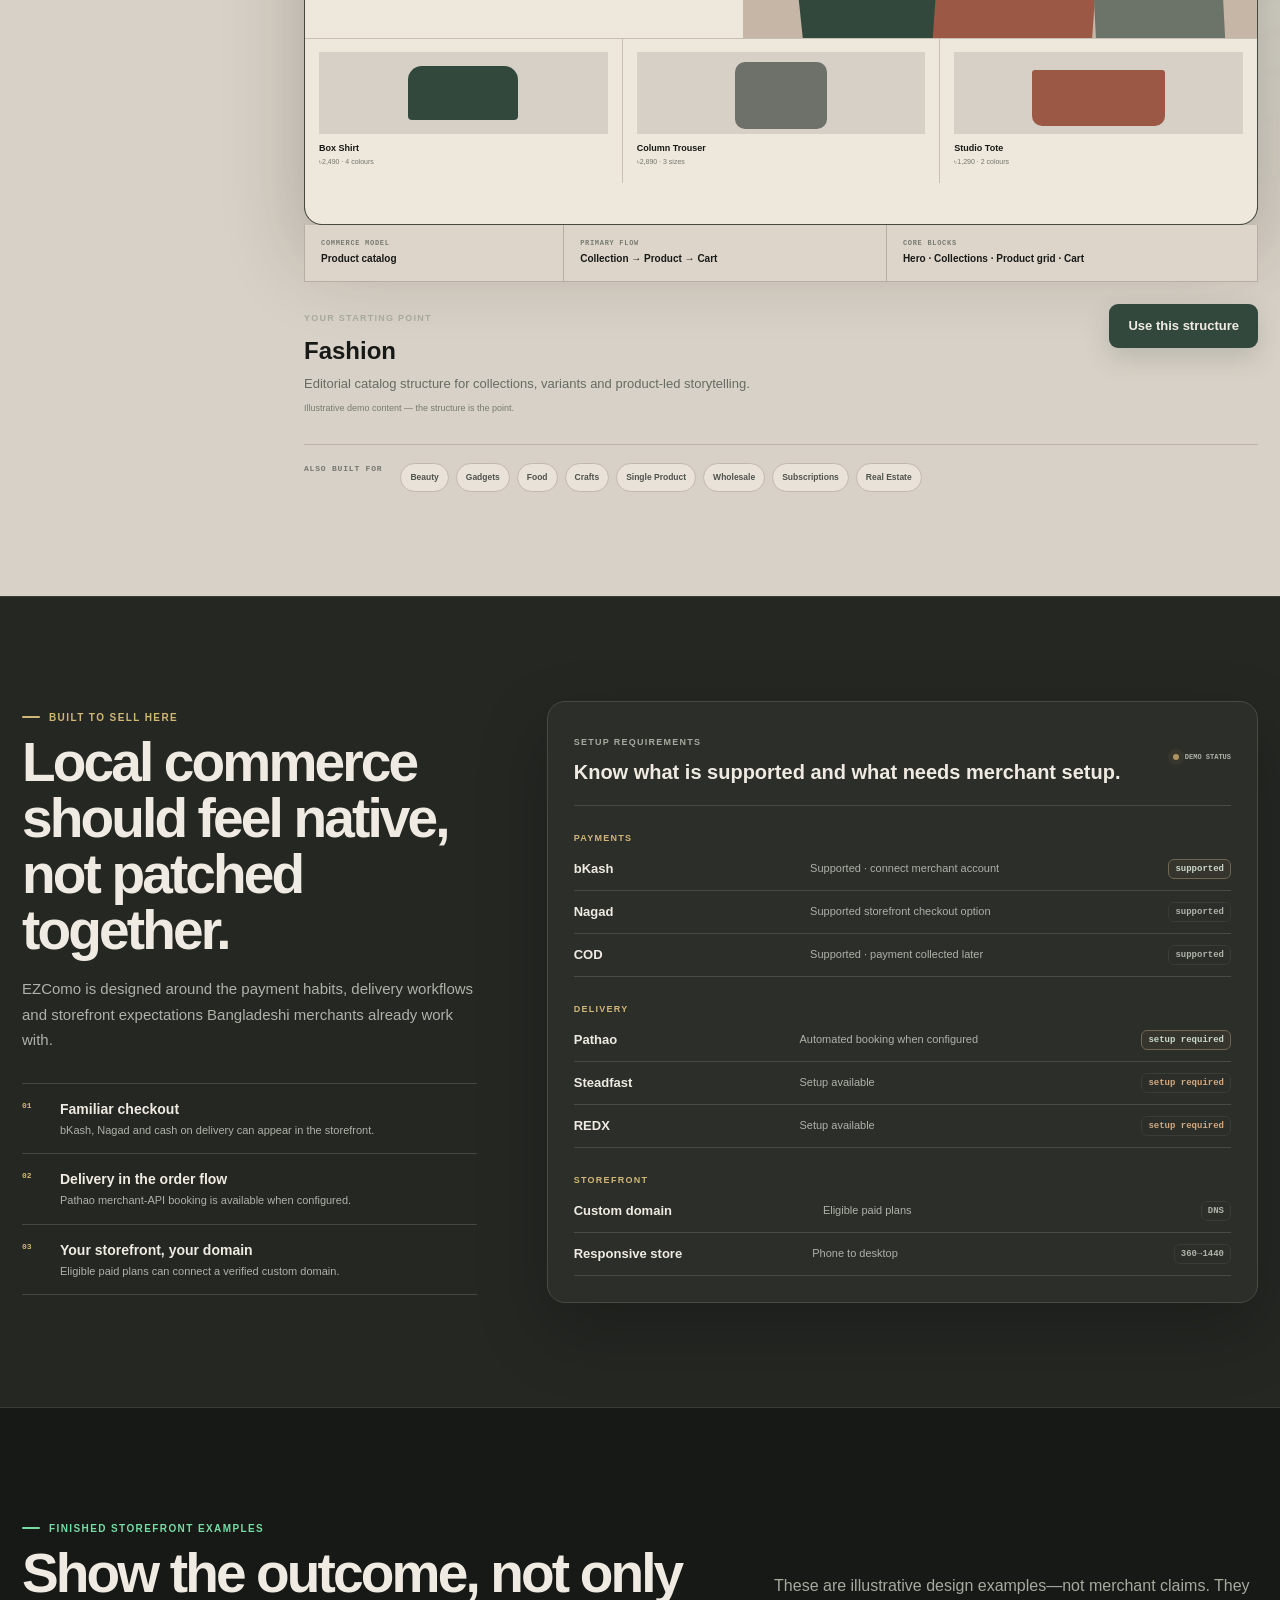
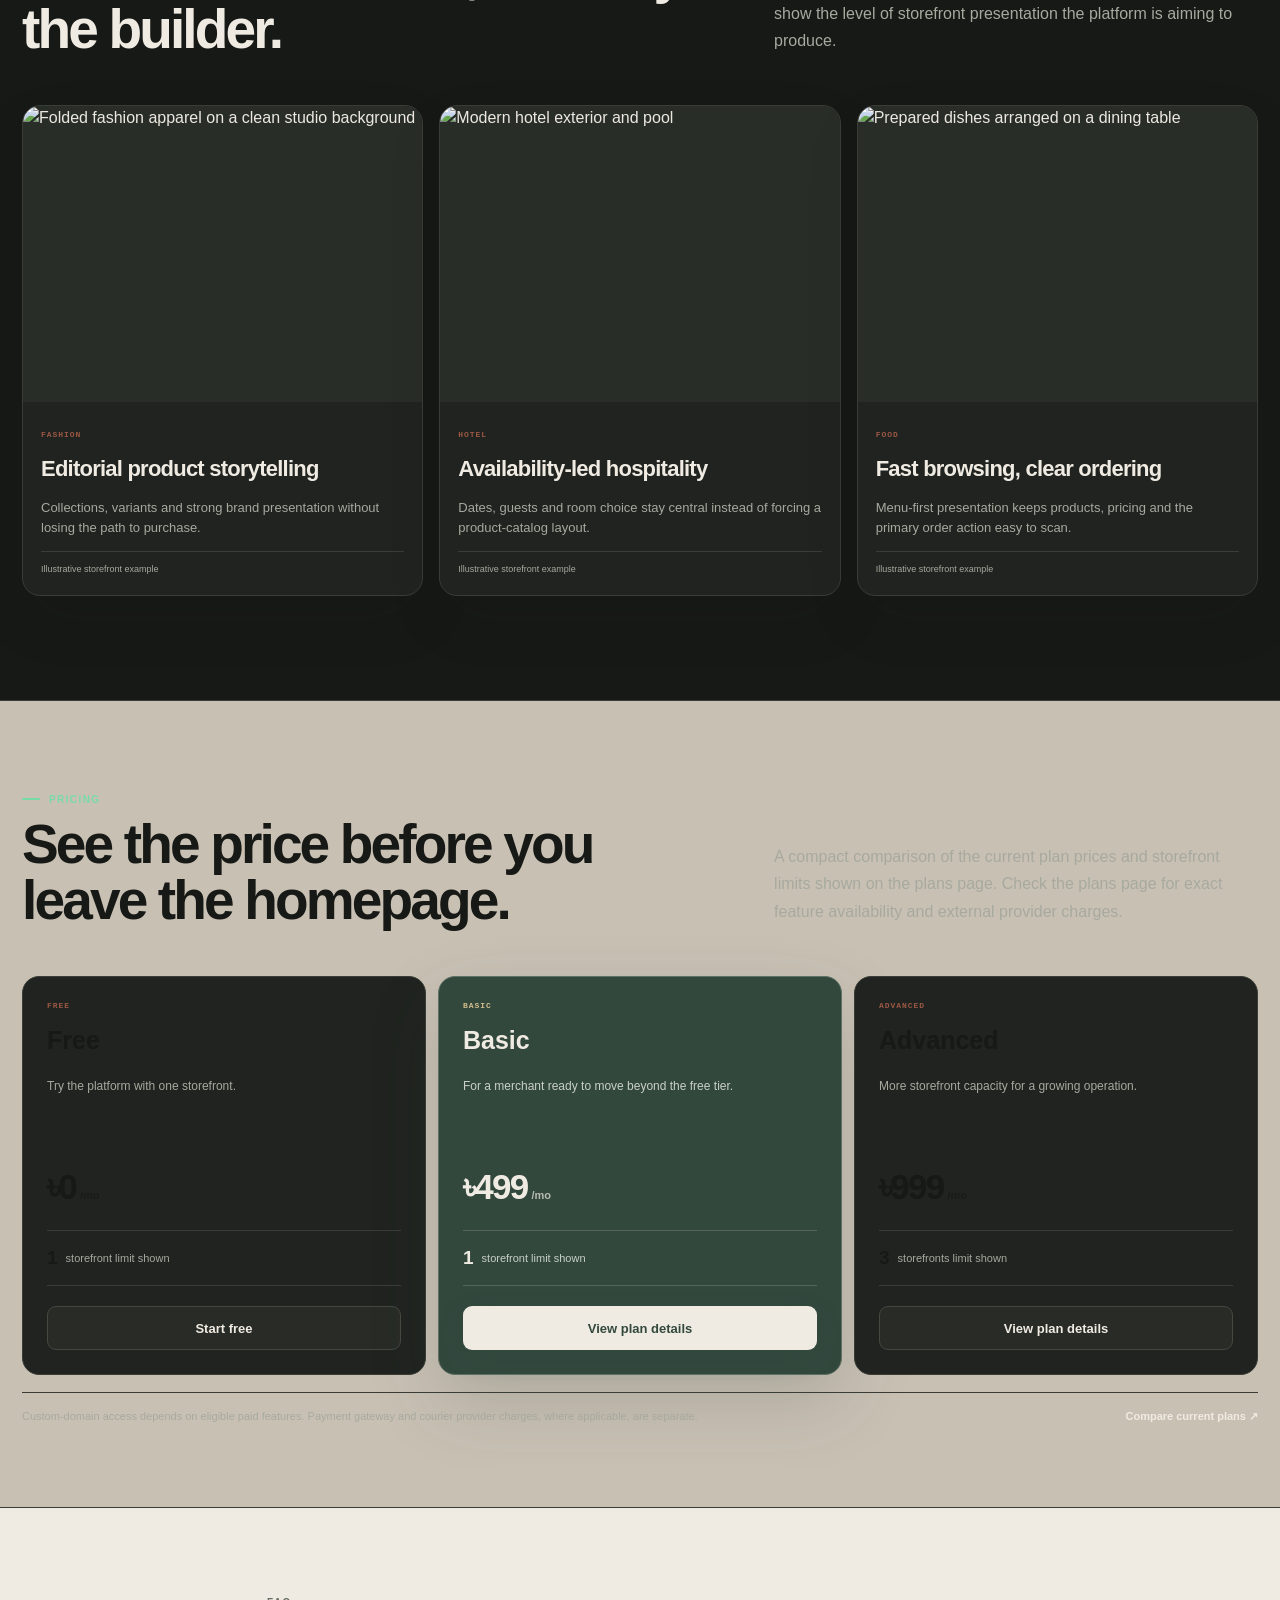
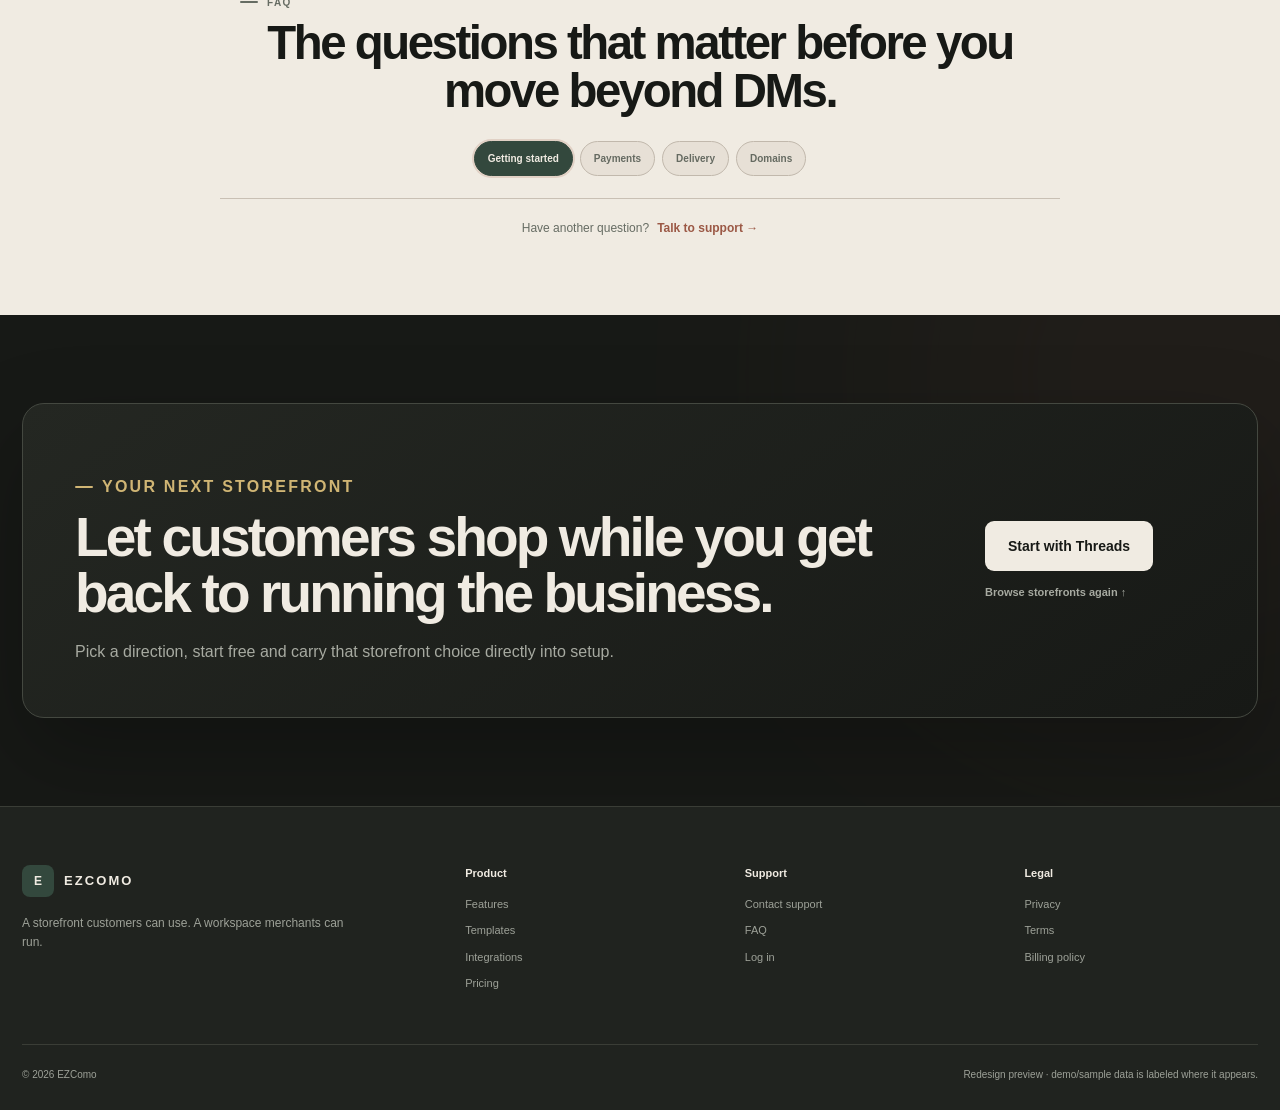
==== commit 57557b9c: "Publish EZComo V7 business-platform redesign preview" ====
--- a/index.html
+++ b/index.html
@@ -56,12 +56,13 @@
   <div class="shell hero-grid">
     <div class="hero-copy reveal is-visible">
       <div class="eyebrow"><span class="status-dot"></span><span data-i18n="heroEyebrow">Commerce built around Bangladesh</span></div>
-      <h1 data-i18n-html="heroTitle">Stop losing sales <em>inside the DMs.</em></h1>
-      <p class="hero-lede" data-i18n="heroLede">Give customers a branded store they can browse on their own, while products, orders, payments and delivery stay connected behind it.</p>
+      <h1 data-i18n-html="heroTitle">Your online store. Your daily business. <em>Connected.</em></h1>
+      <p class="hero-lede" data-i18n="heroLede">Build a branded storefront and manage products, orders, payments, stock and delivery from one workspace—built around selling in Bangladesh.</p>
       <div class="hero-actions">
         <a class="btn btn-primary btn-large" data-signup href="https://ezcomo.shop/signup?template=threads"><span data-i18n="createStore">Create free store</span><b>→</b></a>
         <a class="btn btn-ghost btn-large" href="#features"><span data-i18n="seeStores">Try the editor</span><b>↓</b></a>
       </div>
+      <p class="hero-platform-note" data-i18n="heroSupport">Selling through Facebook or Instagram? Keep them for discovery—move browsing and orders into your own store.</p>
     </div>
 
     <div class="hero-stage reveal is-visible" id="heroStage">
@@ -95,11 +96,21 @@
           </div>
           <div class="preview-sheen" aria-hidden="true"></div>
         </div>
+        <aside class="hero-ops-dock" aria-label="Sample merchant workspace">
+          <div class="hero-ops-head"><span data-i18n="heroWorkspaceLabel">SAMPLE MERCHANT WORKSPACE</span><b><i></i><span data-i18n="heroWorkspaceLive">Today at a glance</span></b></div>
+          <div class="hero-ops-grid">
+            <div><small data-i18n="heroOrders">Orders</small><strong>14</strong><em>+4 today</em></div>
+            <div><small data-i18n="heroPayments">Payment</small><strong>11 paid</strong><em>3 COD</em></div>
+            <div><small data-i18n="heroStock">Low stock</small><strong>2</strong><em data-i18n="heroNeedsAction">needs action</em></div>
+            <div><small data-i18n="heroCourier">Courier</small><strong>4 ready</strong><em>Pathao</em></div>
+          </div>
+        </aside>
+        <span class="store-tabs-label" data-i18n="heroPreviewLabel">QUICK STOREFRONT EXAMPLES</span>
         <div class="store-tabs" role="tablist" aria-label="Choose storefront preview">
-          <button class="store-tab active" type="button" data-template="threads" aria-selected="true">Threads</button>
-          <button class="store-tab" type="button" data-template="electronics" aria-selected="false">Electronics</button>
-          <button class="store-tab" type="button" data-template="crafts" aria-selected="false">Crafts</button>
-          <button class="store-tab" type="button" data-template="food" aria-selected="false">Food</button>
+          <button class="store-tab active" role="tab" type="button" data-template="threads" aria-selected="true" aria-controls="heroStoreVisual">Threads</button>
+          <button class="store-tab" role="tab" type="button" data-template="electronics" aria-selected="false" aria-controls="heroStoreVisual">Electronics</button>
+          <button class="store-tab" role="tab" type="button" data-template="crafts" aria-selected="false" aria-controls="heroStoreVisual">Crafts</button>
+          <button class="store-tab" role="tab" type="button" data-template="food" aria-selected="false" aria-controls="heroStoreVisual">Food</button>
         </div>
       </div>
     </div>
@@ -127,8 +138,14 @@
 <section class="section features-section cms-story-section" id="features">
   <div class="shell">
     <div class="section-heading split reveal">
-      <div><p class="kicker" data-i18n="featuresKicker">Try the CMS</p><h2 data-i18n="featuresTitle">Build the store. Then run what happens next.</h2></div>
-      <p data-i18n="featuresCopy">Start with the storefront itself. Edit the page, place an order, then follow the same sale into the operational workflow.</p>
+      <div><p class="kicker" data-i18n="featuresKicker">Try the platform</p><h2 data-i18n="featuresTitle">Three guided actions show the whole business flow.</h2></div>
+      <p data-i18n="featuresCopy">Make the storefront yours, receive a sample order, then move into the merchant workspace to manage payment, stock and delivery.</p>
+    </div>
+
+        <div class="guided-demo-rail reveal" aria-label="Three guided product actions">
+      <button type="button" class="guide-step active" data-guide-target="editorDemo"><span>01</span><div><b data-i18n="guide1Title">Make it yours</b><small data-i18n="guide1Copy">Change content, color or section order.</small></div><i>→</i></button>
+      <button type="button" class="guide-step" data-guide-target="orderWorkflowCard"><span>02</span><div><b data-i18n="guide2Title">Receive an order</b><small data-i18n="guide2Copy">See checkout become a structured order.</small></div><i>→</i></button>
+      <button type="button" class="guide-step" data-guide-target="merchantWorkspace"><span>03</span><div><b data-i18n="guide3Title">Manage the next step</b><small data-i18n="guide3Copy">Check payment, stock and delivery actions.</small></div><i>↓</i></button>
     </div>
 
     <article class="product-story-card editor-story reveal" data-spotlight>
@@ -299,7 +316,7 @@
           <div class="checkout-product"><div class="flat-product flat-tee workflow-product" aria-hidden="true"><i></i><b></b></div><div><strong>Studio Tee</strong><small>Black · M · Qty 1</small><span>৳1,490</span></div></div>
           <div class="checkout-total"><span>Total</span><strong>৳1,490</strong></div>
           <button type="button" class="place-order-btn" id="placeOrderDemo"><span data-i18n="placeOrder">Place order</span><i class="auto-cursor">↖</i></button>
-          <small class="workflow-disclaimer" data-i18n="workflowDisclaimer">Illustrative demo data</small>
+          <small class="workflow-disclaimer" data-i18n="workflowDisclaimer">Illustrative demo data</small><small class="workflow-cod-note" data-i18n="workflowCodNote">This run shows paid bKash. COD stays unpaid until collection/settlement.</small>
         </div>
         <div class="workflow-runner">
           <div class="runner-top"><span data-i18n="automationRunner">AUTOMATION RUNNER</span><div><i></i><b id="workflowStatus">Waiting</b></div></div>
@@ -311,13 +328,51 @@
             <div class="workflow-step" data-step="booked"><span class="step-icon">✓</span><div><small>PATHAO</small><strong data-i18n="stepBookedTitle">Courier booked</strong></div><em>PX-84721</em></div>
             <div class="workflow-step" data-step="pickup"><span class="step-icon">↑</span><div><small data-i18n="stepPickup">PICKUP</small><strong data-i18n="stepPickupTitle">Courier picked up</strong></div><em data-i18n="collected">Collected</em></div>
             <div class="workflow-step" data-step="inventory"><span class="step-icon">▦</span><div><small data-i18n="stepInventory">INVENTORY</small><strong data-i18n="stepInventoryTitle">Stock updated</strong></div><em><s>18</s> → 17</em></div>
-            <div class="workflow-step" data-step="profit"><span class="step-icon">↗</span><div><small data-i18n="stepProfit">MARGIN</small><strong data-i18n="stepProfitTitle">Profit booked</strong></div><em>+৳690</em></div>
+            <div class="workflow-step" data-step="profit"><span class="step-icon">↗</span><div><small data-i18n="stepProfit">EST. MARGIN</small><strong data-i18n="stepProfitTitle">Estimated margin</strong></div><em>+৳690</em></div>
           </div>
           <div class="workflow-result" id="workflowResult"><span class="pulse-dot"></span><strong data-i18n="workflowResult">Order complete — every next action is visible.</strong><small data-i18n="workflowResultNote">Example margin assumes merchant cost data is configured.</small></div>
         </div>
       </div>
     </article>
 
+  </div>
+</section>
+
+<section class="section workspace-section" id="workspace">
+  <div class="shell">
+    <div class="section-heading split reveal">
+      <div><p class="kicker" data-i18n="workspaceKicker">Merchant workspace</p><h2 data-i18n="workspaceHeading">The website is only the front door.</h2></div>
+      <p data-i18n="workspaceLead">After an order arrives, keep payment state, stock, courier actions and daily priorities visible in the same operating surface.</p>
+    </div>
+    <article class="product-story-card workspace-story reveal" id="merchantWorkspace">
+      <div class="story-card-head">
+        <div><span class="mini-label" data-i18n="workspaceLabel">03 · MERCHANT WORKSPACE · SAMPLE DATA</span><h3 data-i18n="workspaceTitle">Run the work behind each sale.</h3><p data-i18n="workspaceCopy">Illustrative operational data shows how orders, payment state, inventory and fulfilment can sit together without turning the homepage into a miniature admin manual.</p></div>
+        <div class="story-card-note"><i></i><span data-i18n="workspaceHint">Fewer panels, larger information, clearer next actions.</span></div>
+      </div>
+      <div class="workspace-demo">
+        <aside class="workspace-nav" aria-label="Workspace areas"><b>E</b><span class="active" data-i18n="workspaceOverview">Overview</span><span data-i18n="workspaceOrders">Orders</span><span data-i18n="workspaceProducts">Products</span><span data-i18n="workspacePayments">Payments</span><span data-i18n="workspaceDelivery">Delivery</span></aside>
+        <div class="workspace-main">
+          <div class="workspace-top"><div><small data-i18n="workspaceToday">TODAY · SAMPLE WORKSPACE</small><strong data-i18n="workspaceGreeting">Good evening. Here is what needs attention.</strong></div><button type="button" data-i18n="workspaceNewOrder">View orders</button></div>
+          <div class="workspace-metrics">
+            <article><span data-i18n="workspaceMetricOrders">Orders today</span><b>14</b><small>+4 since noon</small></article>
+            <article><span data-i18n="workspaceMetricPayments">Payment checks</span><b>3</b><small data-i18n="workspaceMetricPaymentsNote">includes COD</small></article>
+            <article><span data-i18n="workspaceMetricStock">Low stock</span><b>2</b><small data-i18n="workspaceMetricStockNote">reorder soon</small></article>
+            <article><span data-i18n="workspaceMetricCourier">Ready for courier</span><b>4</b><small>Pathao</small></article>
+          </div>
+          <div class="workspace-grid">
+            <div class="workspace-orders">
+              <div class="workspace-title"><b data-i18n="workspaceRecent">Recent orders</b><span data-i18n="workspaceSample">illustrative</span></div>
+              <div class="workspace-table">
+                <div><b>#1051</b><span>Studio Tee</span><small data-i18n="workspacePaid">Paid</small><em data-i18n="workspaceReady">Ready</em></div>
+                <div><b>#1050</b><span>Canvas Tote</span><small>COD</small><em data-i18n="workspaceBooked">Booked</em></div>
+                <div><b>#1049</b><span>Rib Mug</span><small data-i18n="workspacePending">Pending</small><em data-i18n="workspaceReview">Review</em></div>
+              </div>
+            </div>
+            <aside class="workspace-next"><span class="mini-label" data-i18n="workspaceNext">NEXT ACTIONS</span><div><i></i><b data-i18n="workspaceAction1">Book 4 courier pickups</b></div><div><i></i><b data-i18n="workspaceAction2">Review 2 low-stock items</b></div><div><i></i><b data-i18n="workspaceAction3">Check 3 payment states</b></div></aside>
+          </div>
+        </div>
+      </div>
+    </article>
   </div>
 </section>
 
@@ -325,19 +380,19 @@
   <div class="shell">
     <div class="template-heading reveal">
       <div>
-        <p class="kicker" data-i18n="templatesKicker">Storefront structures</p>
-        <h2 data-i18n="templatesTitle">Different businesses need different storefront structures.</h2>
-        <p class="template-lede" data-i18n="templatesCopy">Switch business models to see how the page architecture, customer flow and primary action change — not just the colors.</p>
+        <p class="kicker" data-i18n="templatesKicker">Choose a starting point</p>
+        <h2 data-i18n="templatesTitle">Start with a storefront shaped for how your business sells.</h2>
+        <p class="template-lede" data-i18n="templatesCopy">Compare Fashion, Booking, Hotel and Digital examples. Each changes the customer journey and primary action—not just the color palette.</p>
       </div>
       <div class="template-count"><span id="templateCount">01</span><i></i><span>04</span></div>
     </div>
 
     <div class="template-showcase reveal">
       <div class="template-nav" role="tablist" aria-label="Storefront structure previews">
-        <button type="button" class="template-option active" data-template-full="fashion" aria-selected="true"><span>01</span><div><b>Fashion</b><small data-i18n="fashionDesc">Catalog + variants</small></div></button>
-        <button type="button" class="template-option" data-template-full="booking" aria-selected="false"><span>02</span><div><b>Booking</b><small data-i18n="bookingDesc">Services + time slots</small></div></button>
-        <button type="button" class="template-option" data-template-full="hotel" aria-selected="false"><span>03</span><div><b>Hotel</b><small data-i18n="hotelDesc">Rooms + availability</small></div></button>
-        <button type="button" class="template-option" data-template-full="digital" aria-selected="false"><span>04</span><div><b>Digital</b><small data-i18n="digitalDesc">Files + licences</small></div></button>
+        <button type="button" class="template-option active" role="tab" data-template-full="fashion" aria-selected="true" aria-controls="direction-fashion"><span>01</span><div><b>Fashion</b><small data-i18n="fashionDesc">Catalog + variants</small></div></button>
+        <button type="button" class="template-option" role="tab" data-template-full="booking" aria-selected="false" aria-controls="direction-booking"><span>02</span><div><b>Booking</b><small data-i18n="bookingDesc">Services + time slots</small></div></button>
+        <button type="button" class="template-option" role="tab" data-template-full="hotel" aria-selected="false" aria-controls="direction-hotel"><span>03</span><div><b>Hotel</b><small data-i18n="hotelDesc">Rooms + availability</small></div></button>
+        <button type="button" class="template-option" role="tab" data-template-full="digital" aria-selected="false" aria-controls="direction-digital"><span>04</span><div><b>Digital</b><small data-i18n="digitalDesc">Files + licences</small></div></button>
       </div>
 
       <div class="template-canvas">
@@ -349,7 +404,7 @@
           </div>
 
           <div class="direction-stage" id="templateVisual">
-            <div class="direction-preview direction-fashion active" data-direction-panel="fashion">
+            <div class="direction-preview direction-fashion active" id="direction-fashion" role="tabpanel" data-direction-panel="fashion">
               <div class="direction-nav"><b>ATELIER 27</b><div><span>New</span><span>Women</span><span>Men</span><span>Journal</span></div><em>Bag · 02</em></div>
               <div class="fashion-hero">
                 <div class="fashion-copy"><small>DROP / 07</small><h3>Quiet forms.<br>Strong silhouettes.</h3><p>Seasonal pieces built around texture, proportion and movement.</p><button type="button">Shop the collection</button></div>
@@ -362,7 +417,7 @@
               </div>
             </div>
 
-            <div class="direction-preview direction-booking" data-direction-panel="booking">
+            <div class="direction-preview direction-booking" id="direction-booking" role="tabpanel" data-direction-panel="booking">
               <div class="direction-nav booking-nav"><b>STUDIO NO.7</b><div><span>Services</span><span>Team</span><span>Journal</span></div><em>My booking</em></div>
               <div class="booking-layout">
                 <div class="booking-intro">
@@ -380,7 +435,7 @@
               </div>
             </div>
 
-            <div class="direction-preview direction-hotel" data-direction-panel="hotel">
+            <div class="direction-preview direction-hotel" id="direction-hotel" role="tabpanel" data-direction-panel="hotel">
               <div class="direction-nav hotel-nav"><b>NORTH HOUSE</b><div><span>Stay</span><span>Dining</span><span>Explore</span><span>About</span></div><em>Dhaka · BD</em></div>
               <div class="hotel-hero">
                 <div><small>STAY / REST / RESET</small><h3>A quieter place<br>inside the city.</h3><p>Thoughtful rooms, slow mornings and everything you need within reach.</p></div>
@@ -395,7 +450,7 @@
               </div>
             </div>
 
-            <div class="direction-preview direction-digital" data-direction-panel="digital">
+            <div class="direction-preview direction-digital" id="direction-digital" role="tabpanel" data-direction-panel="digital">
               <div class="direction-nav digital-nav"><b>FIELD NOTES</b><div><span>Library</span><span>Bundles</span><span>Licence</span></div><em>Account</em></div>
               <div class="digital-hero">
                 <div><small>CREATOR TOOLKIT / VOL. 04</small><h3>Useful files.<br>Ready when you are.</h3><p>A focused library of editable assets, templates and working files.</p><div class="digital-actions"><button type="button">Get the bundle · ৳1,990</button><span>Commercial licence included</span></div></div>
@@ -417,7 +472,7 @@
         </div>
 
         <div class="template-footer">
-          <div><span class="mini-label" data-i18n="selectedDirection">SELECTED STRUCTURE</span><h3 id="templateTitle">Fashion</h3><p id="templateDescription">Editorial catalog structure for collections, variants and product-led storytelling.</p><small class="direction-note" data-i18n="directionNote">Illustrative demo content — the structure is the point.</small></div>
+          <div><span class="mini-label" data-i18n="selectedDirection">YOUR STARTING POINT</span><h3 id="templateTitle">Fashion</h3><p id="templateDescription">Editorial catalog structure for collections, variants and product-led storytelling.</p><small class="direction-note" data-i18n="directionNote">Illustrative demo content — the structure is the point.</small></div>
           <div><a class="btn btn-primary" data-signup id="templateSignup" href="https://ezcomo.shop/signup?template=fashion" data-i18n="useTemplate">Use this structure</a></div>
         </div>
         <div class="template-breadth"><span data-i18n="moreStructures">Also built for</span><div><b>Beauty</b><b>Gadgets</b><b>Food</b><b>Crafts</b><b>Single Product</b><b>Wholesale</b><b>Subscriptions</b><b>Real Estate</b></div></div>
@@ -439,18 +494,18 @@
       </div>
     </div>
     <div class="local-connection-board reveal">
-      <div class="connection-head"><div><span class="mini-label" data-i18n="connectionState">CONNECTION STATE</span><strong data-i18n="connectionTitle">Know what is active before you depend on it.</strong></div><span class="connection-live"><i></i>LIVE STATUS</span></div>
+      <div class="connection-head"><div><span class="mini-label" data-i18n="connectionState">SETUP REQUIREMENTS</span><strong data-i18n="connectionTitle">Know what is supported and what needs merchant setup.</strong></div><span class="connection-live"><i></i><span data-i18n="connectionDemo">DEMO STATUS</span></span></div>
       <div class="connection-group">
         <span class="mini-label" data-i18n="payments">PAYMENTS</span>
-        <div class="connection-row active"><b>bKash</b><span data-i18n="autoConnected">Automated when connected</span><em data-i18n="active">active</em></div>
-        <div class="connection-row"><b>Nagad</b><span data-i18n="storeOption">Storefront option</span><em data-i18n="available">available</em></div>
-        <div class="connection-row"><b>COD</b><span data-i18n="storeOption">Storefront option</span><em data-i18n="available">available</em></div>
+        <div class="connection-row active"><b>bKash</b><span data-i18n="autoConnected">Supported · connect merchant account</span><em data-i18n="supported">supported</em></div>
+        <div class="connection-row"><b>Nagad</b><span data-i18n="storeOption">Supported storefront checkout option</span><em data-i18n="supported">supported</em></div>
+        <div class="connection-row"><b>COD</b><span data-i18n="codOption">Supported · payment collected later</span><em data-i18n="supported">supported</em></div>
       </div>
       <div class="connection-group">
         <span class="mini-label" data-i18n="delivery">DELIVERY</span>
-        <div class="connection-row active"><b>Pathao</b><span data-i18n="merchantApi">Merchant API booking</span><em data-i18n="active">active</em></div>
-        <div class="connection-row setup"><b>Steadfast</b><span data-i18n="setupAvailable">Setup available</span><em data-i18n="setup">setup</em></div>
-        <div class="connection-row setup"><b>REDX</b><span data-i18n="setupAvailable">Setup available</span><em data-i18n="setup">setup</em></div>
+        <div class="connection-row active"><b>Pathao</b><span data-i18n="merchantApi">Automated booking when configured</span><em data-i18n="setupRequired">setup required</em></div>
+        <div class="connection-row setup"><b>Steadfast</b><span data-i18n="setupAvailable">Setup available</span><em data-i18n="setupRequired">setup required</em></div>
+        <div class="connection-row setup"><b>REDX</b><span data-i18n="setupAvailable">Setup available</span><em data-i18n="setupRequired">setup required</em></div>
       </div>
       <div class="connection-group compact">
         <span class="mini-label" data-i18n="storefront">STOREFRONT</span>
@@ -461,23 +516,49 @@
   </div>
 </section>
 
-<section class="section pricing-section" id="pricing">
-  <div class="shell pricing-panel reveal">
-    <div>
-      <p class="kicker" data-i18n="pricingKicker">Pricing</p>
-      <h2 data-i18n="pricingTitle">Start free. Upgrade when the business needs more.</h2>
-      <p data-i18n="pricingCopy">Current prices and limits are published on the plans page so you can compare before committing.</p>
-      <div class="pricing-points" aria-label="What you can build with EZComo"><span data-i18n="pricingPointStore">Launch the storefront</span><span data-i18n="pricingPointOrders">Run structured orders</span><span data-i18n="pricingPointLocal">Connect local commerce</span></div>
-    </div>
-    <div class="pricing-actions"><small data-i18n="pricingActionNote">Start with the product before choosing a paid plan.</small><a class="btn btn-primary btn-large" data-signup href="https://ezcomo.shop/signup?template=threads" data-i18n="startFree">Start free</a><a class="text-link" href="https://ezcomo.shop/plans"><span data-i18n="comparePlans">Compare current plans</span> ↗</a></div>
+<section class="section store-examples-section" id="examples">
+  <div class="shell">
+    <div class="section-heading split reveal">
+      <div><p class="kicker" data-i18n="examplesKicker">Finished storefront examples</p><h2 data-i18n="examplesTitle">Show the outcome, not only the builder.</h2></div>
+      <p data-i18n="examplesCopy">These are illustrative design examples—not merchant claims. They show the level of storefront presentation the platform is aiming to produce.</p>
+    </div>
+    <div class="store-example-grid">
+      <article class="store-example-card reveal">
+        <div class="store-example-image"><img src="https://images.unsplash.com/photo-1521572163474-6864f9cf17ab?auto=format&fit=crop&w=1200&q=82" alt="Folded fashion apparel on a clean studio background" loading="lazy"></div>
+        <div class="store-example-copy"><span>FASHION</span><h3>Editorial product storytelling</h3><p data-i18n="exampleFashion">Collections, variants and strong brand presentation without losing the path to purchase.</p><small data-i18n="illustrativeExample">Illustrative storefront example</small></div>
+      </article>
+      <article class="store-example-card reveal">
+        <div class="store-example-image"><img src="https://images.unsplash.com/photo-1566073771259-6a8506099945?auto=format&fit=crop&w=1200&q=82" alt="Modern hotel exterior and pool" loading="lazy"></div>
+        <div class="store-example-copy"><span>HOTEL</span><h3>Availability-led hospitality</h3><p data-i18n="exampleHotel">Dates, guests and room choice stay central instead of forcing a product-catalog layout.</p><small data-i18n="illustrativeExample">Illustrative storefront example</small></div>
+      </article>
+      <article class="store-example-card reveal">
+        <div class="store-example-image"><img src="https://images.unsplash.com/photo-1504674900247-0877df9cc836?auto=format&fit=crop&w=1200&q=82" alt="Prepared dishes arranged on a dining table" loading="lazy"></div>
+        <div class="store-example-copy"><span>FOOD</span><h3>Fast browsing, clear ordering</h3><p data-i18n="exampleFood">Menu-first presentation keeps products, pricing and the primary order action easy to scan.</p><small data-i18n="illustrativeExample">Illustrative storefront example</small></div>
+      </article>
+    </div>
+  </div>
+</section>
+
+<section class="section pricing-section pricing-v7" id="pricing">
+  <div class="shell">
+    <div class="section-heading split reveal">
+      <div><p class="kicker" data-i18n="pricingKicker">Pricing</p><h2 data-i18n="pricingTitle">See the price before you leave the homepage.</h2></div>
+      <p data-i18n="pricingCopy">A compact comparison of the current plan prices and storefront limits shown on the plans page. Check the plans page for exact feature availability and external provider charges.</p>
+    </div>
+    <div class="pricing-compare reveal">
+      <article><span class="pricing-plan">FREE</span><h3 data-i18n="priceFree">Free</h3><p data-i18n="priceFreeNote">Try the platform with one storefront.</p><strong>৳0<small>/mo</small></strong><div><b>1</b><span data-i18n="storefrontLimit">storefront limit shown</span></div><a class="btn btn-ghost" data-signup href="https://ezcomo.shop/signup?template=threads" data-i18n="startFree">Start free</a></article>
+      <article class="featured"><span class="pricing-plan">BASIC</span><h3>Basic</h3><p data-i18n="priceBasicNote">For a merchant ready to move beyond the free tier.</p><strong>৳499<small>/mo</small></strong><div><b>1</b><span data-i18n="storefrontLimit">storefront limit shown</span></div><a class="btn btn-primary" href="https://ezcomo.shop/plans" data-i18n="viewPlanDetails">View plan details</a></article>
+      <article><span class="pricing-plan">ADVANCED</span><h3>Advanced</h3><p data-i18n="priceAdvancedNote">More storefront capacity for a growing operation.</p><strong>৳999<small>/mo</small></strong><div><b>3</b><span data-i18n="storefrontLimitPlural">storefronts limit shown</span></div><a class="btn btn-ghost" href="https://ezcomo.shop/plans" data-i18n="viewPlanDetails">View plan details</a></article>
+    </div>
+    <div class="pricing-fineprint reveal"><span data-i18n="pricingFineprint">Custom-domain access depends on eligible paid features. Payment gateway and courier provider charges, where applicable, are separate.</span><a href="https://ezcomo.shop/plans"><span data-i18n="comparePlans">Compare current plans</span> ↗</a></div>
   </div>
 </section>
 
 <section class="section faq-section" id="faq">
   <div class="shell">
     <div class="section-heading centered reveal"><p class="kicker">FAQ</p><h2 data-i18n="faqTitle">The questions that matter before you move beyond DMs.</h2></div>
-    <div class="faq-categories reveal" role="tablist" aria-label="FAQ categories"><button class="faq-tab active" type="button" data-faq="start" data-i18n="faqStart">Getting started</button><button class="faq-tab" type="button" data-faq="payments" data-i18n="faqPayments">Payments</button><button class="faq-tab" type="button" data-faq="delivery" data-i18n="faqDelivery">Delivery</button><button class="faq-tab" type="button" data-faq="domains" data-i18n="faqDomains">Domains</button></div>
-    <div class="faq-list reveal" id="faqList"></div>
+    <div class="faq-categories reveal" role="tablist" aria-label="FAQ categories"><button class="faq-tab active" role="tab" type="button" data-faq="start" data-i18n="faqStart" aria-selected="true" aria-controls="faqList">Getting started</button><button class="faq-tab" role="tab" type="button" data-faq="payments" data-i18n="faqPayments" aria-selected="false" aria-controls="faqList">Payments</button><button class="faq-tab" role="tab" type="button" data-faq="delivery" data-i18n="faqDelivery" aria-selected="false" aria-controls="faqList">Delivery</button><button class="faq-tab" role="tab" type="button" data-faq="domains" data-i18n="faqDomains" aria-selected="false" aria-controls="faqList">Domains</button></div>
+    <div class="faq-list reveal" id="faqList" role="tabpanel"></div>
     <div class="faq-help reveal"><span data-i18n="anotherQuestion">Have another question?</span><a href="https://ezcomo.shop/support"><span data-i18n="talkSupport">Talk to support</span> →</a></div>
   </div>
 </section>
@@ -495,10 +576,10 @@
   <div class="shell footer-grid">
     <div class="footer-brand"><a class="brand" href="#top"><span class="brand-symbol">E</span><span>EZCOMO</span></a><p data-i18n="footerTag">A storefront customers can use. A workspace merchants can run.</p></div>
     <div><b data-i18n="product">Product</b><a href="#features" data-i18n="navFeatures">Features</a><a href="#templates" data-i18n="navTemplates">Templates</a><a href="#integrations" data-i18n="navIntegrations">Integrations</a><a href="#pricing" data-i18n="navPricing">Pricing</a></div>
-    <div><b data-i18n="support">Support</b><a href="https://ezcomo.shop/support" data-i18n="helpCenter">Help center</a><a href="#faq">FAQ</a><a href="https://ezcomo.shop/login" data-i18n="login">Log in</a></div>
+    <div><b data-i18n="support">Support</b><a href="https://ezcomo.shop/support" data-i18n="helpCenter">Contact support</a><a href="#faq">FAQ</a><a href="https://ezcomo.shop/login" data-i18n="login">Log in</a></div>
     <div><b data-i18n="legal">Legal</b><a href="https://ezcomo.shop/privacy" data-i18n="privacy">Privacy</a><a href="https://ezcomo.shop/terms" data-i18n="terms">Terms</a><a href="https://ezcomo.shop/billing-policy" data-i18n="billing">Billing policy</a></div>
   </div>
-  <div class="shell footer-bottom"><span>© 2026 EZComo</span><span data-i18n="previewLabel">Design preview · no merchant data is changed here.</span></div>
+  <div class="shell footer-bottom"><span>© 2026 EZComo</span><span data-i18n="previewLabel">Redesign preview · demo/sample data is labeled where it appears.</span></div>
 </footer>
 
 <div class="sticky-cta" id="stickyCta" aria-hidden="true"><div class="shell sticky-inner"><div><span class="status-dot"></span><b data-i18n="stickyText">Ready to give customers somewhere better than the DM inbox?</b></div><div><a class="btn btn-primary" data-signup href="https://ezcomo.shop/signup?template=threads" data-i18n="startFree">Start free</a><button id="stickyClose" type="button" aria-label="Dismiss">×</button></div></div></div>
--- a/styles.css
+++ b/styles.css
@@ -1013,3 +1013,105 @@
 @media(prefers-reduced-motion:reduce){
   .editor-demo.demo-live .editor-block-btn[data-editor-target="heroBlock"] .section-drag-grip,.editor-demo.demo-live #heroBlock{animation:none!important}
 }
+
+/* --- V6.7 compact hanging cord after hero --- */
+.navbar-lamp .lamp-pull,.navbar-lamp .lamp-cord,.navbar-lamp .lamp-weight{transition:height .28s ease,top .28s ease}
+body.lamp-rope-compact .navbar-lamp .lamp-pull{height:54px}
+body.lamp-rope-compact .navbar-lamp .lamp-cord{height:27px}
+body.lamp-rope-compact .navbar-lamp .lamp-weight{top:24px}
+@media(max-width:700px){
+  body.lamp-rope-compact .navbar-lamp .lamp-pull{height:50px}
+  body.lamp-rope-compact .navbar-lamp .lamp-cord{height:25px}
+  body.lamp-rope-compact .navbar-lamp .lamp-weight{top:22px}
+}
+@media(prefers-reduced-motion:reduce){
+  .navbar-lamp .lamp-pull,.navbar-lamp .lamp-cord,.navbar-lamp .lamp-weight{transition:none}
+}
+
+/* --- V7 business-platform redesign preview --- */
+/* Broader platform promise and visible operations proof */
+.hero-platform-note{max-width:650px;margin-top:17px;color:#98a39a;font-size:12px;line-height:1.55}
+.hero-ops-dock{margin:0 14px 12px;padding:12px;border:1px solid #3c443c;border-radius:12px;background:#1b1f1b}
+.hero-ops-head{display:flex;align-items:center;justify-content:space-between;gap:12px;margin-bottom:10px}
+.hero-ops-head>span,.store-tabs-label{font:800 7px/1 monospace;letter-spacing:.11em;color:#90998f;text-transform:uppercase}
+.hero-ops-head b{display:flex;align-items:center;gap:6px;font-size:8px;color:#cbd3cb}.hero-ops-head i{width:6px;height:6px;border-radius:50%;background:var(--brass)}
+.hero-ops-grid{display:grid;grid-template-columns:repeat(4,1fr);gap:7px}.hero-ops-grid>div{padding:9px;border:1px solid #383e37;border-radius:9px;background:#242722}
+.hero-ops-grid small,.hero-ops-grid strong,.hero-ops-grid em{display:block}.hero-ops-grid small{font-size:8px;color:#9da49b}.hero-ops-grid strong{margin-top:4px;font-size:13px;color:#f0ebe2}.hero-ops-grid em{margin-top:2px;font:650 7px/1.2 monospace;color:#baaa82;font-style:normal}
+.store-tabs-label{display:block;margin:0 16px 7px}
+
+/* Guided product narrative */
+.guided-demo-rail{display:grid;grid-template-columns:repeat(3,1fr);gap:8px;margin-bottom:18px}
+.guide-step{display:grid;grid-template-columns:auto 1fr auto;align-items:center;gap:10px;padding:15px;border:1px solid var(--line);border-radius:13px;background:var(--surface);color:var(--ink);text-align:left;cursor:pointer;transition:.22s}
+.guide-step:hover,.guide-step.active{border-color:color-mix(in srgb,var(--forest) 55%,var(--line));background:color-mix(in srgb,var(--forest) 8%,var(--surface));transform:translateY(-2px)}
+.guide-step>span{font:800 8px monospace;color:var(--clay)}.guide-step b,.guide-step small{display:block}.guide-step b{font-size:13px}.guide-step small{margin-top:3px;font-size:10px;line-height:1.4;color:var(--muted)}.guide-step i{font-style:normal;color:var(--clay)}
+
+/* Make demos readable instead of miniature */
+.editor-block-btn{font-size:11px}.editor-block-btn b,.editor-panel-label{font-size:9px}.editor-palette-tip strong{font-size:11px}.editor-palette-tip span{font-size:9px}
+.editor-inspector label,.editor-position-readout,.editor-help{font-size:10px}.inspector-name small{font-size:9px}.inspector-name strong{font-size:11px}.editor-inspector input{font-size:11px}
+.workflow-step small{font-size:9px}.workflow-step strong{font-size:13px}.workflow-step em{font-size:10px}
+.workflow-cod-note{display:block;margin-top:8px;padding-top:8px;border-top:1px solid color-mix(in srgb,var(--line) 70%,transparent);font-size:9px!important;line-height:1.45!important}
+
+/* Merchant workspace becomes a first-class chapter */
+.workspace-section{background:var(--surface-2);border-block:1px solid var(--line)}
+.workspace-story{margin-top:0;background:var(--surface)}
+.workspace-demo{min-height:470px}.workspace-main{padding:26px}.workspace-nav span{font-size:11px}.workspace-top small{font-size:9px}.workspace-top strong{font-size:20px}.workspace-top button{font-size:10px}
+.workspace-metrics span{font-size:9px}.workspace-metrics small{font-size:8px}.workspace-table>div{font-size:10px}.workspace-title,.workspace-title span{font-size:10px}.workspace-next b{font-size:10px}
+
+/* Local commerce status is explanatory, not a fake live connection */
+.connection-live{color:var(--brass)}.connection-row.active em{color:var(--forest);border-color:color-mix(in srgb,var(--forest) 35%,var(--line));background:color-mix(in srgb,var(--forest) 7%,var(--surface))}
+html[data-theme="dark"] .connection-row.active em{color:#c8d7ca}.connection-row b{font-size:13px}.connection-row span{font-size:11px;line-height:1.35}.connection-row em{font-size:9px}
+.local-principles b{font-size:14px}.local-principles small{font-size:11px}.connection-head strong{font-size:20px}
+
+/* Finished storefront examples */
+.store-examples-section{background:var(--bg)}
+.store-example-grid{display:grid;grid-template-columns:repeat(3,1fr);gap:16px}
+.store-example-card{overflow:hidden;border:1px solid var(--line);border-radius:18px;background:var(--surface);box-shadow:0 24px 60px rgba(23,25,22,.08)}
+.store-example-image{aspect-ratio:1.35/1;overflow:hidden;background:var(--surface-2)}.store-example-image img{width:100%;height:100%;object-fit:cover;display:block;filter:saturate(.78) contrast(.97);transition:transform .6s cubic-bezier(.2,.8,.2,1)}
+.store-example-card:hover img{transform:scale(1.035)}
+.store-example-copy{padding:18px}.store-example-copy>span{font:800 8px monospace;letter-spacing:.12em;color:var(--clay)}.store-example-copy h3{margin:8px 0 6px;font-size:22px;letter-spacing:-.035em}.store-example-copy p{font-size:13px;line-height:1.55;color:var(--muted)}.store-example-copy small{display:block;margin-top:13px;padding-top:11px;border-top:1px solid var(--line);font-size:9px;color:var(--muted)}
+
+/* Homepage pricing now answers the first buying question */
+.pricing-v7{background:var(--surface-2);border-block:1px solid var(--line)}
+.pricing-compare{display:grid;grid-template-columns:repeat(3,1fr);gap:12px}
+.pricing-compare article{display:flex;flex-direction:column;min-height:345px;padding:24px;border:1px solid var(--line);border-radius:17px;background:var(--surface)}
+.pricing-compare article.featured{background:var(--forest);color:var(--bone);border-color:#5f7164;box-shadow:0 28px 70px rgba(51,72,61,.18)}
+.pricing-plan{font:850 8px monospace;letter-spacing:.12em;color:var(--clay)}.pricing-compare article.featured .pricing-plan{color:#d4be8d}
+.pricing-compare h3{margin:12px 0 6px;font-size:25px}.pricing-compare p{min-height:48px;font-size:12px;line-height:1.55;color:var(--muted)}.pricing-compare article.featured p{color:#c8d0c9}
+.pricing-compare>article>strong{display:flex;align-items:baseline;gap:4px;margin:24px 0 16px;font-size:35px;letter-spacing:-.05em}.pricing-compare strong small{font-size:11px;letter-spacing:0;opacity:.7}
+.pricing-compare article>div{display:flex;align-items:center;gap:8px;padding:13px 0;border-block:1px solid var(--line);margin-bottom:20px}.pricing-compare article.featured>div{border-color:rgba(240,235,226,.18)}.pricing-compare article>div b{font-size:19px}.pricing-compare article>div span{font-size:11px;color:var(--muted)}.pricing-compare article.featured>div span{color:#c8d0c9}
+.pricing-compare .btn{margin-top:auto;width:100%}.pricing-compare article.featured .btn-primary{background:var(--bone);color:var(--forest)}
+.pricing-fineprint{display:flex;align-items:center;justify-content:space-between;gap:20px;margin-top:17px;padding-top:15px;border-top:1px solid var(--line);font-size:11px;color:var(--muted)}.pricing-fineprint a{color:var(--ink);font-weight:800;white-space:nowrap}
+
+/* Light theme should feel cool white, beige only as an editorial accent */
+html[data-theme="light"]{--bg:#f7f9f7;--surface:#ffffff;--surface-2:#eef1ed;--line:#d8ddd7;--bone:#f7f9f7;--shadow:0 26px 68px rgba(31,43,36,.09)}
+html[data-theme="light"] body.v6-mature .store-examples-section{background:#f7f9f7}
+html[data-theme="light"] body.v6-mature .pricing-v7{background:#eef1ed}
+
+/* Tab focus/selected clarity */
+.store-tab[aria-selected="true"],.template-option[aria-selected="true"],.faq-tab[aria-selected="true"]{box-shadow:0 0 0 2px color-mix(in srgb,var(--clay) 18%,transparent)}
+.template-option:focus-visible,.faq-tab:focus-visible,.store-tab:focus-visible,.guide-step:focus-visible{outline:3px solid color-mix(in srgb,var(--clay) 45%,transparent);outline-offset:2px}
+
+@media(max-width:1020px){
+  .hero-ops-grid{grid-template-columns:repeat(2,1fr)}
+  .guided-demo-rail{grid-template-columns:1fr}
+  .store-example-grid{grid-template-columns:1fr 1fr}.store-example-card:last-child{grid-column:1/-1}
+  .pricing-compare{grid-template-columns:1fr 1fr}.pricing-compare article:last-child{grid-column:1/-1}
+  /* Inspector remains available as a bottom sheet instead of disappearing. */
+  .editor-demo.builder-ui{grid-template-columns:128px minmax(0,1fr);grid-template-rows:46px 650px auto;grid-template-areas:"top top" "palette stage" "inspector inspector"}
+  .editor-inspector{display:grid;grid-template-columns:1.2fr 1.5fr 1fr auto;gap:12px;align-items:end;border-left:0;border-top:1px solid #3a3d36}
+  .editor-inspector .inspector-name,.editor-inspector .editor-position-readout,.editor-inspector .editor-help{margin:0}.editor-inspector .editor-help{display:none}
+}
+@media(max-width:700px){
+  .hero-platform-note{font-size:12px}.hero-ops-dock{margin-inline:8px}.hero-ops-head{align-items:flex-start;flex-direction:column}.hero-ops-grid{grid-template-columns:1fr 1fr}.hero-ops-grid small{font-size:9px}.hero-ops-grid strong{font-size:14px}
+  .guided-demo-rail{gap:6px}.guide-step{padding:12px}.guide-step b{font-size:13px}.guide-step small{font-size:10px}
+  .editor-demo.builder-ui{grid-template-columns:1fr;grid-template-rows:42px 48px 520px auto;grid-template-areas:"top" "palette" "stage" "inspector";min-height:0}
+  .editor-stage{min-height:0}.editor-canvas{height:500px}
+  .editor-inspector{display:grid;grid-template-columns:1fr;gap:10px;padding:14px;border-left:0;border-top:1px solid #3a3d36}
+  .editor-inspector label,.editor-position-readout,.inspector-name strong,.editor-help{font-size:11px}.inspector-name small{font-size:9px}.editor-inspector input{font-size:12px;padding:10px}
+  .editor-inspector .editor-help{display:grid;font-size:10px}
+  .editor-block-btn{font-size:11px}
+  .workspace-demo{grid-template-columns:1fr}.workspace-nav{font-size:11px}.workspace-metrics{grid-template-columns:1fr 1fr}.workspace-grid{grid-template-columns:1fr}.workspace-next{display:grid}.workspace-table>div{grid-template-columns:.55fr 1fr .75fr}.workspace-table em{display:none}
+  .store-example-grid{grid-template-columns:1fr}.store-example-card:last-child{grid-column:auto}.store-example-copy h3{font-size:21px}.store-example-copy p{font-size:13px}
+  .pricing-compare{grid-template-columns:1fr}.pricing-compare article:last-child{grid-column:auto}.pricing-compare article{min-height:0}.pricing-fineprint{align-items:flex-start;flex-direction:column}
+}
+@media(prefers-reduced-motion:reduce){.store-example-image img,.guide-step{transition:none!important}}
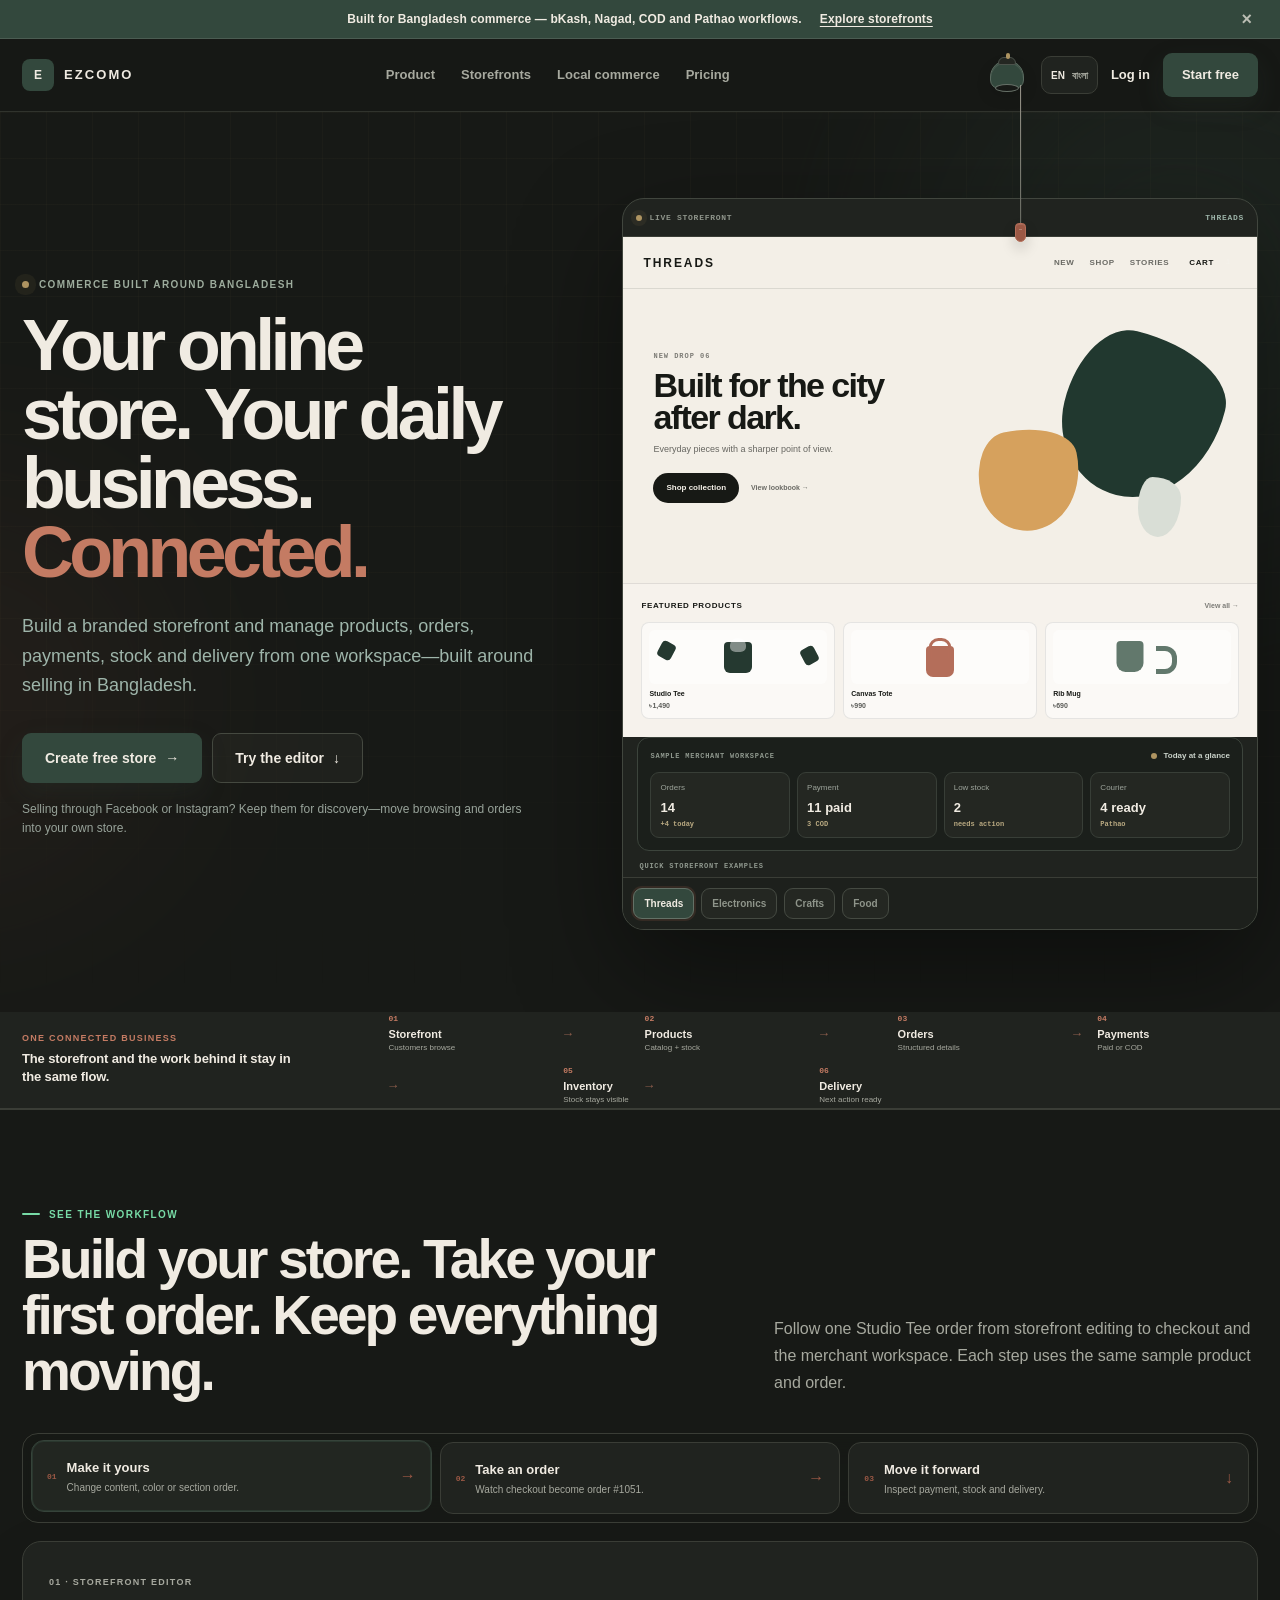
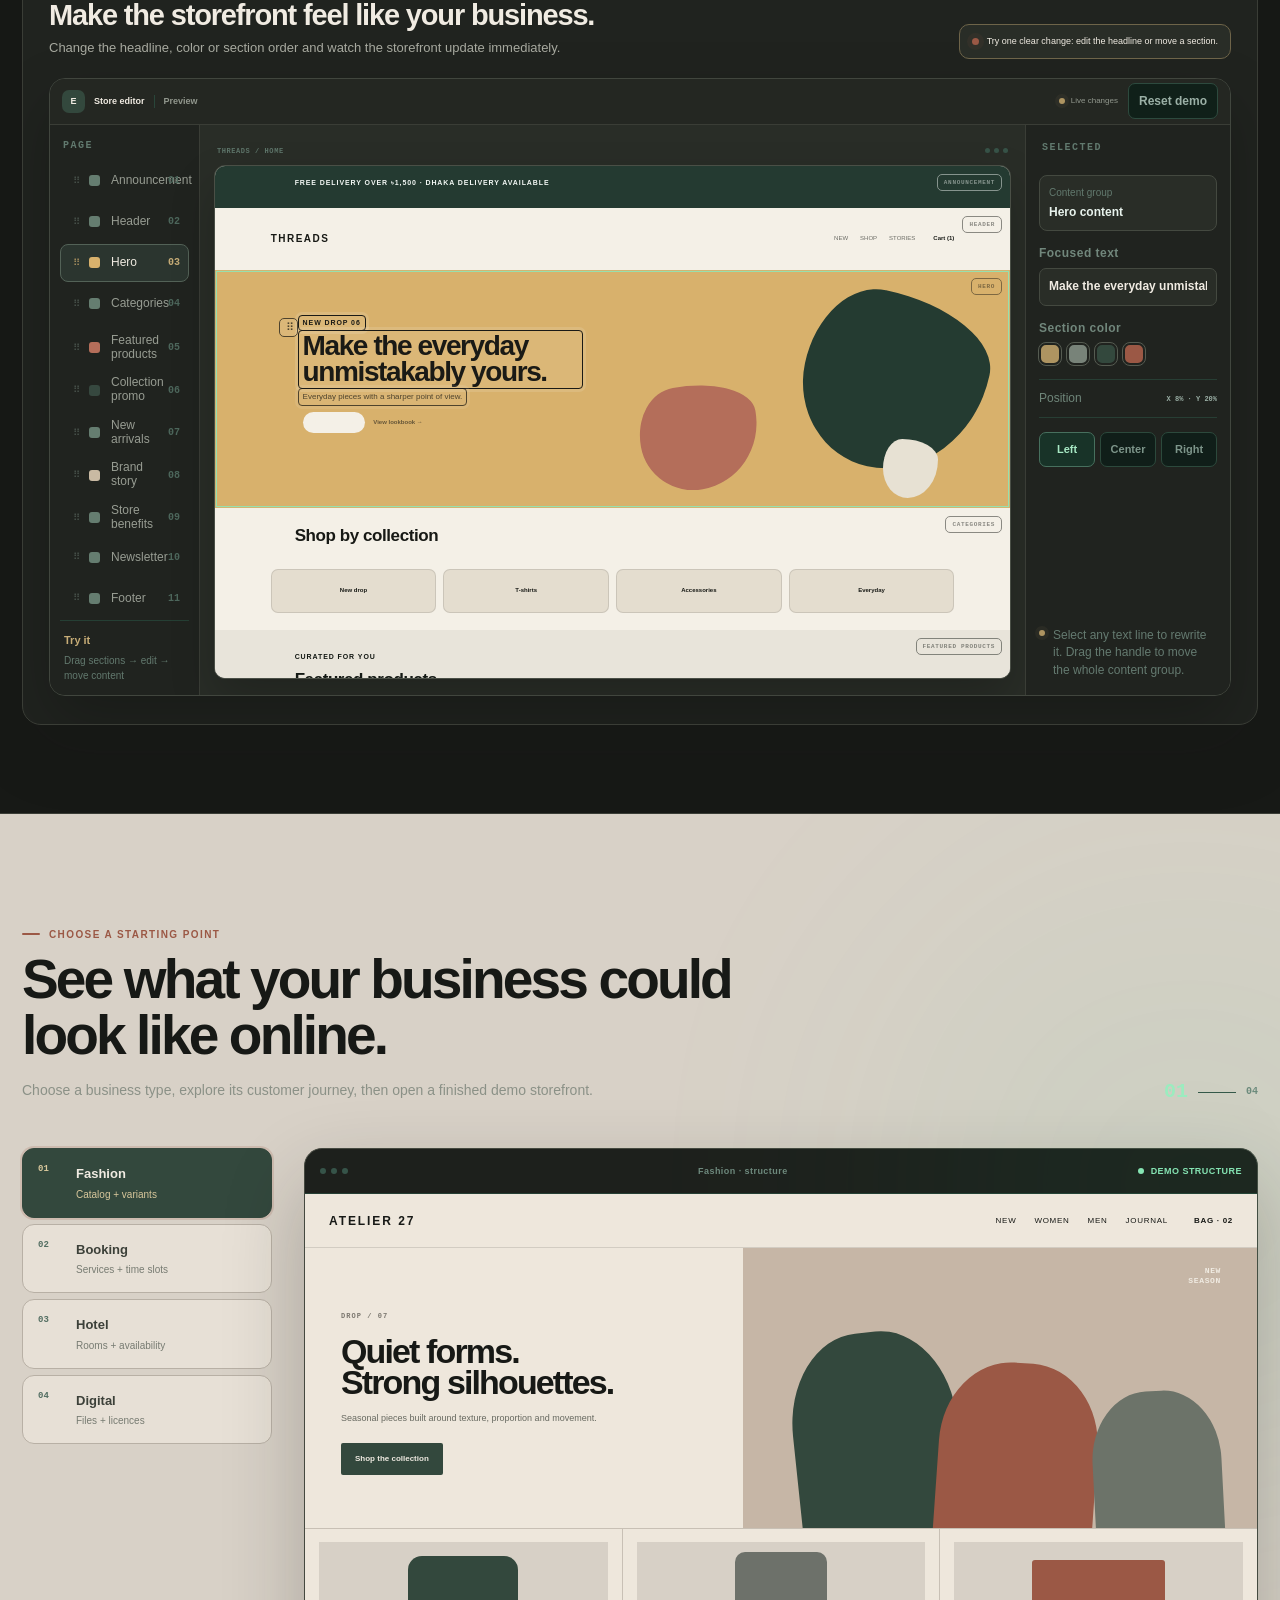
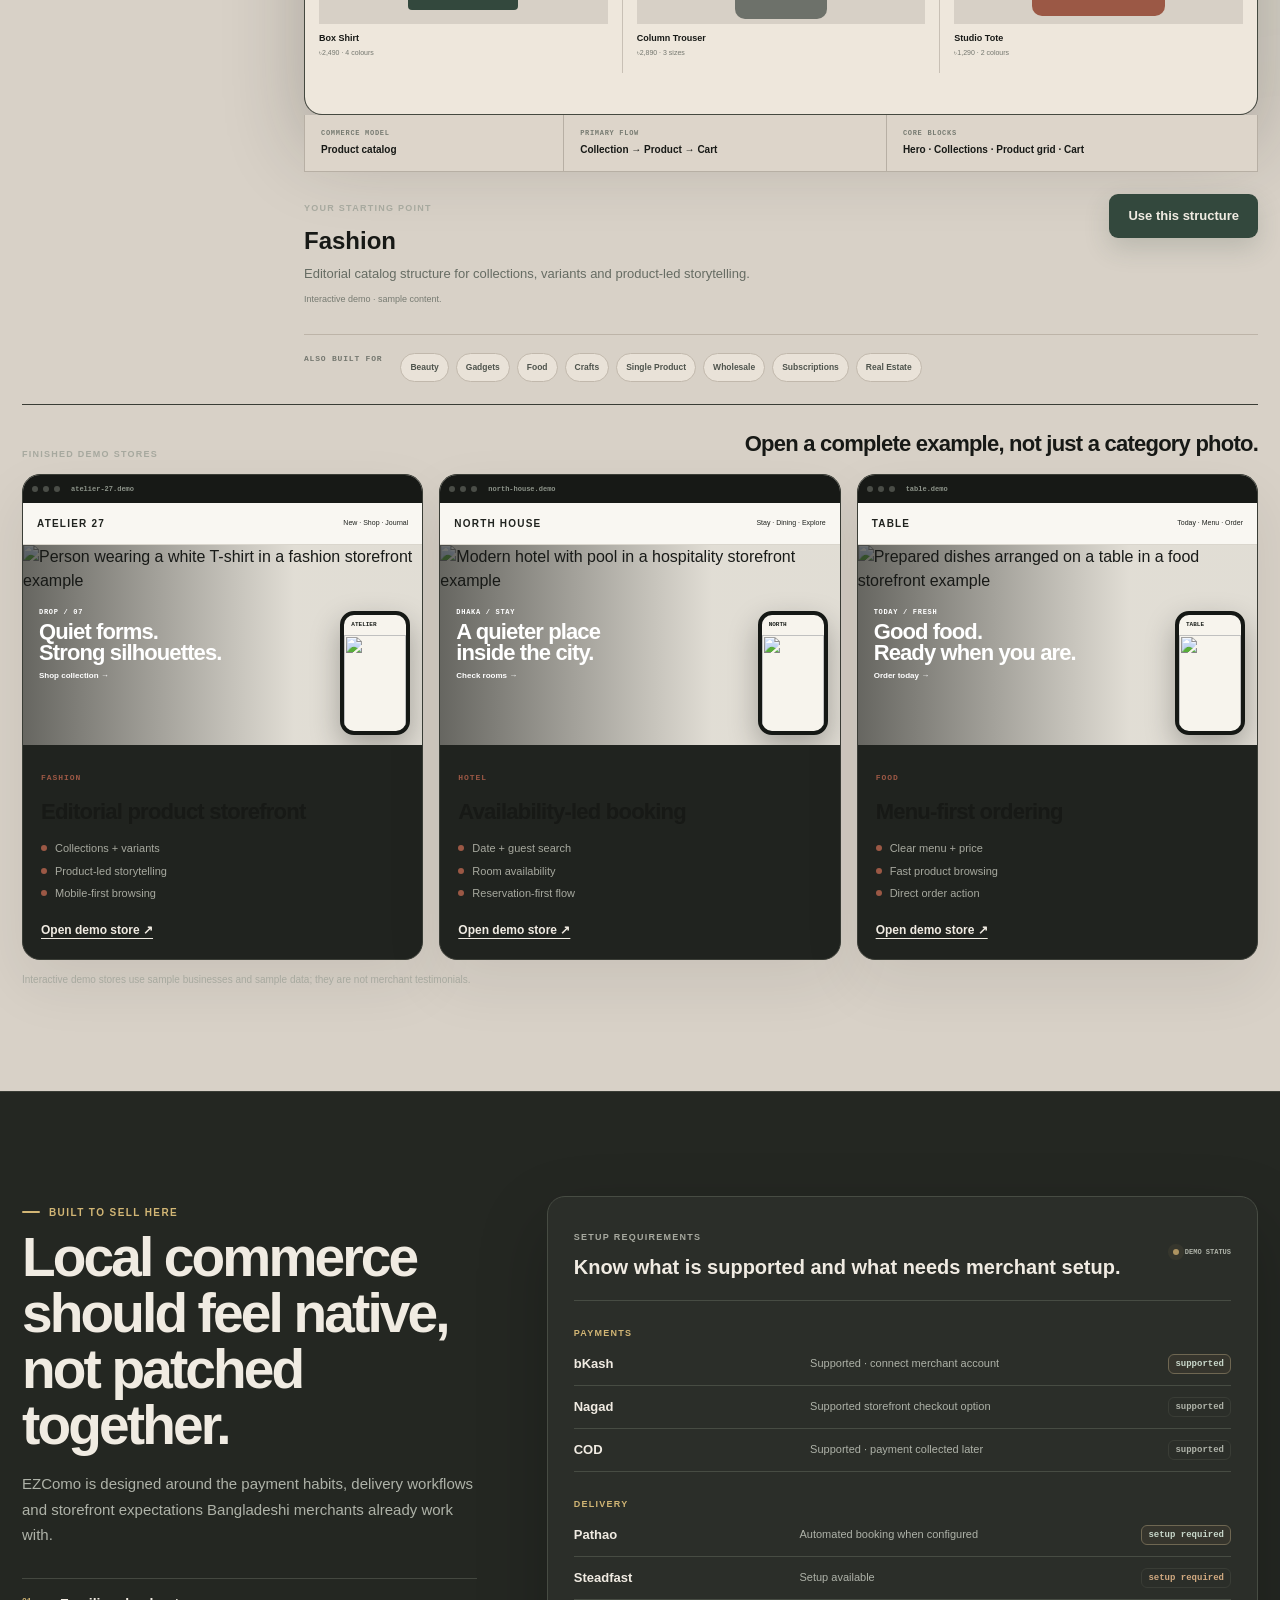
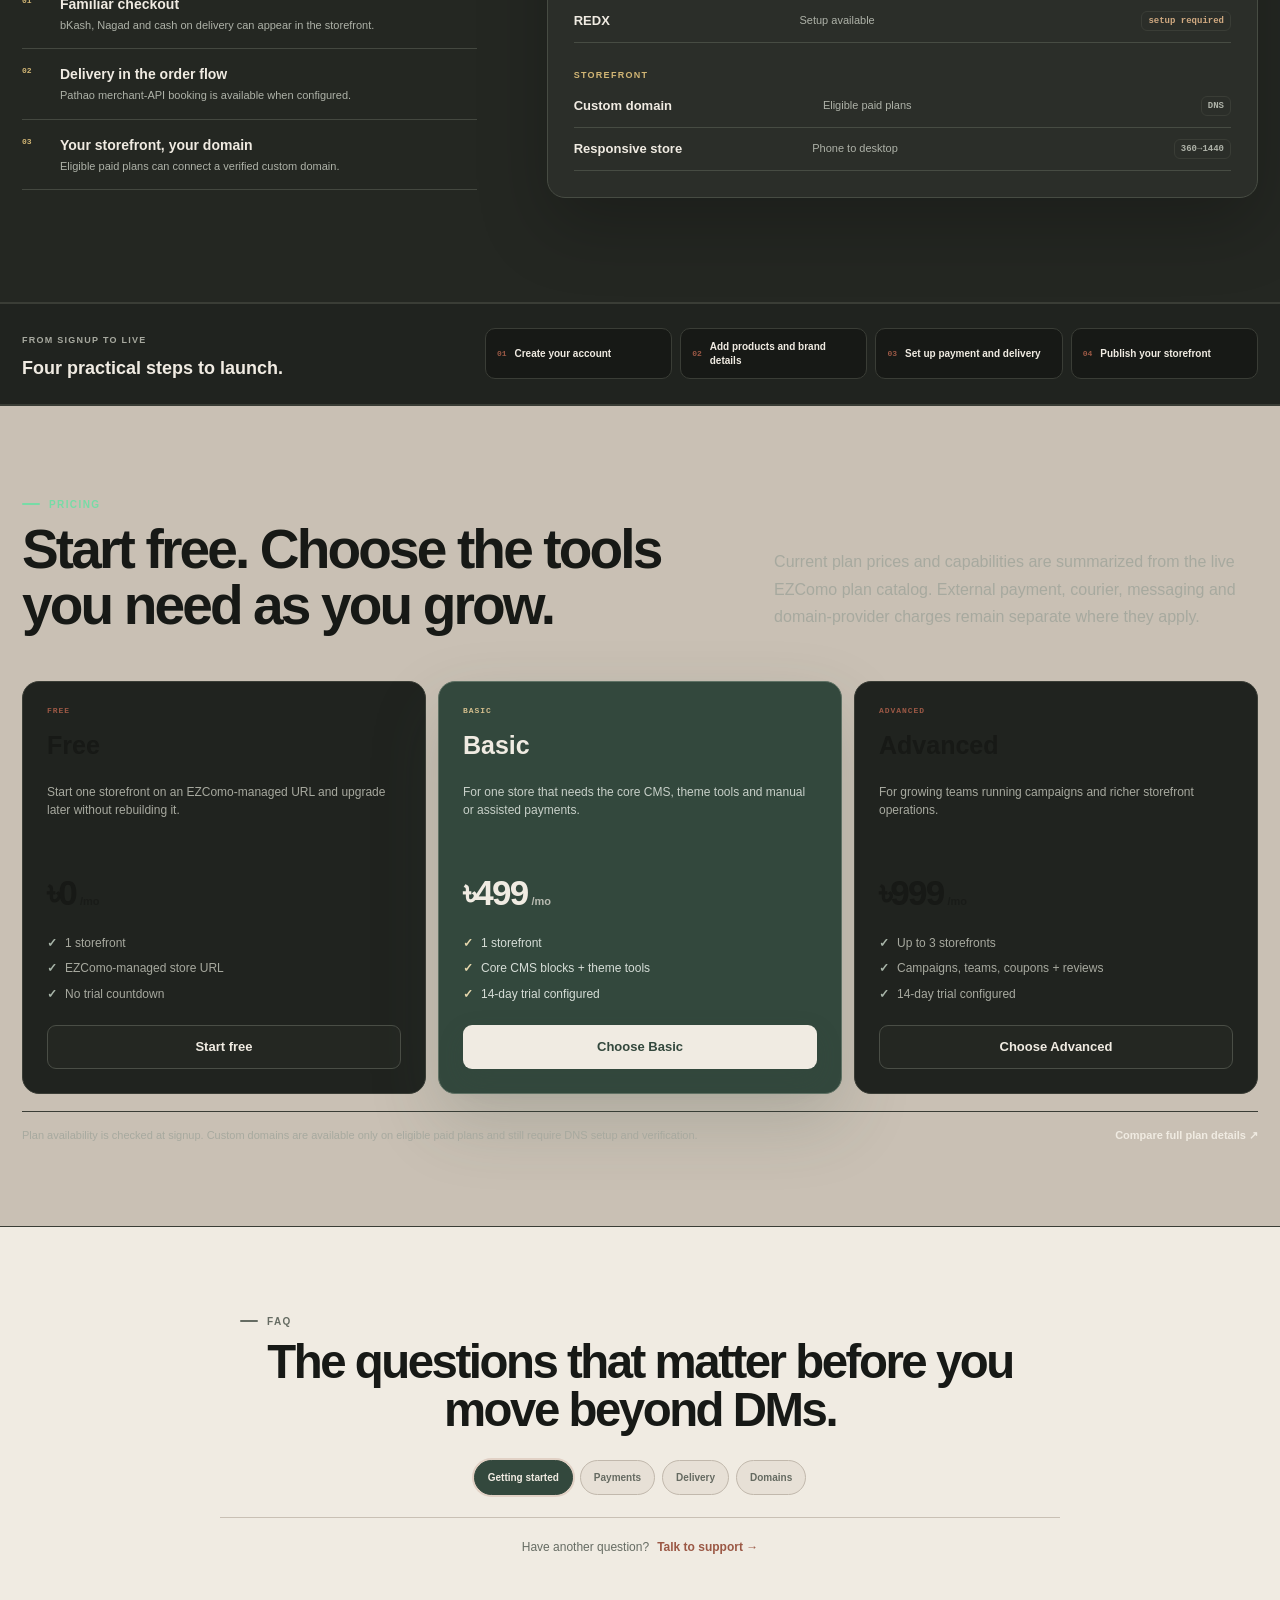
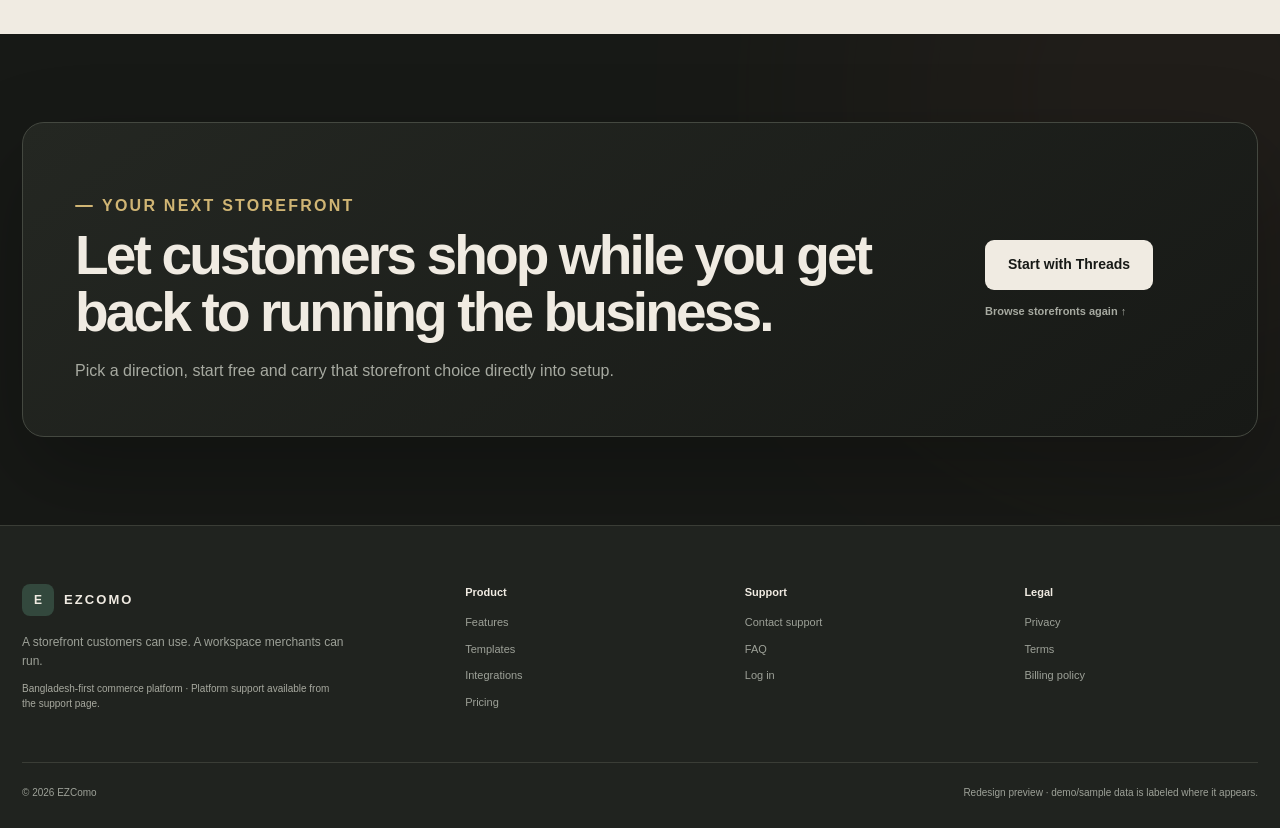
==== commit e1aebe50: "Publish connected V8 homepage refinement preview" ====
--- a/index.html
+++ b/index.html
@@ -10,6 +10,7 @@
   <link rel="stylesheet" href="./styles.css">
 </head>
 <body class="v6-mature">
+<div id="pageTop" class="page-top-anchor" aria-hidden="true"></div>
 <a class="skip-link" href="#main">Skip to main content</a>
 <div class="announcement" id="announcement">
   <div class="shell announcement-inner">
@@ -21,7 +22,7 @@
 
 <header class="site-nav" id="top">
   <div class="shell nav-inner">
-    <a class="brand" href="#top" aria-label="EZComo home"><span class="brand-symbol">E</span><span>EZCOMO</span></a>
+    <a class="brand" href="#pageTop" aria-label="EZComo home"><span class="brand-symbol">E</span><span>EZCOMO</span></a>
     <nav class="desktop-nav" aria-label="Primary navigation">
       <a href="#features" data-i18n="navWhy">Product</a>
       <a href="#templates" data-i18n="navTemplates">Storefronts</a>
@@ -117,20 +118,19 @@
   </div>
 </section>
 
-<section class="proof-rail" id="why">
+<section class="proof-rail capability-map" id="why">
   <div class="shell proof-rail-inner reveal">
     <div class="proof-intro">
-      <span class="mini-label" data-i18n="proofLabel">ONE CONNECTED PATH</span>
-      <strong data-i18n="proofIntro">From storefront to fulfilment without losing the thread.</strong>
-    </div>
-    <div class="proof-flow" aria-label="Connected commerce flow">
-      <div class="proof-node"><b>01</b><strong data-i18n="proofStore">Storefront</strong><small data-i18n="proofStoreNote">Browse and choose</small></div>
-      <i aria-hidden="true">→</i>
-      <div class="proof-node"><b>02</b><strong data-i18n="proofCheckout">Checkout</strong><small data-i18n="proofCheckoutNote">Payment method captured</small></div>
-      <i aria-hidden="true">→</i>
-      <div class="proof-node"><b>03</b><strong data-i18n="proofOrder">Order</strong><small data-i18n="proofOrderNote">Structured in the workspace</small></div>
-      <i aria-hidden="true">→</i>
-      <div class="proof-node"><b>04</b><strong data-i18n="proofFulfilment">Fulfilment</strong><small data-i18n="proofFulfilmentNote">The next action stays visible</small></div>
+      <span class="mini-label" data-i18n="proofLabel">ONE CONNECTED BUSINESS</span>
+      <strong data-i18n="proofIntro">The storefront and the work behind it stay in the same flow.</strong>
+    </div>
+    <div class="proof-flow" aria-label="EZComo capability map">
+      <div class="proof-node"><b>01</b><strong data-i18n="proofStore">Storefront</strong><small data-i18n="proofStoreNote">Customers browse</small></div><i aria-hidden="true">→</i>
+      <div class="proof-node"><b>02</b><strong data-i18n="proofProducts">Products</strong><small data-i18n="proofProductsNote">Catalog + stock</small></div><i aria-hidden="true">→</i>
+      <div class="proof-node"><b>03</b><strong data-i18n="proofOrder">Orders</strong><small data-i18n="proofOrderNote">Structured details</small></div><i aria-hidden="true">→</i>
+      <div class="proof-node"><b>04</b><strong data-i18n="proofPayments">Payments</strong><small data-i18n="proofPaymentsNote">Paid or COD</small></div><i aria-hidden="true">→</i>
+      <div class="proof-node"><b>05</b><strong data-i18n="proofStock">Inventory</strong><small data-i18n="proofStockNote">Stock stays visible</small></div><i aria-hidden="true">→</i>
+      <div class="proof-node"><b>06</b><strong data-i18n="proofDelivery">Delivery</strong><small data-i18n="proofDeliveryNote">Next action ready</small></div>
     </div>
   </div>
 </section>
@@ -138,20 +138,21 @@
 <section class="section features-section cms-story-section" id="features">
   <div class="shell">
     <div class="section-heading split reveal">
-      <div><p class="kicker" data-i18n="featuresKicker">Try the platform</p><h2 data-i18n="featuresTitle">Three guided actions show the whole business flow.</h2></div>
-      <p data-i18n="featuresCopy">Make the storefront yours, receive a sample order, then move into the merchant workspace to manage payment, stock and delivery.</p>
-    </div>
-
-        <div class="guided-demo-rail reveal" aria-label="Three guided product actions">
-      <button type="button" class="guide-step active" data-guide-target="editorDemo"><span>01</span><div><b data-i18n="guide1Title">Make it yours</b><small data-i18n="guide1Copy">Change content, color or section order.</small></div><i>→</i></button>
-      <button type="button" class="guide-step" data-guide-target="orderWorkflowCard"><span>02</span><div><b data-i18n="guide2Title">Receive an order</b><small data-i18n="guide2Copy">See checkout become a structured order.</small></div><i>→</i></button>
-      <button type="button" class="guide-step" data-guide-target="merchantWorkspace"><span>03</span><div><b data-i18n="guide3Title">Manage the next step</b><small data-i18n="guide3Copy">Check payment, stock and delivery actions.</small></div><i>↓</i></button>
-    </div>
-
-    <article class="product-story-card editor-story reveal" data-spotlight>
+      <div><p class="kicker" data-i18n="featuresKicker">See the workflow</p><h2 data-i18n="featuresTitle">Build your store. Take your first order. Keep everything moving.</h2></div>
+      <p data-i18n="featuresCopy">Follow one Studio Tee order from storefront editing to checkout and the merchant workspace. Each step uses the same sample product and order.</p>
+    </div>
+
+    <div class="guided-demo-rail reveal" role="tablist" aria-label="Three guided product actions">
+      <button type="button" role="tab" class="guide-step active" data-guide-panel="editor" aria-selected="true" aria-controls="editorStoryPanel"><span>01</span><div><b data-i18n="guide1Title">Make it yours</b><small data-i18n="guide1Copy">Change content, color or section order.</small></div><i>→</i></button>
+      <button type="button" role="tab" class="guide-step" data-guide-panel="order" aria-selected="false" aria-controls="orderWorkflowCard"><span>02</span><div><b data-i18n="guide2Title">Take an order</b><small data-i18n="guide2Copy">Watch checkout become order #1051.</small></div><i>→</i></button>
+      <button type="button" role="tab" class="guide-step" data-guide-panel="workspace" aria-selected="false" aria-controls="merchantWorkspace"><span>03</span><div><b data-i18n="guide3Title">Move it forward</b><small data-i18n="guide3Copy">Inspect payment, stock and delivery.</small></div><i>↓</i></button>
+    </div>
+
+    <div class="journey-stage">
+      <article class="product-story-card editor-story journey-panel active" id="editorStoryPanel" data-journey-panel="editor" data-spotlight>
       <div class="story-card-head">
-        <div><span class="mini-label" data-i18n="builderLabel">01 · STOREFRONT EDITOR</span><h3 data-i18n="builderTitle">Edit a complete storefront right here.</h3><p data-i18n="builderCopy">Move through a real page structure, rewrite the content, reposition content groups and restyle sections without touching code.</p></div>
-        <div class="story-card-note editor-interaction-cue"><i></i><span data-i18n="builderHint">Drag a section on the left — the storefront preview reorders live.</span></div>
+        <div><span class="mini-label" data-i18n="builderLabel">01 · STOREFRONT EDITOR</span><h3 data-i18n="builderTitle">Make the storefront feel like your business.</h3><p data-i18n="builderCopy">Change the headline, color or section order and watch the storefront update immediately.</p></div>
+        <div class="story-card-note editor-interaction-cue"><i></i><span data-i18n="builderHint">Try one clear change: edit the headline or move a section.</span></div>
       </div>
 
       <div class="product-shot ui-shot builder-ui editor-demo" id="editorDemo">
@@ -304,10 +305,9 @@
         </aside>
       </div>
     </article>
-
-    <article class="product-story-card workflow-story reveal" id="orderWorkflowCard" data-spotlight>
+      <article class="product-story-card workflow-story journey-panel" id="orderWorkflowCard" data-journey-panel="order" data-spotlight hidden>
       <div class="workflow-head">
-        <div><span class="mini-label" data-i18n="workflowLabel">02 · ORDER WORKFLOW · SIMULATED</span><h3 data-i18n="workflowTitle">Now watch what happens after a customer clicks Order.</h3><p data-i18n="workflowCopy">The storefront hands the sale into the system: payment, order, fulfilment, inventory and margin tracking become one visible sequence.</p></div>
+        <div><span class="mini-label" data-i18n="workflowLabel">02 · ORDER WORKFLOW · SIMULATED</span><h3 data-i18n="workflowTitle">Take a sample order and follow what changes.</h3><p data-i18n="workflowCopy">Studio Tee · order #1051 moves from checkout to payment, delivery and stock so the cause-and-effect stays clear.</p></div>
         <button type="button" class="workflow-run" id="workflowRun"><span class="run-dot"></span><span data-i18n="workflowRun">Run order workflow</span></button>
       </div>
       <div class="workflow-demo" id="workflowDemo">
@@ -324,55 +324,54 @@
           <div class="workflow-steps">
             <div class="workflow-step" data-step="payment"><span class="step-icon">৳</span><div><small data-i18n="stepPayment">PAYMENT</small><strong data-i18n="stepPaymentTitle">Payment received</strong></div><em>৳1,490</em></div>
             <div class="workflow-step" data-step="order"><span class="step-icon">#</span><div><small data-i18n="stepOrder">ORDER</small><strong data-i18n="stepOrderTitle">Order received</strong></div><em>#1051</em></div>
-            <div class="workflow-step workflow-action-step" data-step="courier"><span class="step-icon">→</span><div><small data-i18n="stepCourier">FULFILMENT</small><strong data-i18n="stepCourierTitle">Book courier</strong></div><button type="button" class="courier-action" id="courierAction"><span data-i18n="bookCourier">Book courier</span><i class="action-cursor">↖</i></button></div>
-            <div class="workflow-step" data-step="booked"><span class="step-icon">✓</span><div><small>PATHAO</small><strong data-i18n="stepBookedTitle">Courier booked</strong></div><em>PX-84721</em></div>
-            <div class="workflow-step" data-step="pickup"><span class="step-icon">↑</span><div><small data-i18n="stepPickup">PICKUP</small><strong data-i18n="stepPickupTitle">Courier picked up</strong></div><em data-i18n="collected">Collected</em></div>
             <div class="workflow-step" data-step="inventory"><span class="step-icon">▦</span><div><small data-i18n="stepInventory">INVENTORY</small><strong data-i18n="stepInventoryTitle">Stock updated</strong></div><em><s>18</s> → 17</em></div>
             <div class="workflow-step" data-step="profit"><span class="step-icon">↗</span><div><small data-i18n="stepProfit">EST. MARGIN</small><strong data-i18n="stepProfitTitle">Estimated margin</strong></div><em>+৳690</em></div>
           </div>
-          <div class="workflow-result" id="workflowResult"><span class="pulse-dot"></span><strong data-i18n="workflowResult">Order complete — every next action is visible.</strong><small data-i18n="workflowResultNote">Example margin assumes merchant cost data is configured.</small></div>
+          <div class="workflow-result" id="workflowResult"><span class="pulse-dot"></span><strong data-i18n="workflowResult">Order #1051 is ready in the workspace.</strong><small data-i18n="workflowResultNote">Payment, stock and estimated margin are recorded. Delivery is the next merchant action.</small></div>
         </div>
       </div>
     </article>
-
-  </div>
-</section>
-
-<section class="section workspace-section" id="workspace">
-  <div class="shell">
-    <div class="section-heading split reveal">
-      <div><p class="kicker" data-i18n="workspaceKicker">Merchant workspace</p><h2 data-i18n="workspaceHeading">The website is only the front door.</h2></div>
-      <p data-i18n="workspaceLead">After an order arrives, keep payment state, stock, courier actions and daily priorities visible in the same operating surface.</p>
-    </div>
-    <article class="product-story-card workspace-story reveal" id="merchantWorkspace">
+      <article class="product-story-card workspace-story journey-panel" id="merchantWorkspace" data-journey-panel="workspace" hidden>
       <div class="story-card-head">
-        <div><span class="mini-label" data-i18n="workspaceLabel">03 · MERCHANT WORKSPACE · SAMPLE DATA</span><h3 data-i18n="workspaceTitle">Run the work behind each sale.</h3><p data-i18n="workspaceCopy">Illustrative operational data shows how orders, payment state, inventory and fulfilment can sit together without turning the homepage into a miniature admin manual.</p></div>
-        <div class="story-card-note"><i></i><span data-i18n="workspaceHint">Fewer panels, larger information, clearer next actions.</span></div>
-      </div>
-      <div class="workspace-demo">
+        <div><span class="mini-label" data-i18n="workspaceLabel">03 · MERCHANT WORKSPACE · INTERACTIVE DEMO</span><h3 data-i18n="workspaceTitle">Know what needs your attention today.</h3><p data-i18n="workspaceCopy">Open the same Studio Tee order #1051, check its payment and stock, then prepare Pathao delivery.</p></div>
+        <div class="story-card-note"><i></i><span data-i18n="workspaceHint">Interactive demo · sample data</span></div>
+      </div>
+      <div class="workspace-demo workspace-journey" id="workspaceDemo">
         <aside class="workspace-nav" aria-label="Workspace areas"><b>E</b><span class="active" data-i18n="workspaceOverview">Overview</span><span data-i18n="workspaceOrders">Orders</span><span data-i18n="workspaceProducts">Products</span><span data-i18n="workspacePayments">Payments</span><span data-i18n="workspaceDelivery">Delivery</span></aside>
         <div class="workspace-main">
-          <div class="workspace-top"><div><small data-i18n="workspaceToday">TODAY · SAMPLE WORKSPACE</small><strong data-i18n="workspaceGreeting">Good evening. Here is what needs attention.</strong></div><button type="button" data-i18n="workspaceNewOrder">View orders</button></div>
+          <div class="workspace-top">
+            <div><small data-i18n="workspaceToday">TODAY · SAMPLE WORKSPACE</small><strong data-i18n="workspaceGreeting">One order is ready for your next action.</strong></div>
+            <button type="button" id="workspaceOrdersBtn" data-i18n="workspaceNewOrder">Open order #1051</button>
+          </div>
           <div class="workspace-metrics">
-            <article><span data-i18n="workspaceMetricOrders">Orders today</span><b>14</b><small>+4 since noon</small></article>
-            <article><span data-i18n="workspaceMetricPayments">Payment checks</span><b>3</b><small data-i18n="workspaceMetricPaymentsNote">includes COD</small></article>
-            <article><span data-i18n="workspaceMetricStock">Low stock</span><b>2</b><small data-i18n="workspaceMetricStockNote">reorder soon</small></article>
-            <article><span data-i18n="workspaceMetricCourier">Ready for courier</span><b>4</b><small>Pathao</small></article>
-          </div>
-          <div class="workspace-grid">
+            <article><span data-i18n="workspaceMetricOrders">Order</span><b>#1051</b><small>Studio Tee · Black · M</small></article>
+            <article><span data-i18n="workspaceMetricPayments">Payment</span><b id="workspacePaymentMetric">Paid</b><small>bKash · ৳1,490</small></article>
+            <article><span data-i18n="workspaceMetricStock">Stock</span><b id="workspaceStockMetric">17</b><small data-i18n="workspaceMetricStockNote">Studio Tee remaining</small></article>
+            <article><span data-i18n="workspaceMetricCourier">Delivery</span><b id="workspaceCourierMetric" data-i18n="workspaceReady">Ready</b><small>Pathao</small></article>
+          </div>
+          <div class="workspace-grid workspace-order-flow">
             <div class="workspace-orders">
-              <div class="workspace-title"><b data-i18n="workspaceRecent">Recent orders</b><span data-i18n="workspaceSample">illustrative</span></div>
-              <div class="workspace-table">
-                <div><b>#1051</b><span>Studio Tee</span><small data-i18n="workspacePaid">Paid</small><em data-i18n="workspaceReady">Ready</em></div>
-                <div><b>#1050</b><span>Canvas Tote</span><small>COD</small><em data-i18n="workspaceBooked">Booked</em></div>
-                <div><b>#1049</b><span>Rib Mug</span><small data-i18n="workspacePending">Pending</small><em data-i18n="workspaceReview">Review</em></div>
+              <div class="workspace-title"><b data-i18n="workspaceRecent">Order #1051</b><span data-i18n="workspaceSample">interactive demo</span></div>
+              <button type="button" class="workspace-order-row active" id="workspaceOrderRow">
+                <span><b>Studio Tee</b><small>Black · M · Qty 1</small></span><strong>৳1,490</strong><em id="workspaceOrderState" data-i18n="workspaceReady">Ready</em>
+              </button>
+              <div class="workspace-order-detail" id="workspaceOrderDetail" hidden>
+                <div><span data-i18n="workspacePaymentLabel">Payment</span><b>Paid · bKash</b><small>৳1,490</small></div>
+                <div><span data-i18n="workspaceStockLabel">Inventory</span><b>18 → 17</b><small data-i18n="workspaceStockRecorded">Stock updated</small></div>
+                <div><span data-i18n="workspaceDeliveryLabel">Delivery</span><b id="workspaceDeliveryState" data-i18n="workspaceDeliveryReady">Ready to book Pathao</b><small id="workspaceCourierRef">—</small></div>
               </div>
             </div>
-            <aside class="workspace-next"><span class="mini-label" data-i18n="workspaceNext">NEXT ACTIONS</span><div><i></i><b data-i18n="workspaceAction1">Book 4 courier pickups</b></div><div><i></i><b data-i18n="workspaceAction2">Review 2 low-stock items</b></div><div><i></i><b data-i18n="workspaceAction3">Check 3 payment states</b></div></aside>
+            <aside class="workspace-next">
+              <span class="mini-label" data-i18n="workspaceNext">NEXT ACTION</span>
+              <div class="workspace-next-primary"><i></i><b id="workspaceNextText" data-i18n="workspaceNextBook">Book Pathao for order #1051</b></div>
+              <button type="button" id="workspacePrepareDelivery" data-i18n="workspacePrepareDelivery">Prepare delivery</button>
+              <small id="workspaceNextNote" data-i18n="workspaceNextNote">Open the order first to inspect payment and stock.</small>
+            </aside>
           </div>
         </div>
       </div>
     </article>
+    </div>
   </div>
 </section>
 
@@ -381,8 +380,8 @@
     <div class="template-heading reveal">
       <div>
         <p class="kicker" data-i18n="templatesKicker">Choose a starting point</p>
-        <h2 data-i18n="templatesTitle">Start with a storefront shaped for how your business sells.</h2>
-        <p class="template-lede" data-i18n="templatesCopy">Compare Fashion, Booking, Hotel and Digital examples. Each changes the customer journey and primary action—not just the color palette.</p>
+        <h2 data-i18n="templatesTitle">See what your business could look like online.</h2>
+        <p class="template-lede" data-i18n="templatesCopy">Choose a business type, explore its customer journey, then open a finished demo storefront.</p>
       </div>
       <div class="template-count"><span id="templateCount">01</span><i></i><span>04</span></div>
     </div>
@@ -472,11 +471,45 @@
         </div>
 
         <div class="template-footer">
-          <div><span class="mini-label" data-i18n="selectedDirection">YOUR STARTING POINT</span><h3 id="templateTitle">Fashion</h3><p id="templateDescription">Editorial catalog structure for collections, variants and product-led storytelling.</p><small class="direction-note" data-i18n="directionNote">Illustrative demo content — the structure is the point.</small></div>
+          <div><span class="mini-label" data-i18n="selectedDirection">YOUR STARTING POINT</span><h3 id="templateTitle">Fashion</h3><p id="templateDescription">Editorial catalog structure for collections, variants and product-led storytelling.</p><small class="direction-note" data-i18n="directionNote">Interactive demo · sample content.</small></div>
           <div><a class="btn btn-primary" data-signup id="templateSignup" href="https://ezcomo.shop/signup?template=fashion" data-i18n="useTemplate">Use this structure</a></div>
         </div>
         <div class="template-breadth"><span data-i18n="moreStructures">Also built for</span><div><b>Beauty</b><b>Gadgets</b><b>Food</b><b>Crafts</b><b>Single Product</b><b>Wholesale</b><b>Subscriptions</b><b>Real Estate</b></div></div>
       </div>
+    </div>
+
+    <div class="template-outcomes reveal" aria-label="Finished storefront demos">
+      <div class="template-outcomes-head"><span class="mini-label" data-i18n="examplesKicker">FINISHED DEMO STORES</span><strong data-i18n="examplesTitle">Open a complete example, not just a category photo.</strong></div>
+      <div class="store-example-grid compact">
+        <article class="store-example-card">
+          <div class="storefront-shot storefront-shot-fashion">
+            <div class="demo-browser-bar"><i></i><i></i><i></i><span>atelier-27.demo</span></div>
+            <div class="demo-store-nav"><b>ATELIER 27</b><span>New · Shop · Journal</span></div>
+            <div class="demo-store-hero"><img src="https://images.unsplash.com/photo-1521572163474-6864f9cf17ab?auto=format&fit=crop&w=1100&q=82" alt="Person wearing a white T-shirt in a fashion storefront example" loading="lazy"><div><small>DROP / 07</small><strong>Quiet forms.<br>Strong silhouettes.</strong><span>Shop collection →</span></div></div>
+            <div class="demo-phone"><span>ATELIER</span><img src="https://images.unsplash.com/photo-1521572163474-6864f9cf17ab?auto=format&fit=crop&w=480&q=78" alt="" loading="lazy"></div>
+          </div>
+          <div class="store-example-copy"><span>FASHION</span><h3>Editorial product storefront</h3><ul><li>Collections + variants</li><li>Product-led storytelling</li><li>Mobile-first browsing</li></ul><a href="./demos/fashion.html" data-i18n="openDemoStore">Open demo store ↗</a></div>
+        </article>
+        <article class="store-example-card">
+          <div class="storefront-shot storefront-shot-hotel">
+            <div class="demo-browser-bar"><i></i><i></i><i></i><span>north-house.demo</span></div>
+            <div class="demo-store-nav"><b>NORTH HOUSE</b><span>Stay · Dining · Explore</span></div>
+            <div class="demo-store-hero"><img src="https://images.unsplash.com/photo-1566073771259-6a8506099945?auto=format&fit=crop&w=1100&q=82" alt="Modern hotel with pool in a hospitality storefront example" loading="lazy"><div><small>DHAKA / STAY</small><strong>A quieter place<br>inside the city.</strong><span>Check rooms →</span></div></div>
+            <div class="demo-phone"><span>NORTH</span><img src="https://images.unsplash.com/photo-1566073771259-6a8506099945?auto=format&fit=crop&w=480&q=78" alt="" loading="lazy"></div>
+          </div>
+          <div class="store-example-copy"><span>HOTEL</span><h3>Availability-led booking</h3><ul><li>Date + guest search</li><li>Room availability</li><li>Reservation-first flow</li></ul><a href="./demos/hotel.html" data-i18n="openDemoStore">Open demo store ↗</a></div>
+        </article>
+        <article class="store-example-card">
+          <div class="storefront-shot storefront-shot-food">
+            <div class="demo-browser-bar"><i></i><i></i><i></i><span>table.demo</span></div>
+            <div class="demo-store-nav"><b>TABLE</b><span>Today · Menu · Order</span></div>
+            <div class="demo-store-hero"><img src="https://images.unsplash.com/photo-1504674900247-0877df9cc836?auto=format&fit=crop&w=1100&q=82" alt="Prepared dishes arranged on a table in a food storefront example" loading="lazy"><div><small>TODAY / FRESH</small><strong>Good food.<br>Ready when you are.</strong><span>Order today →</span></div></div>
+            <div class="demo-phone"><span>TABLE</span><img src="https://images.unsplash.com/photo-1504674900247-0877df9cc836?auto=format&fit=crop&w=480&q=78" alt="" loading="lazy"></div>
+          </div>
+          <div class="store-example-copy"><span>FOOD</span><h3>Menu-first ordering</h3><ul><li>Clear menu + price</li><li>Fast product browsing</li><li>Direct order action</li></ul><a href="./demos/food.html" data-i18n="openDemoStore">Open demo store ↗</a></div>
+        </article>
+      </div>
+      <small class="demo-proof-note" data-i18n="examplesCopy">Interactive demo stores use sample businesses and sample data; they are not merchant testimonials.</small>
     </div>
   </div>
 </section>
@@ -516,41 +549,43 @@
   </div>
 </section>
 
-<section class="section store-examples-section" id="examples">
-  <div class="shell">
-    <div class="section-heading split reveal">
-      <div><p class="kicker" data-i18n="examplesKicker">Finished storefront examples</p><h2 data-i18n="examplesTitle">Show the outcome, not only the builder.</h2></div>
-      <p data-i18n="examplesCopy">These are illustrative design examples—not merchant claims. They show the level of storefront presentation the platform is aiming to produce.</p>
-    </div>
-    <div class="store-example-grid">
-      <article class="store-example-card reveal">
-        <div class="store-example-image"><img src="https://images.unsplash.com/photo-1521572163474-6864f9cf17ab?auto=format&fit=crop&w=1200&q=82" alt="Folded fashion apparel on a clean studio background" loading="lazy"></div>
-        <div class="store-example-copy"><span>FASHION</span><h3>Editorial product storytelling</h3><p data-i18n="exampleFashion">Collections, variants and strong brand presentation without losing the path to purchase.</p><small data-i18n="illustrativeExample">Illustrative storefront example</small></div>
-      </article>
-      <article class="store-example-card reveal">
-        <div class="store-example-image"><img src="https://images.unsplash.com/photo-1566073771259-6a8506099945?auto=format&fit=crop&w=1200&q=82" alt="Modern hotel exterior and pool" loading="lazy"></div>
-        <div class="store-example-copy"><span>HOTEL</span><h3>Availability-led hospitality</h3><p data-i18n="exampleHotel">Dates, guests and room choice stay central instead of forcing a product-catalog layout.</p><small data-i18n="illustrativeExample">Illustrative storefront example</small></div>
-      </article>
-      <article class="store-example-card reveal">
-        <div class="store-example-image"><img src="https://images.unsplash.com/photo-1504674900247-0877df9cc836?auto=format&fit=crop&w=1200&q=82" alt="Prepared dishes arranged on a dining table" loading="lazy"></div>
-        <div class="store-example-copy"><span>FOOD</span><h3>Fast browsing, clear ordering</h3><p data-i18n="exampleFood">Menu-first presentation keeps products, pricing and the primary order action easy to scan.</p><small data-i18n="illustrativeExample">Illustrative storefront example</small></div>
-      </article>
-    </div>
+<section class="onboarding-strip" id="onboarding">
+  <div class="shell onboarding-inner reveal">
+    <div><span class="mini-label" data-i18n="onboardKicker">FROM SIGNUP TO LIVE</span><strong data-i18n="onboardTitle">Four practical steps to launch.</strong></div>
+    <ol><li><b>01</b><span data-i18n="onboard1">Create your account</span></li><li><b>02</b><span data-i18n="onboard2">Add products and brand details</span></li><li><b>03</b><span data-i18n="onboard3">Set up payment and delivery</span></li><li><b>04</b><span data-i18n="onboard4">Publish your storefront</span></li></ol>
   </div>
 </section>
 
 <section class="section pricing-section pricing-v7" id="pricing">
   <div class="shell">
     <div class="section-heading split reveal">
-      <div><p class="kicker" data-i18n="pricingKicker">Pricing</p><h2 data-i18n="pricingTitle">See the price before you leave the homepage.</h2></div>
-      <p data-i18n="pricingCopy">A compact comparison of the current plan prices and storefront limits shown on the plans page. Check the plans page for exact feature availability and external provider charges.</p>
+      <div><p class="kicker" data-i18n="pricingKicker">Pricing</p><h2 data-i18n="pricingTitle">Start free. Choose the tools you need as you grow.</h2></div>
+      <p data-i18n="pricingCopy">Current plan prices and capabilities are summarized from the live EZComo plan catalog. External payment, courier, messaging and domain-provider charges remain separate where they apply.</p>
     </div>
     <div class="pricing-compare reveal">
-      <article><span class="pricing-plan">FREE</span><h3 data-i18n="priceFree">Free</h3><p data-i18n="priceFreeNote">Try the platform with one storefront.</p><strong>৳0<small>/mo</small></strong><div><b>1</b><span data-i18n="storefrontLimit">storefront limit shown</span></div><a class="btn btn-ghost" data-signup href="https://ezcomo.shop/signup?template=threads" data-i18n="startFree">Start free</a></article>
-      <article class="featured"><span class="pricing-plan">BASIC</span><h3>Basic</h3><p data-i18n="priceBasicNote">For a merchant ready to move beyond the free tier.</p><strong>৳499<small>/mo</small></strong><div><b>1</b><span data-i18n="storefrontLimit">storefront limit shown</span></div><a class="btn btn-primary" href="https://ezcomo.shop/plans" data-i18n="viewPlanDetails">View plan details</a></article>
-      <article><span class="pricing-plan">ADVANCED</span><h3>Advanced</h3><p data-i18n="priceAdvancedNote">More storefront capacity for a growing operation.</p><strong>৳999<small>/mo</small></strong><div><b>3</b><span data-i18n="storefrontLimitPlural">storefronts limit shown</span></div><a class="btn btn-ghost" href="https://ezcomo.shop/plans" data-i18n="viewPlanDetails">View plan details</a></article>
-    </div>
-    <div class="pricing-fineprint reveal"><span data-i18n="pricingFineprint">Custom-domain access depends on eligible paid features. Payment gateway and courier provider charges, where applicable, are separate.</span><a href="https://ezcomo.shop/plans"><span data-i18n="comparePlans">Compare current plans</span> ↗</a></div>
+      <article>
+        <span class="pricing-plan">FREE</span><h3 data-i18n="priceFree">Free</h3>
+        <p data-i18n="priceFreeNote">Start one storefront on an EZComo-managed URL and upgrade later without rebuilding it.</p>
+        <strong>৳0<small>/mo</small></strong>
+        <ul class="plan-features"><li data-i18n="freeFeature1">1 storefront</li><li data-i18n="freeFeature2">EZComo-managed store URL</li><li data-i18n="freeFeature3">No trial countdown</li></ul>
+        <a class="btn btn-ghost plan-signup" data-plan-id="free" href="https://ezcomo.shop/signup?planId=free&template=fashion" data-i18n="startFree">Start free</a>
+      </article>
+      <article class="featured">
+        <span class="pricing-plan">BASIC</span><h3>Basic</h3>
+        <p data-i18n="priceBasicNote">For one store that needs the core CMS, theme tools and manual or assisted payments.</p>
+        <strong>৳499<small>/mo</small></strong>
+        <ul class="plan-features"><li data-i18n="basicFeature1">1 storefront</li><li data-i18n="basicFeature2">Core CMS blocks + theme tools</li><li data-i18n="basicFeature3">14-day trial configured</li></ul>
+        <a class="btn btn-primary plan-signup" data-plan-id="basic" href="https://ezcomo.shop/signup?planId=basic&template=fashion" data-i18n="chooseBasic">Choose Basic</a>
+      </article>
+      <article>
+        <span class="pricing-plan">ADVANCED</span><h3>Advanced</h3>
+        <p data-i18n="priceAdvancedNote">For growing teams running campaigns and richer storefront operations.</p>
+        <strong>৳999<small>/mo</small></strong>
+        <ul class="plan-features"><li data-i18n="advancedFeature1">Up to 3 storefronts</li><li data-i18n="advancedFeature2">Campaigns, teams, coupons + reviews</li><li data-i18n="advancedFeature3">14-day trial configured</li></ul>
+        <a class="btn btn-ghost plan-signup" data-plan-id="advanced" href="https://ezcomo.shop/signup?planId=advanced&template=fashion" data-i18n="chooseAdvanced">Choose Advanced</a>
+      </article>
+    </div>
+    <div class="pricing-fineprint reveal"><span data-i18n="pricingFineprint">Plan availability is checked at signup. Custom domains are available only on eligible paid plans and still require DNS setup and verification.</span><a href="https://ezcomo.shop/plans"><span data-i18n="comparePlans">Compare full plan details</span> ↗</a></div>
   </div>
 </section>
 
@@ -574,7 +609,7 @@
 
 <footer class="footer">
   <div class="shell footer-grid">
-    <div class="footer-brand"><a class="brand" href="#top"><span class="brand-symbol">E</span><span>EZCOMO</span></a><p data-i18n="footerTag">A storefront customers can use. A workspace merchants can run.</p></div>
+    <div class="footer-brand"><a class="brand" href="#pageTop"><span class="brand-symbol">E</span><span>EZCOMO</span></a><p data-i18n="footerTag">A storefront customers can use. A workspace merchants can run.</p><small data-i18n="footerIdentity">Bangladesh-first commerce platform · Platform support available from the support page.</small></div>
     <div><b data-i18n="product">Product</b><a href="#features" data-i18n="navFeatures">Features</a><a href="#templates" data-i18n="navTemplates">Templates</a><a href="#integrations" data-i18n="navIntegrations">Integrations</a><a href="#pricing" data-i18n="navPricing">Pricing</a></div>
     <div><b data-i18n="support">Support</b><a href="https://ezcomo.shop/support" data-i18n="helpCenter">Contact support</a><a href="#faq">FAQ</a><a href="https://ezcomo.shop/login" data-i18n="login">Log in</a></div>
     <div><b data-i18n="legal">Legal</b><a href="https://ezcomo.shop/privacy" data-i18n="privacy">Privacy</a><a href="https://ezcomo.shop/terms" data-i18n="terms">Terms</a><a href="https://ezcomo.shop/billing-policy" data-i18n="billing">Billing policy</a></div>
--- a/styles.css
+++ b/styles.css
@@ -1115,3 +1115,101 @@
   .pricing-compare{grid-template-columns:1fr}.pricing-compare article:last-child{grid-column:auto}.pricing-compare article{min-height:0}.pricing-fineprint{align-items:flex-start;flex-direction:column}
 }
 @media(prefers-reduced-motion:reduce){.store-example-image img,.guide-step{transition:none!important}}
+
+/* --- V8 connected merchant journey polish --- */
+.page-top-anchor{position:absolute;inset:0 auto auto 0;width:1px;height:1px;pointer-events:none}
+
+/* Keep the guided demo as one chapter rather than three stacked sections. */
+.journey-stage{position:relative}
+.journey-panel[hidden]{display:none!important}
+.journey-panel.active{animation:journeyPanelIn .34s cubic-bezier(.2,.8,.2,1)}
+@keyframes journeyPanelIn{from{opacity:0;transform:translateY(8px)}to{opacity:1;transform:none}}
+.guided-demo-rail{position:sticky;top:86px;z-index:4;padding:8px;border:1px solid var(--line);border-radius:16px;background:color-mix(in srgb,var(--bg) 92%,transparent);backdrop-filter:blur(16px)}
+.guide-step{min-height:72px}
+.guide-step[aria-selected="true"]{box-shadow:inset 0 0 0 1px color-mix(in srgb,var(--forest) 50%,transparent)}
+.product-story-card.journey-panel{margin-top:16px}
+
+/* Homepage controls should be readable, not miniature. */
+.editor-top-actions button{font-size:12px;padding:8px 10px}
+.editor-panel-label{font-size:10px}
+.editor-block-btn{font-size:12px;min-height:38px}
+.editor-block-btn b{font-size:10px}
+.editor-palette-tip span{font-size:10px}
+.editor-inspector label,.editor-position-readout,.editor-help{font-size:12px;line-height:1.45}
+.inspector-name small{font-size:10px}.inspector-name strong{font-size:12px}
+.editor-inspector input{font-size:12px;padding:9px}
+.inspector-options button{font-size:11px;padding:8px 5px}
+.workflow-run{font-size:12px;padding:10px 14px}
+.place-order-btn{font-size:12px}
+.workflow-step small{font-size:10px}.workflow-step strong{font-size:13px}.workflow-step em{font-size:10px}
+.workspace-top button{font-size:12px;padding:10px 13px}
+.workspace-nav span{font-size:12px}
+
+/* Interactive order detail: same Studio Tee / #1051 journey as the checkout demo. */
+.workspace-order-flow{grid-template-columns:1.28fr .72fr}
+.workspace-order-row{width:100%;margin-top:12px;display:grid;grid-template-columns:1fr auto auto;gap:14px;align-items:center;border:1px solid var(--line);border-radius:10px;background:var(--bg);color:var(--ink);padding:13px;text-align:left;cursor:pointer}
+.workspace-order-row span b,.workspace-order-row span small{display:block}.workspace-order-row span b{font-size:12px}.workspace-order-row span small{margin-top:3px;font-size:10px;color:var(--muted)}
+.workspace-order-row>strong{font-size:12px}.workspace-order-row>em{font:800 9px monospace;color:var(--accent-strong);font-style:normal}
+.workspace-order-row.open{border-color:color-mix(in srgb,var(--forest) 48%,var(--line));box-shadow:0 0 0 3px color-mix(in srgb,var(--forest) 8%,transparent)}
+.workspace-order-detail{display:grid;grid-template-columns:repeat(3,1fr);gap:8px;margin-top:9px}
+.workspace-order-detail>div{padding:12px;border:1px solid var(--line);border-radius:9px;background:var(--surface)}
+.workspace-order-detail span,.workspace-order-detail b,.workspace-order-detail small{display:block}
+.workspace-order-detail span{font-size:9px;color:var(--muted);text-transform:uppercase;letter-spacing:.06em}.workspace-order-detail b{margin-top:4px;font-size:12px}.workspace-order-detail small{margin-top:3px;font-size:9px;color:var(--muted)}
+.workspace-next-primary{min-height:54px}.workspace-next button{margin-top:3px;border:0;border-radius:9px;background:var(--forest);color:var(--bone);padding:11px 12px;font-size:12px;font-weight:850;cursor:pointer}
+.workspace-next button:disabled{opacity:.62;cursor:default}.workspace-next>small{font-size:10px;line-height:1.45;color:var(--muted)}
+.workspace-demo.delivery-prepared .workspace-next-primary i{background:var(--brass);box-shadow:0 0 0 5px rgba(174,148,97,.08)}
+
+/* Template chooser and finished proof live in one section. */
+.template-outcomes{margin-top:22px;padding-top:22px;border-top:1px solid var(--line)}
+.template-outcomes-head{display:flex;align-items:end;justify-content:space-between;gap:24px;margin-bottom:14px}
+.template-outcomes-head strong{max-width:600px;font-size:22px;letter-spacing:-.035em}
+.store-example-grid.compact{grid-template-columns:repeat(3,1fr)}
+.storefront-shot{position:relative;min-height:270px;background:#ece8df;overflow:hidden}
+.demo-browser-bar{height:28px;display:flex;align-items:center;gap:5px;padding:0 9px;background:#171916;color:#8d948a;font:700 7px monospace}
+.demo-browser-bar i{width:6px;height:6px;border-radius:50%;background:#4a4d47}.demo-browser-bar span{margin-left:6px}
+.demo-store-nav{height:42px;display:flex;align-items:center;justify-content:space-between;padding:0 14px;background:#f9f7f2;color:#20231f;border-bottom:1px solid #dad6cd}.demo-store-nav b{font-size:10px;letter-spacing:.12em}.demo-store-nav span{font-size:7px}
+.demo-store-hero{position:relative;height:200px;overflow:hidden}.demo-store-hero>img{width:100%;height:100%;object-fit:cover;display:block;filter:saturate(.78) contrast(.98)}.demo-store-hero:after{content:"";position:absolute;inset:0;background:linear-gradient(90deg,rgba(20,22,19,.62),rgba(20,22,19,.05) 68%)}
+.demo-store-hero>div{position:absolute;z-index:2;left:16px;top:50%;transform:translateY(-50%);color:#fff;display:grid;gap:6px}.demo-store-hero small{font:800 7px monospace;letter-spacing:.1em}.demo-store-hero strong{font-size:22px;line-height:.95;letter-spacing:-.04em}.demo-store-hero span{font-size:8px;font-weight:800}
+.demo-phone{position:absolute;right:12px;bottom:10px;width:70px;height:124px;border:4px solid #151815;border-radius:14px;background:#f7f4ed;box-shadow:0 12px 30px rgba(0,0,0,.28);overflow:hidden;z-index:3}.demo-phone>span{display:block;height:20px;padding:6px 7px 0;font:850 6px monospace;color:#1d211d}.demo-phone img{width:100%;height:100px;object-fit:cover;display:block}
+.store-example-copy ul{display:grid;gap:6px;margin:12px 0 15px;padding:0;list-style:none}.store-example-copy li{position:relative;padding-left:14px;font-size:11px;color:var(--muted)}.store-example-copy li:before{content:"";position:absolute;left:0;top:.45em;width:6px;height:6px;border-radius:50%;background:var(--clay)}
+.store-example-copy a{display:inline-flex;align-items:center;font-size:12px;font-weight:850;color:var(--ink);text-decoration:underline;text-underline-offset:4px}
+.demo-proof-note{display:block;margin-top:12px;color:var(--muted);font-size:10px}
+.store-examples-section{display:none}
+
+/* Compact onboarding rather than another oversized chapter. */
+.onboarding-strip{padding:22px 0;background:var(--surface);border-block:1px solid var(--line)}
+.onboarding-inner{display:grid;grid-template-columns:.72fr 1.28fr;gap:28px;align-items:center}.onboarding-inner>div strong{display:block;margin-top:5px;font-size:18px}.onboarding-inner ol{display:grid;grid-template-columns:repeat(4,1fr);gap:8px;list-style:none;margin:0;padding:0}.onboarding-inner li{display:grid;grid-template-columns:auto 1fr;gap:8px;align-items:center;padding:11px;border:1px solid var(--line);border-radius:10px;background:var(--bg)}.onboarding-inner li b{font:800 8px monospace;color:var(--clay)}.onboarding-inner li span{font-size:10px;font-weight:750;line-height:1.35}
+
+/* Pricing readability and verified capability differences. */
+.plan-features{display:grid;gap:8px;margin:0 0 22px;padding:0;list-style:none}
+.plan-features li{position:relative;padding-left:18px;font-size:12px;line-height:1.45;color:var(--muted)}
+.plan-features li:before{content:"✓";position:absolute;left:0;top:0;color:var(--accent-strong);font-weight:900}
+.pricing-compare article.featured .plan-features li{color:#d6ddd7}.pricing-compare article.featured .plan-features li:before{color:#e6d7ad}
+.pricing-compare article{min-height:390px}
+.pricing-compare .btn-ghost{border:1px solid var(--line);background:var(--bg);color:var(--ink)}
+.pricing-compare .btn-ghost:hover{border-color:var(--forest);background:color-mix(in srgb,var(--forest) 6%,var(--bg));color:var(--ink)}
+html[data-theme="light"] .pricing-compare .btn-ghost{background:#fff;color:#171916;border-color:#cbd2ca}
+html[data-theme="light"] .pricing-compare .btn-ghost:hover{background:#f0f4f0;color:#171916}
+html[data-theme="dark"] .pricing-compare .btn-ghost{background:#242722;color:#f0ebe2;border-color:#4a4e46}
+
+/* Footer tells visitors what support actually is without inventing company claims. */
+.footer-brand small{display:block;max-width:310px;margin-top:10px;color:var(--muted);font-size:10px;line-height:1.5}
+
+@media(max-width:1020px){
+  .guided-demo-rail{top:76px}
+  .workspace-order-flow{grid-template-columns:1fr}
+  .template-outcomes-head{align-items:flex-start;flex-direction:column;gap:6px}
+  .store-example-grid.compact{grid-template-columns:1fr 1fr}.store-example-grid.compact .store-example-card:last-child{grid-column:1/-1}
+  .onboarding-inner{grid-template-columns:1fr}.onboarding-inner ol{grid-template-columns:1fr 1fr}
+}
+@media(max-width:700px){
+  .guided-demo-rail{position:relative;top:auto;display:flex;overflow-x:auto;scroll-snap-type:x mandatory;padding:6px}.guide-step{min-width:78vw;scroll-snap-align:start}
+  .editor-top-actions button,.workflow-run,.place-order-btn,.workspace-top button,.workspace-next button{font-size:12px}
+  .editor-palette{height:auto;min-height:54px}.editor-block-btn{font-size:12px;min-height:36px}.editor-block-btn b{display:none}
+  .editor-product-card strong{font-size:9px}.editor-product-card span{font-size:9px}.editor-product-card small{font-size:8px}
+  .workspace-order-row{grid-template-columns:1fr auto;gap:9px}.workspace-order-row>em{grid-column:1/-1}.workspace-order-detail{grid-template-columns:1fr}.workspace-next{display:grid}
+  .store-example-grid.compact{grid-template-columns:1fr}.store-example-grid.compact .store-example-card:last-child{grid-column:auto}.storefront-shot{min-height:250px}
+  .onboarding-inner ol{grid-template-columns:1fr}.onboarding-inner li span{font-size:11px}
+  .pricing-compare .btn{font-size:12px;min-height:42px}.plan-features li{font-size:12px}
+}
+@media(prefers-reduced-motion:reduce){.journey-panel.active{animation:none!important}}
